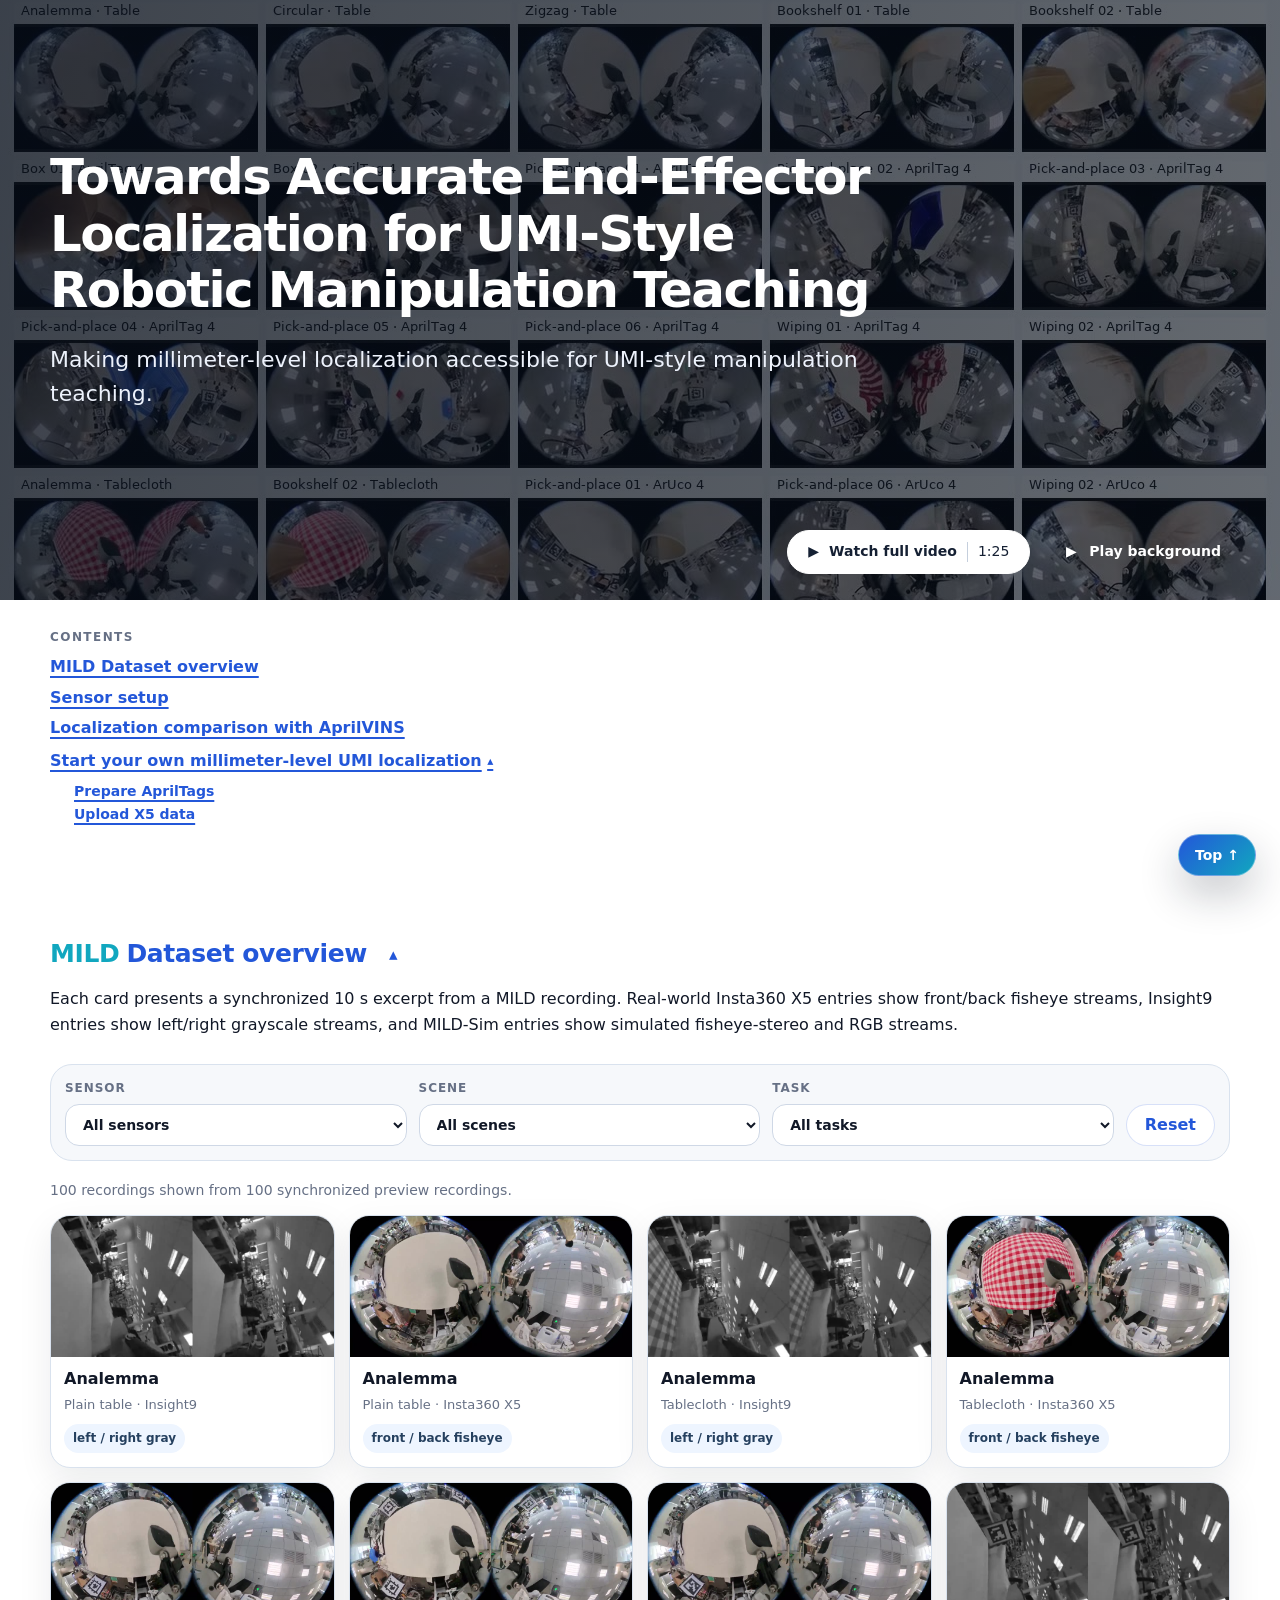
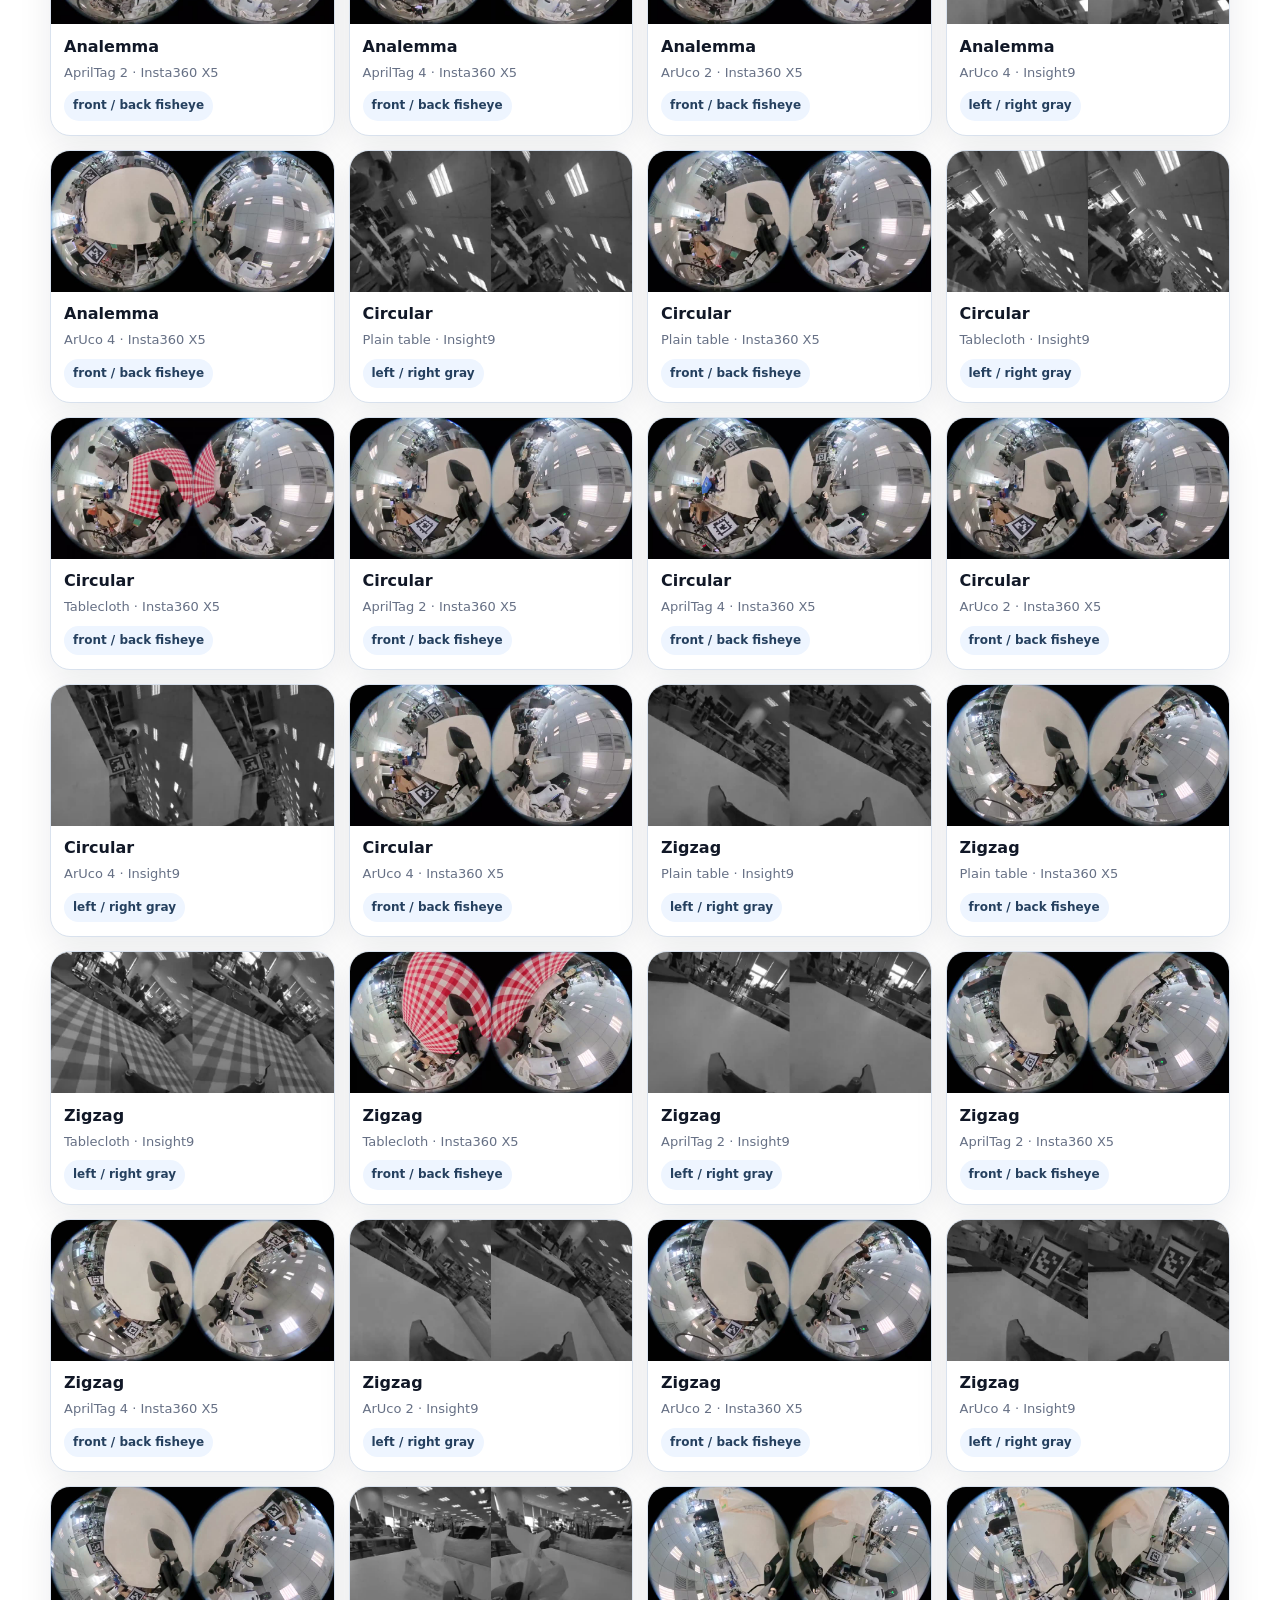
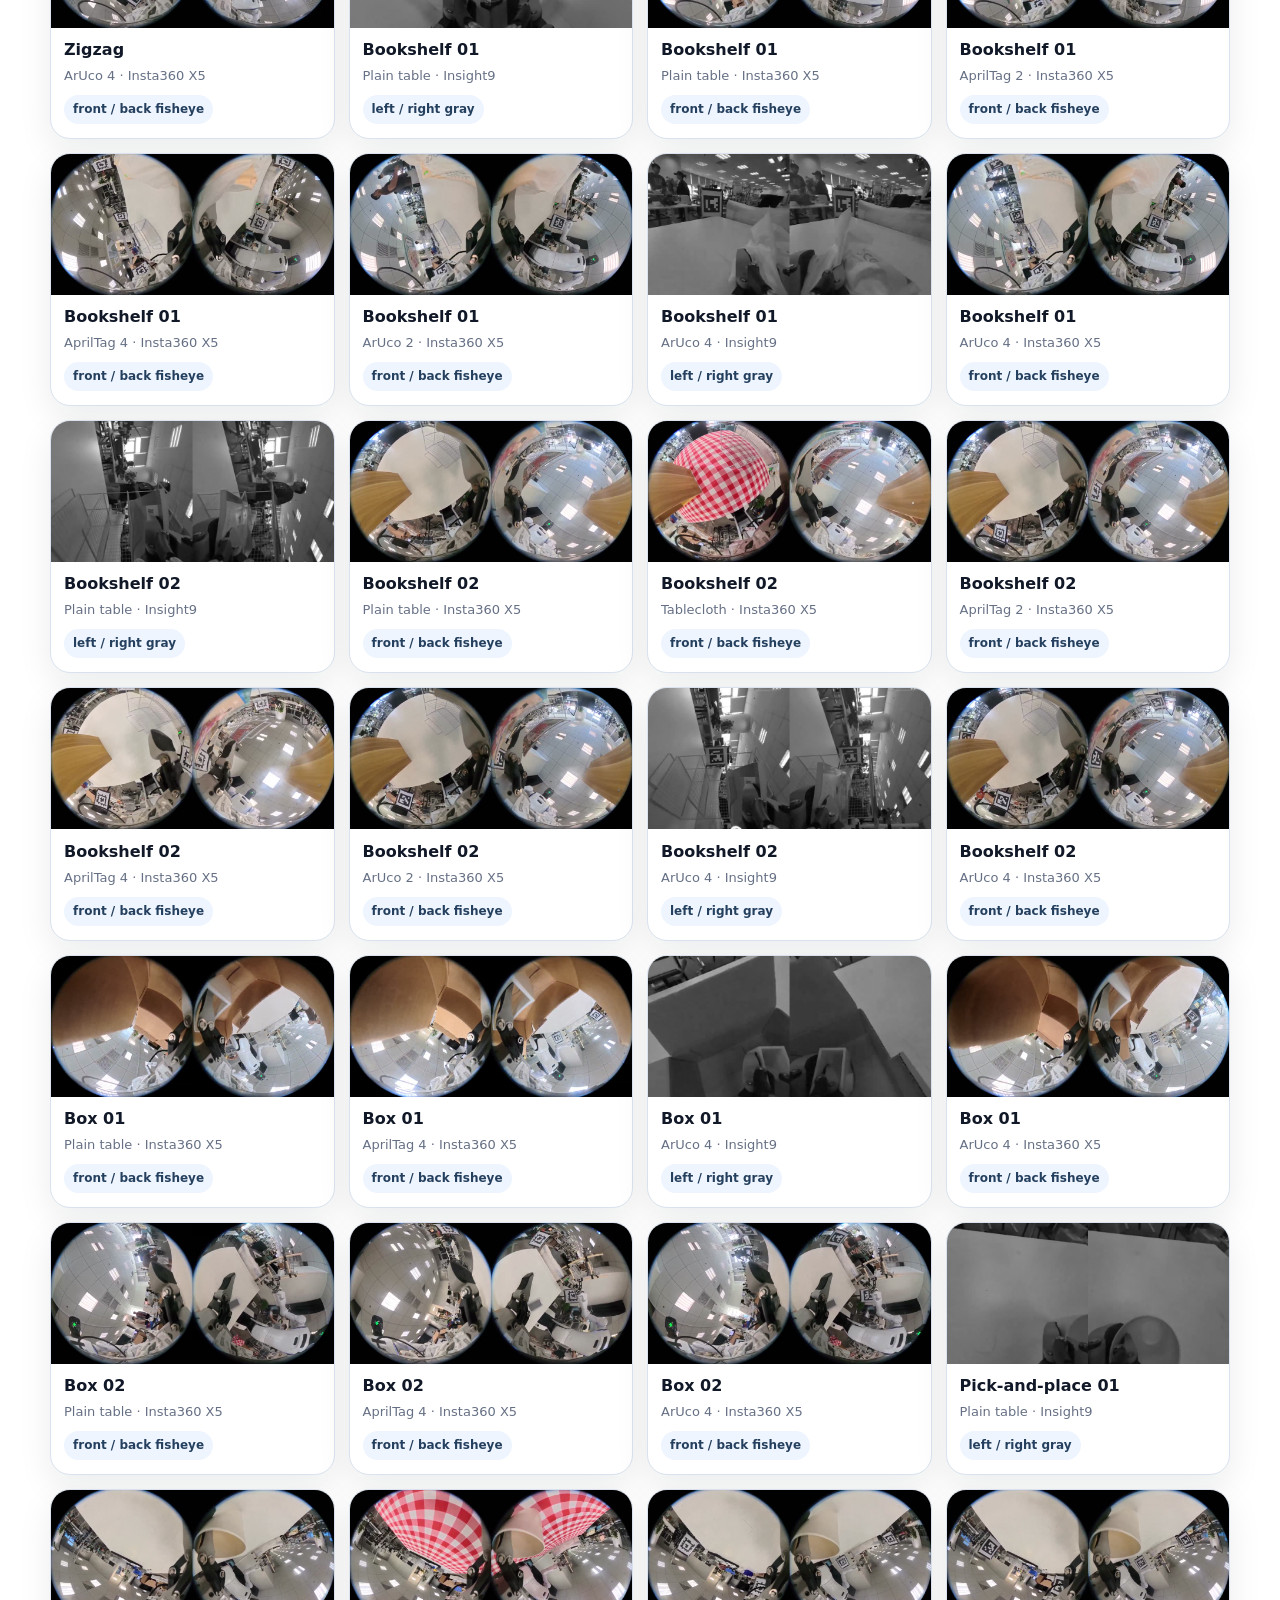
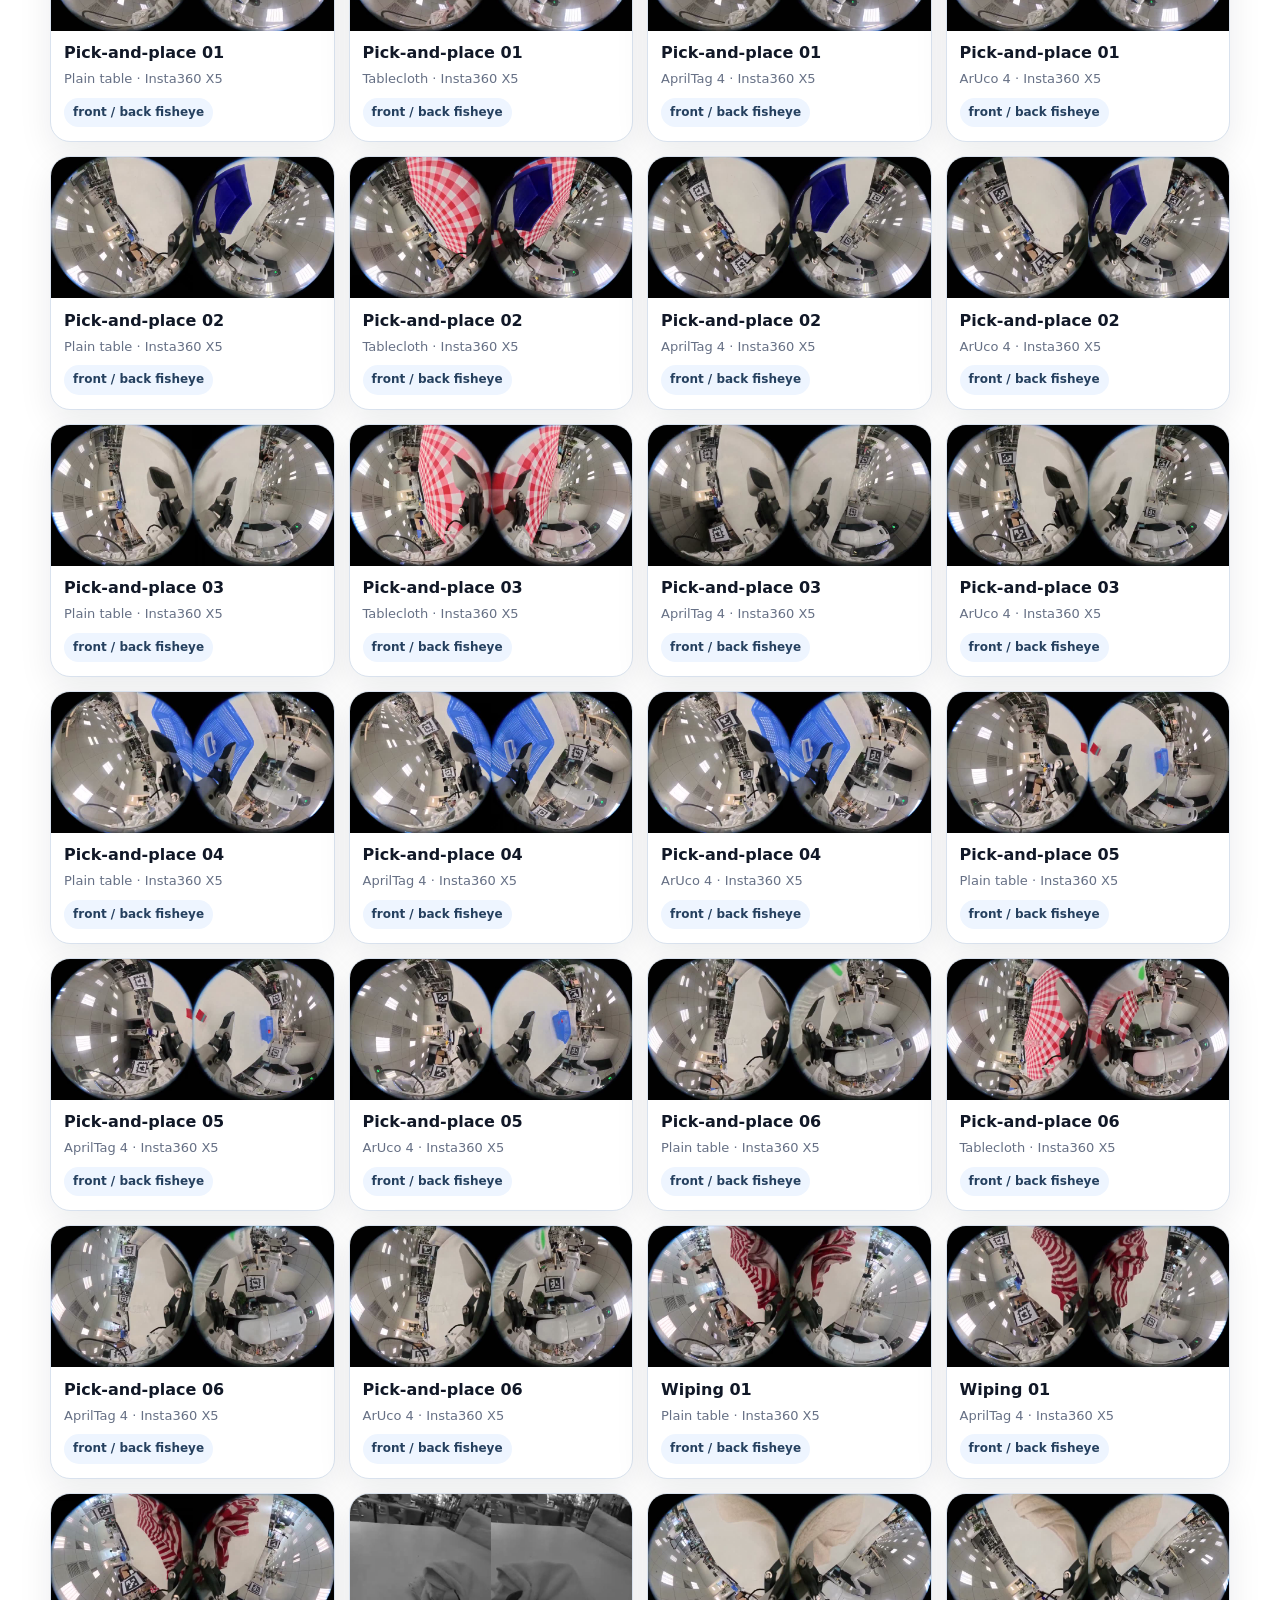
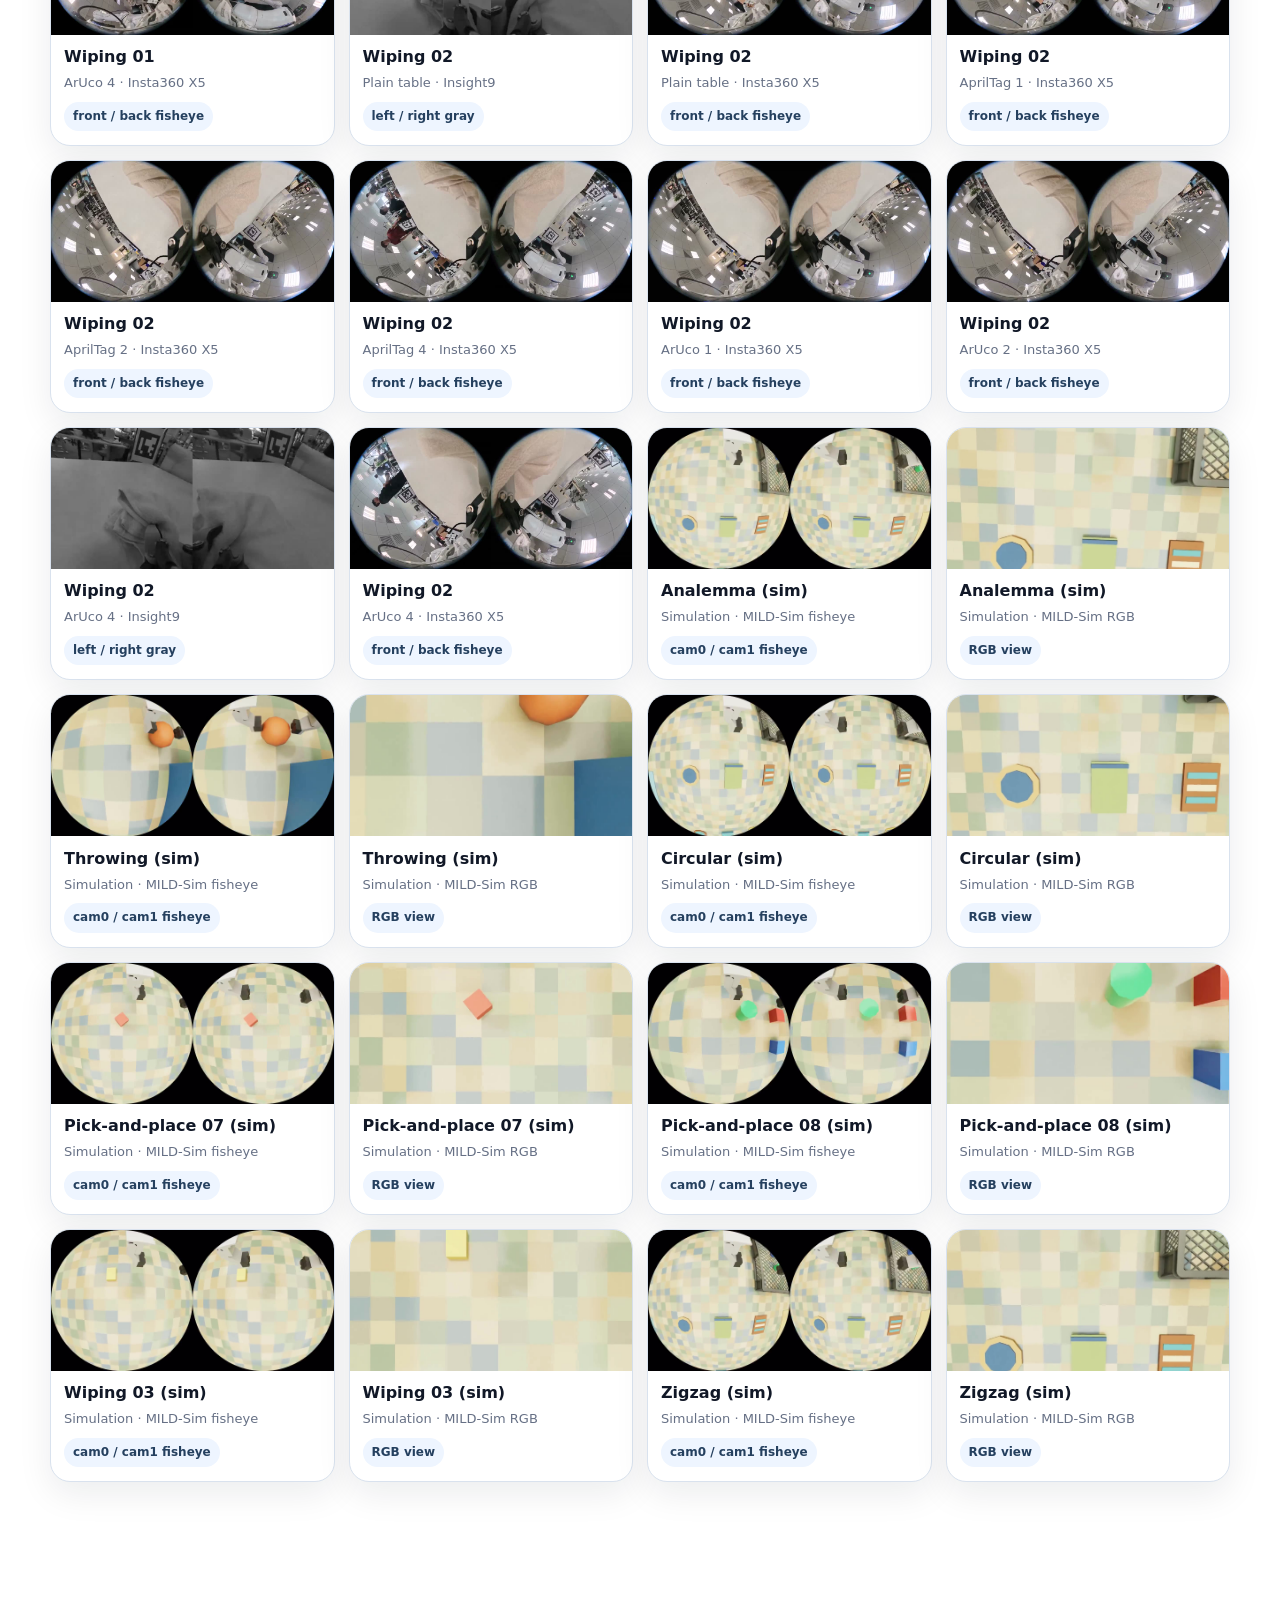
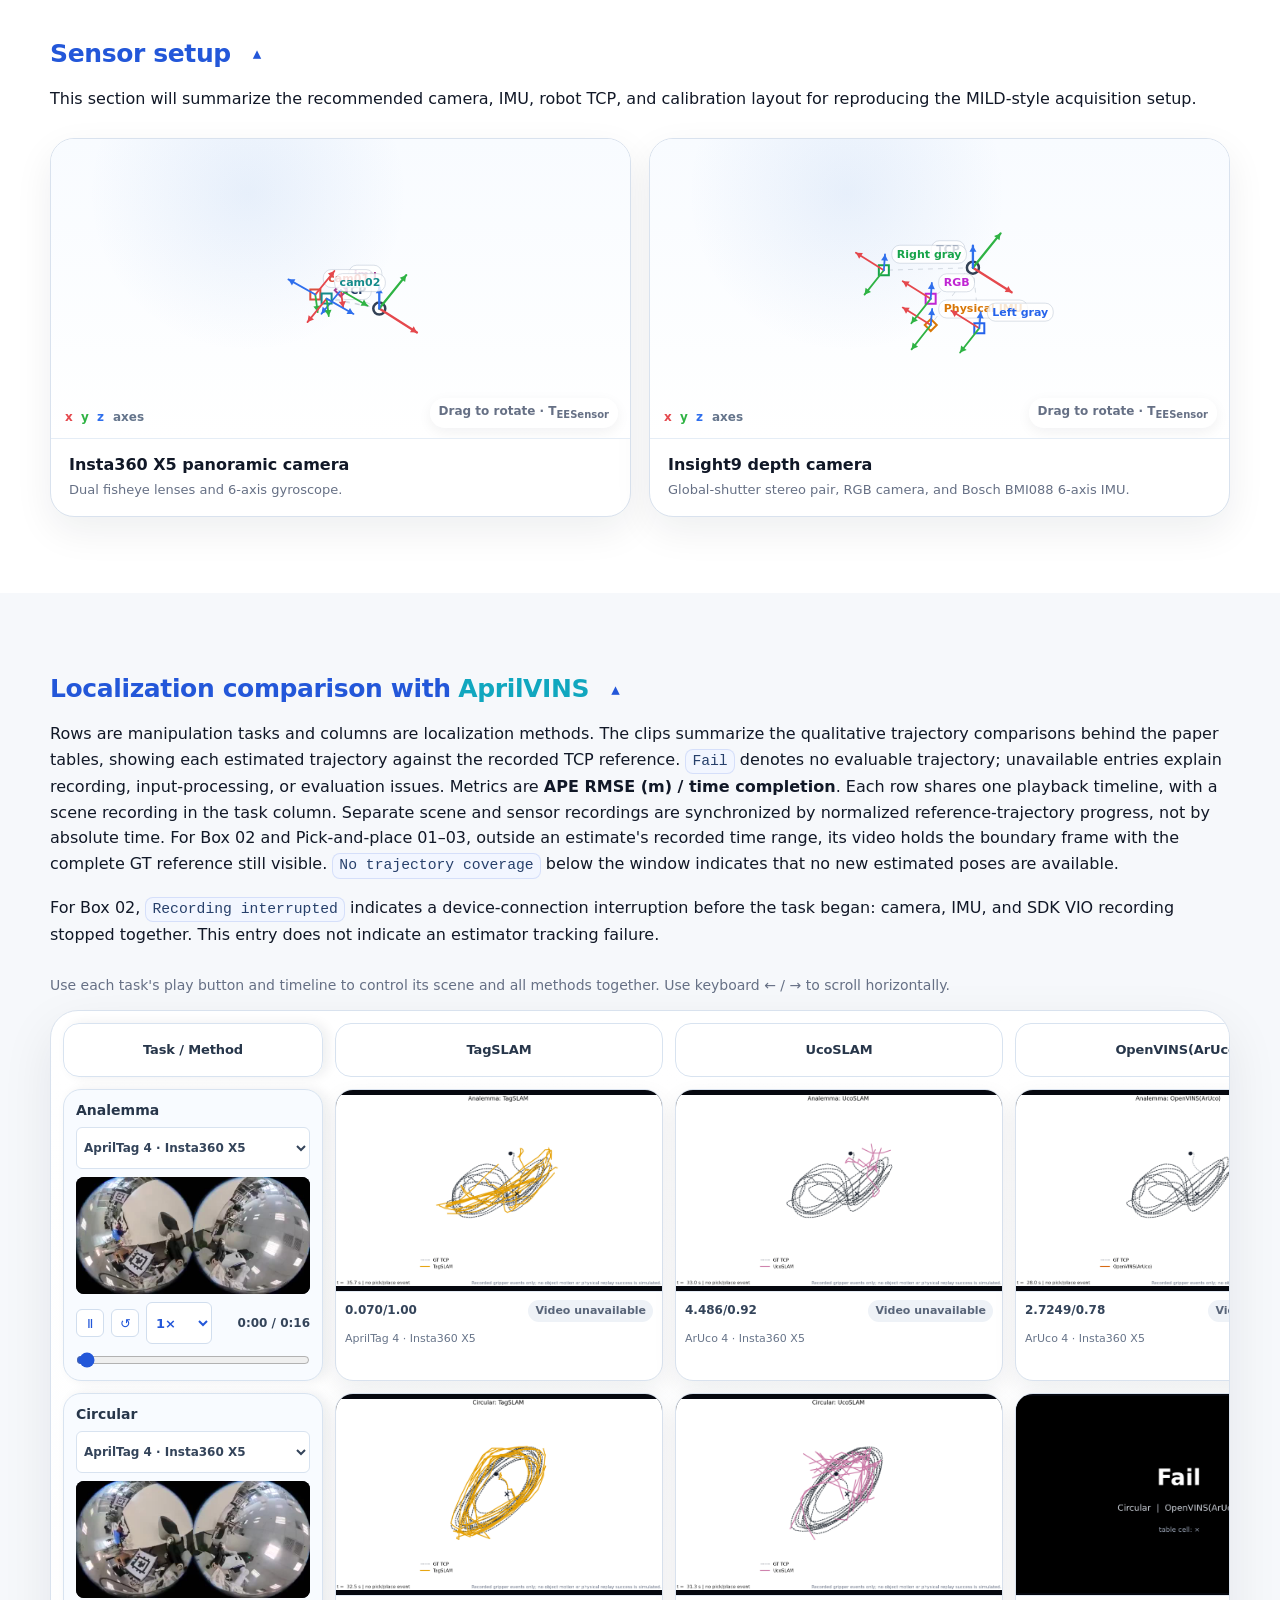
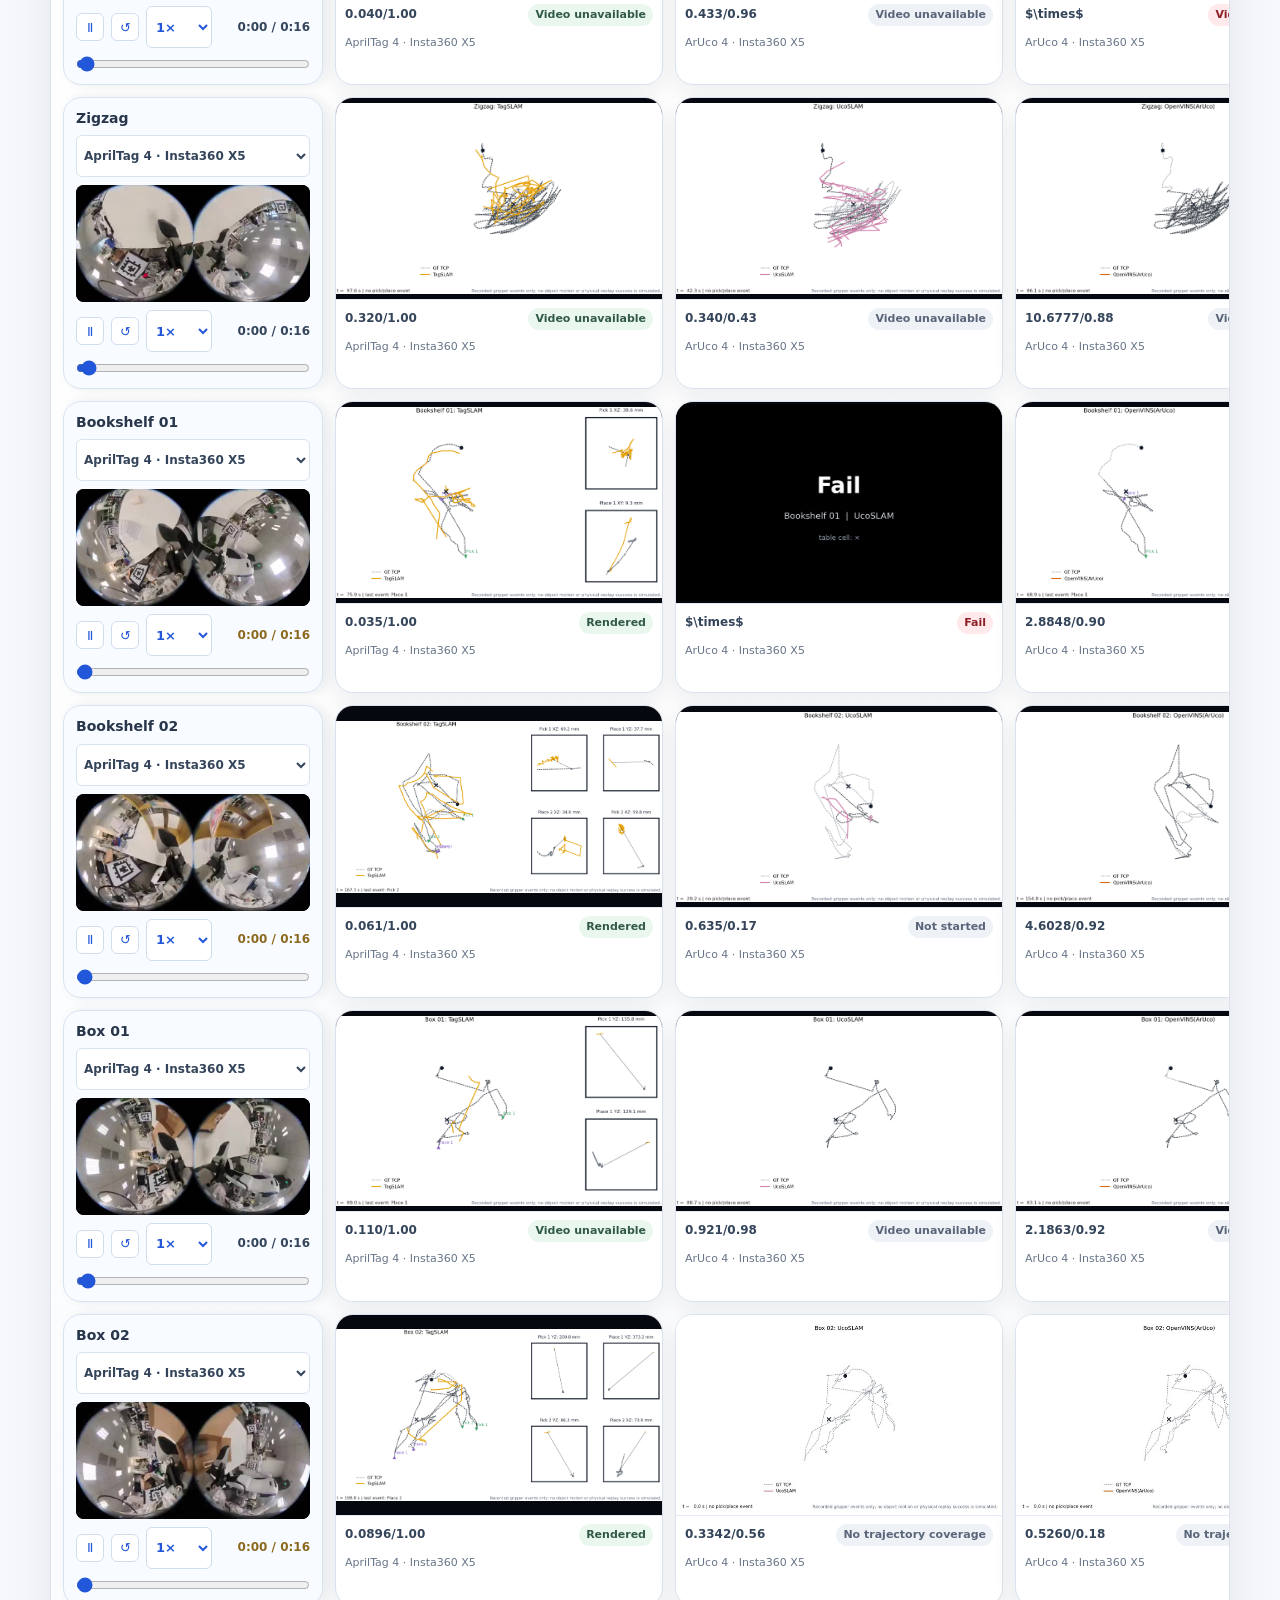
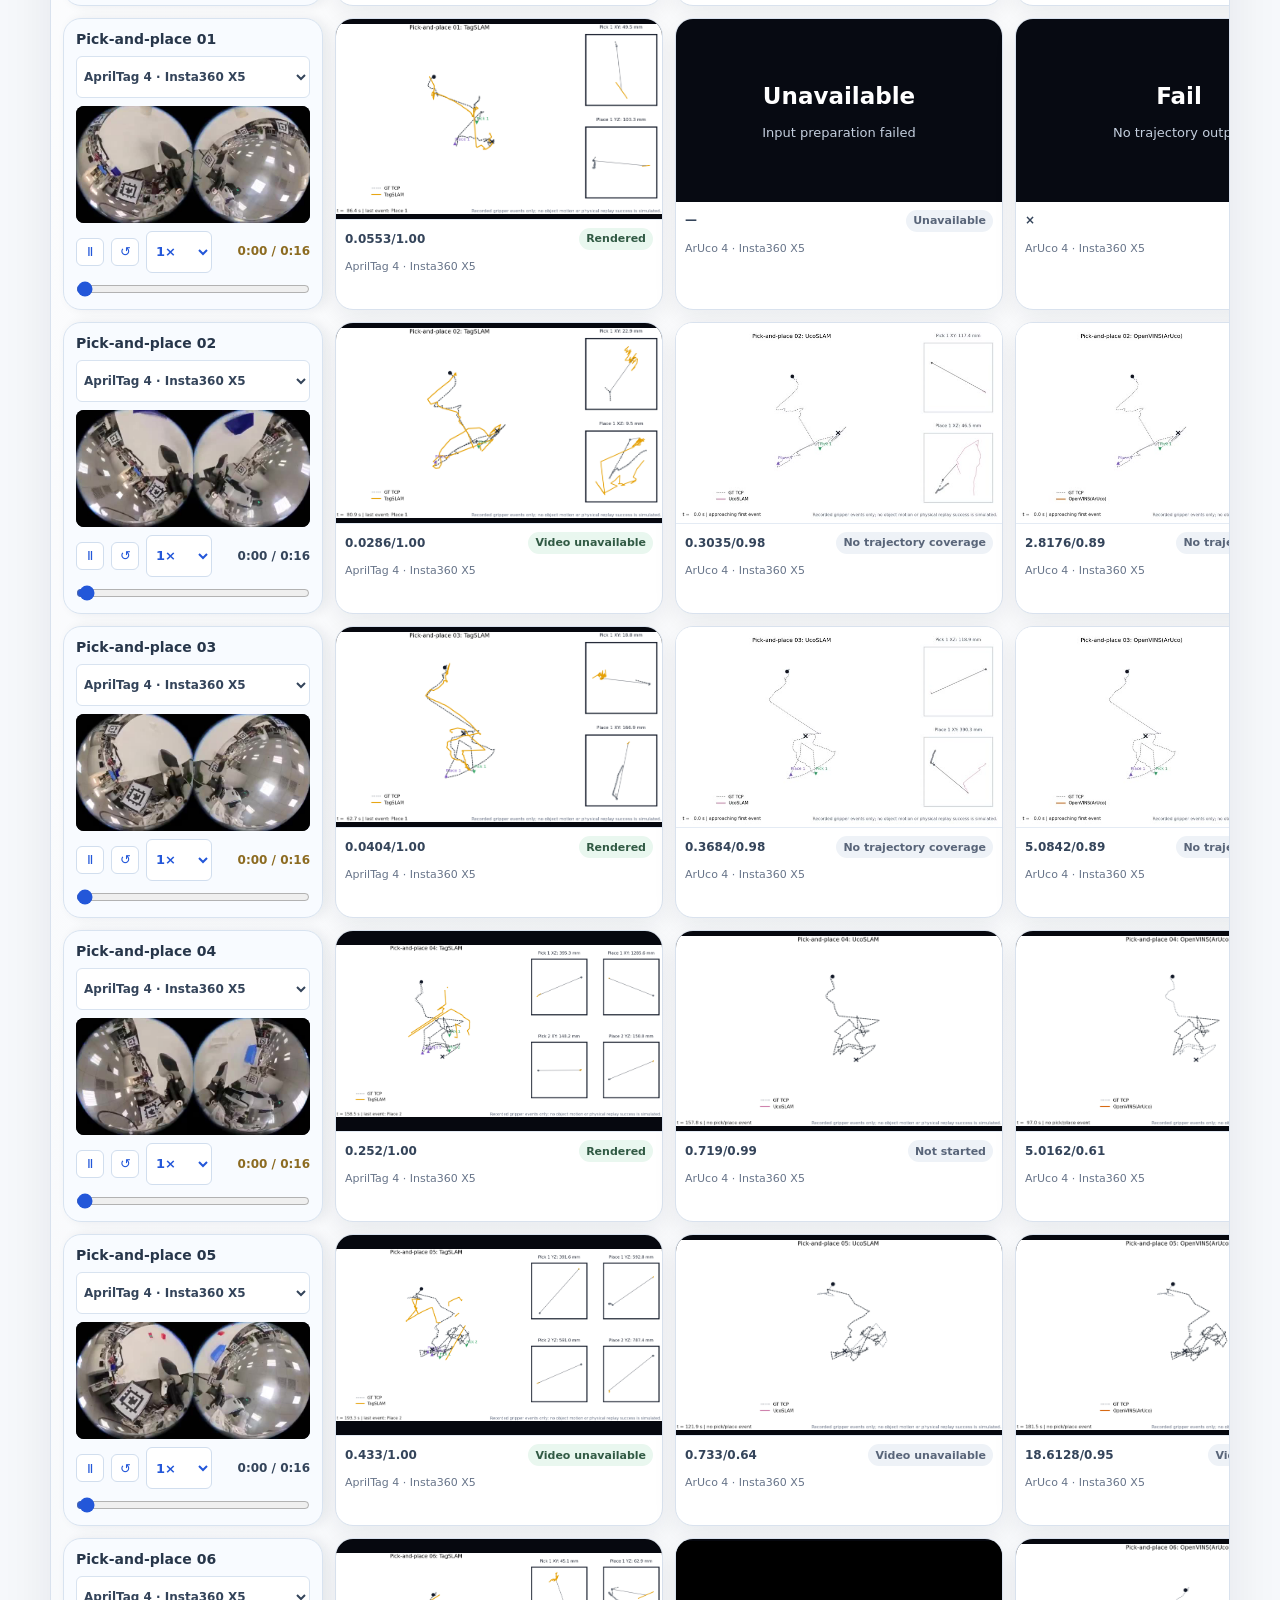
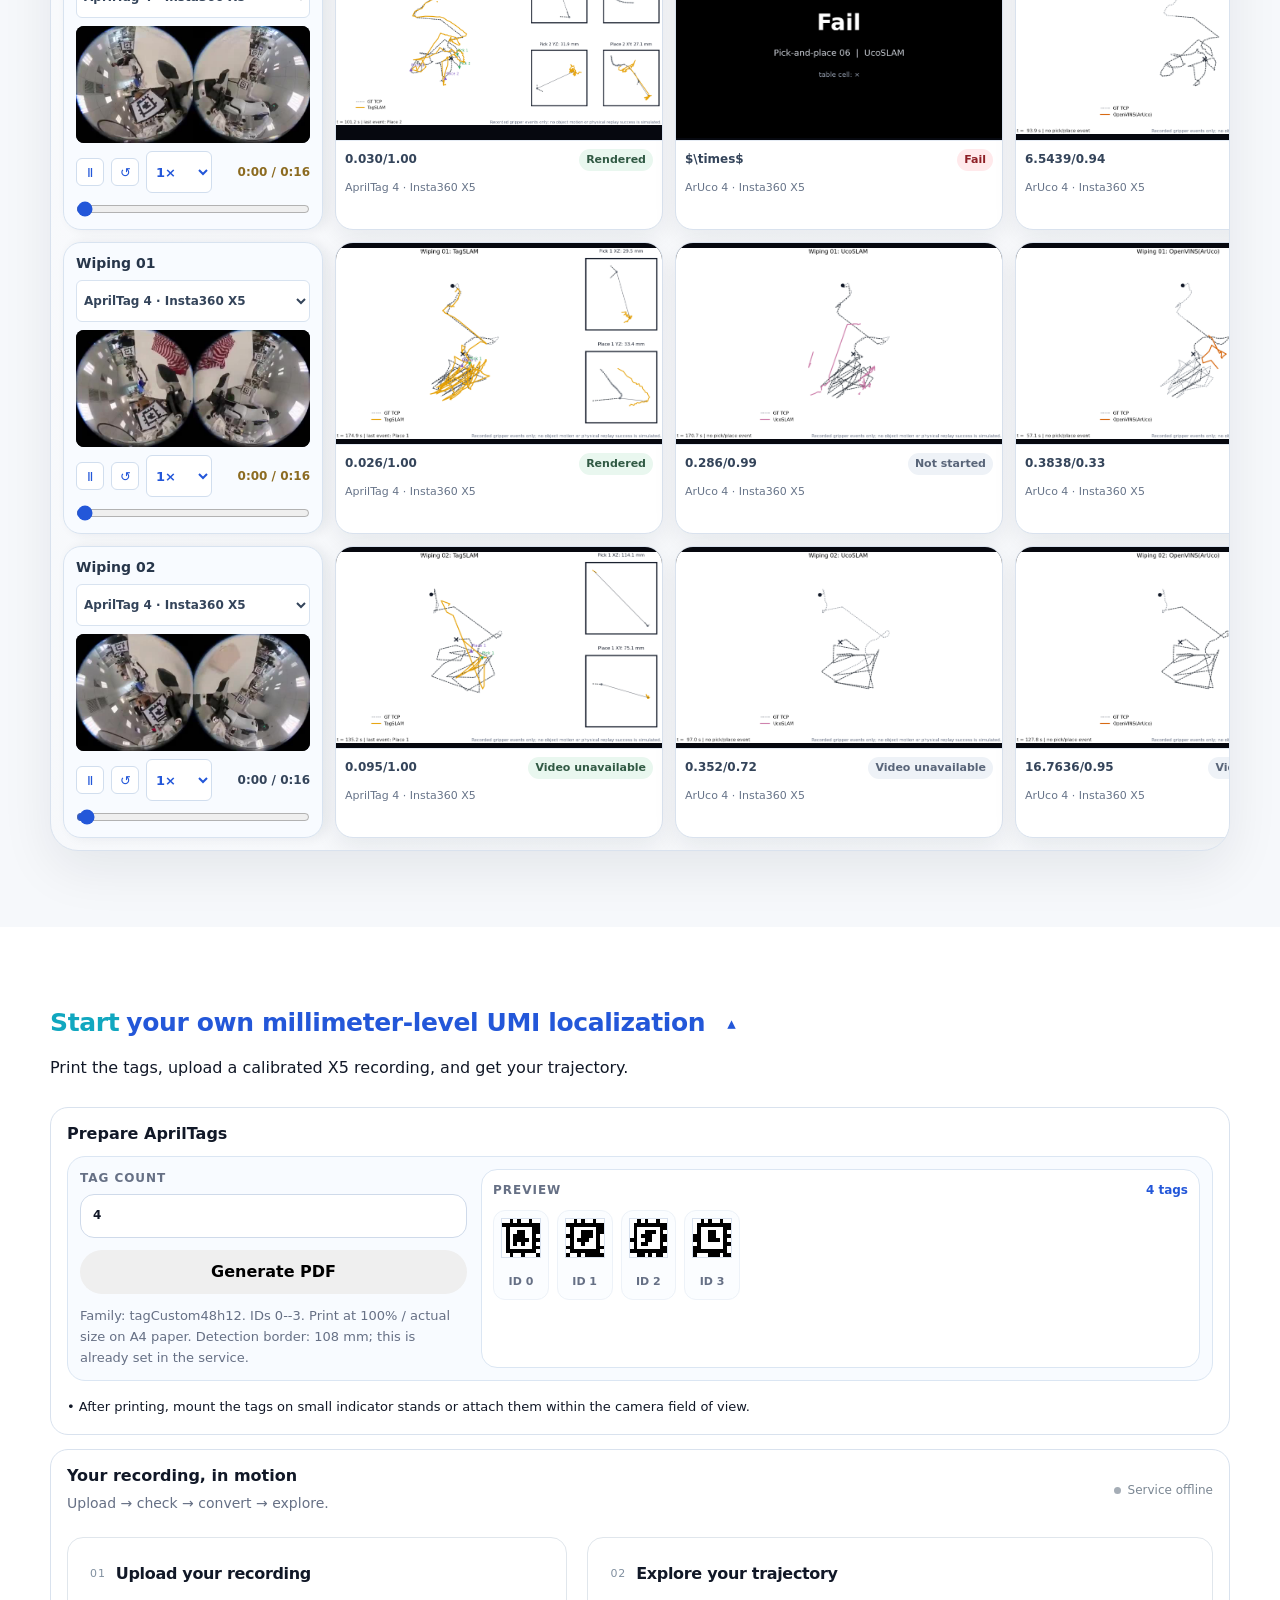
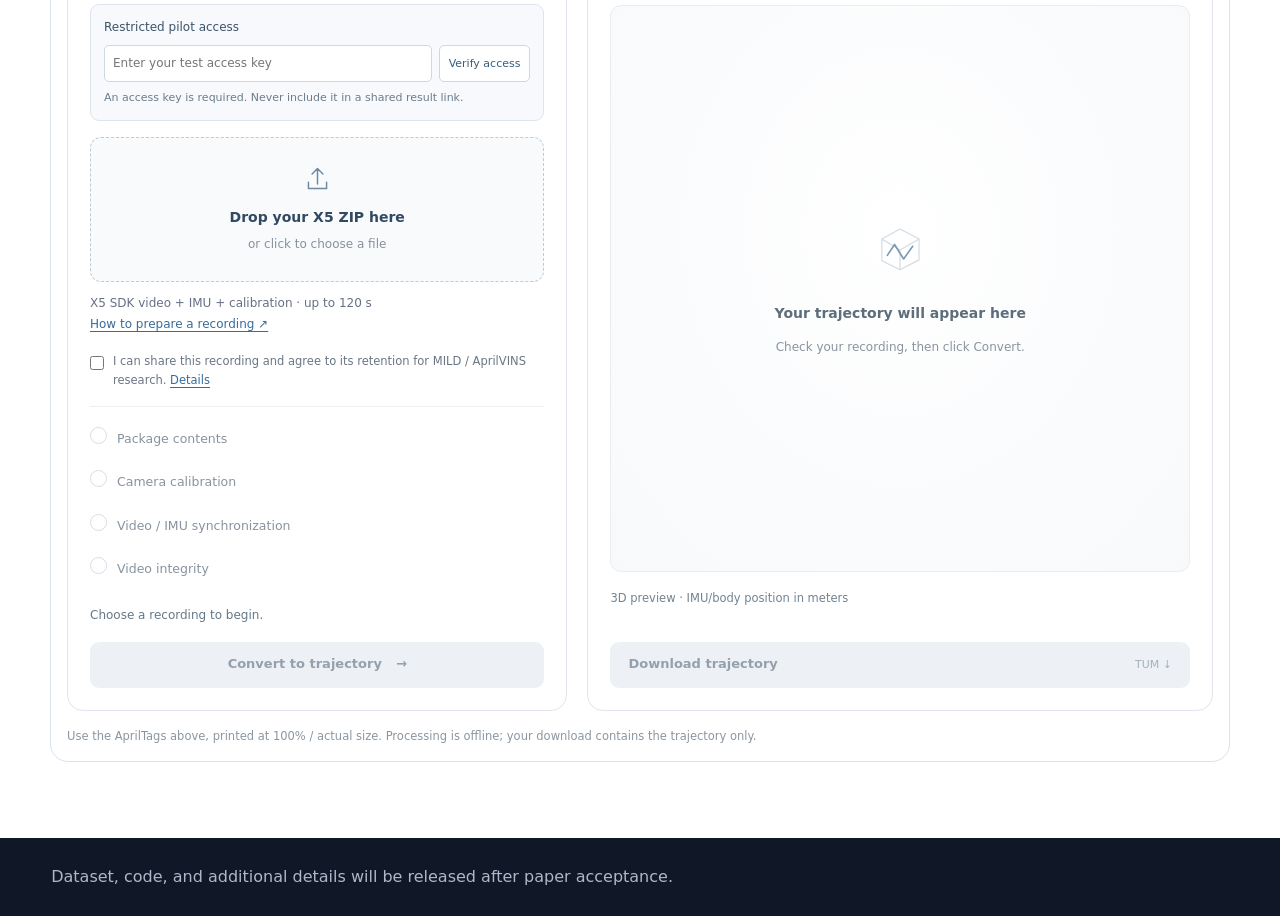
==== index.html @ 550aedae "Preserve original eleven task videos and scope coverage holds to added rows" ====
<!doctype html>
<html lang="en">
<head>
  <meta charset="utf-8">
  <meta name="viewport" content="width=device-width, initial-scale=1">
  <meta name="referrer" content="no-referrer">
  <meta name="robots" content="noindex,nofollow">
  <meta name="description" content="Project page for the MILD paper, providing supplementary real-world task videos, sensor views, scene variants, and qualitative trajectory materials.">
  <title>Towards Accurate End-Effector Localization for UMI-Style Robotic Manipulation Teaching</title>
  <link rel="stylesheet" href="assets/css/styles.css?v=20260919-simple-v1">
  <link rel="stylesheet" href="assets/css/comparison.css?v=20261012-coverage-hold-scoped-v5">
  <link rel="stylesheet" href="assets/css/localization.css?v=20260924-pilot-v1">
  <link rel="stylesheet" href="assets/css/hero-video.css?v=20260923-v8-2">
  <script defer src="assets/js/hero-video.js?v=20260923-v8-1"></script>
  <script defer src="assets/js/collapsible-sections.js?v=20260917-default-collapsed-v1"></script>
  <script defer src="assets/js/handeye-mini.js?v=20260917-handeye-mini-v1"></script>
  <script defer src="assets/js/video-gallery.js?v=20260918-download-bubble-v2"></script>
  <script defer src="assets/js/replay-row-sync.js?v=20261012-coverage-hold-scoped-v5"></script>
  <script defer src="assets/js/replay-sticky-header.js?v=20261011-sticky-header-v1"></script>
  <script defer src="assets/js/tagCustom48h12-data.js?v=20260918-custom48h12-data-v1"></script>
  <script defer src="assets/js/apriltag-print.js?v=20260919-fixed-size-v1"></script>
  <script defer src="assets/js/service-config.js?v=20260924-pilot-v1"></script>
  <script defer src="assets/js/trajectory-viewer.js?v=20260919-simple-v1"></script>
  <script defer src="assets/js/upload-runner.js?v=20260924-pilot-v1"></script>
</head>
<body>
  <header id="top" class="hero hero-video">
    <video class="hero-background" muted loop playsinline preload="none" tabindex="-1" aria-hidden="true"
      poster="assets/videos/supplementary/hero-v8-poster.jpg"
      data-src="assets/videos/supplementary/hero-v8-background.mp4"></video>
    <section class="hero-grid">
      <div class="hero-copy">
        <h1>Towards Accurate End-Effector Localization for UMI-Style Robotic Manipulation Teaching</h1>
        <p class="hero-tagline">
          Making millimeter-level localization accessible for UMI-style manipulation teaching.
        </p>
        <div class="hero-actions">
          <a class="hero-watch" href="assets/videos/supplementary/icra_supplementary_video_v8.mp4" data-open-film>
            <span aria-hidden="true">&#9654;</span> Watch full video <span class="hero-duration">1:25</span>
          </a>
          <button class="hero-motion" type="button" aria-label="Play background video" hidden>
            <span data-motion-icon aria-hidden="true">&#9654;</span>
            <span data-motion-label>Play background</span>
          </button>
        </div>
      </div>
    </section>
  </header>

  <dialog class="hero-film" aria-labelledby="hero-film-title">
    <div class="hero-film-bar">
      <h2 id="hero-film-title">MILD &amp; AprilVINS</h2>
      <button class="hero-film-close" type="button" aria-label="Close full video">&#215;</button>
    </div>
    <video controls playsinline preload="none" aria-label="MILD and AprilVINS supplementary video"
      data-src="assets/videos/supplementary/icra_supplementary_video_v8.mp4"></video>
    <p><a href="assets/videos/supplementary/icra_supplementary_video_v8.mp4" download>Download video (MP4, 19 MB)</a></p>
  </dialog>

  <nav class="contents-list" aria-label="Page contents">
    <span class="contents-label">Contents</span>
    <a href="#videos">MILD Dataset overview</a>
    <a href="#sensor-setup">Sensor setup</a>
    <a href="#event-zooms">Localization comparison with AprilVINS</a>
    <details class="contents-details" open>
      <summary>Start your own millimeter-level UMI localization</summary>
      <div class="contents-subitems">
        <a href="#print-apriltags">Prepare AprilTags</a>
        <a href="#upload-x5-data">Upload X5 data</a>
      </div>
    </details>
  </nav>

  <main>
    <section id="videos" class="section video-section">
      <div class="section-heading">
        <p class="eyebrow section-eyebrow-toggle">
          <span class="title-accent">MILD</span><span>Dataset overview</span>
          <button class="section-toggle" type="button" aria-expanded="true" aria-controls="videos-content" aria-label="Collapse Dataset overview"></button>
        </p>
        <p>
          Each card presents a synchronized 10 s excerpt from a MILD recording.
          Real-world Insta360 X5 entries show front/back fisheye streams,
          Insight9 entries show left/right grayscale streams, and MILD-Sim
          entries show simulated fisheye-stereo and RGB streams.
        </p>
      </div>

      <div class="section-content" id="videos-content">
        <div class="toolbar" aria-label="Video filters">
          <label class="select-wrap">
            <span>Sensor</span>
            <select id="sensorFilter">
              <option value="all">All sensors</option>
            </select>
          </label>
          <label class="select-wrap">
            <span>Scene</span>
            <select id="sceneFilter">
              <option value="all">All scenes</option>
            </select>
          </label>
          <label class="select-wrap">
            <span>Task</span>
            <select id="taskFilter">
              <option value="all">All tasks</option>
            </select>
          </label>
          <button class="button compact" id="resetFilters" type="button">Reset</button>
        </div>

        <div class="gallery-status" id="galleryStatus">Loading video clips…</div>
        <div class="video-grid" id="videoGallery" aria-live="polite"></div>
      </div>
    </section>

    <section id="sensor-setup" class="section sensor-setup-section">
      <div class="section-heading">
        <p class="eyebrow section-eyebrow-toggle">
          Sensor setup
          <button class="section-toggle" type="button" aria-expanded="true" aria-controls="sensor-setup-content" aria-label="Collapse sensor setup"></button>
        </p>
        <p>
          This section will summarize the recommended camera, IMU, robot TCP,
          and calibration layout for reproducing the MILD-style acquisition
          setup.
        </p>
      </div>
      <div class="section-content" id="sensor-setup-content">
        <div class="sensor-setup-grid">
          <article class="sensor-card">
            <div class="sensor-frame-figure handeye-mini" data-device="x5" tabindex="0" aria-label="Compact 3D hand-eye frame view for Insta360 X5">
              <canvas aria-hidden="true"></canvas>
              <div class="handeye-mini-hint">Drag to rotate · T<sub>EE</sub><sub>Sensor</sub></div>
            </div>
            <div class="sensor-card-body">
              <h3>Insta360 X5 panoramic camera</h3>
              <p class="sensor-config-line">Dual fisheye lenses and 6-axis gyroscope.</p>
            </div>
          </article>

          <article class="sensor-card">
            <div class="sensor-frame-figure handeye-mini" data-device="insight9" tabindex="0" aria-label="Compact 3D hand-eye frame view for Insight9">
              <canvas aria-hidden="true"></canvas>
              <div class="handeye-mini-hint">Drag to rotate · T<sub>EE</sub><sub>Sensor</sub></div>
            </div>
            <div class="sensor-card-body">
              <h3>Insight9 depth camera</h3>
              <p class="sensor-config-line">Global-shutter stereo pair, RGB camera, and Bosch BMI088 6-axis IMU.</p>
            </div>
          </article>
        </div>
      </div>
    </section>

    <section id="event-zooms" class="section event-video-section">
      <div class="section-heading">
        <p class="eyebrow section-eyebrow-toggle">
          <span>Localization comparison with</span><span class="title-accent title-accent-after">AprilVINS</span>
          <button class="section-toggle" type="button" aria-expanded="true" aria-controls="event-zooms-content" aria-label="Collapse localization comparison"></button>
        </p>
        <p>
          Rows are manipulation tasks and columns are localization methods.
          The clips summarize the qualitative trajectory comparisons behind
          the paper tables, showing each estimated trajectory against the
          recorded TCP reference. <span class="inline-code">Fail</span> denotes
          no evaluable trajectory; unavailable entries explain recording,
          input-processing, or evaluation issues.
          Metrics are <strong>APE RMSE (m) / time completion</strong>.
          Each row shares one playback timeline, with a scene recording in the
          task column. Separate scene and sensor recordings are synchronized
          by normalized reference-trajectory progress, not by absolute time.
          For Box 02 and Pick-and-place 01–03, outside an estimate's recorded
          time range, its video holds the boundary frame with the complete
          GT reference still visible.
          <span class="inline-code">No trajectory coverage</span> below the
          window indicates that no new estimated poses are available.
        </p>
        <p class="comparison-recording-note">
          For Box 02, <span class="inline-code">Recording interrupted</span>
          indicates a device-connection interruption before the task began:
          camera, IMU, and SDK VIO recording stopped together. This entry does
          not indicate an estimator tracking failure.
        </p>
      </div>
      <div class="section-content" id="event-zooms-content">
        <div class="replay-status" id="replayMatrixStatus">Loading replay matrix…</div>
        <div class="replay-matrix-shell" id="replayMatrixShell" tabindex="0" aria-live="polite" aria-label="Task-by-method localization comparison video matrix. Use left and right arrow keys to scroll horizontally.">
          <div class="replay-matrix" id="replayMatrix" role="table" aria-label="Task-by-method localization comparison video matrix"></div>
        </div>
      </div>
    </section>

    <section id="start-localization" class="section start-localization-section">
      <div class="section-heading">
        <p class="eyebrow section-eyebrow-toggle">
          <span class="title-accent">Start</span><span>your own millimeter-level UMI localization</span>
          <button class="section-toggle" type="button" aria-expanded="true" aria-controls="start-localization-content" aria-label="Collapse start your own millimeter-level UMI localization"></button>
        </p>
        <p>
          Print the tags, upload a calibrated X5 recording, and get your trajectory.
        </p>
      </div>
      <div class="section-content setup-steps" id="start-localization-content">
        <section id="print-apriltags">
          <h3>Prepare AprilTags</h3>
          <div class="apriltag-print-panel" aria-label="AprilTag print PDF generator">
            <div class="apriltag-print-controls">
              <label class="select-wrap apriltag-count-wrap">
                <span>Tag count</span>
                <input id="apriltagCountInput" type="number" min="1" max="42211" value="4" list="apriltagCountOptions" inputmode="numeric">
                <datalist id="apriltagCountOptions"></datalist>
              </label>
              <button class="button apriltag-download" id="apriltagDownload" type="button">
                Generate PDF
              </button>
              <p class="apriltag-print-note" id="apriltagPrintNote">Family: tagCustom48h12. IDs 0--3. Print at 100% / actual size on A4 paper.</p>
            </div>
            <div class="apriltag-preview" aria-label="Selected AprilTag preview">
              <div class="apriltag-preview-head">
                <span>Preview</span>
                <strong id="apriltagPreviewCount">4 tags</strong>
              </div>
              <div class="apriltag-grid" id="apriltagGrid"></div>
            </div>
          </div>
          <p class="apriltag-placement-note">• After printing, mount the tags on small indicator stands or attach them within the camera field of view.</p>
        </section>
        <section id="upload-x5-data">
          <div class="localization-heading">
            <div><h3>Your recording, in motion</h3><p>Upload → check → convert → explore.</p></div>
            <span class="service-indicator" id="serviceIndicator" data-state="connecting" role="status">Connecting…</span>
          </div>
          <div class="localization-workspace">
            <form class="recording-panel" id="uploadRunnerForm">
              <div class="workspace-panel-heading"><span class="workspace-step">01</span><h4>Upload your recording</h4></div>
              <div class="pilot-access" id="pilotAccess" hidden>
                <label for="pilotAccessKey">Restricted pilot access</label>
                <div class="pilot-access-controls">
                  <input id="pilotAccessKey" type="password" autocomplete="off" spellcheck="false" placeholder="Enter your test access key" aria-describedby="pilotAccessStatus">
                  <button id="pilotAccessUnlock" type="button">Verify access</button>
                </div>
                <small id="pilotAccessStatus" role="status">An access key is required. Never include it in a shared result link.</small>
                <button id="pilotAccessLock" type="button" hidden>Lock this session</button>
              </div>
              <label class="recording-dropzone" id="uploadDropzone" for="uploadRecording">
                <svg viewBox="0 0 32 32" aria-hidden="true"><path d="M16 22V5m-6 6 6-6 6 6M6 20v7h20v-7"/></svg>
                <strong id="uploadFileLabel">Drop your X5 ZIP here</strong>
                <span id="uploadFileDetail">or click to choose a file</span>
                <input id="uploadRecording" name="recording" type="file" accept=".zip,application/zip" aria-label="Choose an X5 SDK recording ZIP">
              </label>
              <p class="recording-format">X5 SDK video + IMU + calibration · up to 120 s<br><a href="assets/docs/x5-upload-guide.html?v=20260924-pilot-v2">How to prepare a recording ↗</a></p>
              <label class="recording-consent"><input id="uploadConsent" name="consent" type="checkbox"><span>I can share this recording and agree to its retention for MILD / AprilVINS research. <a href="assets/docs/x5-upload-guide.html?v=20260924-pilot-v2#data-use">Details</a></span></label>
              <div class="recording-checks" id="uploadChecks" aria-label="Recording checks">
                <div data-check="files" data-state="pending"><span class="check-icon" aria-hidden="true"></span><div><strong>Package contents</strong><small></small></div></div>
                <div data-check="calibration" data-state="pending"><span class="check-icon" aria-hidden="true"></span><div><strong>Camera calibration</strong><small></small></div></div>
                <div data-check="timing" data-state="pending"><span class="check-icon" aria-hidden="true"></span><div><strong>Video / IMU synchronization</strong><small></small></div></div>
                <div data-check="video" data-state="pending"><span class="check-icon" aria-hidden="true"></span><div><strong>Video integrity</strong><small></small></div></div>
              </div>
              <p class="recording-status" id="uploadStatus" role="status" aria-live="polite">Choose a recording to begin.</p>
              <button class="button recording-convert" id="uploadSubmit" type="submit" disabled>Convert to trajectory <span aria-hidden="true">→</span></button>
            </form>
            <div class="trajectory-panel">
              <div class="workspace-panel-heading"><span class="workspace-step">02</span><h4>Explore your trajectory</h4><button type="button" class="trajectory-reset" id="trajectoryReset" hidden>Reset view</button></div>
              <div class="trajectory-viewport" id="trajectoryViewport" data-state="empty">
                <canvas id="trajectoryCanvas" hidden tabindex="0" role="img" aria-label="Interactive 3D trajectory. Drag to rotate; Shift-drag to pan; scroll to zoom. Arrow keys rotate, plus and minus zoom, R resets."></canvas>
                <div class="trajectory-placeholder" id="trajectoryPlaceholder">
                  <div class="trajectory-empty-icon" aria-hidden="true"><svg viewBox="0 0 64 64"><path d="M12 45 32 55 53 44V21L32 10 12 21v24m0-24 20 12 21-12M32 33v22"/><path class="trajectory-icon-line" d="m18 39 8-12 10 16 10-14"/></svg></div>
                  <span class="trajectory-spinner" aria-hidden="true"></span>
                  <strong id="trajectoryStateTitle">Your trajectory will appear here</strong>
                  <p id="trajectoryStateDetail">Check your recording, then click Convert.</p>
                </div>
              </div>
              <div class="trajectory-caption"><span id="trajectorySummary">3D preview · IMU/body position in meters</span><span id="trajectoryControlsHint" hidden>Drag to rotate · Shift-drag to pan · Scroll to zoom</span></div>
              <div class="trajectory-actions"><a class="button trajectory-download" id="downloadTrajectory" aria-disabled="true" tabindex="-1">Download trajectory <span>TUM ↓</span></a><button class="trajectory-share" id="copyResultLink" type="button" hidden>Copy result link</button></div>
            </div>
          </div>
          <p class="localization-footnote">Use the AprilTags above, printed at 100% / actual size. Processing is offline; your download contains the trajectory only.</p>
        </section>
      </div>
    </section>

  </main>

  <footer class="footer">
    <span>Dataset, code, and additional details will be released after paper acceptance.</span>
  </footer>
  <a class="back-to-top-float" href="#top" aria-label="Back to top">Top ↑</a>
</body>
</html>
---- assets/css/styles.css ----
:root {
  color-scheme: light;
  --ink: #111827;
  --muted: #667085;
  --line: #d9e2ee;
  --soft: #f6f8fb;
  --card: #ffffff;
  --blue: #2357d9;
  --cyan: #11a7bf;
  --dark: #101827;
  --shadow: 0 22px 64px rgba(15, 23, 42, 0.12);
  --page: 1180px;
}

* {
  box-sizing: border-box;
}

html {
  scroll-behavior: smooth;
}

body {
  margin: 0;
  font-family: Inter, ui-sans-serif, system-ui, -apple-system, BlinkMacSystemFont, "Segoe UI", sans-serif;
  color: var(--ink);
  background: #ffffff;
  line-height: 1.6;
}

a {
  color: inherit;
  text-decoration: none;
}

img,
video {
  display: block;
  width: 100%;
}

.hero {
  min-height: auto;
  padding: 24px clamp(20px, 4vw, 64px) 56px;
  background:
    radial-gradient(circle at 15% 8%, rgba(35, 87, 217, 0.14), transparent 28%),
    radial-gradient(circle at 86% 16%, rgba(17, 167, 191, 0.14), transparent 30%),
    linear-gradient(135deg, #f7fbff 0%, #eef4fb 58%, #ffffff 100%);
}

.nav {
  max-width: var(--page);
  margin: 0 auto;
  display: flex;
  align-items: center;
  justify-content: flex-end;
  gap: 18px;
}

.brand {
  display: inline-flex;
  align-items: center;
  justify-content: center;
  width: 52px;
  height: 52px;
  border-radius: 16px;
  color: #ffffff;
  font-weight: 820;
  letter-spacing: 0.06em;
  background: linear-gradient(135deg, var(--blue), var(--cyan));
  box-shadow: 0 14px 34px rgba(35, 87, 217, 0.26);
}

.nav-links {
  display: flex;
  flex-wrap: wrap;
  gap: 10px;
  padding: 8px;
  border: 1px solid rgba(35, 87, 217, 0.13);
  border-radius: 22px;
  background: rgba(255, 255, 255, 0.82);
  backdrop-filter: blur(18px);
  box-shadow: 0 16px 42px rgba(15, 23, 42, 0.08);
}

.nav-links a {
  padding: 10px 15px;
  border-radius: 16px;
  color: #24406c;
  font-size: 14px;
  font-weight: 760;
}

.nav-links a:hover {
  background: #eef5ff;
  color: var(--blue);
}

.hero-grid {
  max-width: var(--page);
  margin: 48px auto 0;
  display: grid;
  grid-template-columns: minmax(0, 1fr);
  gap: 22px;
  align-items: center;
}

.eyebrow {
  margin: 0 0 10px;
  color: var(--blue);
  font-weight: 780;
  letter-spacing: 0.13em;
  text-transform: uppercase;
  font-size: 12px;
}

h1,
h2,
h3,
p {
  margin-top: 0;
}

h1 {
  margin-bottom: 18px;
  max-width: var(--page);
  font-size: clamp(30px, 4vw, 52px);
  line-height: 1.07;
  letter-spacing: -0.042em;
}

h2 {
  margin-bottom: 14px;
  font-size: clamp(26px, 3.2vw, 42px);
  line-height: 1.08;
  letter-spacing: -0.04em;
}

h3 {
  margin-bottom: 6px;
  font-size: 16px;
  line-height: 1.25;
}

.lead {
  max-width: 650px;
  color: #40506a;
  font-size: clamp(17px, 1.8vw, 21px);
  line-height: 1.55;
}

.hero-tagline {
  max-width: 780px;
  margin-bottom: 0;
  color: #40506a;
  font-size: clamp(18px, 2vw, 24px);
  font-weight: 560;
  line-height: 1.45;
}

.contents-list {
  width: min(calc(100% - 2 * clamp(20px, 4vw, 40px)), var(--page));
  margin: 28px auto 0;
  padding: 0 0 34px;
  display: grid;
  gap: 9px;
}

.contents-label {
  color: var(--muted);
  font-size: 12px;
  font-weight: 820;
  letter-spacing: 0.12em;
  text-transform: uppercase;
}

.contents-list a,
.contents-details summary {
  width: fit-content;
  color: var(--blue);
  font-size: 16px;
  font-weight: 760;
  line-height: 1.35;
  cursor: pointer;
  text-decoration-line: underline;
  text-decoration-thickness: 1.5px;
  text-underline-offset: 4px;
}

.contents-list a:hover,
.contents-details summary:hover {
  color: #123fa9;
}

.contents-details {
  width: fit-content;
}

.contents-details summary {
  display: inline-flex;
  align-items: center;
  gap: 0.34em;
  list-style: none;
}

.contents-details summary::-webkit-details-marker {
  display: none;
}

.contents-details summary::after {
  content: "▾";
  color: var(--blue);
  font-size: 0.76em;
  line-height: 1;
}

.contents-details[open] summary::after {
  content: "▴";
}

.contents-subitems {
  display: grid;
  grid-template-columns: 1fr;
  gap: 5px;
  margin: 8px 0 0 24px;
}

.contents-subitems a {
  color: var(--blue);
  font-size: 14px;
  font-weight: 700;
}

.button {
  display: inline-flex;
  align-items: center;
  justify-content: center;
  min-height: 46px;
  padding: 0 18px;
  border: 0;
  border-radius: 999px;
  font: inherit;
  font-weight: 740;
  cursor: pointer;
}

.button.primary {
  color: #ffffff;
  background: var(--blue);
  box-shadow: 0 15px 30px rgba(35, 87, 217, 0.24);
}

.button.secondary,
.button.compact {
  color: var(--blue);
  background: #ffffff;
  border: 1px solid rgba(35, 87, 217, 0.18);
}

.button.compact {
  min-height: 42px;
}

figcaption {
  padding: 11px 6px 2px;
  color: var(--muted);
  font-size: 13px;
  line-height: 1.45;
}

.inline-code {
  display: inline-flex;
  padding: 0 6px;
  border: 1px solid rgba(35, 87, 217, 0.14);
  border-radius: 8px;
  color: #27406b;
  background: #f2f6ff;
  font-family: ui-monospace, SFMono-Regular, Menlo, Monaco, Consolas, "Liberation Mono", monospace;
  font-size: 0.92em;
}

.section {
  width: min(calc(100% - 2 * clamp(20px, 4vw, 40px)), var(--page));
  margin: 0 auto;
  padding: 76px 0;
}

.section-heading {
  max-width: var(--page);
  margin-bottom: 26px;
}

.section-eyebrow-toggle {
  display: inline-flex;
  align-items: center;
  gap: 0.28em;
  margin-bottom: 12px;
  color: var(--blue);
  font-size: clamp(19px, 2vw, 25px);
  letter-spacing: -0.015em;
  text-transform: none;
}

.title-accent {
  color: #11a7bf;
}

.title-accent-after {
  margin-left: 0.02em;
}

.section-toggle {
  display: inline-flex;
  align-items: center;
  justify-content: center;
  width: 0.9em;
  height: 0.9em;
  margin-left: 8px;
  padding: 0;
  border: 0;
  color: var(--blue);
  background: transparent;
  font: inherit;
  vertical-align: 0.04em;
  cursor: pointer;
  transition: transform 0.18s ease, color 0.18s ease;
}

.section-toggle::before {
  content: "▴";
  font-size: 0.68em;
  line-height: 1;
}

.section-toggle:hover {
  color: #2357d9;
}

.section-toggle[aria-expanded="false"]::before {
  content: "▾";
}

.section.is-collapsed {
  padding-bottom: 42px;
}

.section-content[hidden] {
  display: none;
}

.placeholder-note,
.setup-steps p {
  color: var(--muted);
}

.setup-steps {
  display: grid;
  gap: 14px;
  max-width: var(--page);
}

.setup-steps section {
  padding: 16px;
  border: 1px solid var(--line);
  border-radius: 18px;
  background: #ffffff;
}

.apriltag-print-panel {
  display: grid;
  grid-template-columns: minmax(210px, 0.7fr) minmax(260px, 1.3fr);
  gap: 14px;
  align-items: stretch;
  margin-top: 12px;
  padding: 12px;
  border: 1px solid #dbe6f3;
  border-radius: 18px;
  background: #f8fbff;
}

.apriltag-print-controls {
  display: grid;
  gap: 12px;
  align-content: start;
}

.apriltag-count-wrap {
  margin: 0;
}

.apriltag-count-wrap input {
  width: 100%;
  min-height: 44px;
  padding: 0 12px;
  border: 1px solid #cfdaea;
  border-radius: 14px;
  color: var(--ink);
  background: #ffffff;
  font: inherit;
  font-weight: 720;
}

.apriltag-download {
  min-height: 44px;
  white-space: nowrap;
}

.apriltag-print-note {
  margin: 0;
  color: var(--muted);
  font-size: 13px;
}

p.apriltag-placement-note {
  margin: 16px 0 0;
  color: var(--ink);
  font-size: 13px;
}

.upload-runner-panel {
  display: grid;
  grid-template-columns: repeat(2, minmax(0, 1fr));
  gap: 12px;
  margin-top: 12px;
  padding: 14px;
  border: 1px solid #dbe6f3;
  border-radius: 18px;
  background: #f8fbff;
}

.upload-field {
  display: grid;
  gap: 6px;
  margin: 0;
  color: #27406b;
  font-size: 12px;
  font-weight: 780;
}

.upload-field input,
.upload-field textarea {
  width: 100%;
  min-height: 44px;
  padding: 10px 12px;
  border: 1px solid #cfdaea;
  border-radius: 14px;
  color: var(--ink);
  background: #ffffff;
  font: inherit;
  font-size: 14px;
  font-weight: 520;
}

.upload-field textarea {
  resize: vertical;
}

.upload-file-field,
.upload-notes-field,
.upload-consent,
.upload-submit,
.upload-status,
.upload-artifacts {
  grid-column: 1 / -1;
}

.upload-consent {
  display: grid;
  grid-template-columns: auto 1fr;
  gap: 10px;
  align-items: start;
  padding: 11px 12px;
  border: 1px solid rgba(35, 87, 217, 0.14);
  border-radius: 14px;
  color: #40506a;
  background: #ffffff;
  font-size: 13px;
}

.upload-consent input {
  margin-top: 4px;
}

.upload-submit {
  justify-self: start;
  min-height: 44px;
}

.upload-submit:disabled {
  cursor: wait;
  opacity: 0.62;
}

.upload-status {
  padding: 10px 12px;
  border: 1px solid #dbe6f3;
  border-radius: 14px;
  color: #40506a;
  background: #ffffff;
  font-size: 13px;
}

.upload-status[data-state="queued"],
.upload-status[data-state="running"] {
  border-color: rgba(35, 87, 217, 0.26);
  color: #24406c;
  background: #eef5ff;
}

.upload-status[data-state="succeeded"] {
  border-color: rgba(47, 179, 68, 0.28);
  color: #276738;
  background: #effaf2;
}

.upload-status[data-state="failed"] {
  border-color: rgba(229, 72, 77, 0.28);
  color: #9f252a;
  background: #fff4f4;
}

.upload-artifacts {
  padding: 10px 12px;
  border: 1px solid rgba(35, 87, 217, 0.14);
  border-radius: 14px;
  background: #ffffff;
}

.upload-artifact-list {
  display: flex;
  flex-wrap: wrap;
  gap: 8px;
  margin-top: 8px;
}

.upload-artifact-list a {
  padding: 7px 10px;
  border-radius: 999px;
  color: #2357d9;
  font-size: 12px;
  font-weight: 760;
  background: #eef5ff;
}

.apriltag-preview {
  min-width: 0;
  padding: 11px;
  border: 1px solid #dbe6f3;
  border-radius: 16px;
  background: #ffffff;
}

.apriltag-preview-head {
  display: flex;
  align-items: center;
  justify-content: space-between;
  gap: 12px;
  margin-bottom: 10px;
  color: var(--muted);
  font-size: 12px;
  font-weight: 780;
  letter-spacing: 0.08em;
  text-transform: uppercase;
}

.apriltag-preview-head strong {
  color: #2357d9;
  letter-spacing: 0;
  text-transform: none;
}

.apriltag-grid {
  display: grid;
  grid-template-columns: repeat(auto-fill, minmax(54px, 1fr));
  gap: 8px;
  max-height: 300px;
  overflow: auto;
  padding-right: 2px;
}

.apriltag-cell {
  margin: 0;
  padding: 7px;
  border: 1px solid #edf2f8;
  border-radius: 12px;
  background: #fbfdff;
}

.apriltag-cell canvas {
  display: block;
  width: 100%;
  aspect-ratio: 1 / 1;
  image-rendering: pixelated;
  border: 1px solid #d8e1ee;
  background: #ffffff;
}

.apriltag-cell figcaption {
  margin-top: 5px;
  color: #667085;
  font-size: 11px;
  font-weight: 760;
  text-align: center;
}

.apriltag-more-cell {
  display: grid;
  place-items: center;
  min-height: 82px;
  color: #8a96a8;
  font-size: 28px;
  font-weight: 820;
  letter-spacing: 0.08em;
}

.sensor-setup-grid {
  display: grid;
  grid-template-columns: repeat(2, minmax(0, 1fr));
  gap: 18px;
}

.sensor-card {
  overflow: hidden;
  border: 1px solid var(--line);
  border-radius: 24px;
  background: #ffffff;
  box-shadow: 0 14px 38px rgba(15, 23, 42, 0.07);
}

.sensor-frame-figure {
  padding: 14px;
  background: linear-gradient(180deg, #f8fbff 0%, #ffffff 100%);
  border-bottom: 1px solid #e5edf6;
}

.handeye-mini {
  position: relative;
  height: 300px;
  padding: 0;
  overflow: hidden;
  cursor: grab;
  user-select: none;
  touch-action: none;
}

.handeye-mini.is-dragging {
  cursor: grabbing;
}

.handeye-mini:focus {
  outline: 3px solid rgba(35, 87, 217, 0.22);
  outline-offset: -3px;
}

.handeye-mini canvas {
  display: block;
  width: 100%;
  height: 100%;
  background:
    radial-gradient(circle at 34% 18%, rgba(45, 114, 210, 0.09), transparent 35%),
    linear-gradient(180deg, #f8fbff 0%, #ffffff 100%);
}

.handeye-mini-hint {
  position: absolute;
  right: 12px;
  bottom: 10px;
  padding: 4px 9px;
  border-radius: 999px;
  color: #667085;
  background: rgba(255, 255, 255, 0.84);
  box-shadow: 0 4px 14px rgba(15, 23, 42, 0.06);
  font-size: 12px;
  font-weight: 760;
}

.sensor-frame-3d {
  position: relative;
  height: 268px;
  overflow: hidden;
  perspective: 760px;
  cursor: grab;
  user-select: none;
  touch-action: none;
}

.sensor-frame-3d.is-dragging {
  cursor: grabbing;
}

.sensor-frame-3d:focus {
  outline: 3px solid rgba(35, 87, 217, 0.22);
  outline-offset: -3px;
}

.frame-scene {
  position: absolute;
  left: 50%;
  top: 52%;
  width: 300px;
  height: 190px;
  transform-style: preserve-3d;
  transform: translate(-50%, -50%) rotateX(var(--rot-x, -22deg)) rotateY(var(--rot-y, 34deg));
}

.frame-floor {
  position: absolute;
  left: 18px;
  top: 54px;
  width: 264px;
  height: 132px;
  border: 1px solid rgba(35, 87, 217, 0.12);
  border-radius: 18px;
  background:
    linear-gradient(rgba(35, 87, 217, 0.08) 1px, transparent 1px),
    linear-gradient(90deg, rgba(35, 87, 217, 0.08) 1px, transparent 1px),
    rgba(255, 255, 255, 0.52);
  background-size: 24px 24px;
  transform: rotateX(90deg) translateZ(-62px);
}

.frame-object {
  position: absolute;
  display: grid;
  place-items: center;
  color: #24406c;
  font-size: 12px;
  font-weight: 820;
  transform-style: preserve-3d;
}

.tcp-object {
  left: 204px;
  top: 98px;
  width: 72px;
  height: 42px;
  border: 1px solid #9fb0c7;
  border-radius: 14px;
  background: #ffffff;
  box-shadow: 0 10px 20px rgba(54, 73, 99, 0.12);
  transform: translateZ(8px);
}

.sensor-object {
  left: 36px;
  top: 58px;
  width: 112px;
  height: 64px;
  border: 1px solid #9fb0c7;
  border-radius: 18px;
  background: #ffffff;
  box-shadow: 0 14px 26px rgba(54, 73, 99, 0.14);
  transform: translateZ(34px) rotateY(-10deg);
}

.insight-object {
  top: 66px;
  width: 118px;
  height: 48px;
  transform: translateZ(30px) rotateY(-6deg);
}

.x5-object::before,
.x5-object::after,
.insight-object::before,
.insight-object::after {
  content: "";
  position: absolute;
  border: 2px solid #60738e;
  border-radius: 999px;
  background: #dfe8f5;
}

.x5-object::before {
  left: 18px;
  top: 17px;
  width: 24px;
  height: 24px;
}

.x5-object::after {
  right: 18px;
  top: 17px;
  width: 24px;
  height: 24px;
}

.insight-object::before {
  left: 20px;
  top: 14px;
  width: 15px;
  height: 15px;
}

.insight-object::after {
  right: 20px;
  top: 14px;
  width: 15px;
  height: 15px;
}

.insight-object span::before {
  content: "";
  position: absolute;
  left: 51px;
  top: 14px;
  width: 15px;
  height: 15px;
  border: 2px solid #60738e;
  border-radius: 999px;
  background: #dfe8f5;
}

.frame-link {
  position: absolute;
  left: 136px;
  top: 100px;
  width: 78px;
  height: 4px;
  border-radius: 999px;
  background: repeating-linear-gradient(90deg, #9aacc3 0 9px, transparent 9px 15px);
  transform: translateZ(18px) rotateZ(17deg);
}

.insight-link {
  top: 82px;
  transform: translateZ(16px) rotateZ(13deg);
}

.coord-frame {
  position: absolute;
  width: 1px;
  height: 1px;
  transform-style: preserve-3d;
}

.tcp-frame {
  left: 240px;
  top: 118px;
  transform: translateZ(56px);
}

.sensor-frame {
  transform: translateZ(82px) rotateY(-10deg);
}

.x5-front-frame {
  left: 64px;
  top: 90px;
  transform: translateZ(92px) rotateY(-10deg);
}

.x5-back-frame {
  left: 120px;
  top: 88px;
  transform: translateZ(92px) rotateY(170deg);
}

.x5-imu-frame {
  left: 92px;
  top: 46px;
  transform: translateZ(76px) rotateY(-10deg) rotateX(-8deg);
}

.insight-left-frame {
  left: 60px;
  top: 92px;
  transform: translateZ(78px) rotateY(-8deg);
}

.insight-center-frame {
  left: 95px;
  top: 88px;
  transform: translateZ(78px) rotateY(-6deg);
}

.insight-right-frame {
  left: 130px;
  top: 92px;
  transform: translateZ(78px) rotateY(-4deg);
}

.insight-imu-frame {
  left: 94px;
  top: 48px;
  transform: translateZ(68px) rotateY(-6deg) rotateX(-8deg);
}

.axis-3d {
  position: absolute;
  left: 0;
  top: 0;
  width: 44px;
  height: 3px;
  border-radius: 999px;
  transform-origin: left center;
  transform-style: preserve-3d;
}

.axis-3d::after {
  content: "";
  position: absolute;
  right: -6px;
  top: -4px;
  width: 0;
  height: 0;
  border-top: 6px solid transparent;
  border-bottom: 6px solid transparent;
  border-left: 9px solid currentColor;
}

.axis-3d span {
  position: absolute;
  right: -18px;
  top: -12px;
  font-size: 11px;
  font-style: normal;
  font-weight: 820;
}

.axis-3d-x {
  color: #e5484d;
  background: #e5484d;
  transform: rotateZ(0deg);
}

.axis-3d-y {
  color: #2fb344;
  background: #2fb344;
  transform: rotateZ(90deg);
}

.axis-3d-z {
  color: #2f6fed;
  background: #2f6fed;
  transform: rotateY(-90deg);
}

.coord-frame b {
  position: absolute;
  left: -10px;
  top: 14px;
  min-width: 58px;
  padding: 2px 5px;
  border: 1px solid rgba(116, 132, 157, 0.22);
  border-radius: 999px;
  color: #526276;
  background: rgba(255, 255, 255, 0.84);
  box-shadow: 0 4px 12px rgba(15, 23, 42, 0.06);
  font-size: 9px;
  font-weight: 820;
  line-height: 1.1;
  text-align: center;
  white-space: nowrap;
  transform: translateZ(8px);
}

.tcp-frame b {
  color: #1f3760;
}

.imu-frame b {
  color: #8a5a00;
  border-color: rgba(218, 154, 43, 0.28);
  background: rgba(255, 248, 225, 0.9);
}

.drag-hint {
  position: absolute;
  right: 12px;
  bottom: 10px;
  padding: 4px 9px;
  border-radius: 999px;
  color: #667085;
  background: rgba(255, 255, 255, 0.78);
  font-size: 12px;
  font-weight: 760;
}

.sensor-card-body {
  padding: 16px 18px 18px;
}

.sensor-card-body p,
.sensor-card-body li,
.sensor-note {
  color: var(--muted);
}

.sensor-config-line {
  margin: 5px 0 0;
  color: #667085;
  font-size: 13px;
  line-height: 1.35;
}

.sensor-card-body ul {
  margin: 10px 0 0;
  padding-left: 18px;
}

.sensor-card-body li + li {
  margin-top: 5px;
}

.sensor-note {
  margin: 14px 0 0;
  font-size: 13px;
}

.video-section {
  width: 100%;
  max-width: none;
  padding-left: clamp(20px, 4vw, 40px);
  padding-right: clamp(20px, 4vw, 40px);
  background: #ffffff;
}

.video-section > .section-heading,
.video-section > .section-content {
  max-width: var(--page);
  margin-left: auto;
  margin-right: auto;
}

.toolbar {
  display: grid;
  grid-template-columns: repeat(3, minmax(160px, 1fr)) auto;
  gap: 12px;
  align-items: end;
  margin-bottom: 18px;
  padding: 14px;
  border: 1px solid var(--line);
  border-radius: 22px;
  background: var(--soft);
}

.select-wrap {
  display: grid;
  gap: 6px;
  color: var(--muted);
  font-size: 12px;
  font-weight: 760;
  letter-spacing: 0.08em;
  text-transform: uppercase;
}

select {
  min-height: 42px;
  padding: 0 38px 0 13px;
  border: 1px solid #cfd8e6;
  border-radius: 14px;
  color: var(--ink);
  background: #ffffff;
  font: inherit;
  font-size: 14px;
  font-weight: 650;
}

.gallery-status {
  margin-bottom: 14px;
  color: var(--muted);
  font-size: 14px;
}

.video-grid {
  display: grid;
  grid-template-columns: repeat(4, minmax(0, 1fr));
  gap: 14px;
}

.video-card {
  overflow: hidden;
  border: 1px solid var(--line);
  border-radius: 20px;
  background: var(--card);
  box-shadow: 0 12px 34px rgba(15, 23, 42, 0.08);
  transition: border-color 0.18s ease, box-shadow 0.18s ease, transform 0.18s ease;
}

.video-card:hover,
.video-card:focus-visible {
  border-color: rgba(35, 87, 217, 0.42);
  box-shadow: 0 18px 44px rgba(35, 87, 217, 0.14);
}

.video-card:focus-visible {
  outline: 3px solid rgba(35, 87, 217, 0.24);
  outline-offset: 3px;
}

.video-frame {
  position: relative;
  background: #0f172a;
}

.video-card video {
  aspect-ratio: 2 / 1;
  object-fit: cover;
  background: #0f172a;
}

.video-card-body {
  padding: 12px 13px 14px;
}

.video-card-body p {
  margin-bottom: 8px;
  color: var(--muted);
  font-size: 13px;
}

.stream-label {
  display: inline-flex;
  padding: 5px 9px;
  border-radius: 999px;
  color: #25405f;
  background: #eef5ff;
  font-size: 12px;
  font-weight: 720;
}

.download-placeholder {
  position: absolute;
  right: 12px;
  bottom: 12px;
  z-index: 2;
  min-height: 36px;
  padding: 0 14px;
  border: 1px solid rgba(255, 255, 255, 0.48);
  border-radius: 999px;
  color: rgba(255, 255, 255, 0.9);
  background: rgba(15, 23, 42, 0.58);
  backdrop-filter: blur(10px);
  font: inherit;
  font-size: 13px;
  font-weight: 740;
  cursor: pointer;
  opacity: 0;
  transform: translateY(6px);
  transition: opacity 0.22s ease, transform 0.22s ease, background 0.22s ease;
}

.video-card:hover .download-placeholder {
  display: inline-flex;
  align-items: center;
  justify-content: center;
  opacity: 1;
  transform: translateY(0);
  background: rgba(37, 99, 235, 0.68);
}

.download-pending-bubble {
  position: absolute;
  right: 12px;
  bottom: 56px;
  z-index: 3;
  display: inline-flex;
  align-items: center;
  gap: 7px;
  max-width: min(220px, calc(100% - 24px));
  padding: 8px 11px;
  border: 1px solid rgba(255, 255, 255, 0.72);
  border-radius: 999px;
  color: #ffffff;
  background: rgba(15, 23, 42, 0.76);
  box-shadow: 0 10px 28px rgba(15, 23, 42, 0.22);
  backdrop-filter: blur(12px);
  font-size: 12px;
  font-weight: 760;
  white-space: nowrap;
  pointer-events: none;
  opacity: 0;
  transform: translateY(8px) scale(0.96);
  transition: opacity 0.2s ease, transform 0.2s ease;
}

.download-pending-bubble::before {
  content: "";
  position: absolute;
  right: 24px;
  bottom: -6px;
  width: 10px;
  height: 10px;
  background: rgba(15, 23, 42, 0.76);
  border-right: 1px solid rgba(255, 255, 255, 0.5);
  border-bottom: 1px solid rgba(255, 255, 255, 0.5);
  transform: rotate(45deg);
}

.download-placeholder:hover + .download-pending-bubble,
.download-placeholder:focus-visible + .download-pending-bubble,
.download-placeholder:active + .download-pending-bubble {
  opacity: 1;
  transform: translateY(0) scale(1);
}

.download-runner {
  display: inline-block;
  transform-origin: 50% 80%;
}

.download-placeholder:hover + .download-pending-bubble .download-runner,
.download-placeholder:focus-visible + .download-pending-bubble .download-runner,
.download-placeholder:active + .download-pending-bubble .download-runner {
  animation: runner-bounce 0.72s ease-in-out infinite;
}

@keyframes runner-bounce {
  0%, 100% {
    transform: translateY(0) rotate(-4deg);
  }
  50% {
    transform: translateY(-3px) rotate(5deg);
  }
}

.event-video-section {
  background: var(--soft);
  width: 100%;
  max-width: none;
  padding-left: clamp(20px, 4vw, 40px);
  padding-right: clamp(20px, 4vw, 40px);
}

.event-video-section > .section-heading {
  max-width: var(--page);
  margin-left: auto;
  margin-right: auto;
}

.event-video-section > .section-content {
  max-width: var(--page);
  margin-left: auto;
  margin-right: auto;
}

.replay-status {
  margin-bottom: 14px;
  color: var(--muted);
  font-size: 14px;
}

.replay-matrix-shell {
  overflow-x: auto;
  scrollbar-gutter: stable;
  padding: 12px;
  border: 1px solid #d9e2ee;
  border-radius: 28px;
  background:
    linear-gradient(180deg, rgba(255, 255, 255, 0.92), rgba(246, 248, 251, 0.92)),
    #ffffff;
  box-shadow: 0 18px 52px rgba(15, 23, 42, 0.08);
}

.replay-matrix-shell:focus {
  outline: 3px solid rgba(35, 87, 217, 0.22);
  outline-offset: 4px;
}

.replay-matrix-shell::-webkit-scrollbar {
  height: 12px;
}

.replay-matrix-shell::-webkit-scrollbar-track {
  border-radius: 999px;
  background: #e8eef7;
}

.replay-matrix-shell::-webkit-scrollbar-thumb {
  border: 3px solid #e8eef7;
  border-radius: 999px;
  background: #8aa0c5;
}

.replay-matrix {
  display: grid;
  grid-template-columns: minmax(150px, 180px) repeat(6, minmax(260px, 1fr));
  gap: 12px;
  min-width: 2300px;
  align-items: stretch;
}

.replay-corner,
.replay-method-header,
.replay-task-header {
  display: flex;
  align-items: center;
  border: 1px solid #d8e3f0;
  background: rgba(255, 255, 255, 0.94);
  color: #27364a;
  font-weight: 790;
  line-height: 1.22;
}

.replay-corner,
.replay-method-header {
  min-height: 54px;
  justify-content: center;
  padding: 10px 12px;
  border-radius: 16px;
  text-align: center;
  font-size: 13px;
  letter-spacing: -0.01em;
}

.replay-task-header {
  justify-content: flex-start;
  padding: 12px 13px;
  border-radius: 18px;
  font-size: 14px;
  background: #f8fbff;
}

.replay-cell {
  overflow: hidden;
  border: 1px solid var(--line);
  border-radius: 18px;
  background: #ffffff;
  box-shadow: 0 9px 24px rgba(15, 23, 42, 0.07);
}

.replay-cell video {
  aspect-ratio: 1152 / 712;
  object-fit: contain;
  background: #06080f;
  border-bottom: 1px solid #e4ebf4;
}

.replay-cell-meta {
  min-height: 36px;
  display: flex;
  align-items: center;
  justify-content: space-between;
  gap: 8px;
  padding: 8px 9px;
}

.replay-metric {
  color: #34445a;
  font-size: 12px;
  font-weight: 730;
  white-space: nowrap;
}

.replay-badge {
  display: inline-flex;
  align-items: center;
  min-height: 22px;
  padding: 0 7px;
  border-radius: 999px;
  color: #315a44;
  background: #e9f7ef;
  font-size: 11px;
  font-weight: 780;
  white-space: nowrap;
}

.replay-cell.is-fail .replay-badge {
  color: #8d1f26;
  background: #ffe9eb;
}

.replay-cell.is-unavailable .replay-badge {
  color: #596579;
  background: #eef2f7;
}

.replay-cell-empty {
  min-height: 150px;
  display: flex;
  align-items: center;
  justify-content: center;
  color: var(--muted);
  font-size: 13px;
}

.figure-grid {
  display: grid;
  grid-template-columns: repeat(4, 1fr);
  gap: 16px;
}

.figure-card {
  margin: 0;
  padding: 10px;
  border: 1px solid var(--line);
  border-radius: 24px;
  background: #ffffff;
  box-shadow: 0 16px 46px rgba(15, 23, 42, 0.08);
}

.figure-card img {
  border-radius: 18px;
}

.footer {
  display: flex;
  justify-content: space-between;
  gap: 24px;
  padding: 26px clamp(20px, 4vw, 70px);
  color: #aeb8c8;
  background: var(--dark);
}

.back-to-top-float {
  position: fixed;
  right: 24px;
  bottom: 24px;
  z-index: 20;
  display: inline-flex;
  align-items: center;
  justify-content: center;
  min-height: 42px;
  padding: 0 16px;
  border: 1px solid rgba(255, 255, 255, 0.36);
  border-radius: 999px;
  color: #ffffff;
  background: linear-gradient(135deg, var(--blue), var(--cyan));
  font-size: 14px;
  font-weight: 820;
  box-shadow: 0 18px 42px rgba(15, 23, 42, 0.24);
}

.back-to-top-float:hover {
  transform: translateY(-1px);
}

@media (max-width: 1100px) {
  .figure-grid {
    grid-template-columns: repeat(2, minmax(0, 1fr));
  }
}

@media (max-width: 900px) {
  .hero-grid {
    grid-template-columns: 1fr;
  }

  .video-grid {
    grid-template-columns: repeat(2, minmax(0, 1fr));
  }

  .toolbar {
    grid-template-columns: 1fr 1fr;
  }
}

@media (max-width: 640px) {
  .hero {
    padding-top: 18px;
  }

  .nav {
    align-items: flex-start;
  }

  .nav-links {
    justify-content: flex-end;
    border-radius: 20px;
  }

  .toolbar,
  .figure-grid,
  .video-grid,
  .sensor-setup-grid,
  .apriltag-print-panel,
  .upload-runner-panel {
    grid-template-columns: 1fr;
  }

  .footer {
    flex-direction: column;
  }

  .back-to-top-float {
    right: 16px;
    bottom: 16px;
  }
}
.upload-result-link,
.upload-result-note {
  display: block;
  margin-top: 8px;
}

.upload-guide-link,
.upload-result-link {
  color: #2358e7;
  text-decoration: underline;
  text-underline-offset: 3px;
}
---- assets/css/comparison.css ----
/* Scoped additions: keep the rest of the project-page layout unchanged. */
.replay-matrix { display: block; min-width: 2300px; }
.replay-row { display: grid; grid-template-columns: 260px repeat(6, minmax(310px, 1fr)); align-items: stretch; gap: 12px; margin-bottom: 12px; }
.replay-row:last-child { margin-bottom: 0; }
.replay-sticky-header { position: fixed; z-index: 30; overflow: hidden; background: #f6f8fb; box-shadow: 0 5px 14px rgba(15, 23, 42, 0.12); pointer-events: none; }
.replay-sticky-header[hidden] { display: none; }
.replay-sticky-header-track { display: grid; align-items: stretch; }
.replay-sticky-header-track .replay-corner { position: relative; left: auto; background: #f8fbff; }
.replay-sticky-header-track .replay-method-header { background: #fff; overflow: hidden; }
.replay-sticky-method-label { display: block; flex-shrink: 0; white-space: nowrap; overflow: hidden; text-overflow: ellipsis; }
.replay-corner, .replay-task-header { position: sticky; left: 0; z-index: 2; box-shadow: 5px 0 12px rgba(15, 23, 42, 0.07); }
.replay-task-header { display: flex; flex-direction: column; align-items: stretch; justify-content: flex-start; gap: 8px; padding: 12px; background: #f8fbff; }
.replay-task-name { font-size: 14px; }
.replay-scene-selector { width: 100%; min-width: 0; border: 1px solid #d8e3f0; border-radius: 6px; padding: 5px 3px; background: #fff; color: #34445a; font: inherit; font-size: 12px; }
.replay-scene-video { display: block; width: 100%; aspect-ratio: 2; border-radius: 8px; background: #06080f; object-fit: contain; cursor: pointer; }
.replay-row-controls { display: flex; align-items: center; gap: 7px; margin-top: auto; }
.replay-row-controls button, .replay-row-rate { display: inline-flex; align-items: center; justify-content: center; min-width: 28px; height: 28px; padding: 2px 5px; border: 1px solid #d1deee; border-radius: 6px; background: #fff; color: #2357d9; font-size: 13px; cursor: pointer; }
.replay-row-controls button:hover { background: #eaf0fc; }
.replay-row-time { margin-left: auto; color: #34445a; font-size: 12px; font-variant-numeric: tabular-nums; white-space: nowrap; }
.replay-row-timeline { width: 100%; margin: 0; accent-color: #2357d9; cursor: pointer; }
.replay-recording-label { padding: 0 9px 8px; color: #677489; font-size: 11px; font-weight: 400; }
.replay-cell video { display: block; width: 100%; cursor: pointer; }
.replay-video-window { position: relative; width: 100%; aspect-ratio: 1152 / 712; background: #f4f7fb; overflow: hidden; border-bottom: 1px solid #e4ebf4; }
.replay-video-window video { width: 100%; height: 100%; border-bottom: 0; }
.replay-video-window[data-coverage="missing"] video { visibility: hidden; }
.replay-held-frame { position: absolute; inset: 0; width: 100%; height: 100%; object-fit: contain; background: #fff; pointer-events: none; }
.replay-held-frame[hidden] { display: none; }
.replay-status-panel { display: flex; flex-direction: column; align-items: center; justify-content: center; gap: 10px; width: 100%; aspect-ratio: 16 / 9; padding: 18px; background: #070a12; color: #fff; text-align: center; }
.replay-status-title { font-size: 23px; font-weight: 650; }
.replay-status-detail { max-width: 260px; color: #c4cfde; font-size: 13px; line-height: 1.45; }
.replay-badge.is-ended { background: #eef2f7; color: #596579; }
.replay-row[data-buffering="true"] .replay-row-time { color: #8c6b21; }
@media (max-width: 600px) { .replay-row { grid-template-columns: 210px repeat(6, minmax(310px, 1fr)); } .replay-task-header { padding: 9px; } .replay-row-controls { gap: 4px; } }
---- assets/css/localization.css ----
.localization-heading { display:flex; align-items:center; justify-content:space-between; gap:18px; margin-bottom:22px; }
.localization-heading h3 { margin:0 0 6px; }
.localization-heading p { margin:0; font-size:14px; }
.service-indicator { display:inline-flex; align-items:center; gap:7px; color:#7b8793; font-size:12px; white-space:nowrap; }
.service-indicator::before { content:""; width:7px; height:7px; background:#a5adb6; border-radius:50%; }
.service-indicator[data-state="online"] { color:#437761; }
.service-indicator[data-state="online"]::before { background:#4a9c77; }
.localization-workspace { display:grid; grid-template-columns:minmax(0, .92fr) minmax(0, 1.15fr); gap:20px; }
.recording-panel, .trajectory-panel { min-width:0; border:1px solid #e0e6ec; border-radius:16px; background:#fff; padding:22px; }
.recording-panel { display:flex; flex-direction:column; gap:16px; }
.pilot-access { padding:13px; border:1px solid #dce5ee; border-radius:9px; background:#f7f9fc; }
.pilot-access > label { display:block; font-size:12px; color:#3d5367; margin-bottom:8px; }
.pilot-access-controls { display:flex; gap:7px; }
.pilot-access-controls input { min-width:0; width:100%; border:1px solid #cdd8e3; border-radius:5px; padding:8px; font:inherit; font-size:12px; background:#fff; }
.pilot-access button { flex:0 0 auto; border:1px solid #cdd8e3; border-radius:5px; padding:7px 9px; color:#365e7c; background:#fff; font:inherit; font-size:11px; cursor:pointer; }
.pilot-access small { display:block; margin-top:8px; color:#6b7c8b; font-size:11px; line-height:1.5; }
#pilotAccessLock { margin-top:8px; }
.workspace-panel-heading { display:flex; align-items:center; gap:10px; min-height:28px; }
.workspace-panel-heading h4 { margin:0; font-size:16px; font-weight:650; letter-spacing:-.02em; }
.workspace-step { color:#8190a0; font-size:11px; letter-spacing:.08em; }
.recording-dropzone { position:relative; display:flex; flex-direction:column; align-items:center; justify-content:center; gap:6px; min-height:145px; padding:22px 14px; border:1.5px dashed #bbcbd9; border-radius:11px; background:#f8fafc; cursor:pointer; text-align:center; transition:background .15s,border-color .15s; }
.recording-dropzone:hover, .recording-dropzone.is-over, .recording-dropzone:focus-within { background:#f0f6fb; border-color:#477eab; }
.recording-dropzone svg { width:29px; height:29px; margin-bottom:7px; fill:none; stroke:#6c89a1; stroke-width:1.6; stroke-linecap:round; stroke-linejoin:round; }
.recording-dropzone strong { max-width:100%; overflow-wrap:anywhere; font-size:14px; font-weight:600; color:#314961; }
.recording-dropzone > span { color:#87929f; font-size:12px; }
.recording-dropzone input { position:absolute; inset:0; opacity:0; width:100%; cursor:pointer; }
.recording-dropzone[data-busy="true"] { opacity:.7; cursor:default; }
.recording-dropzone input:disabled { cursor:default; }
#upload-x5-data .recording-format { margin:-5px 0 0; font-size:12px; line-height:1.8; }
.recording-format a, .recording-consent a { color:#366c9b; text-decoration:underline; text-underline-offset:3px; }
.recording-consent { display:flex; align-items:flex-start; gap:9px; color:#6a7684; font-size:11.5px; line-height:1.65; }
.recording-consent input { flex:0 0 auto; margin:4px 0 0; accent-color:#376b99; width:14px; height:14px; }
.recording-checks { border-top:1px solid #edf0f3; padding-top:9px; }
.recording-checks > div { display:flex; align-items:flex-start; gap:10px; padding:9px 0; }
.recording-checks strong { color:#87939f; font-size:12.5px; font-weight:500; }
.recording-checks small { display:block; color:#81909c; font-size:11.5px; line-height:1.5; margin-top:2px; overflow-wrap:anywhere; }
.recording-checks small:empty { display:none; }
.check-icon { flex:0 0 auto; width:17px; height:17px; border:1px solid #d6dee6; border-radius:50%; margin-top:2px; color:#72889a; font-size:11px; line-height:15px; text-align:center; }
[data-check][data-state="passed"] .check-icon { border-color:#d0e7db; background:#eaf5ee; color:#42815c; }
[data-check][data-state="passed"] .check-icon::after { content:"✓"; }
[data-check][data-state="passed"] strong { color:#475d51; }
[data-check][data-state="running"] .check-icon { border-top-color:#326c9e; border-right-color:#326c9e; animation:mild-spin .85s linear infinite; }
[data-check][data-state="running"] strong { color:#315675; }
[data-check][data-state="failed"] .check-icon { border-color:#edcfc9; background:#fcf0ed; color:#b45946; }
[data-check][data-state="failed"] .check-icon::after { content:"!"; }
[data-check][data-state="failed"] strong, [data-check][data-state="failed"] small { color:#ae5949; }
[data-check][data-state="skipped"] { opacity:.55; }
#upload-x5-data .recording-status { min-height:18px; margin:0; color:#647888; font-size:12px; line-height:1.65; overflow-wrap:anywhere; }
#upload-x5-data .recording-status[data-state="invalid"], #upload-x5-data .recording-status[data-state="failed"] { color:#ad5748; }
#upload-x5-data .recording-status[data-state="ready"] { color:#377c59; }
.recording-convert { display:flex; justify-content:center; gap:14px; align-items:center; width:100%; margin-top:auto; min-height:46px; border-radius:9px; font-size:13px; }
.recording-convert:disabled { color:#94a0ad; background:#edf1f5; box-shadow:none; border-color:transparent; opacity:1; cursor:not-allowed; }
.recording-convert:not(:disabled), .trajectory-download[aria-disabled="false"] { background:#2b6c99; color:#fff; border:1px solid #2b6c99; }
.recording-convert:not(:disabled):hover, .trajectory-download[aria-disabled="false"]:hover { background:#245d86; border-color:#245d86; }
.trajectory-panel { display:flex; flex-direction:column; gap:17px; }
.trajectory-reset { margin-left:auto; padding:4px 0 4px 10px; border:0; color:#648095; background:none; font:inherit; font-size:11px; cursor:pointer; }
.trajectory-viewport { position:relative; flex:1; min-height:335px; overflow:hidden; border:1px solid #e8edf1; border-radius:11px; background:radial-gradient(ellipse at 50% 40%,#fff,#f7f9fb); }
.trajectory-placeholder { position:absolute; inset:0; display:flex; flex-direction:column; align-items:center; justify-content:center; gap:12px; padding:30px; text-align:center; }
.trajectory-placeholder strong { font-size:14px; font-weight:550; color:#5d6d7c; }
#upload-x5-data .trajectory-placeholder p { max-width:290px; margin:0; font-size:12px; line-height:1.7; color:#89949f; }
.trajectory-empty-icon svg { width:58px; height:58px; fill:none; stroke:#d1dce5; stroke-width:1.3; stroke-linecap:round; stroke-linejoin:round; }
.trajectory-empty-icon { margin-bottom:5px; }
.trajectory-empty-icon .trajectory-icon-line { stroke:#799ab1; stroke-width:1.8; }
.trajectory-spinner { display:none; width:27px; height:27px; margin-bottom:10px; border:2px solid #e2eaf1; border-top-color:#447da6; border-radius:50%; animation:mild-spin 1s linear infinite; }
.trajectory-viewport:is([data-state="queued"],[data-state="running"],[data-state="loading"]) .trajectory-spinner { display:block; }
.trajectory-viewport:is([data-state="queued"],[data-state="running"],[data-state="loading"]) .trajectory-empty-icon { display:none; }
.trajectory-viewport[data-state="failed"] .trajectory-placeholder strong { color:#b36753; }
#trajectoryCanvas { display:block; position:absolute; inset:0; width:100%; height:100%; touch-action:none; cursor:grab; }
#trajectoryCanvas:active { cursor:grabbing; }
#trajectoryCanvas:focus-visible { outline:2px solid #759bb9; outline-offset:-3px; }
.trajectory-caption { display:flex; flex-direction:column; gap:5px; min-height:36px; color:#718392; font-size:11.5px; line-height:1.6; }
#trajectoryControlsHint { color:#939faa; font-size:10.5px; }
.trajectory-actions { display:flex; align-items:center; gap:16px; flex-wrap:wrap; }
.trajectory-download { flex:1; display:flex; justify-content:space-between; align-items:center; gap:14px; min-height:46px; border-radius:9px; font-size:13px; }
.trajectory-download span { font-size:11px; opacity:.8; font-weight:450; }
.trajectory-download[aria-disabled="true"] { color:#94a0ad; background:#edf1f5; box-shadow:none; pointer-events:none; border-color:transparent; }
.trajectory-share { background:none; border:0; font:inherit; font-size:11px; color:#557a96; cursor:pointer; padding:4px 0; }
#upload-x5-data .localization-footnote { margin:16px 0 0; font-size:11.5px; line-height:1.6; color:#8b96a0; }
#upload-x5-data [hidden] { display:none !important; }
@keyframes mild-spin { to { transform:rotate(360deg); } }
@media (prefers-reduced-motion:reduce) { .check-icon, .trajectory-spinner { animation-duration:2s; } }
@media (max-width:800px) {
  .localization-workspace { grid-template-columns:minmax(0,1fr); gap:14px; }
  .recording-panel, .trajectory-panel { padding:17px; }
  .trajectory-viewport { min-height:330px; }
  .localization-heading { align-items:flex-start; gap:10px; }
  .localization-heading h3 { font-size:19px; }
  .service-indicator { font-size:10px; margin-top:5px; }
  .trajectory-actions { flex-direction:column; align-items:stretch; gap:10px; }
  .trajectory-download { flex:none; width:100%; }
  .trajectory-share { align-self:center; }
  .trajectory-reset { white-space:nowrap; }
}
---- assets/css/hero-video.css ----
/* Scoped header enhancement; the dataset, calibration and upload UI are unchanged. */
.hero.hero-video {
  position: relative;
  isolation: isolate;
  overflow: hidden;
  display: grid;
  align-items: center;
  min-height: clamp(430px, 66vw, 600px);
  padding: 72px clamp(20px, 4vw, 40px) 112px;
  color: #fff;
  background: #0a1220;
}

.hero-video .hero-background {
  position: absolute;
  inset: 0;
  z-index: -2;
  width: 100%;
  height: 100%;
  object-fit: cover;
  object-position: center;
  pointer-events: none;
}

.hero-video::after {
  content: "";
  position: absolute;
  inset: 0;
  z-index: -1;
  background: linear-gradient(100deg, rgba(6, 13, 25, .78), rgba(6, 13, 25, .61));
  pointer-events: none;
}

.hero-video .hero-grid {
  width: 100%;
  max-width: var(--page);
  margin: 0 auto;
}

.hero-video h1 {
  max-width: 1080px;
  margin-bottom: 24px;
  color: #fff;
  font-size: clamp(30px, 3.9vw, 52px);
  line-height: 1.13;
  letter-spacing: -.032em;
  text-wrap: balance;
}

.hero-video .hero-tagline {
  max-width: 820px;
  color: #edf2fc;
  font-size: clamp(17px, 1.9vw, 22px);
  font-weight: 450;
  line-height: 1.55;
}

.hero-actions {
  position: absolute;
  right: max(clamp(20px, 4vw, 40px), calc((100% - var(--page)) / 2));
  bottom: 26px;
  display: flex;
  flex-wrap: wrap;
  align-items: center;
  justify-content: flex-end;
  max-width: calc(100% - 40px);
  gap: 14px 24px;
  margin: 0;
}

.hero-watch,
.hero-motion {
  display: inline-flex;
  align-items: center;
  justify-content: center;
  gap: 10px;
  min-height: 44px;
  border-radius: 999px;
  padding: 11px 20px;
  font: inherit;
  font-size: 14px;
  font-weight: 600;
  line-height: 1.4;
  cursor: pointer;
}

.hero-watch {
  color: #152033;
  background: #fff;
  border: 1px solid #fff;
}

.hero-watch:hover { background: #e8efff; }
.hero-duration { padding-left: 10px; border-left: 1px solid #c5cfdd; font-weight: 450; }
.hero-motion { padding-inline: 8px; color: #fff; background: transparent; border: 1px solid transparent; }
.hero-motion:hover { background: rgba(255, 255, 255, .12); }
.hero-motion[hidden] { display: none; }
.hero-motion [data-motion-icon] { width: 16px; text-align: center; }
.hero-watch:focus-visible,
.hero-motion:focus-visible,
.hero-film-close:focus-visible { outline: 3px solid #b9d3ff; outline-offset: 5px; }

.hero-film {
  width: min(1100px, calc(100% - 32px));
  max-width: none;
  max-height: 92vh;
  max-height: 92dvh;
  padding: 16px;
  border: 1px solid #364156;
  border-radius: 14px;
  color: #f2f5fa;
  background: #0b1320;
  box-shadow: 0 24px 100px rgba(0, 0, 0, .4);
}

.hero-film::backdrop { background: rgba(0, 0, 0, .82); }
.hero-film-bar { display: flex; align-items: center; justify-content: space-between; gap: 16px; margin-bottom: 12px; }
.hero-film h2 { margin: 0; font-size: 17px; letter-spacing: 0; line-height: 1.4; }
.hero-film-close { width: 40px; height: 40px; border: 1px solid #526078; border-radius: 50%; color: #fff; background: transparent; font-size: 28px; line-height: 1; cursor: pointer; }
.hero-film video { max-height: 70vh; max-height: 70dvh; aspect-ratio: 16 / 9; object-fit: contain; background: #000; }
.hero-film p { margin: 14px 0 0; font-size: 13px; }
.hero-film a { color: #c7dafe; text-decoration: underline; text-underline-offset: 3px; }
body.hero-film-open { overflow: hidden; }

@media (max-width: 640px) {
  .hero.hero-video { min-height: 500px; padding-block: 52px 148px; }
  .hero-video h1 { font-size: clamp(28px, 7.5vw, 38px); }
  .hero-actions { bottom: 24px; gap: 10px 16px; }
  .hero-film { padding: 10px; }
}
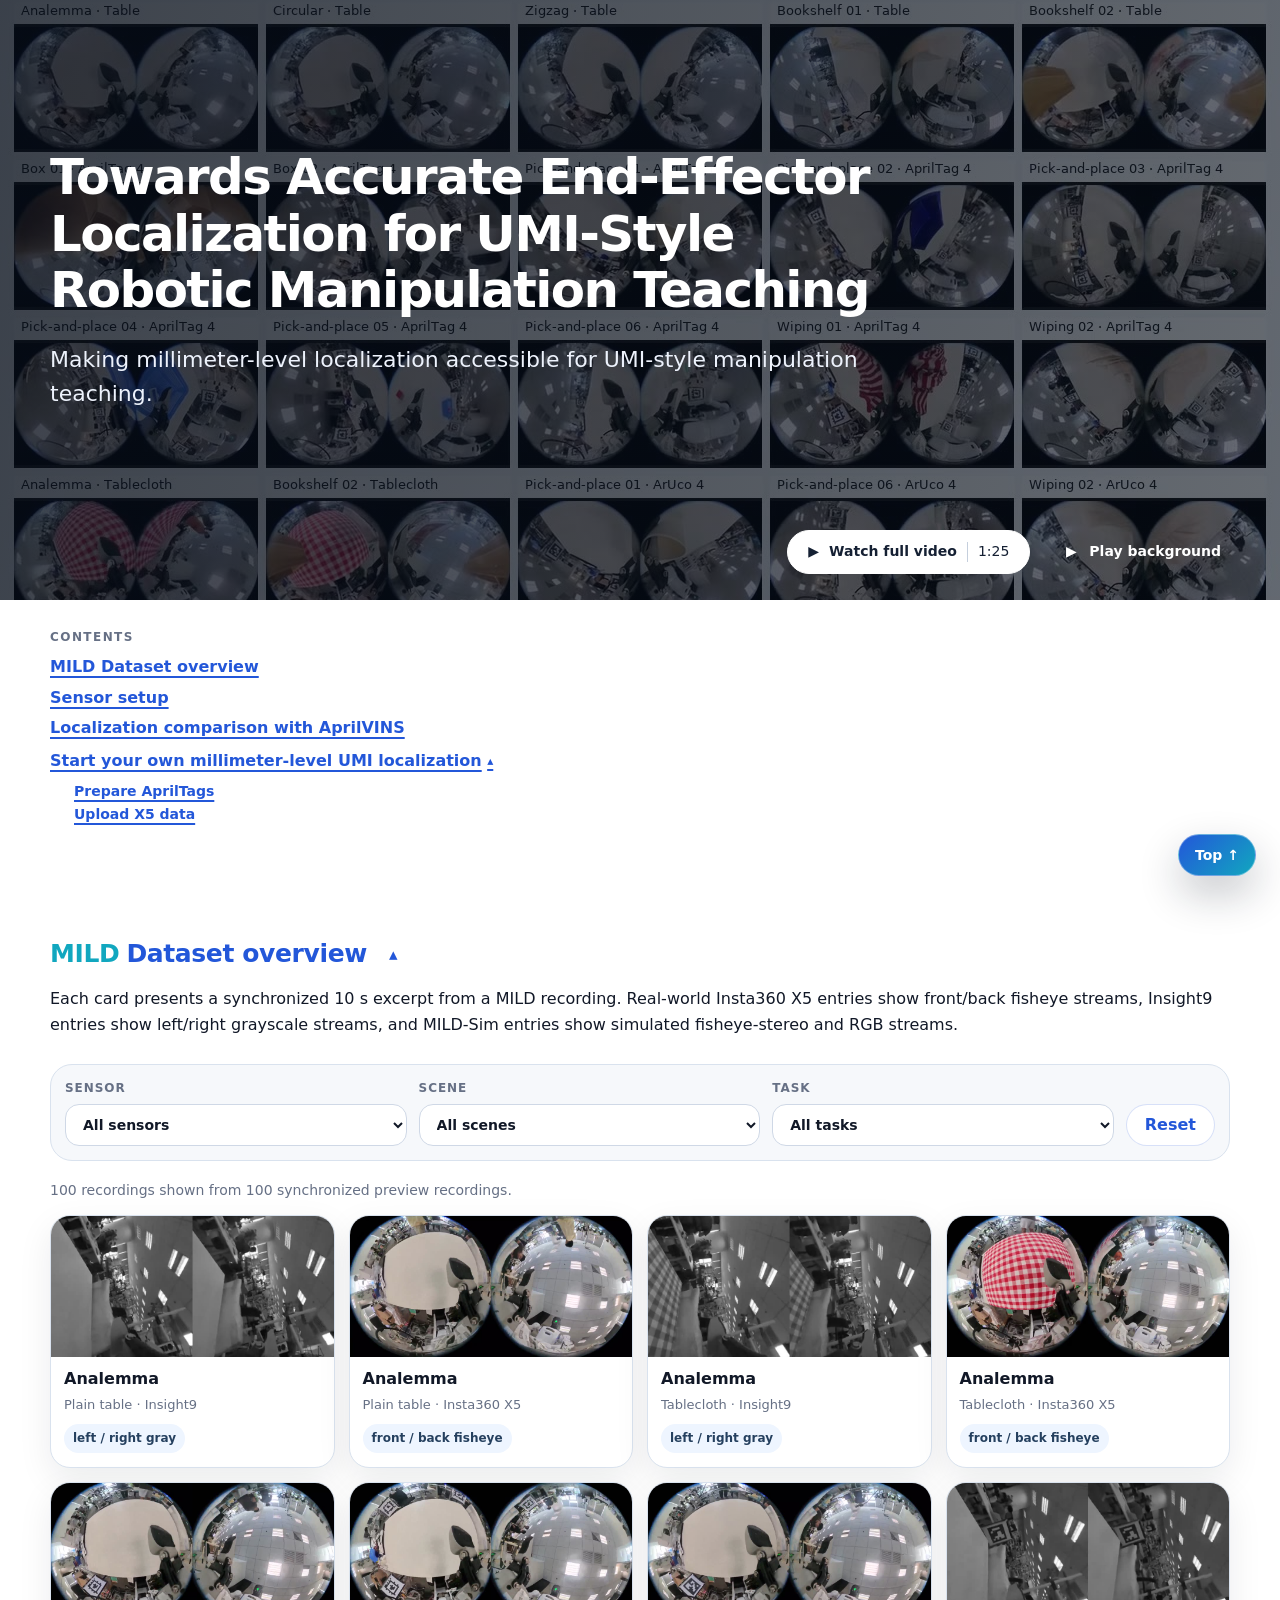
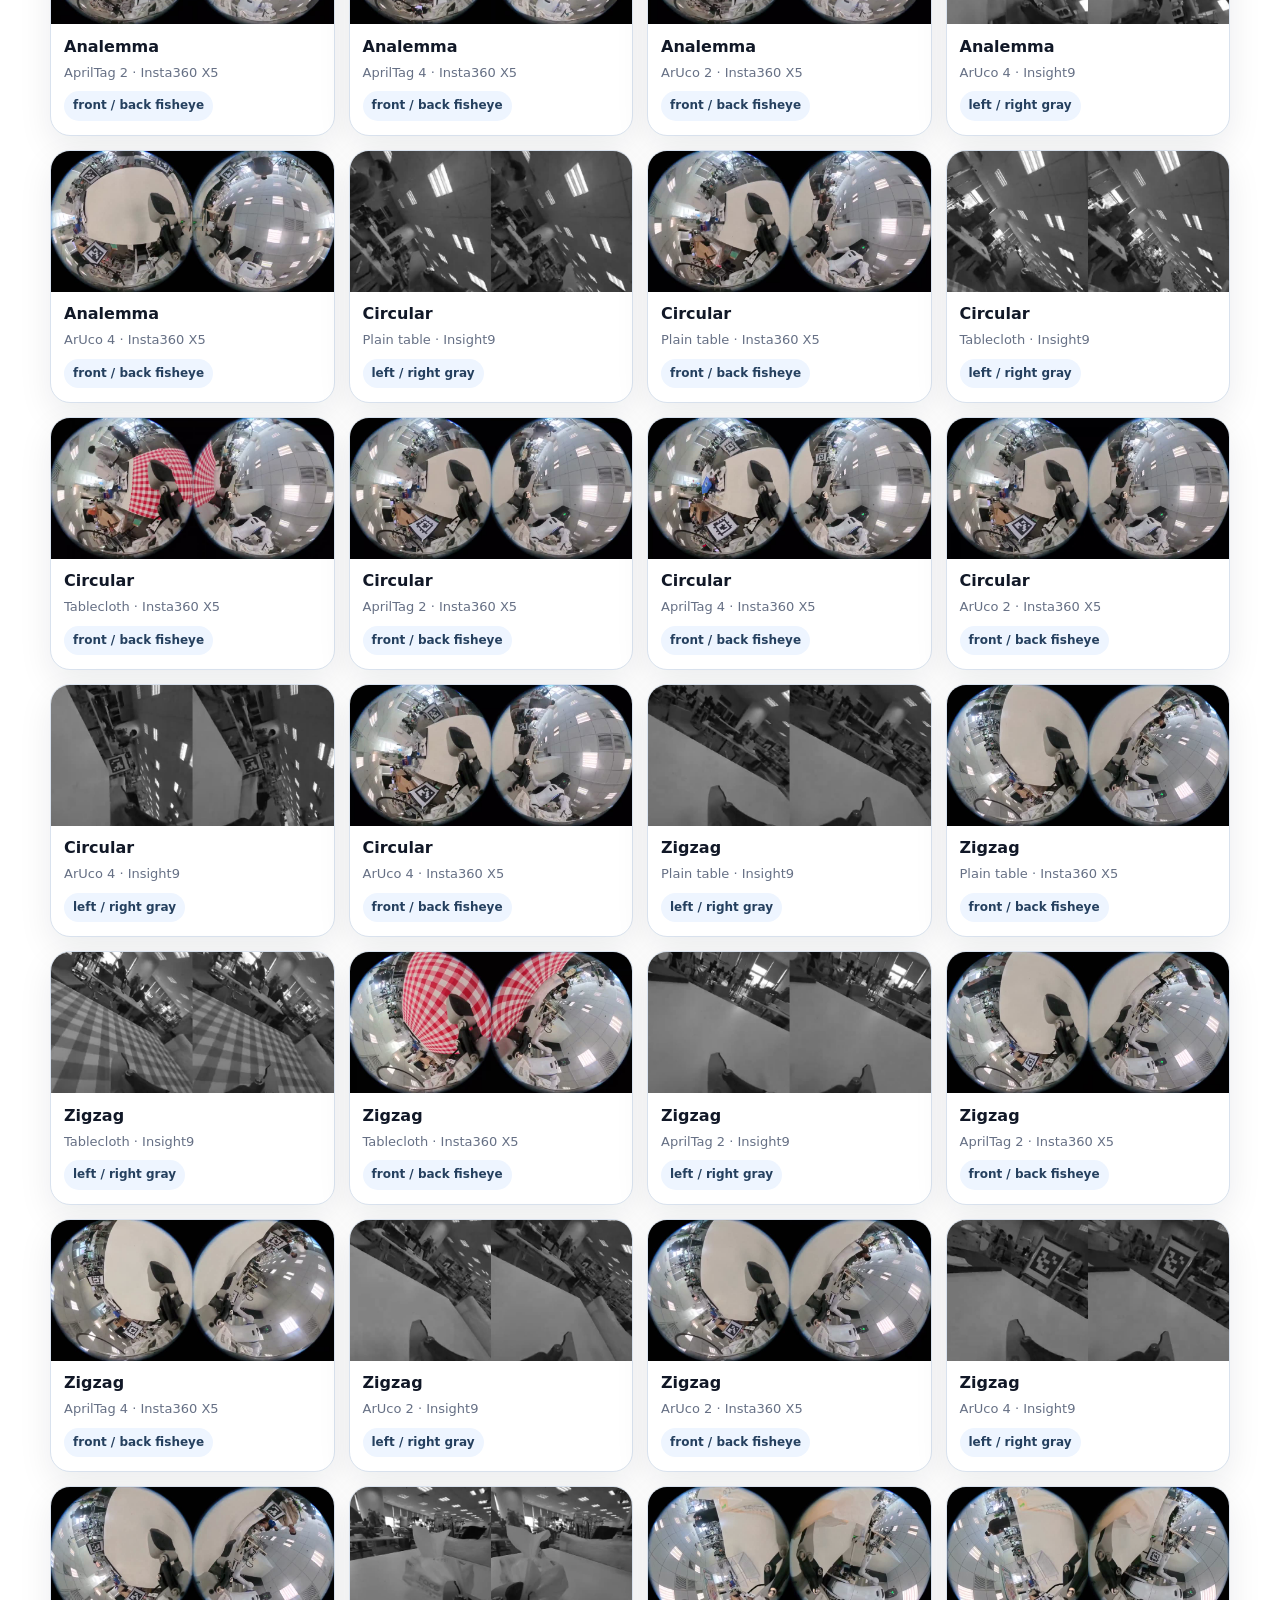
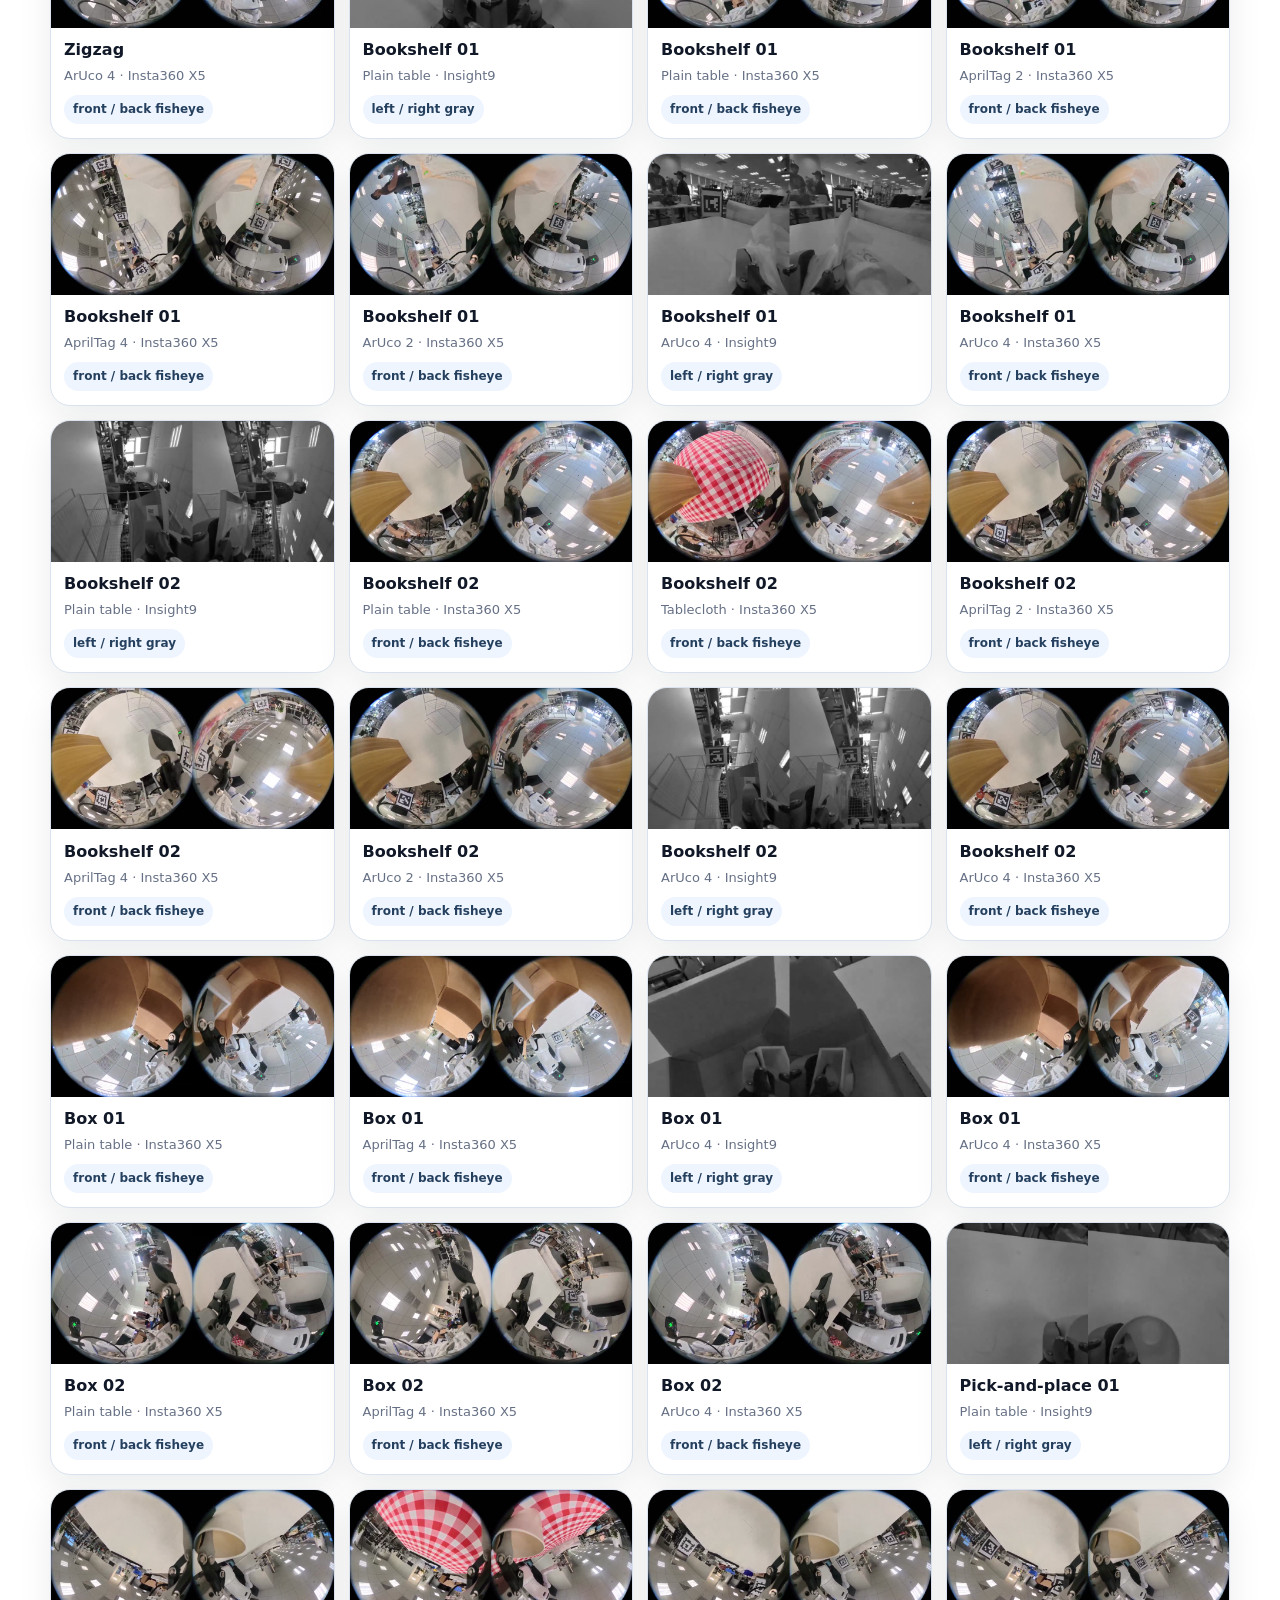
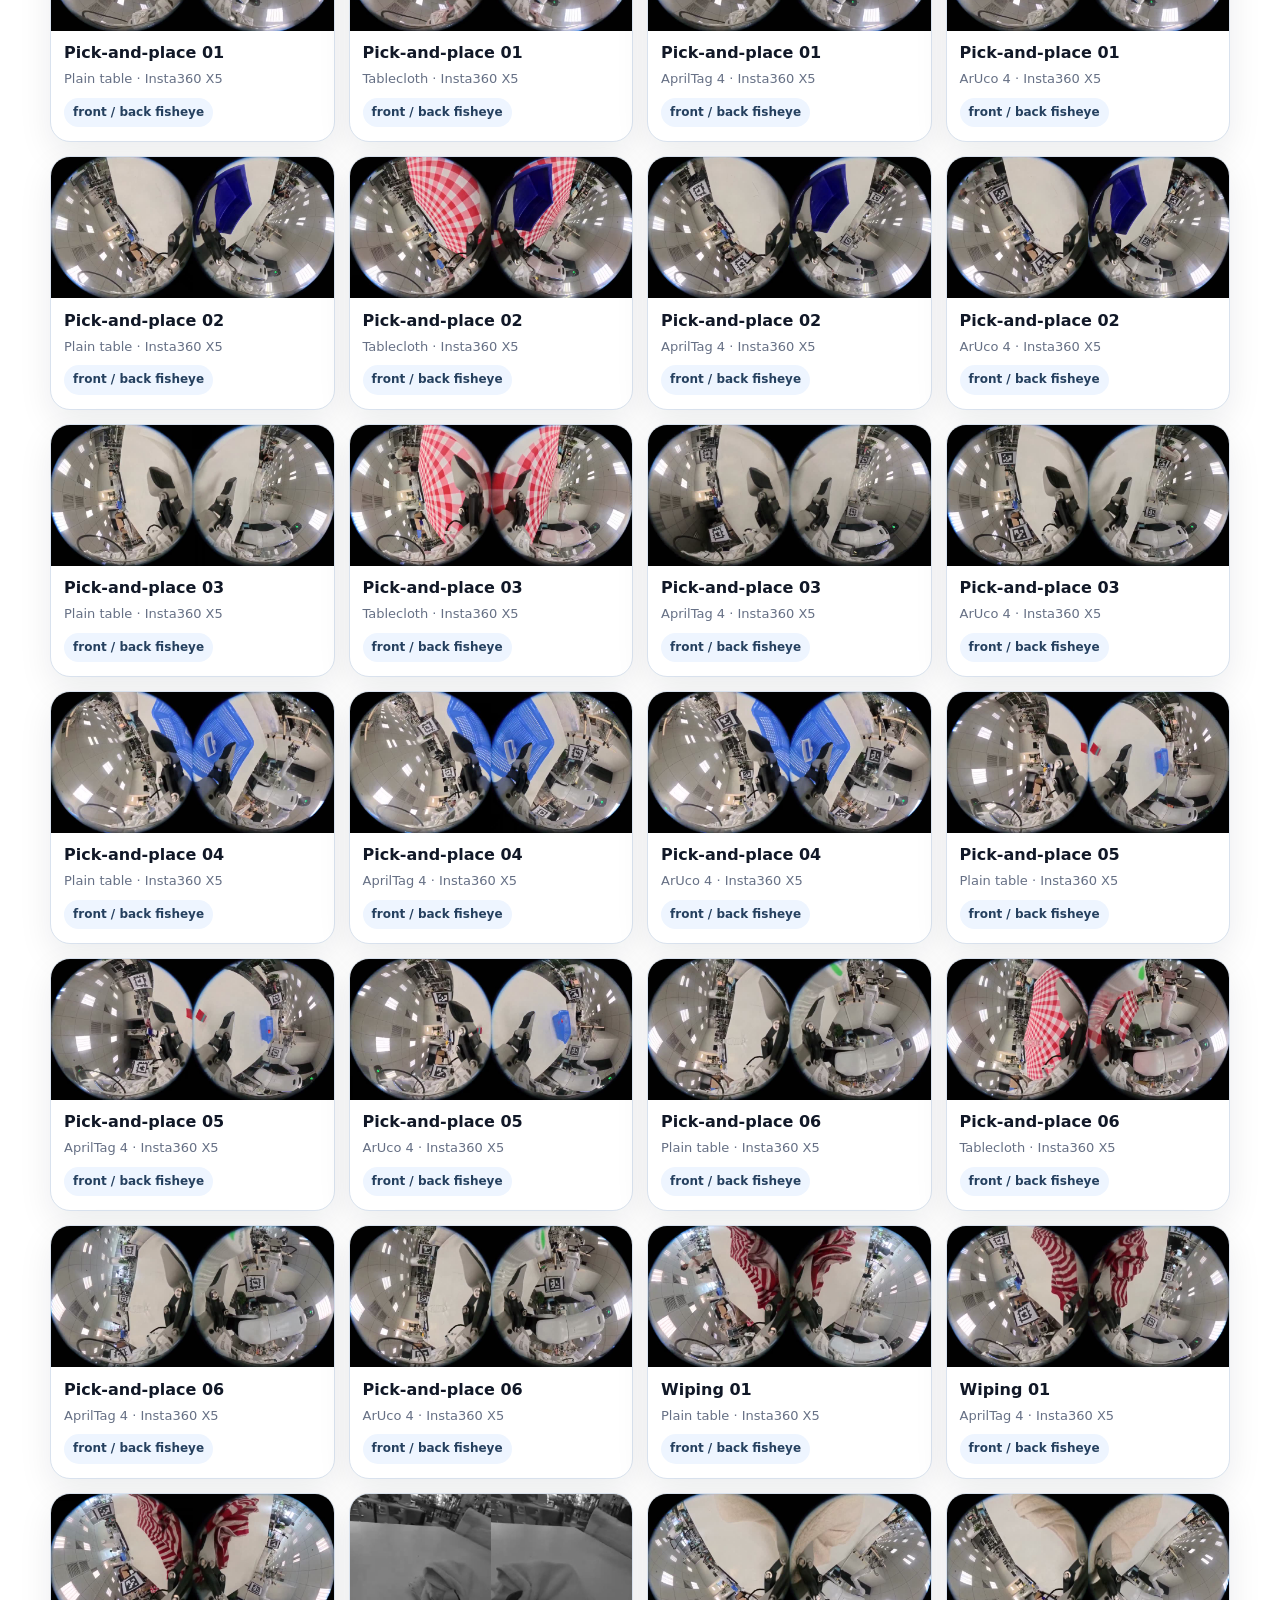
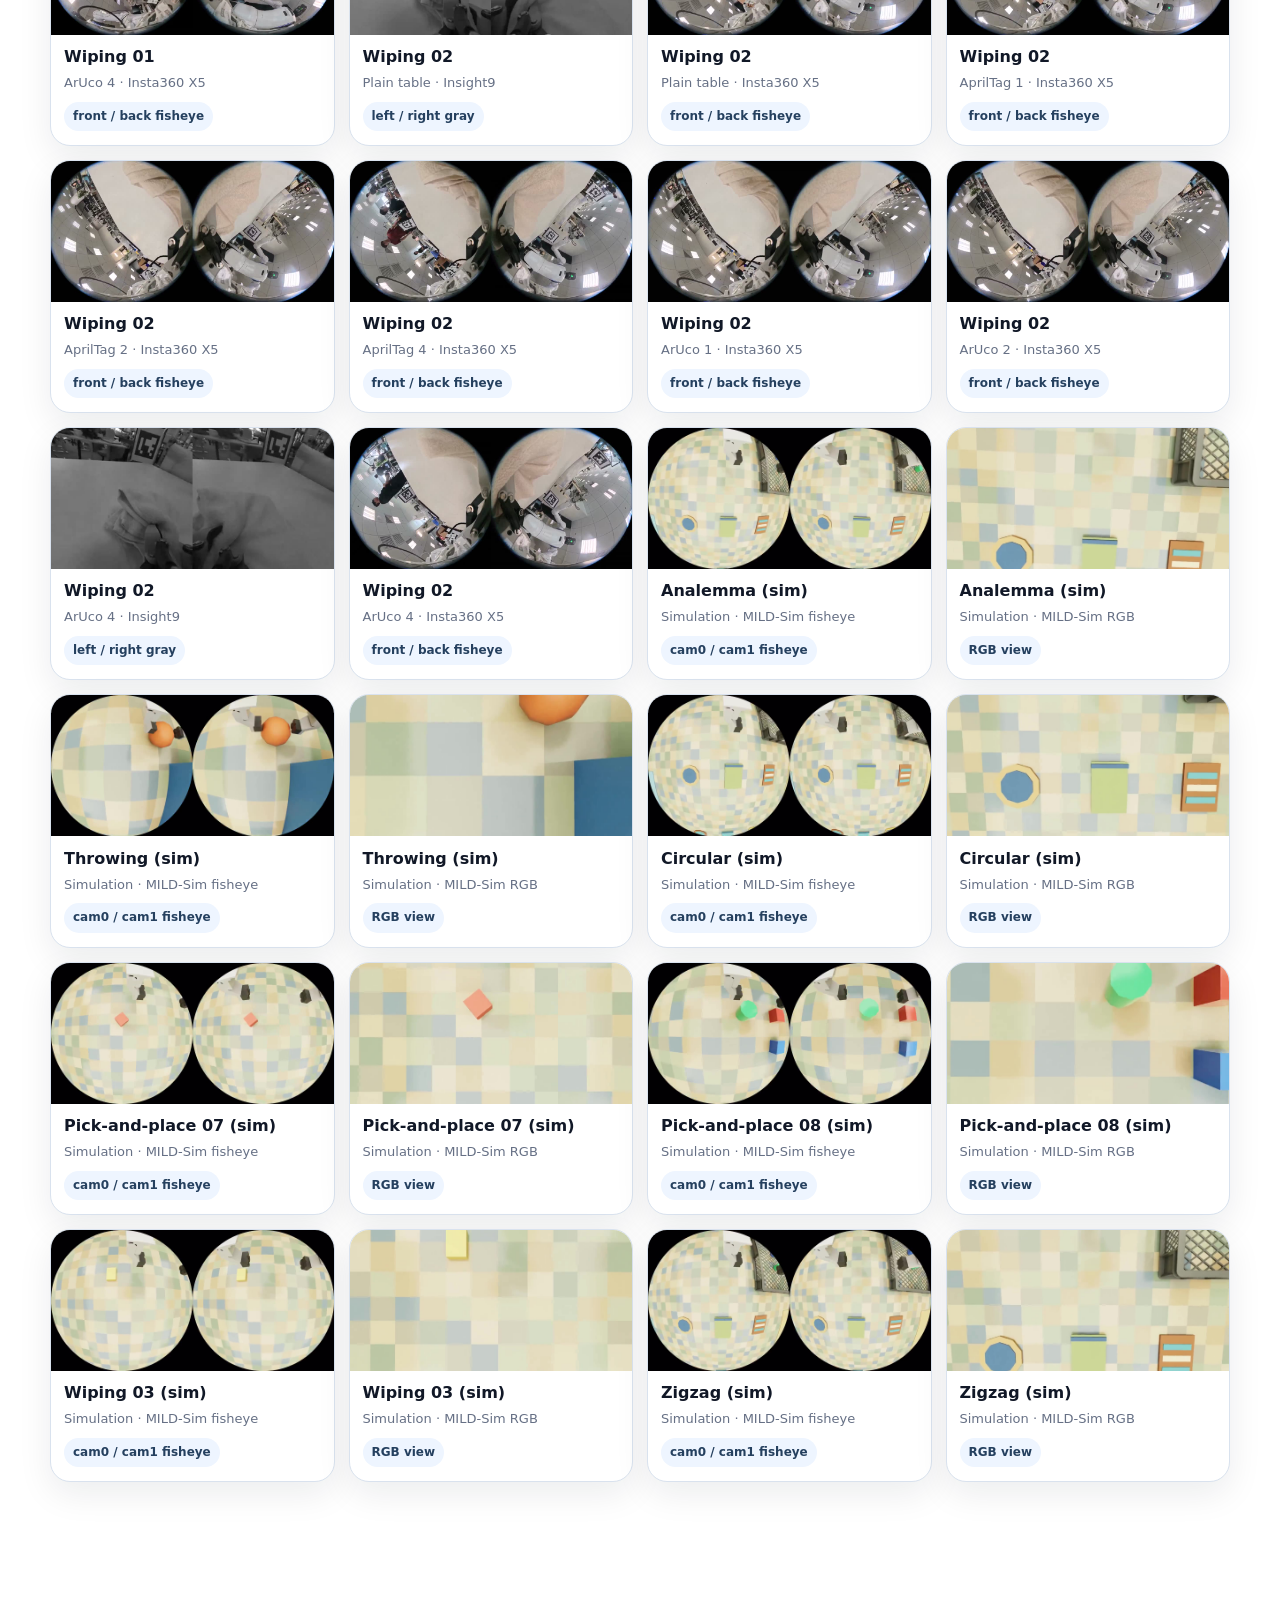
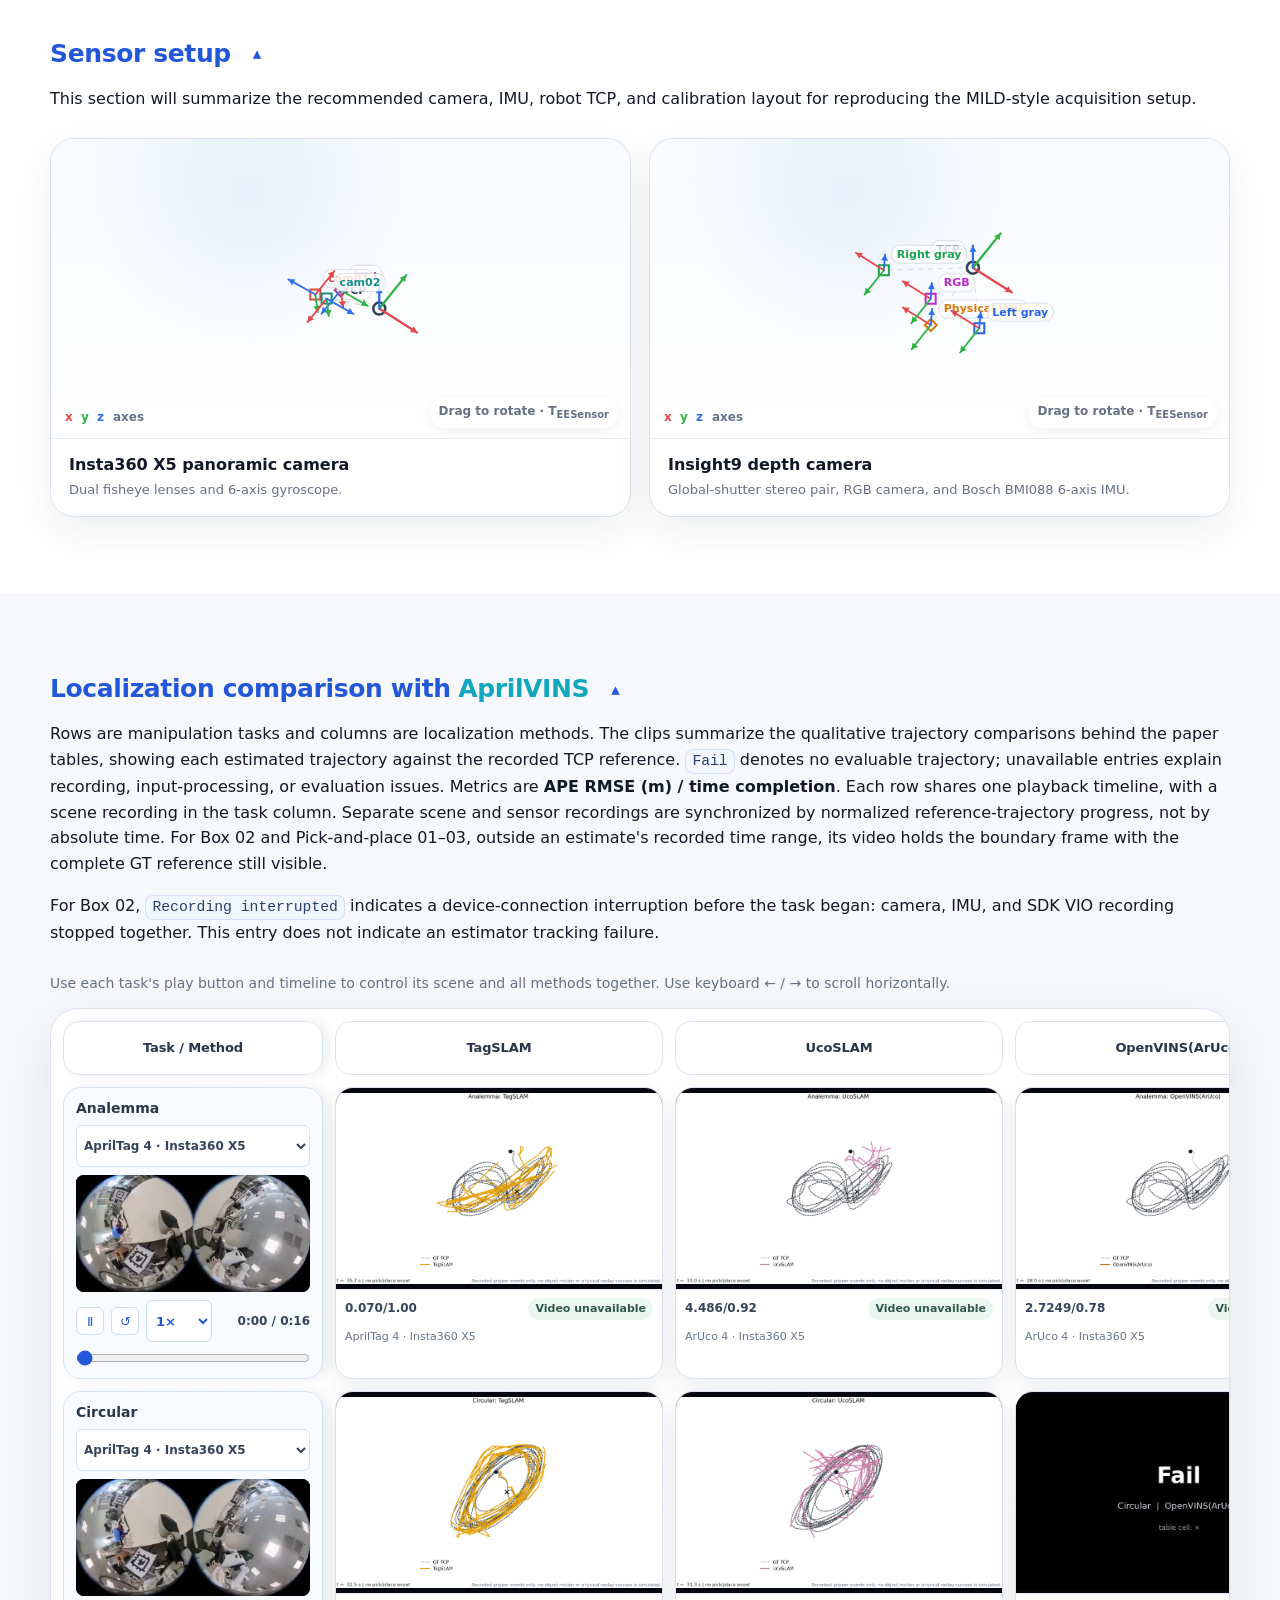
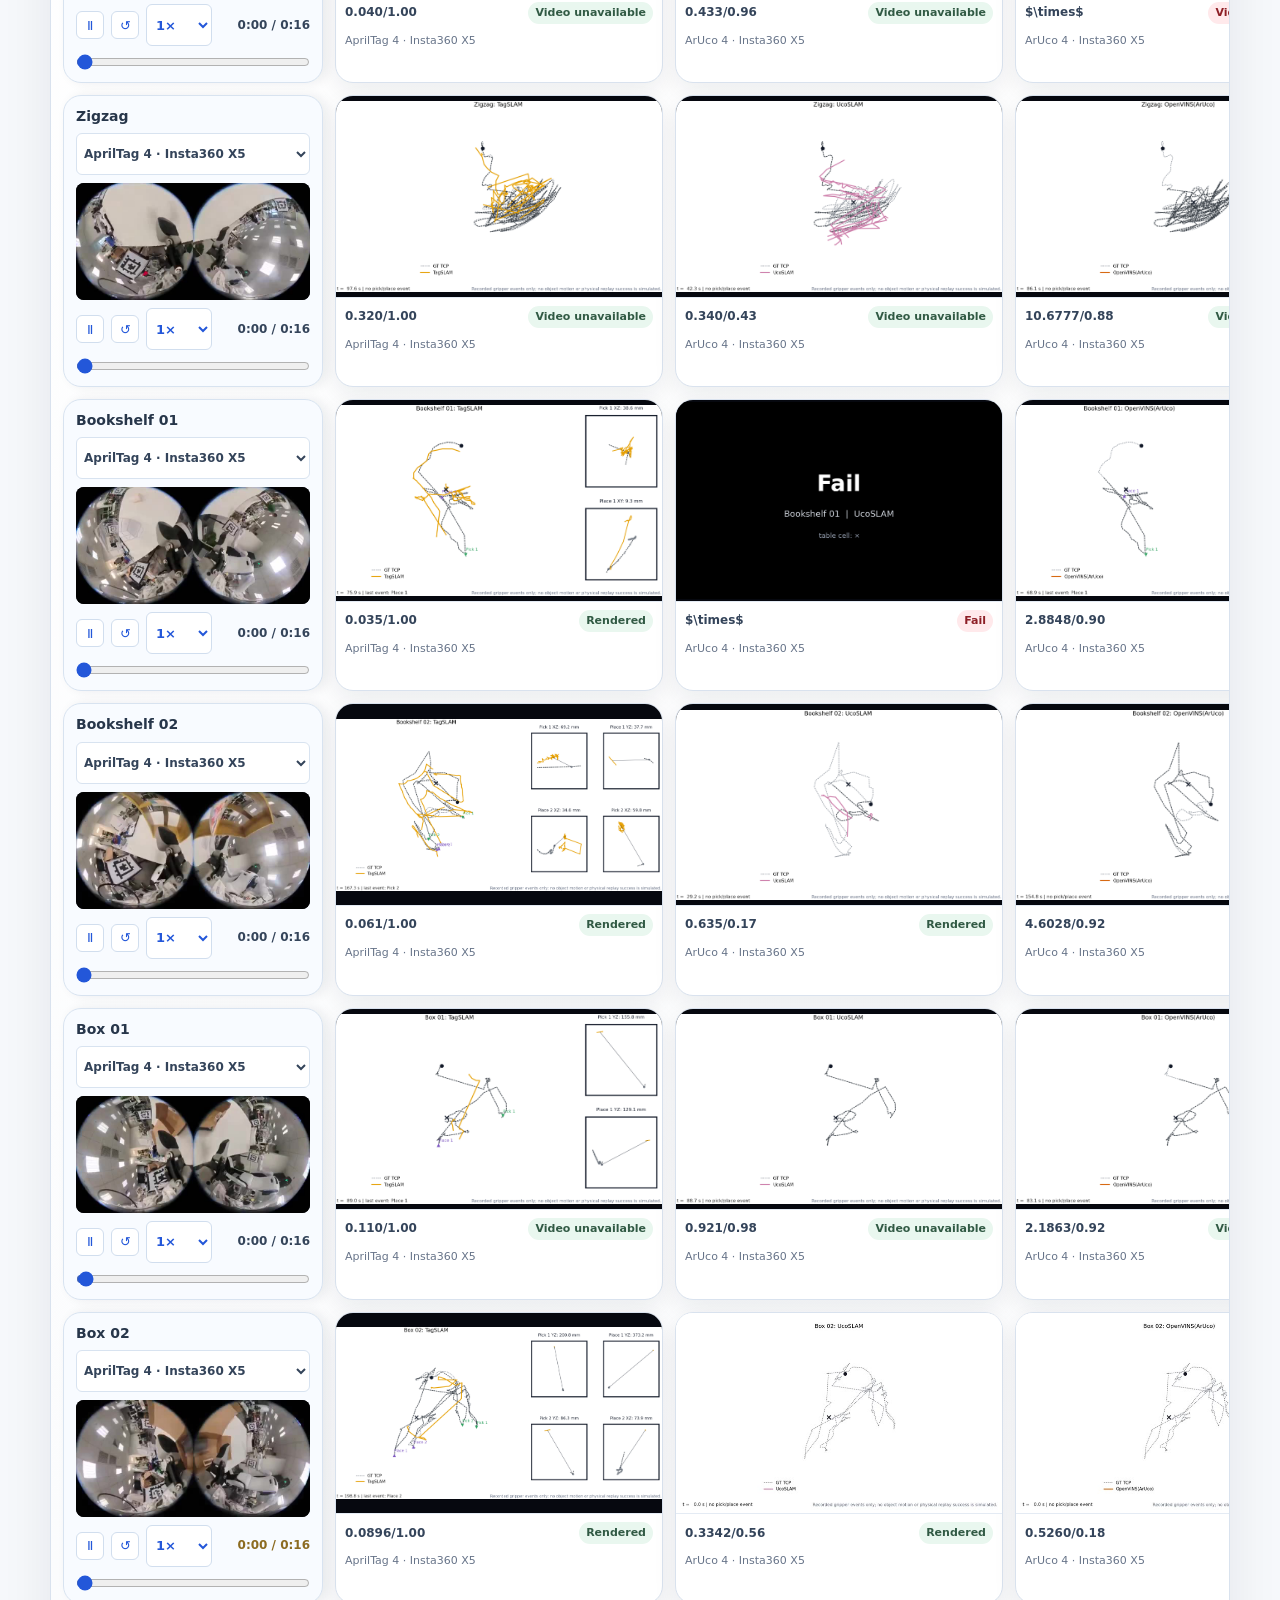
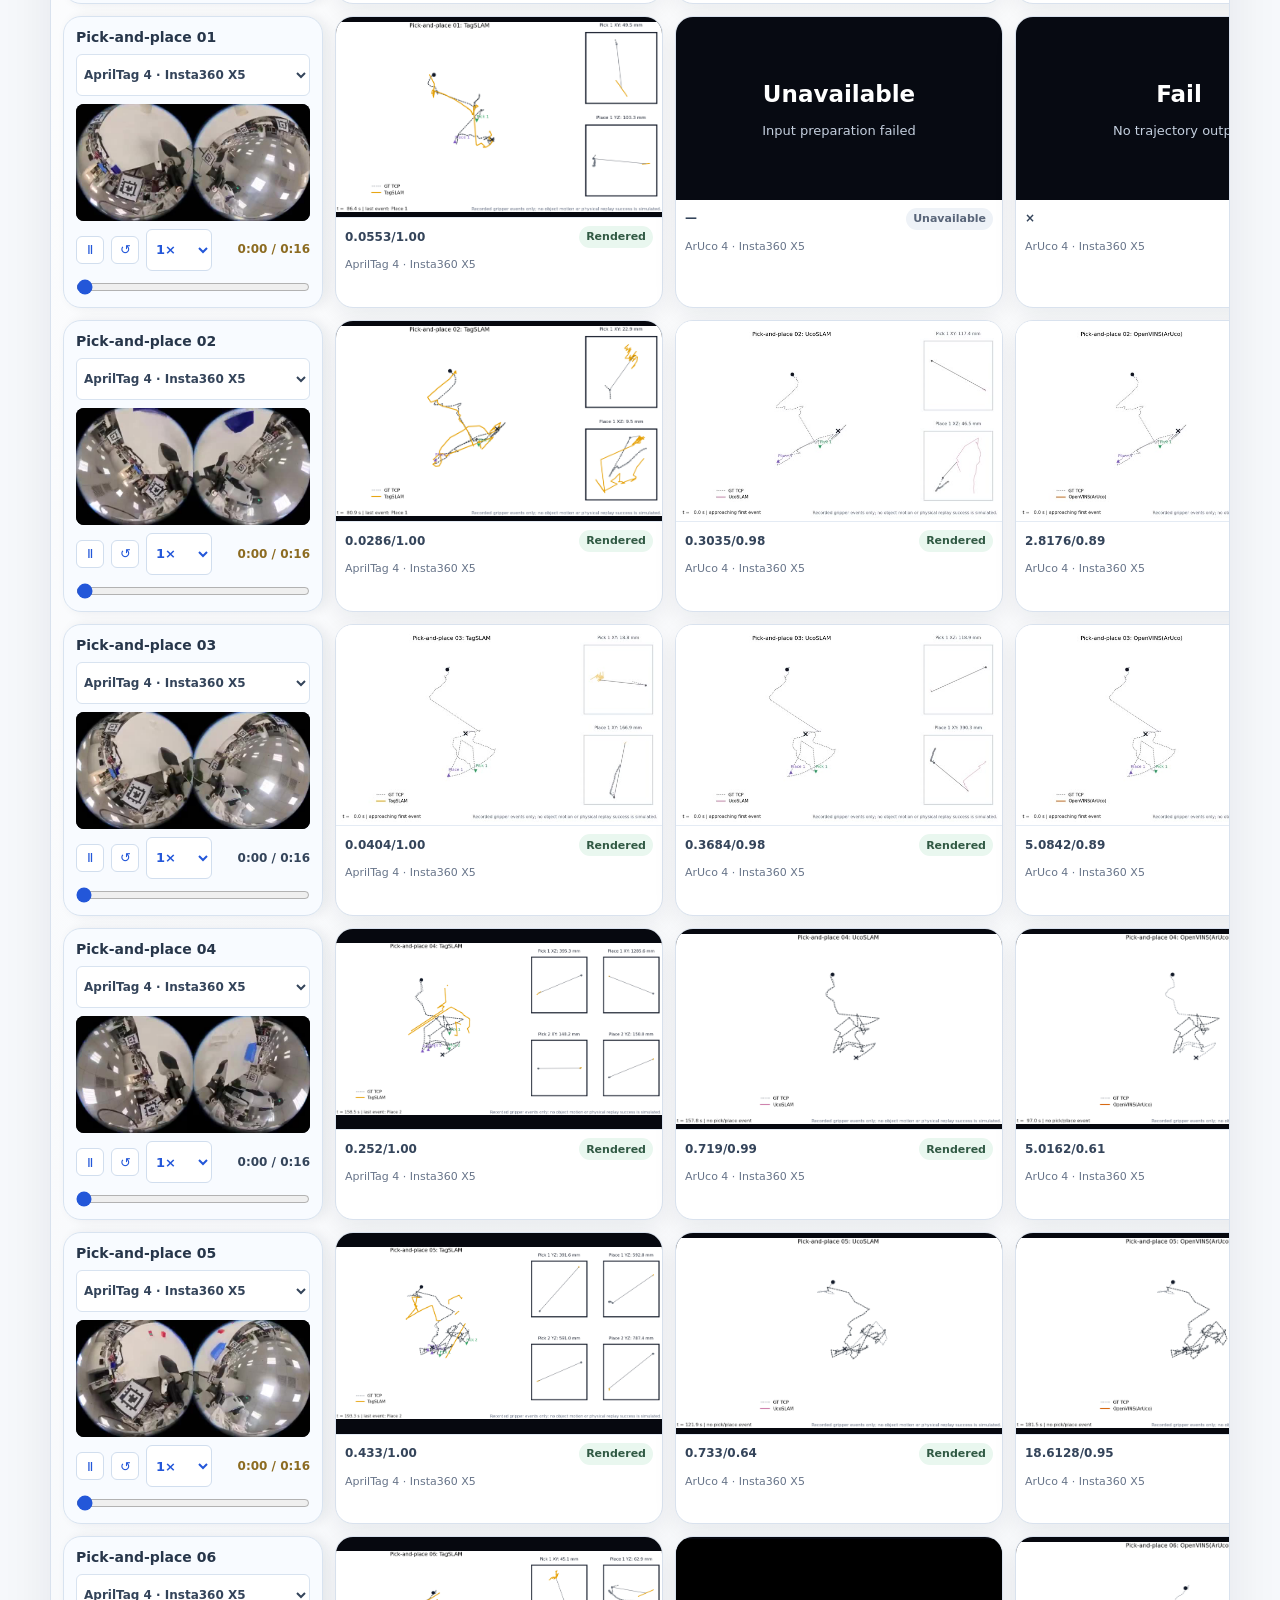
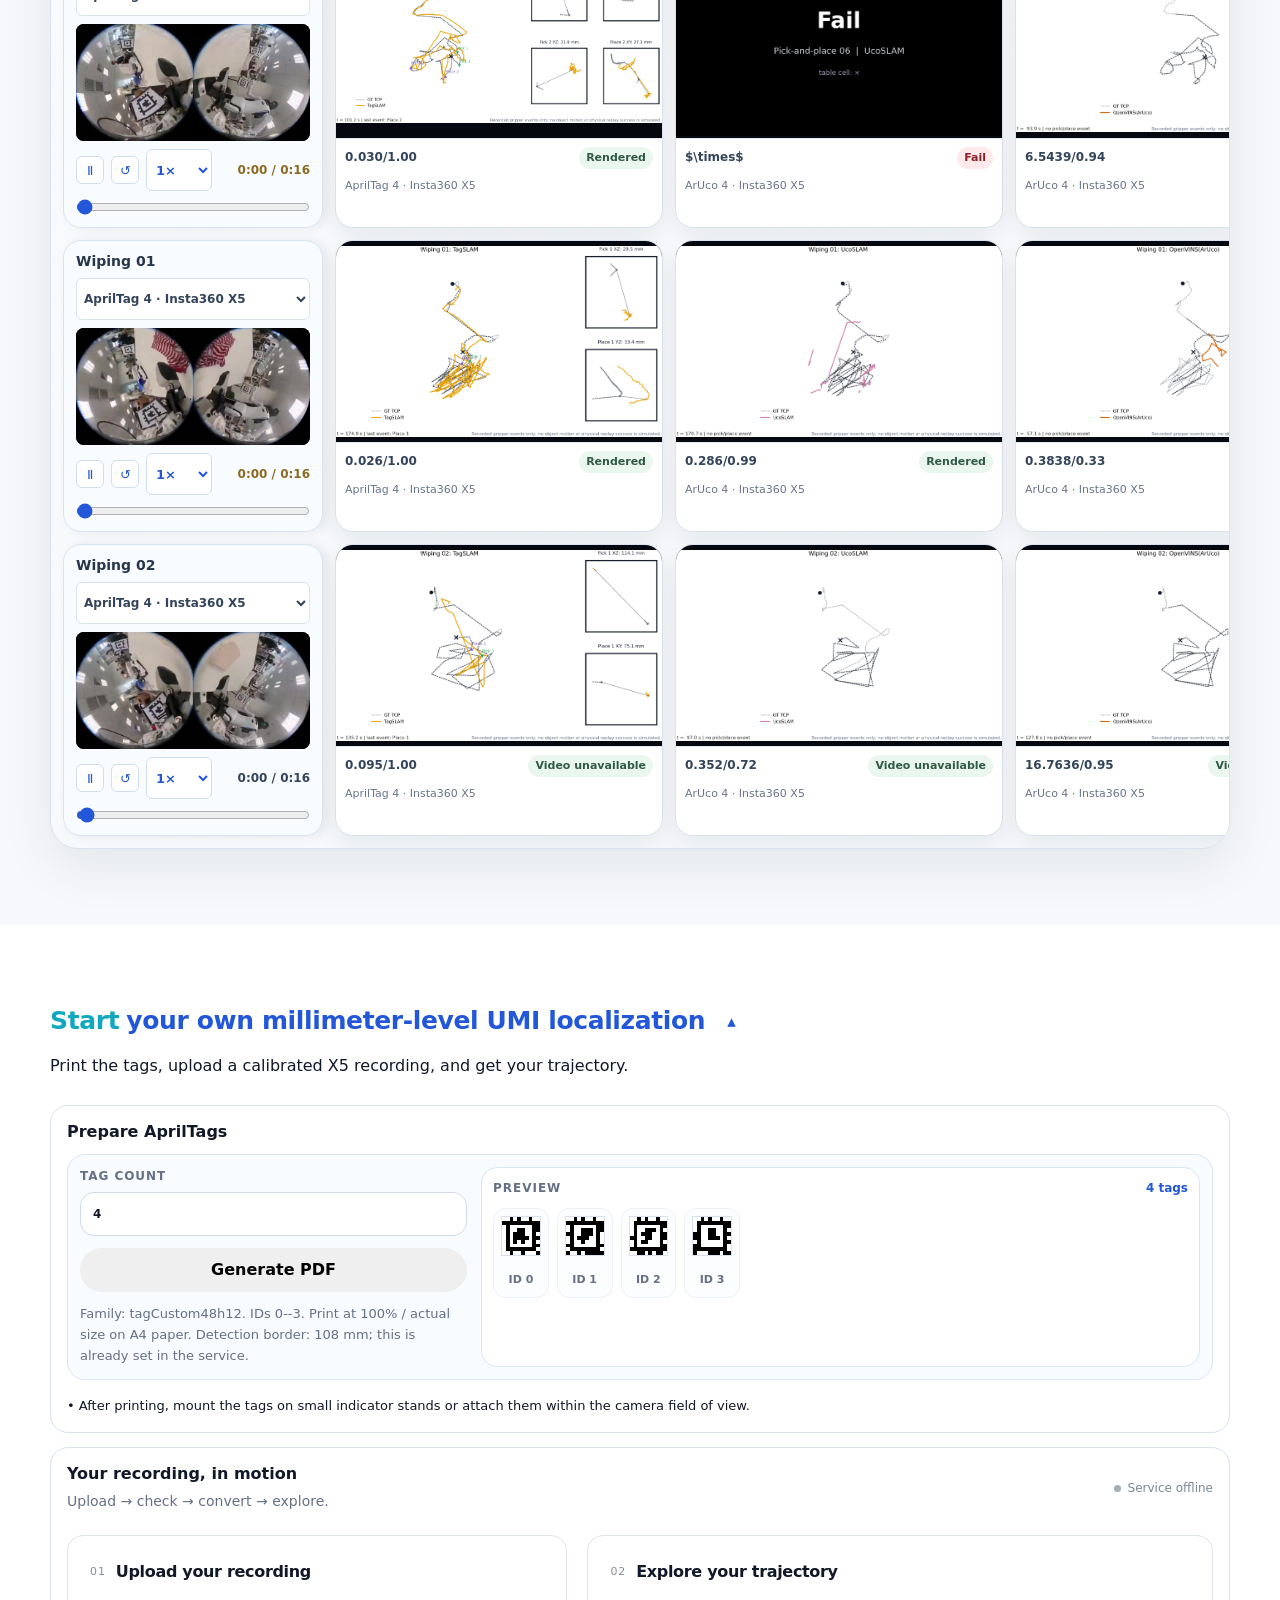
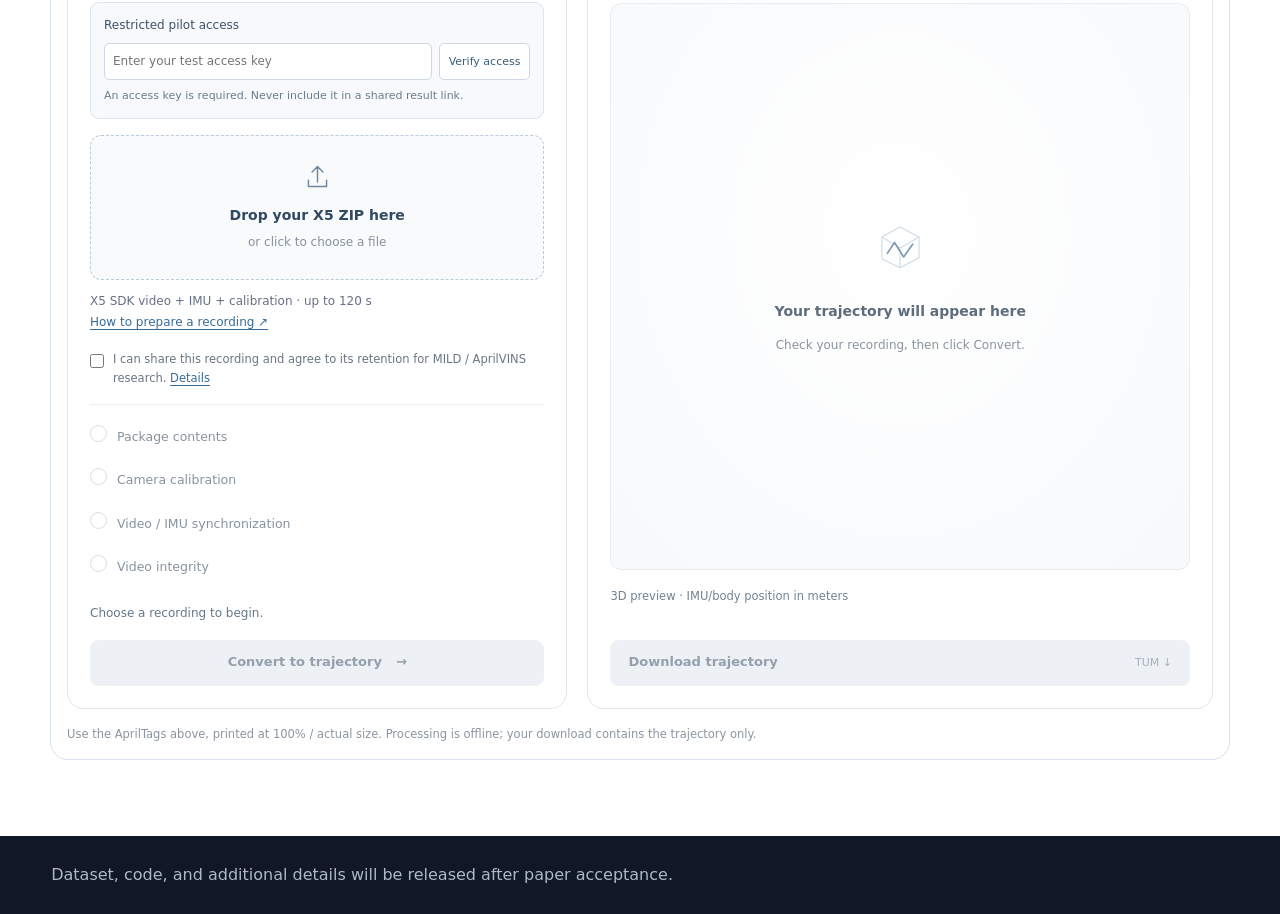
==== commit 5bb55096: "Restore Rendered labels across trajectory comparison clips" ====
--- a/index.html
+++ b/index.html
@@ -15,7 +15,7 @@
   <script defer src="assets/js/collapsible-sections.js?v=20260917-default-collapsed-v1"></script>
   <script defer src="assets/js/handeye-mini.js?v=20260917-handeye-mini-v1"></script>
   <script defer src="assets/js/video-gallery.js?v=20260918-download-bubble-v2"></script>
-  <script defer src="assets/js/replay-row-sync.js?v=20261012-coverage-hold-scoped-v5"></script>
+  <script defer src="assets/js/replay-row-sync.js?v=20261012-rendered-label-v6"></script>
   <script defer src="assets/js/replay-sticky-header.js?v=20261011-sticky-header-v1"></script>
   <script defer src="assets/js/tagCustom48h12-data.js?v=20260918-custom48h12-data-v1"></script>
   <script defer src="assets/js/apriltag-print.js?v=20260919-fixed-size-v1"></script>
@@ -173,8 +173,6 @@
           For Box 02 and Pick-and-place 01–03, outside an estimate's recorded
           time range, its video holds the boundary frame with the complete
           GT reference still visible.
-          <span class="inline-code">No trajectory coverage</span> below the
-          window indicates that no new estimated poses are available.
         </p>
         <p class="comparison-recording-note">
           For Box 02, <span class="inline-code">Recording interrupted</span>
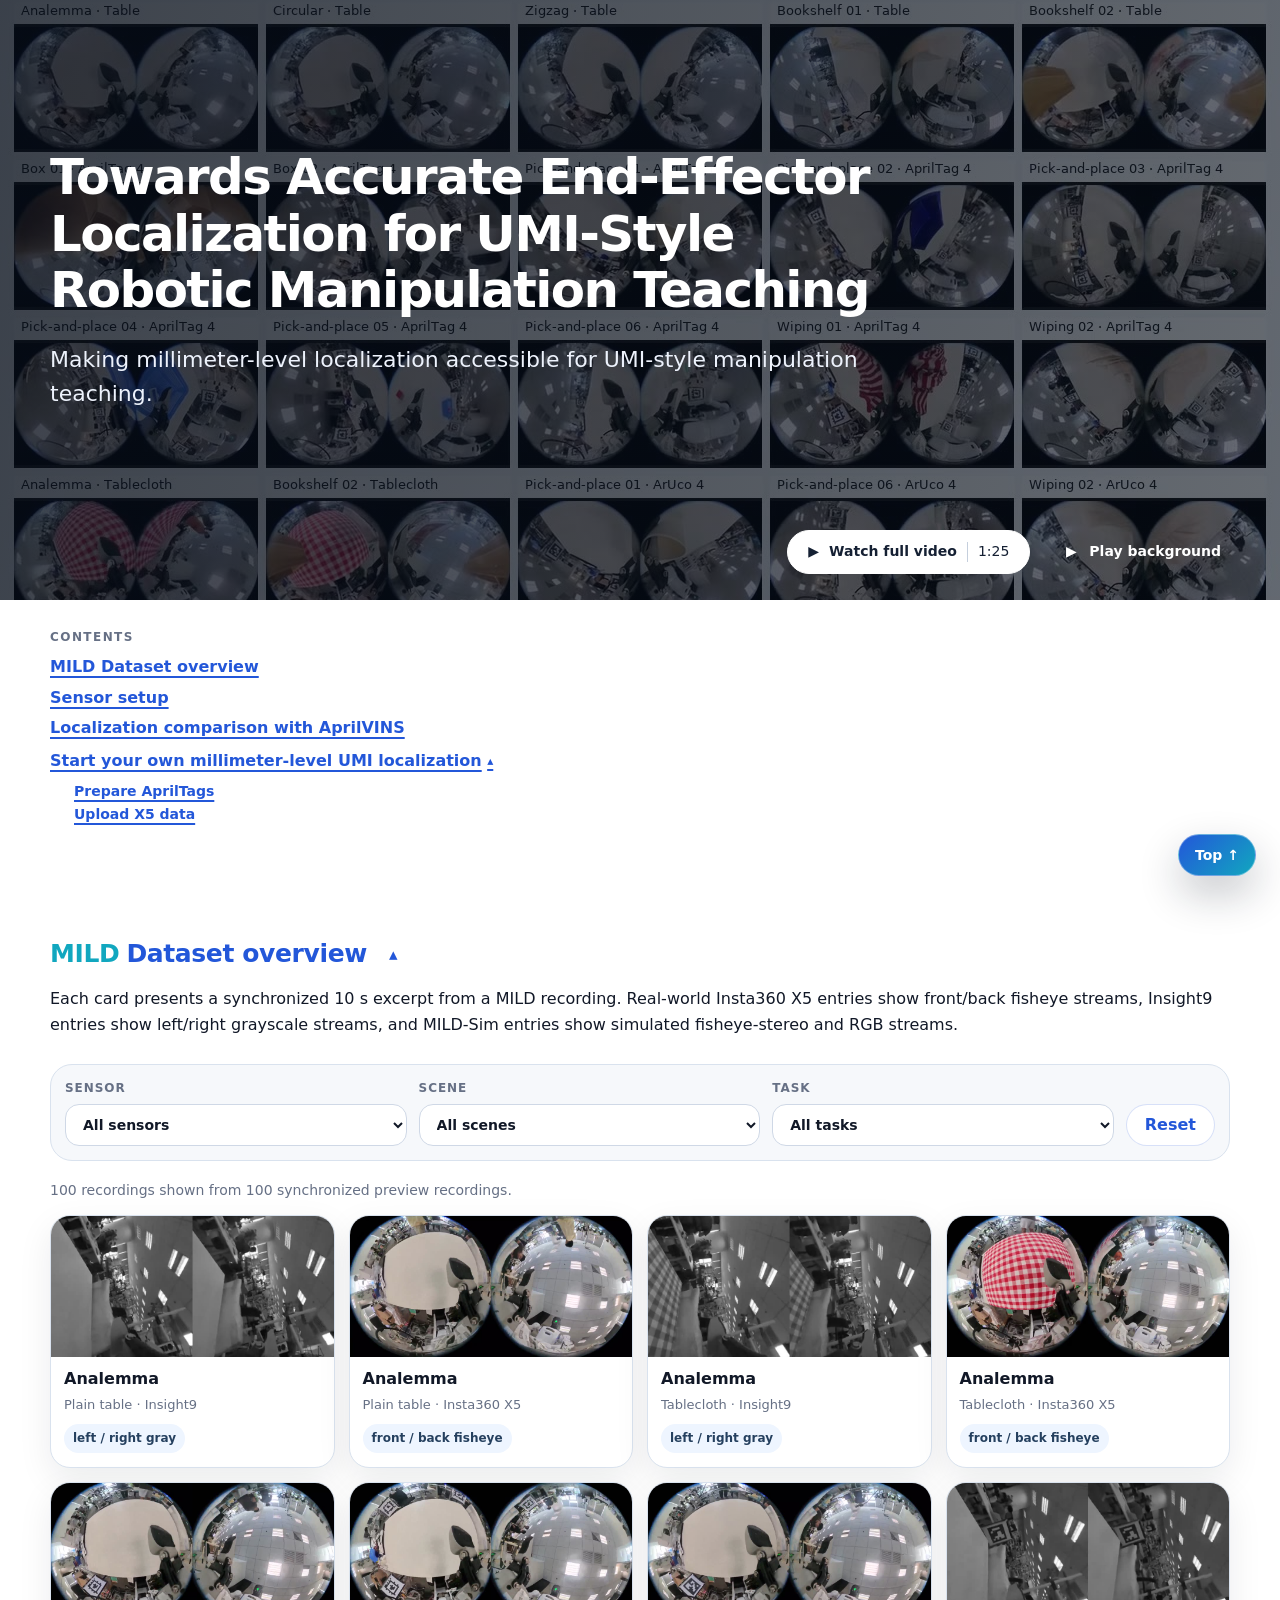
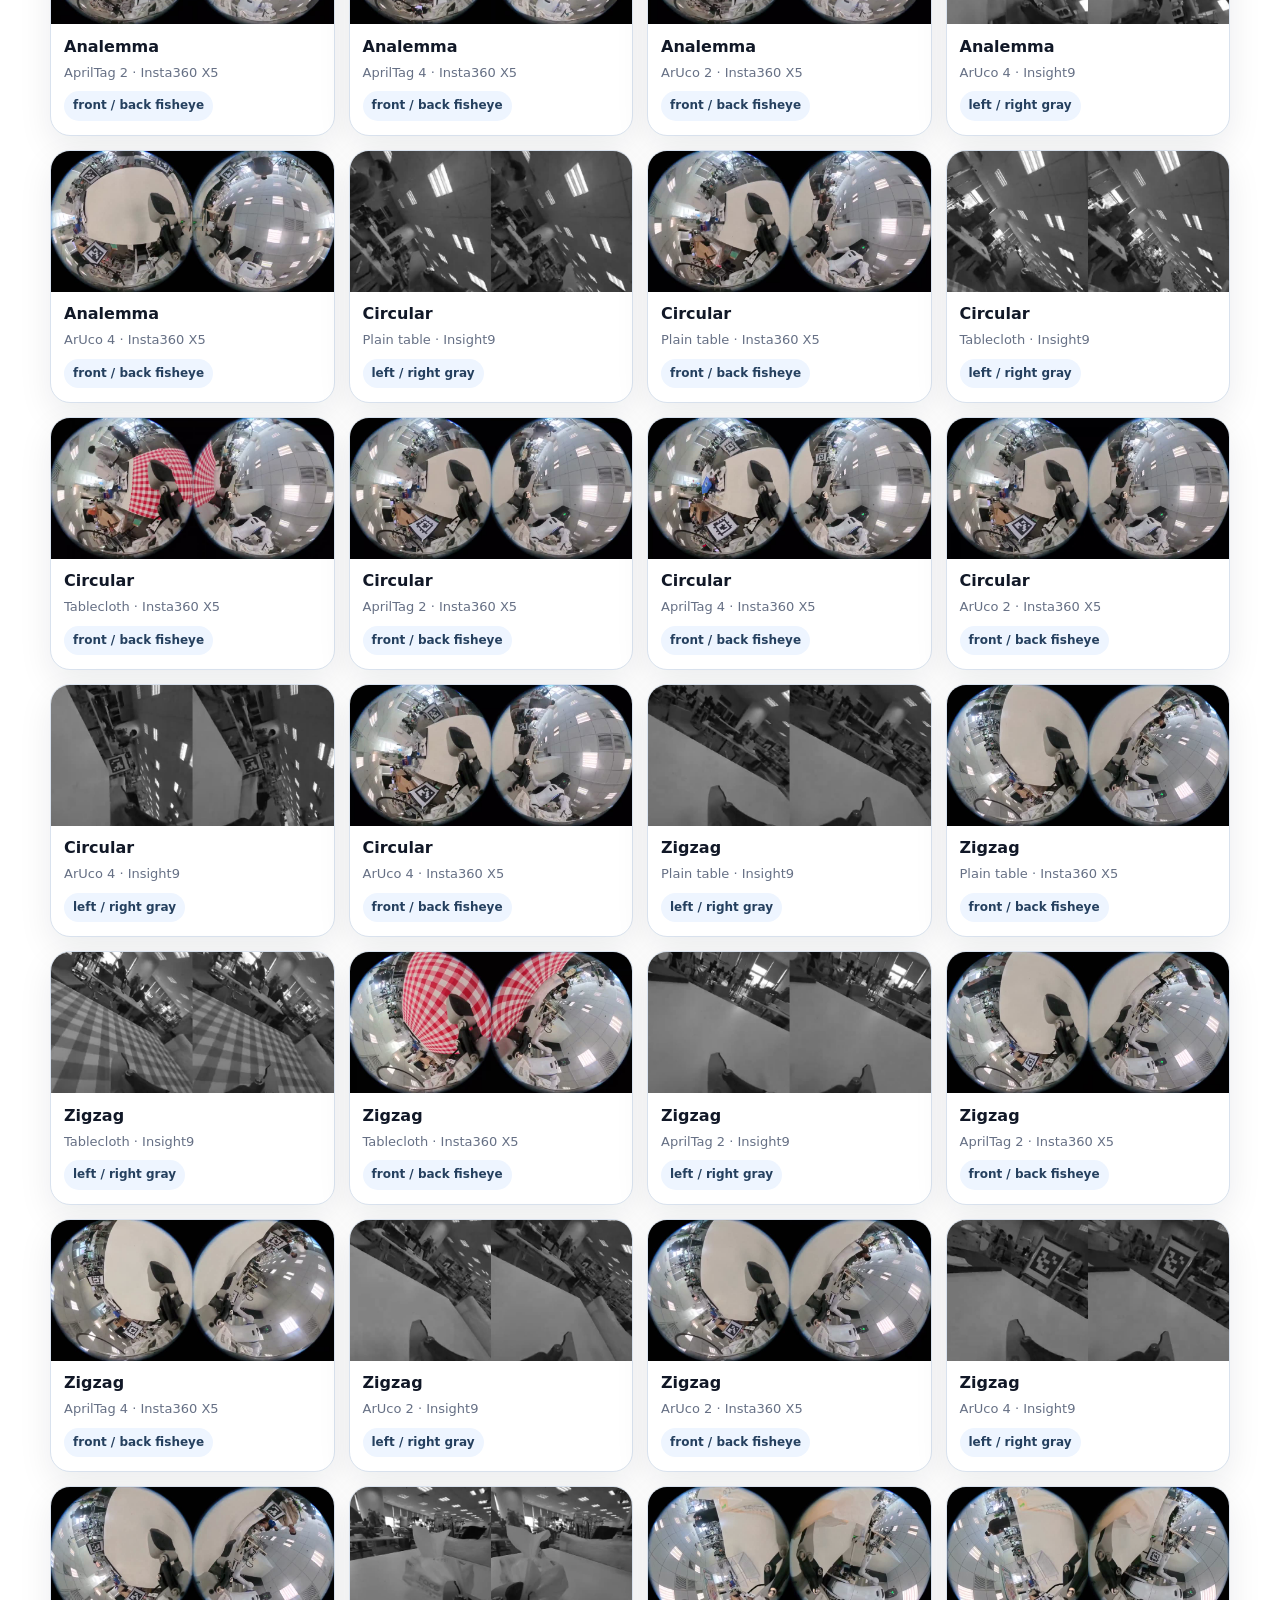
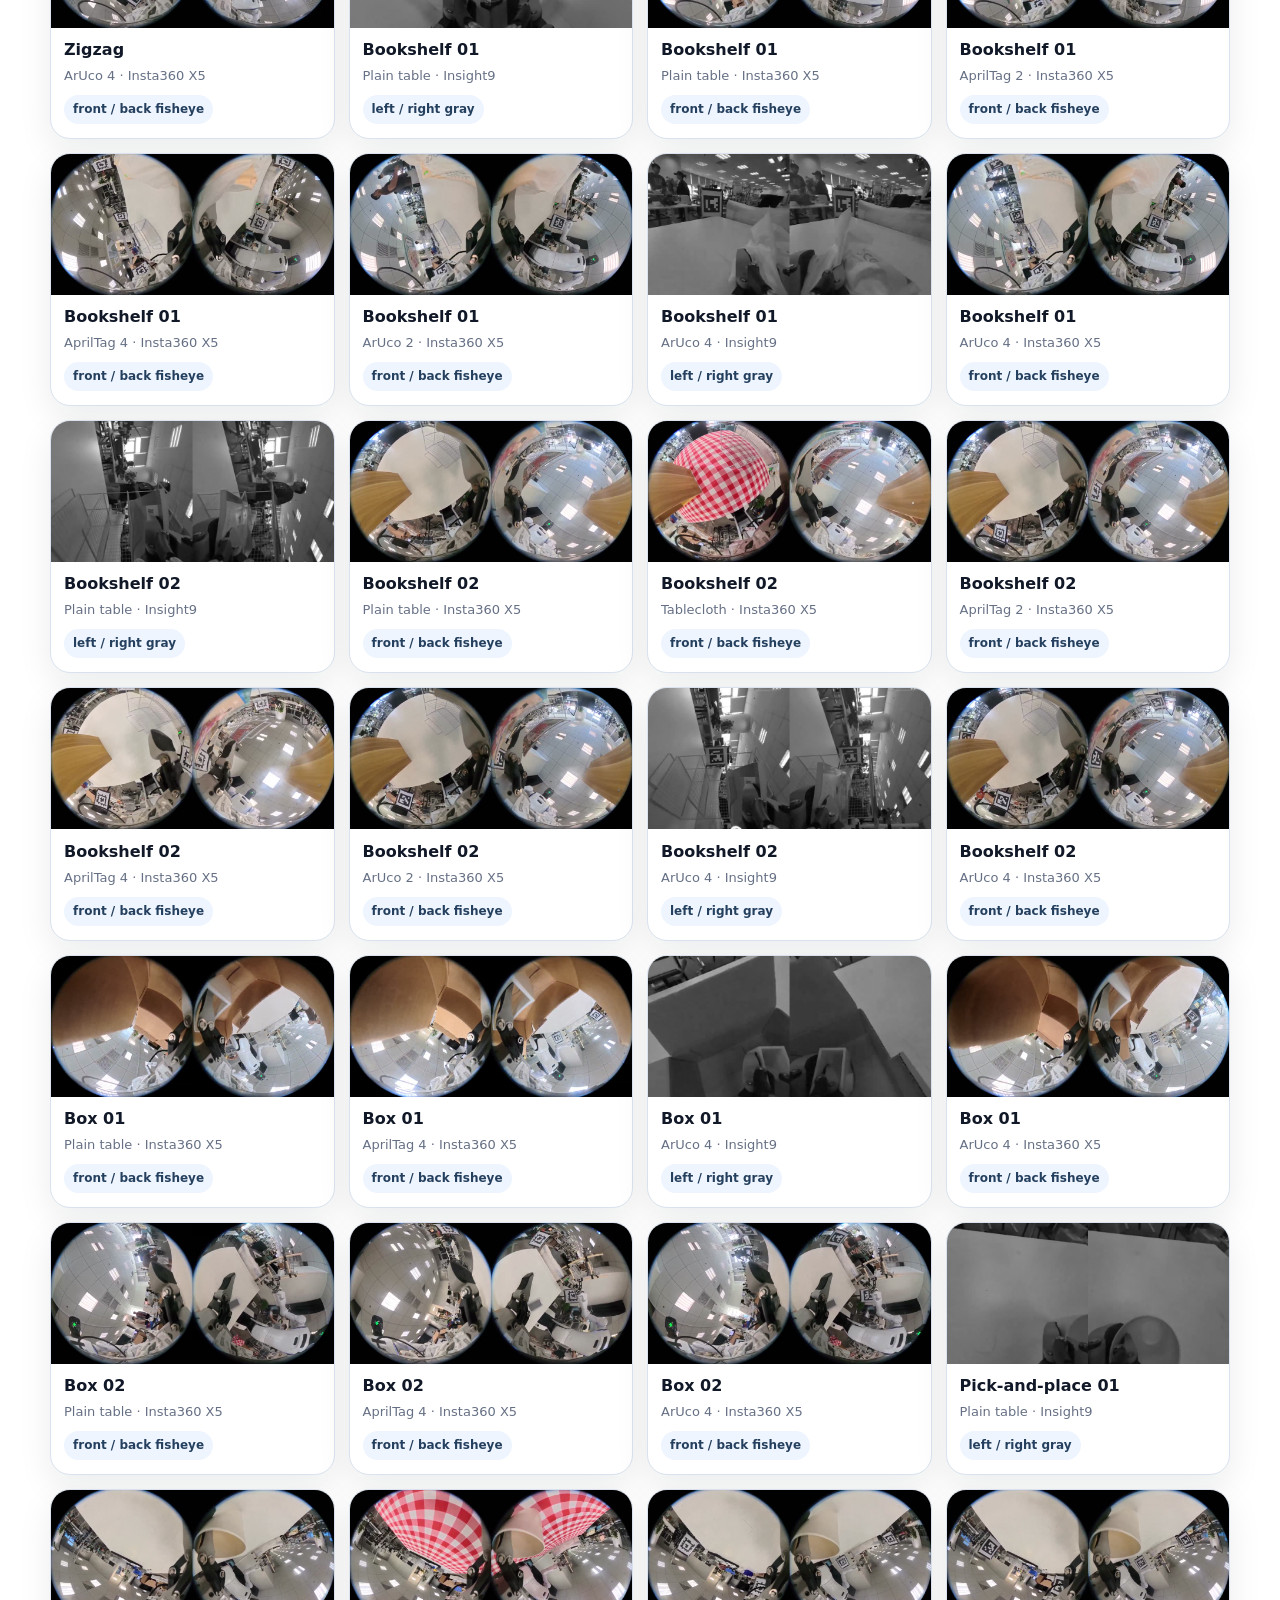
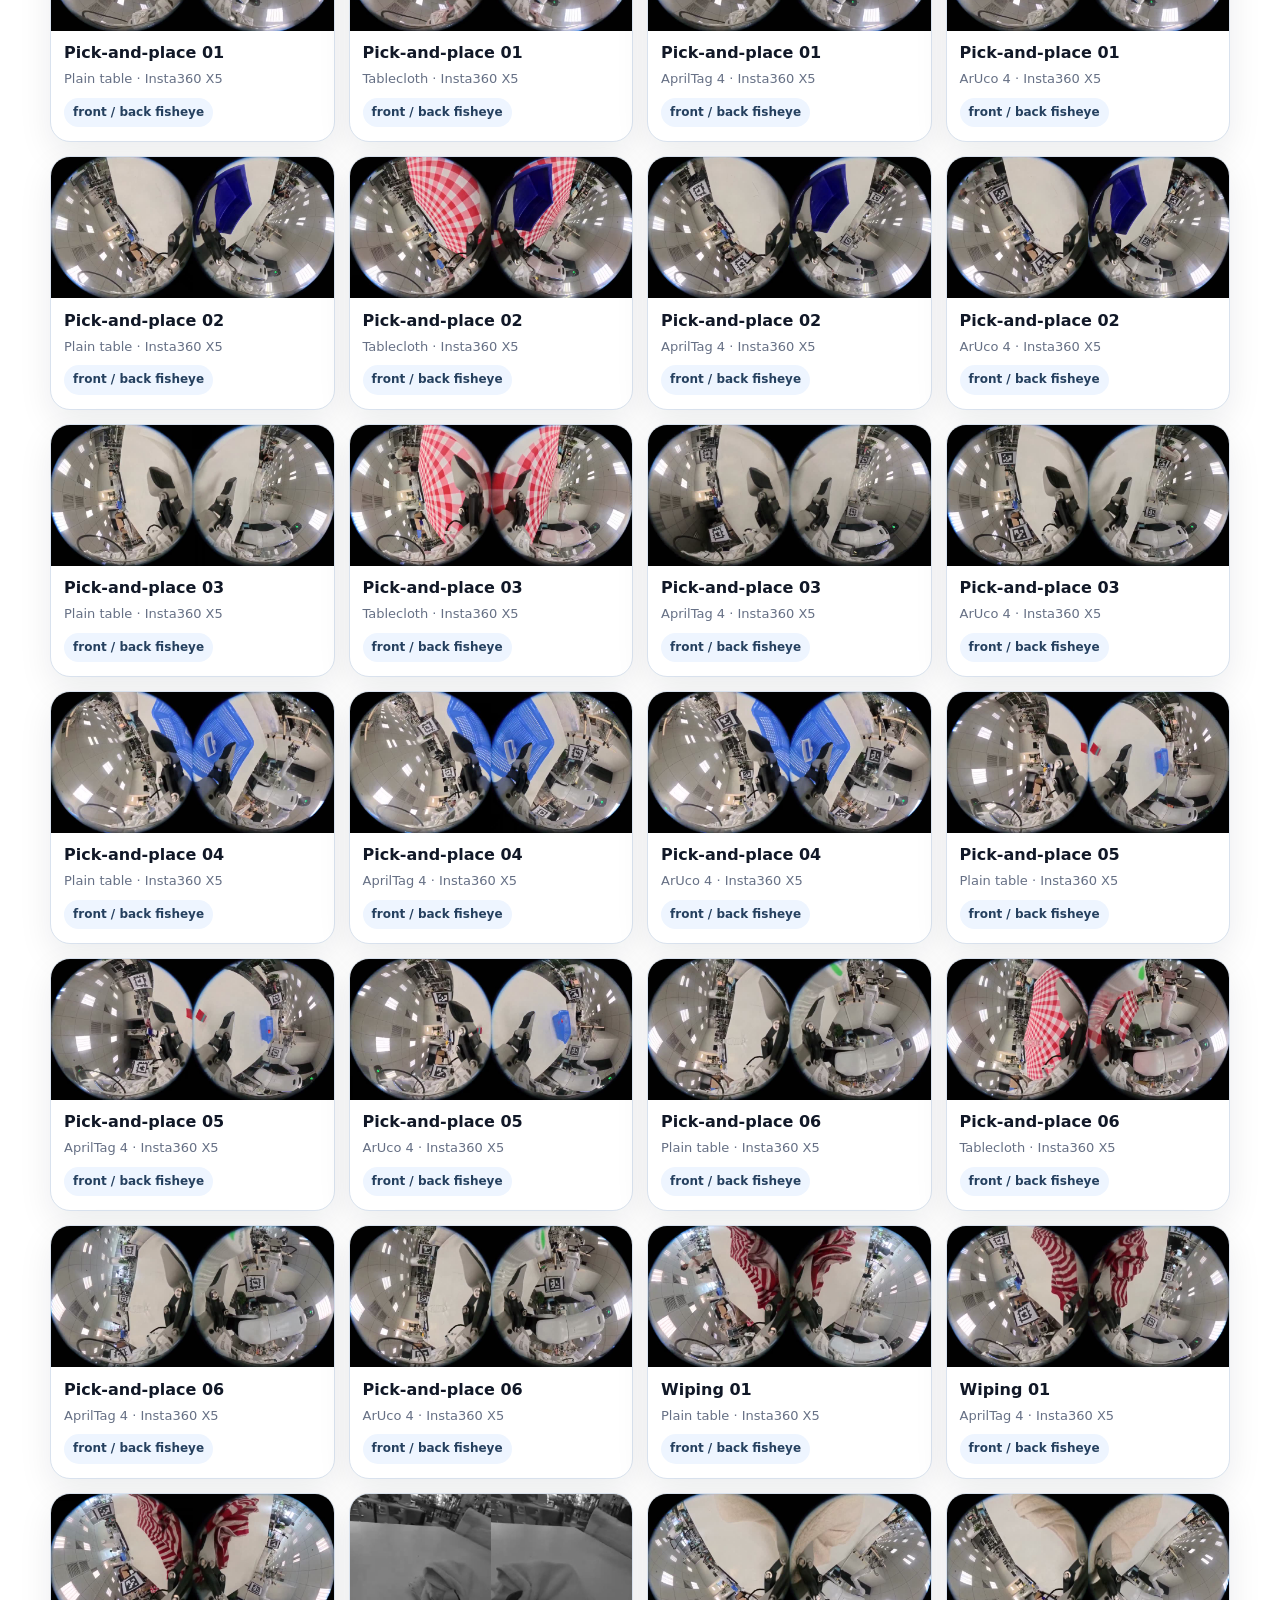
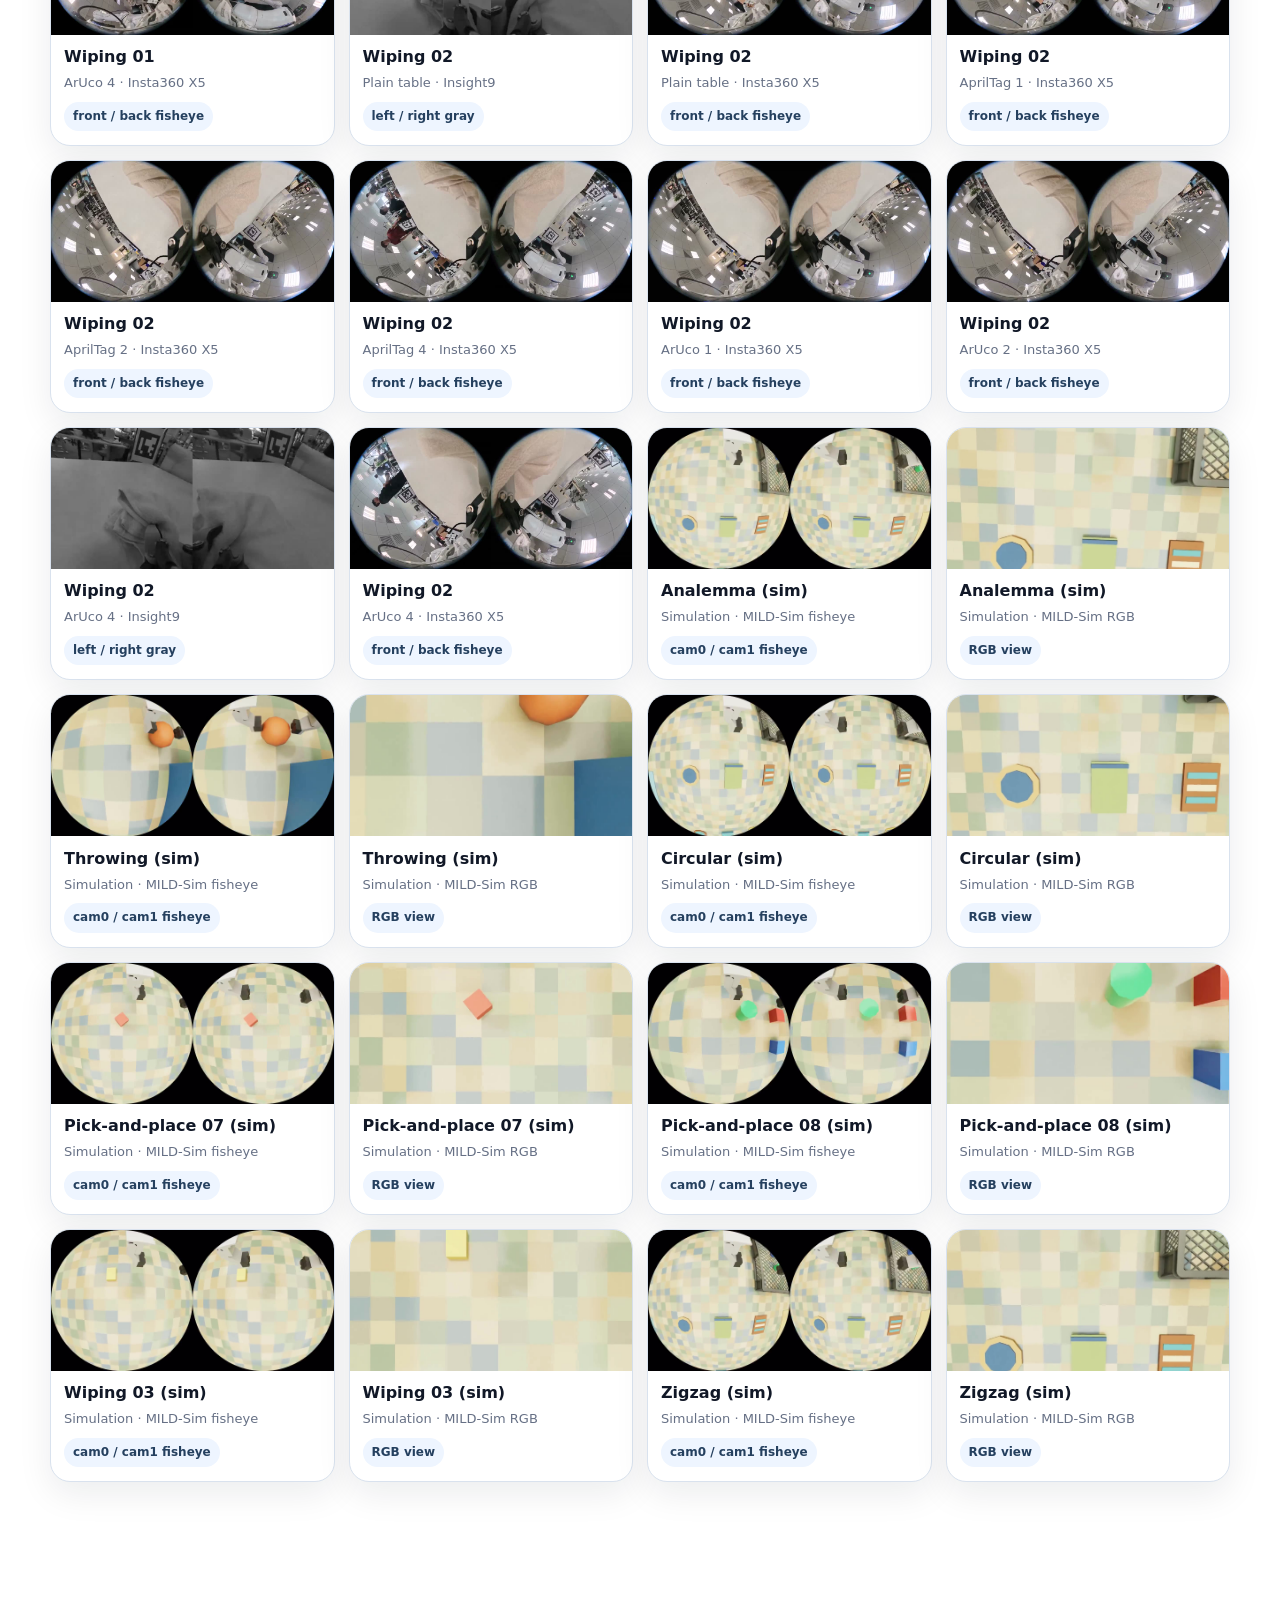
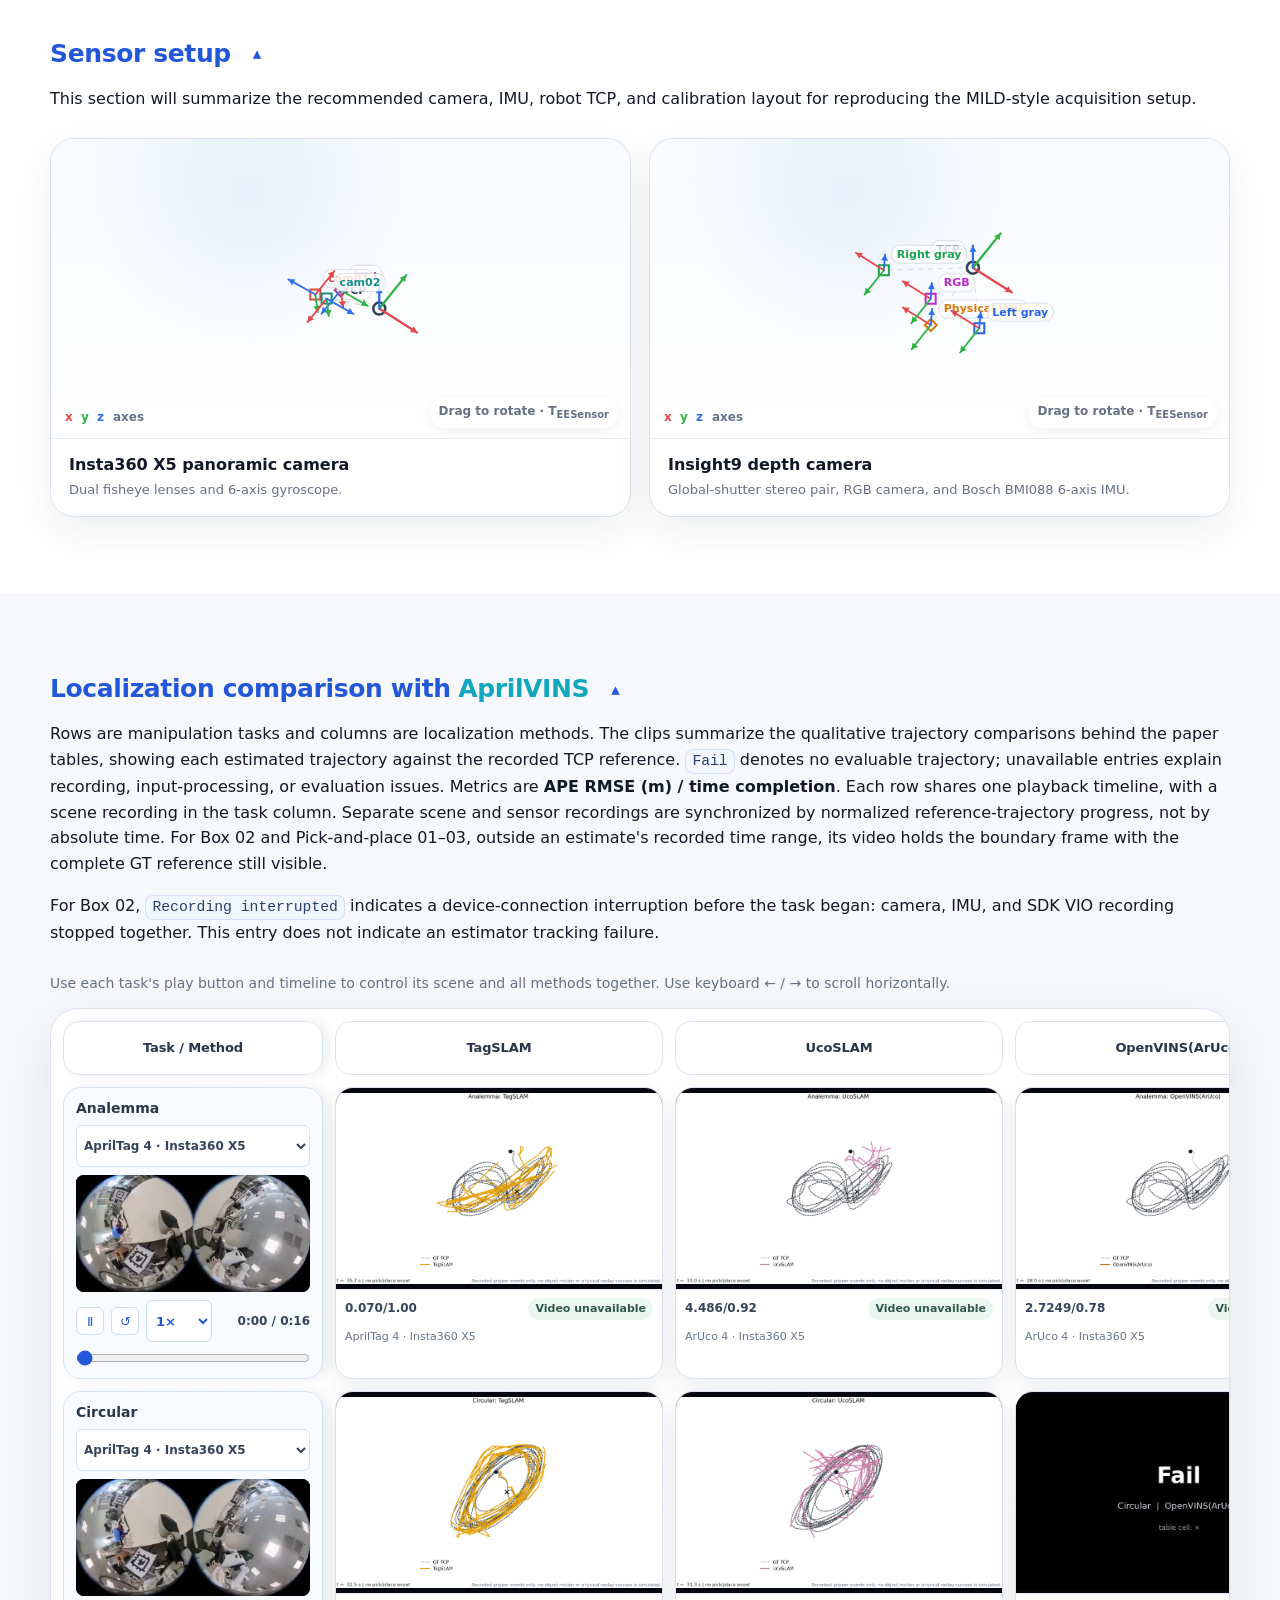
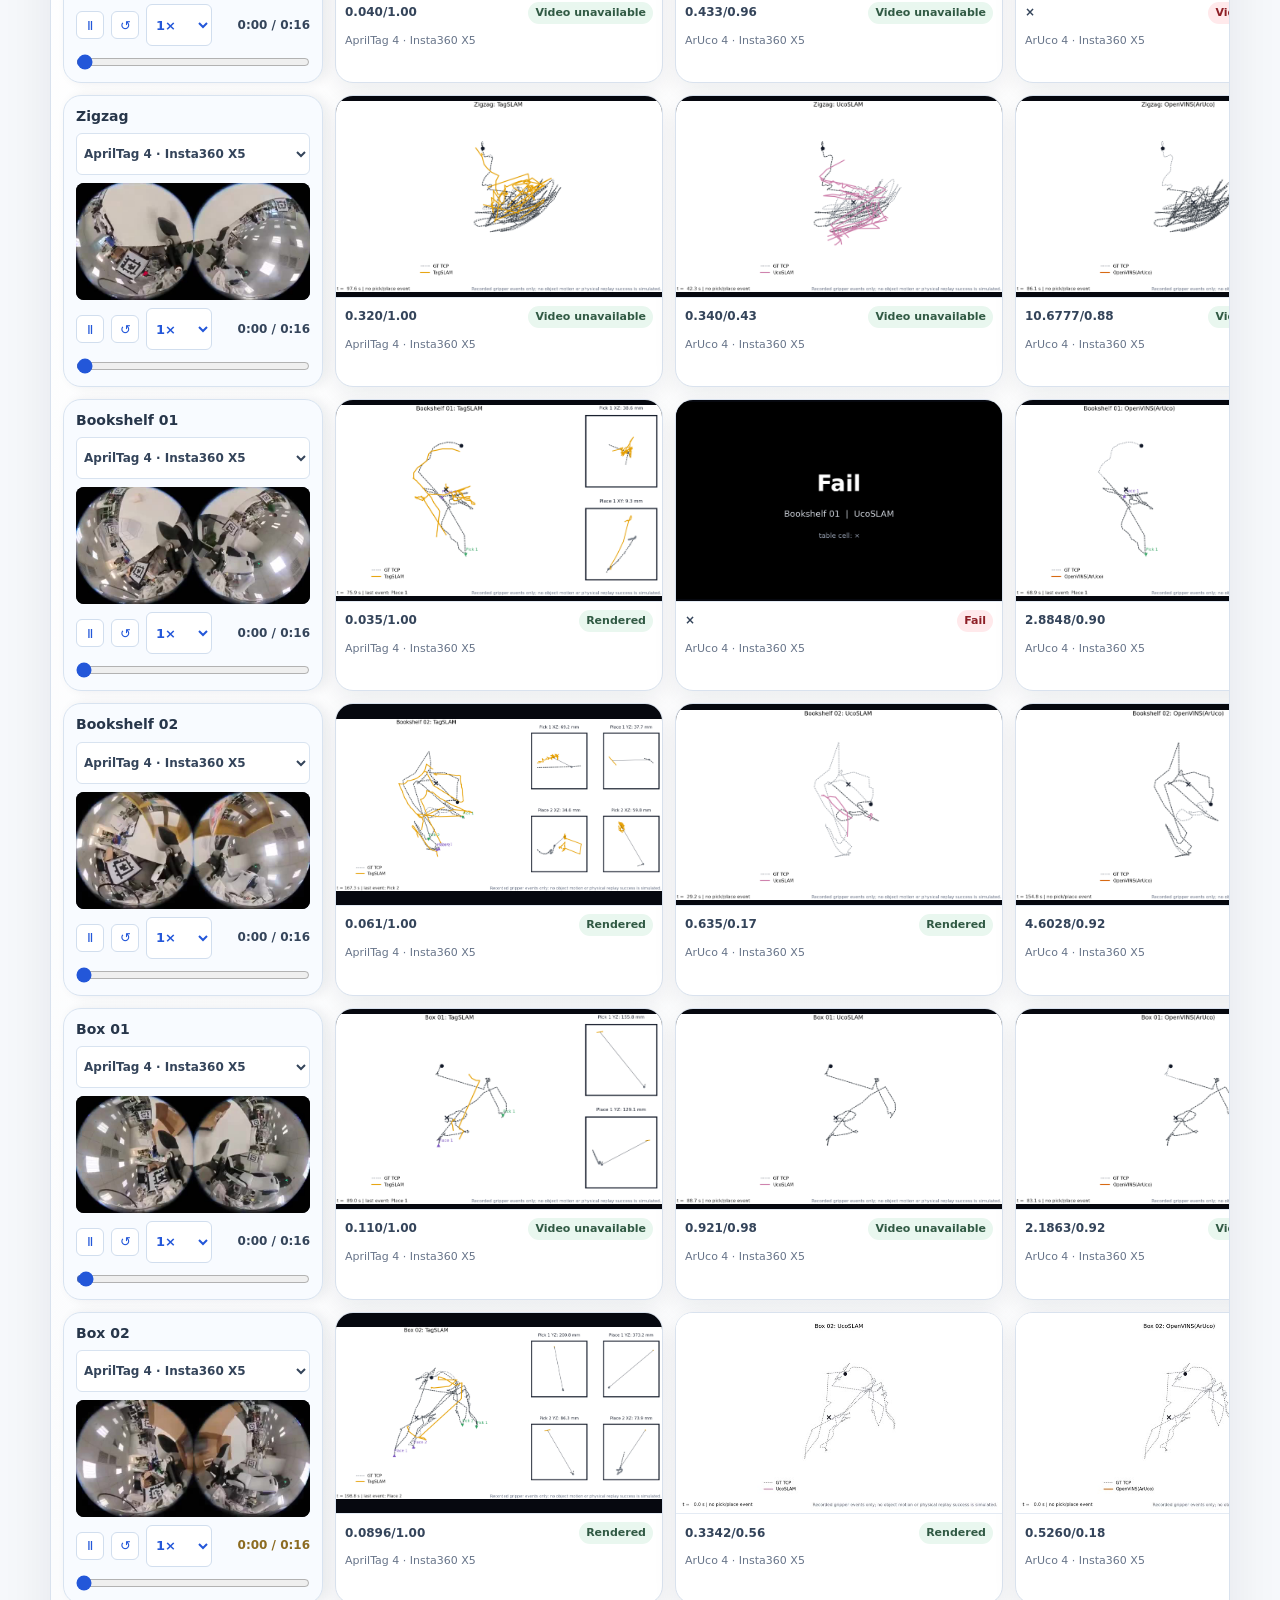
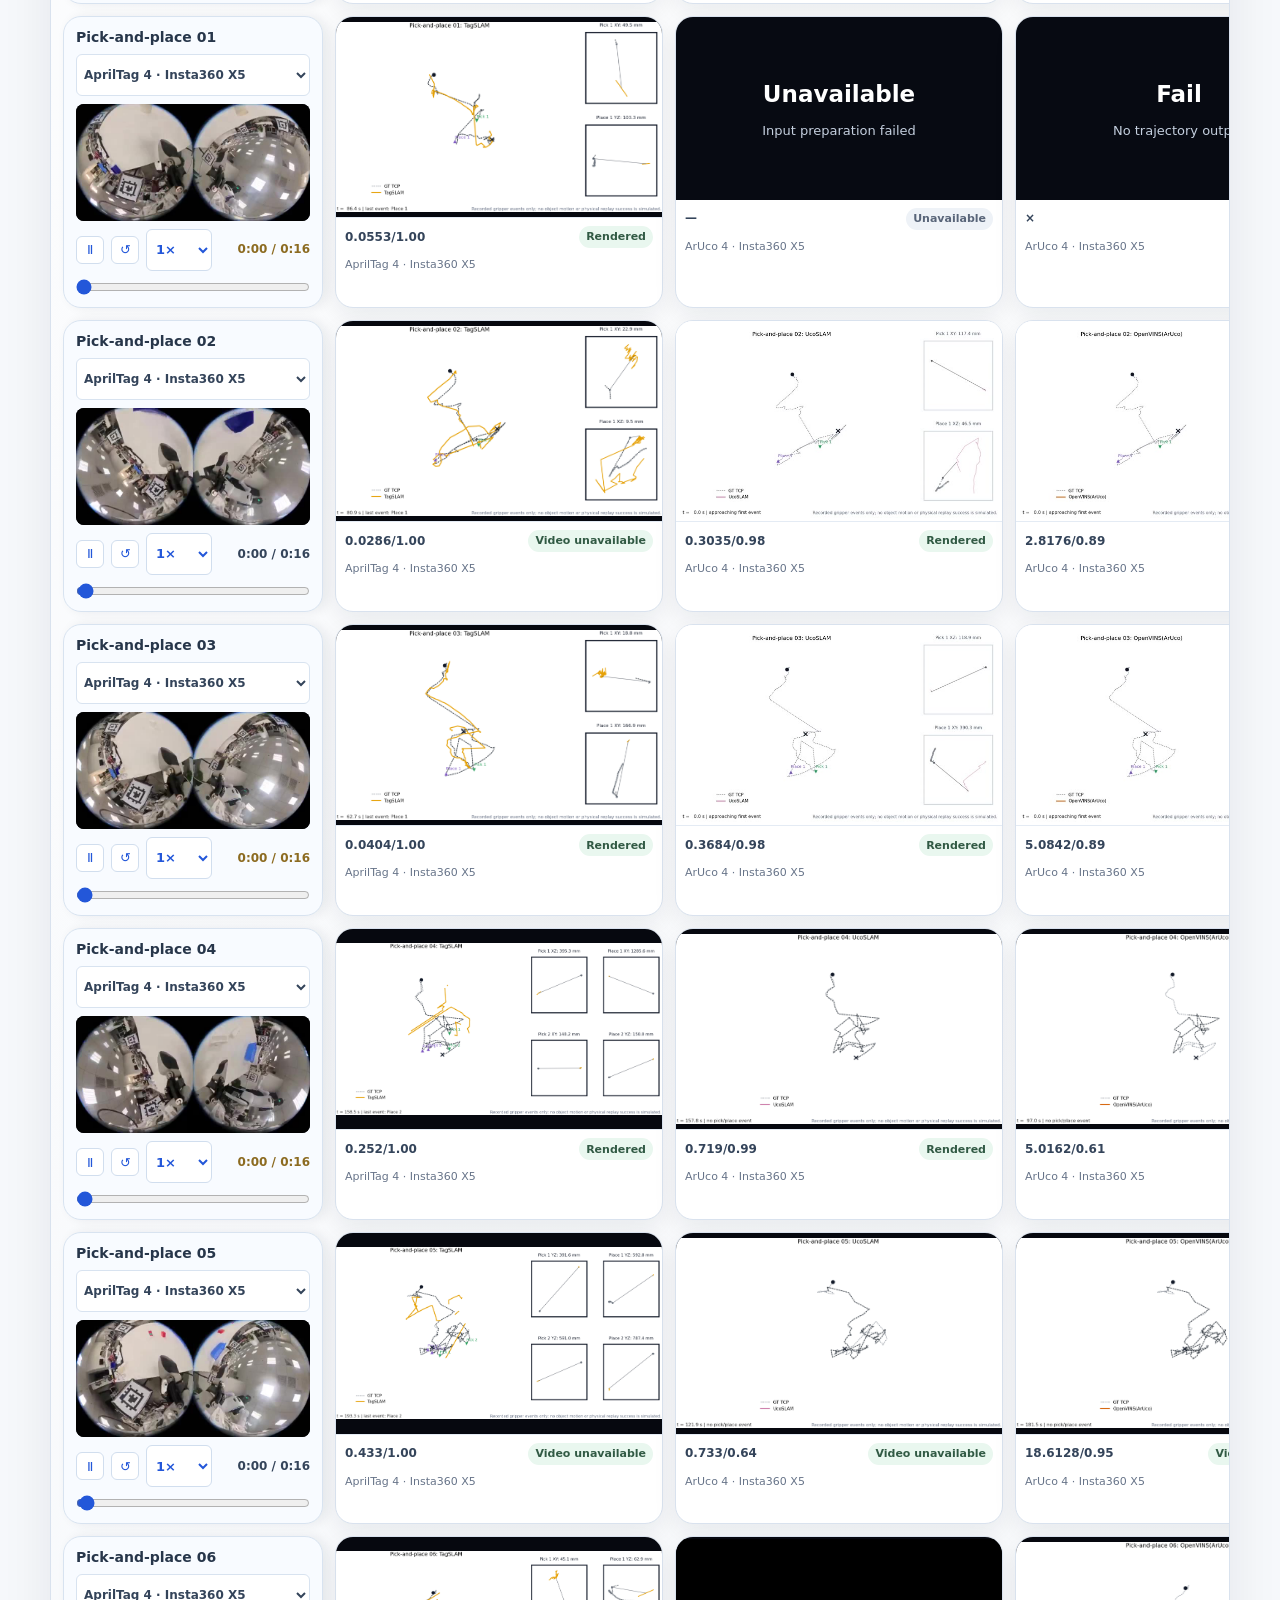
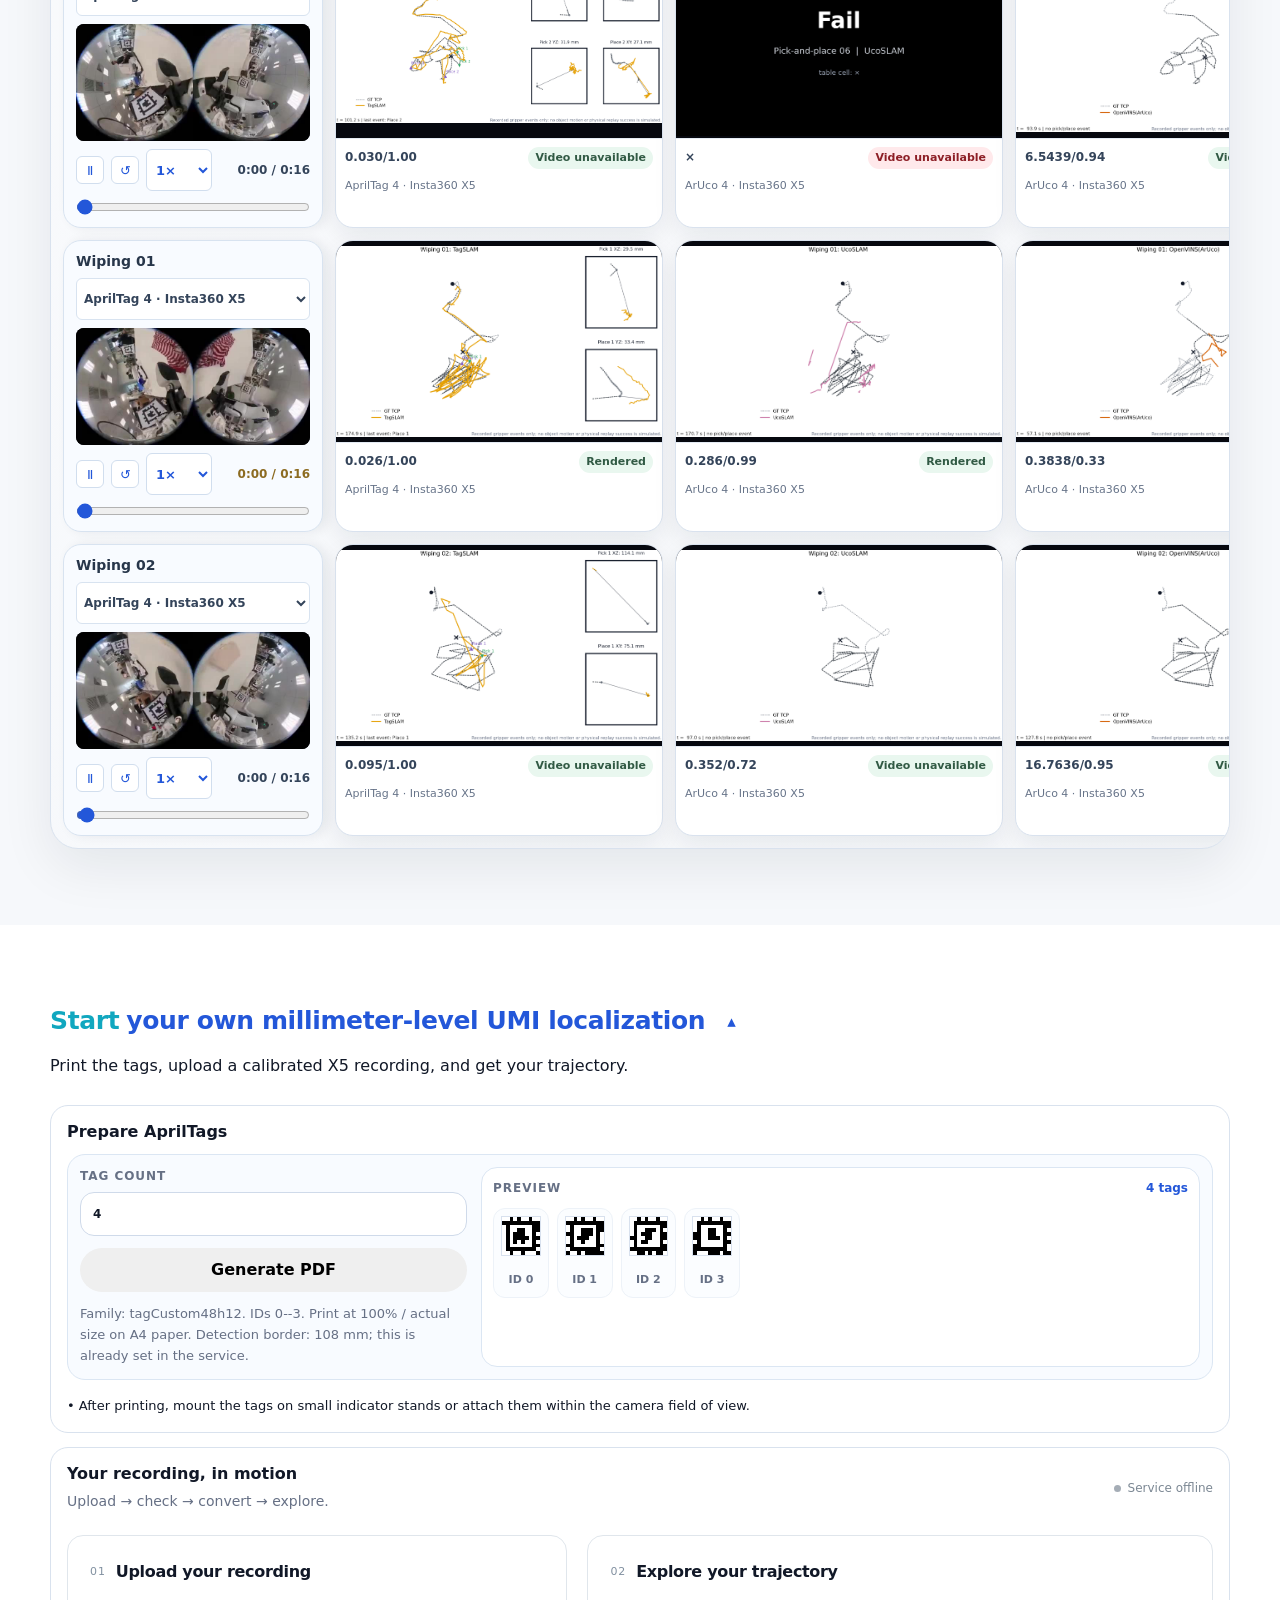
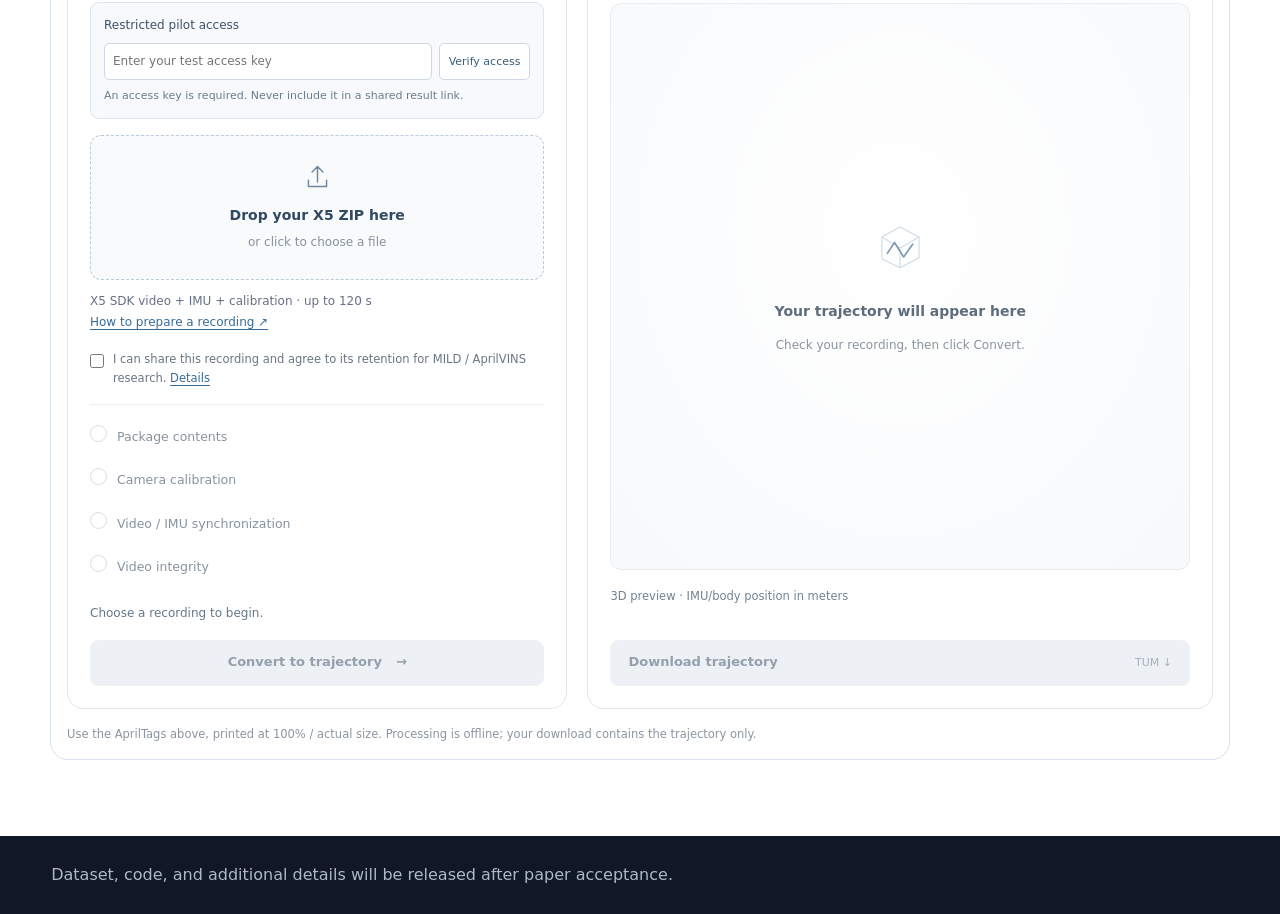
==== commit f3a42a46: "Display comparison failures with Unicode crosses" ====
--- a/index.html
+++ b/index.html
@@ -15,7 +15,7 @@
   <script defer src="assets/js/collapsible-sections.js?v=20260917-default-collapsed-v1"></script>
   <script defer src="assets/js/handeye-mini.js?v=20260917-handeye-mini-v1"></script>
   <script defer src="assets/js/video-gallery.js?v=20260918-download-bubble-v2"></script>
-  <script defer src="assets/js/replay-row-sync.js?v=20261012-rendered-label-v6"></script>
+  <script defer src="assets/js/replay-row-sync.js?v=20261012-failure-symbol-v7"></script>
   <script defer src="assets/js/replay-sticky-header.js?v=20261011-sticky-header-v1"></script>
   <script defer src="assets/js/tagCustom48h12-data.js?v=20260918-custom48h12-data-v1"></script>
   <script defer src="assets/js/apriltag-print.js?v=20260919-fixed-size-v1"></script>
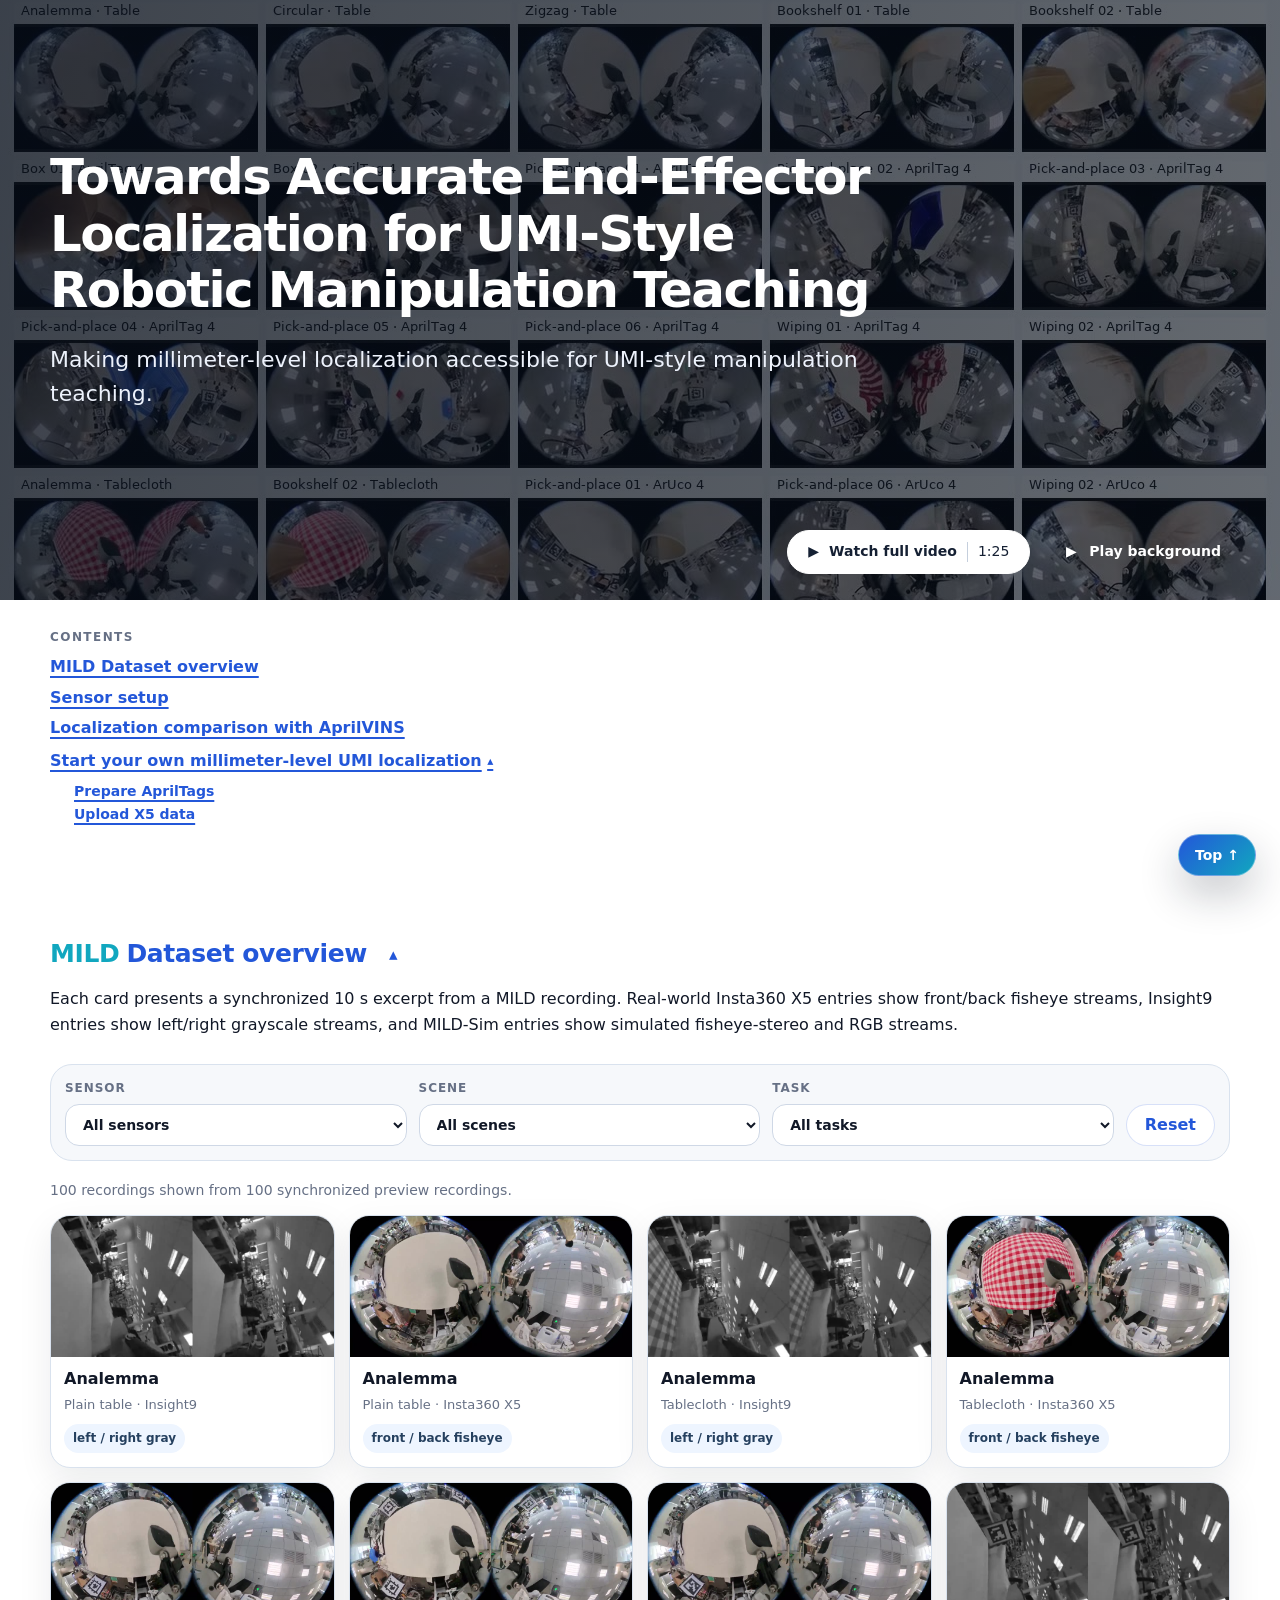
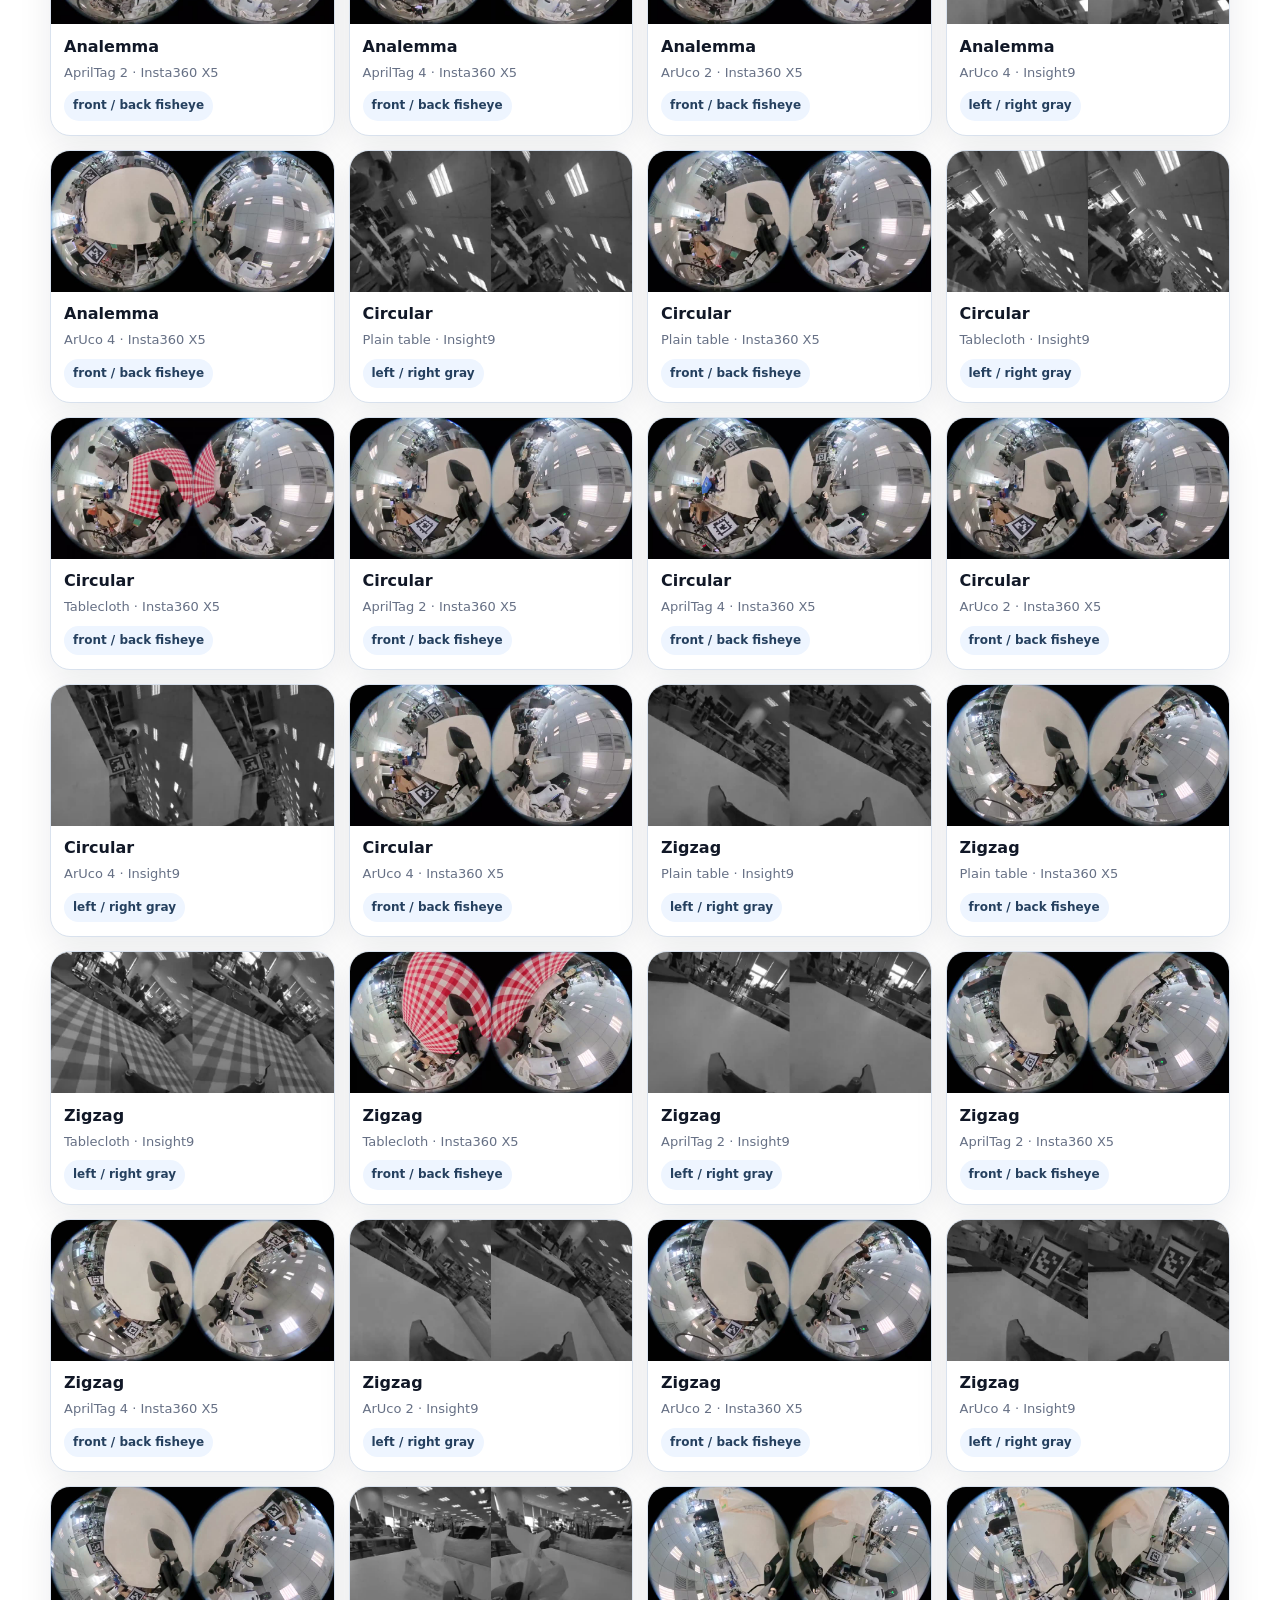
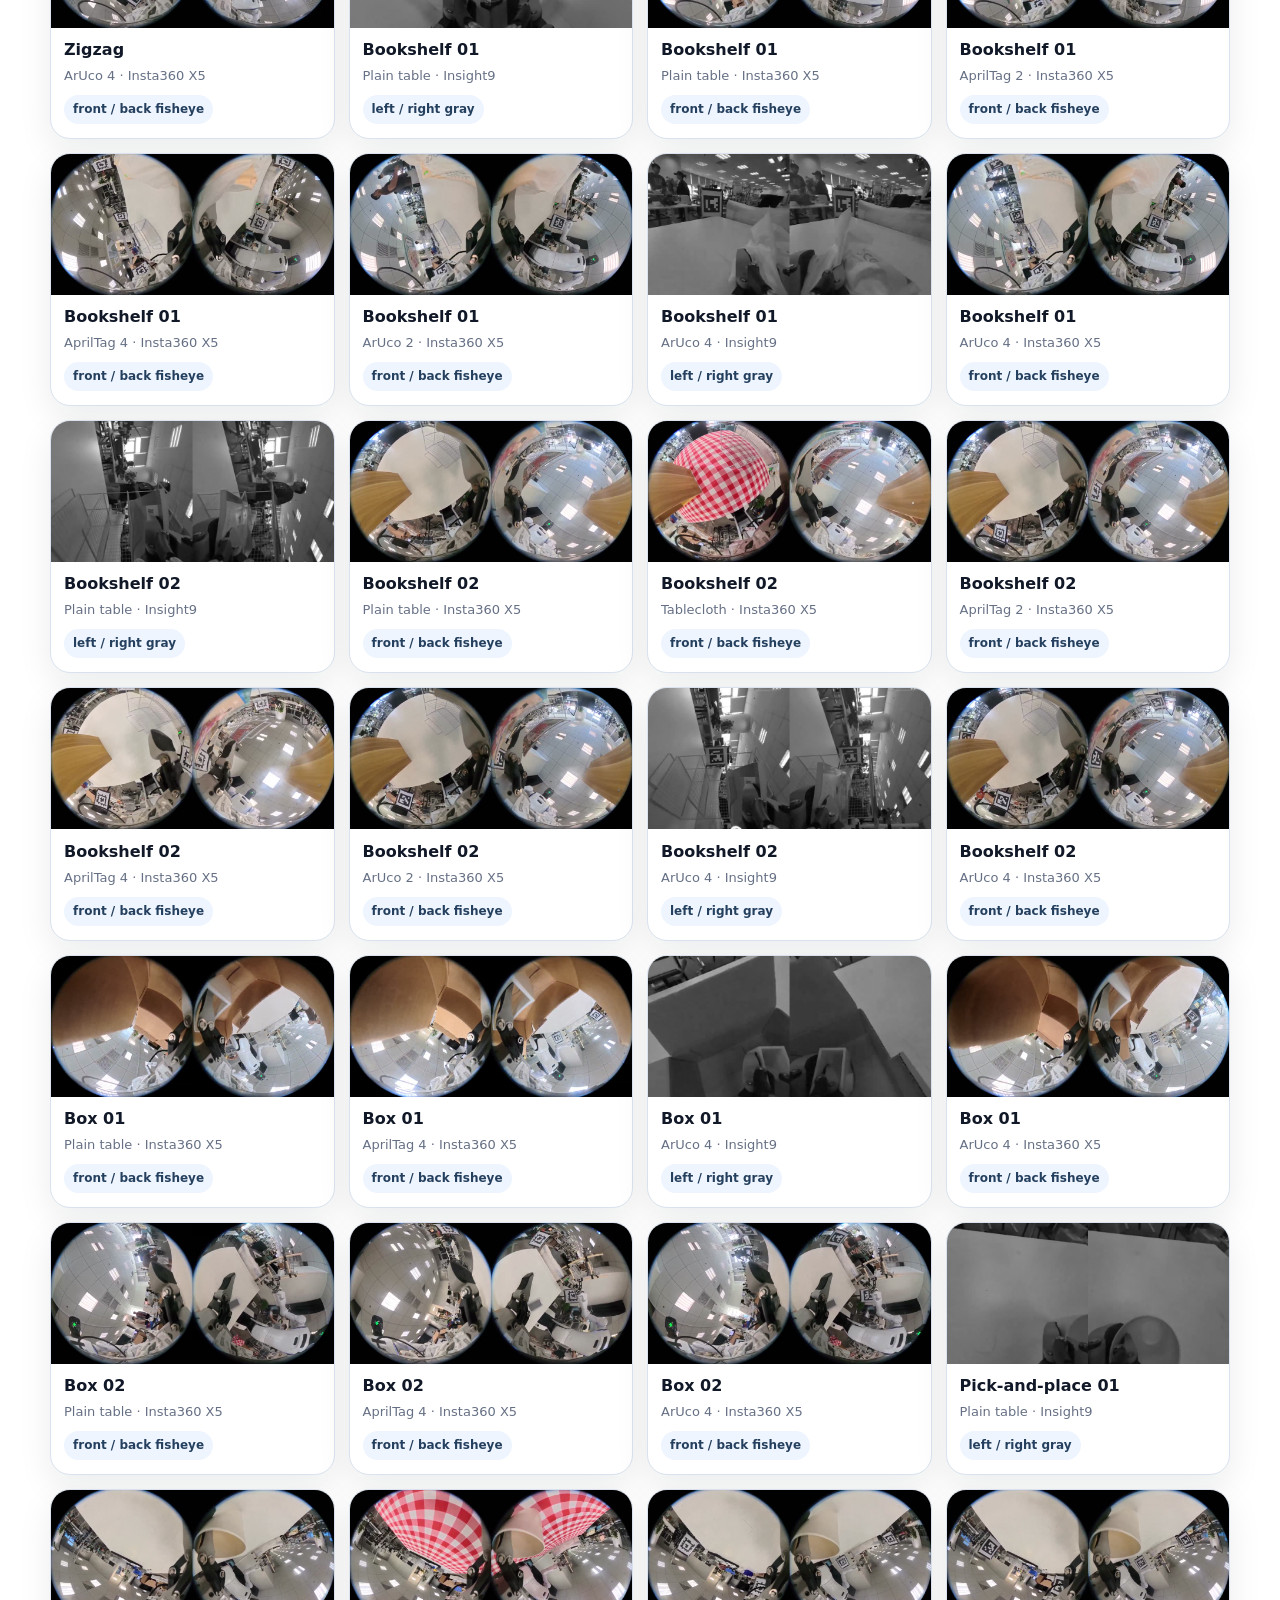
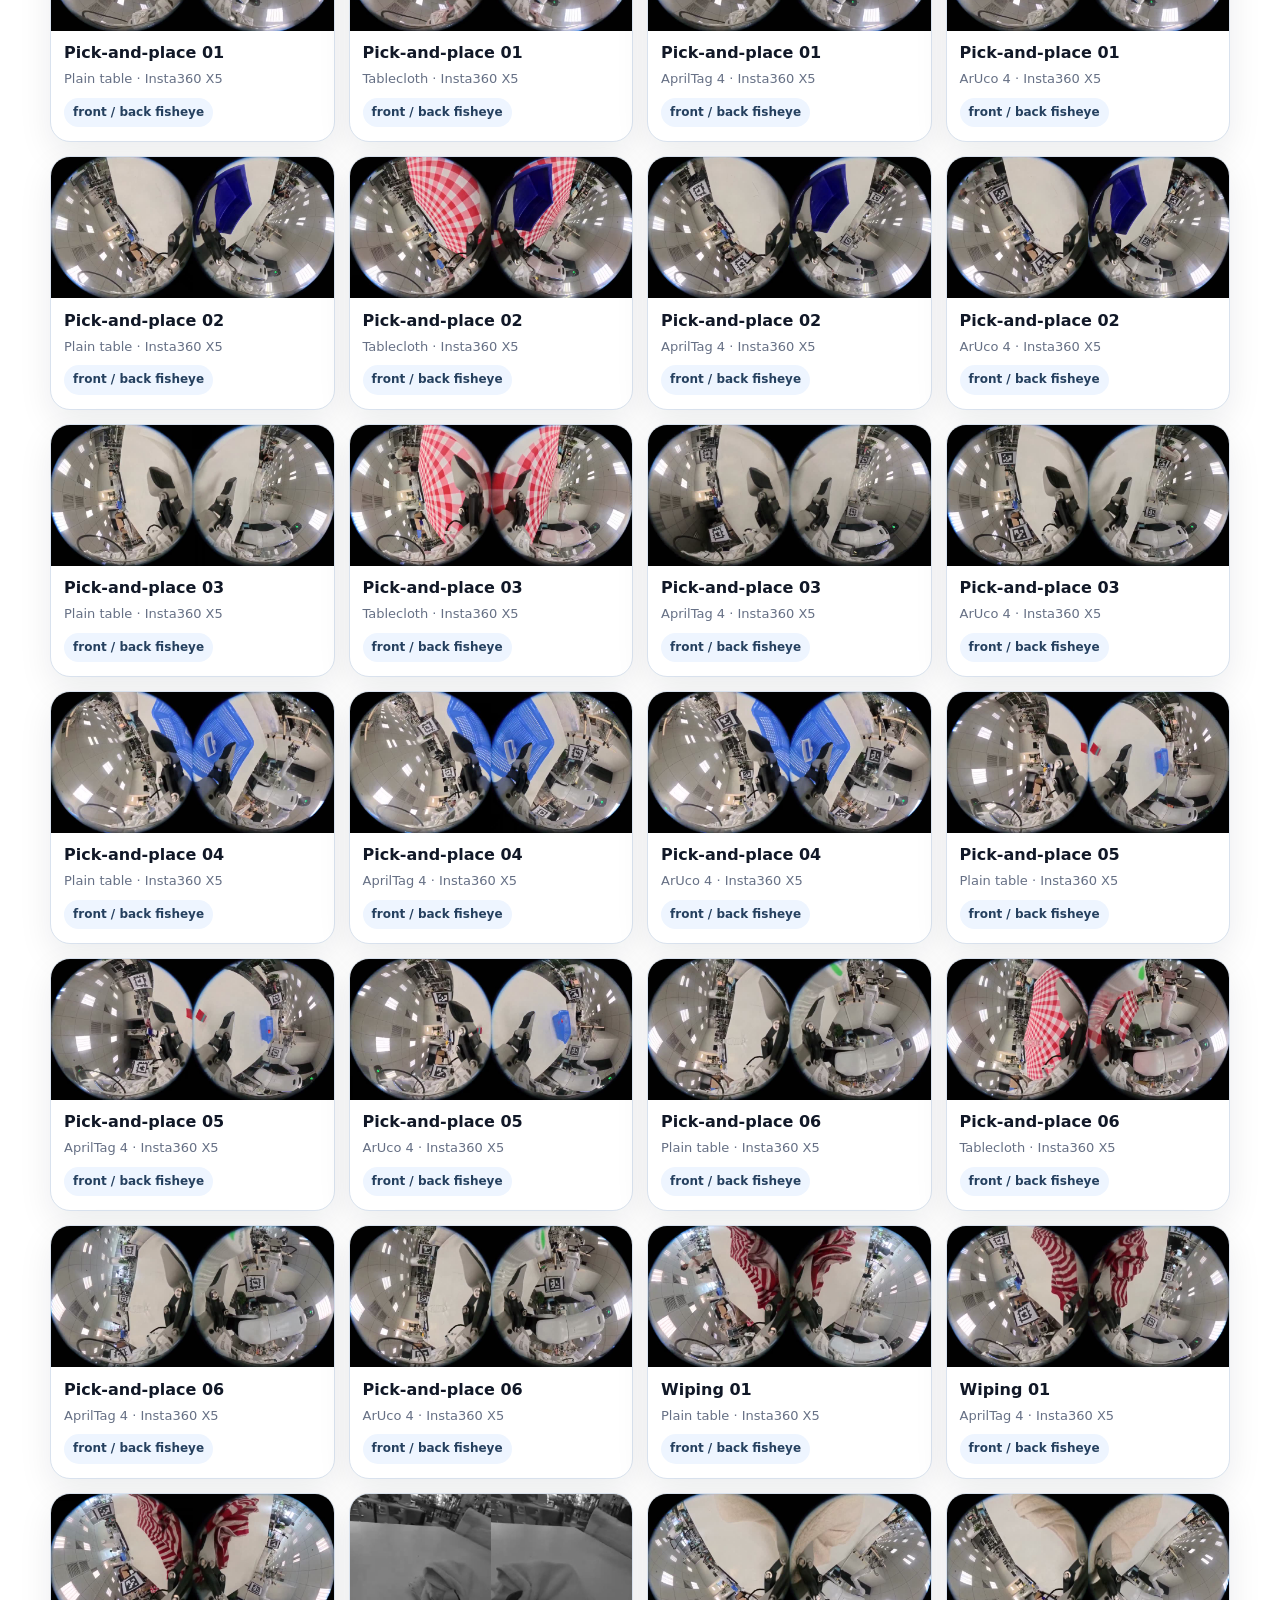
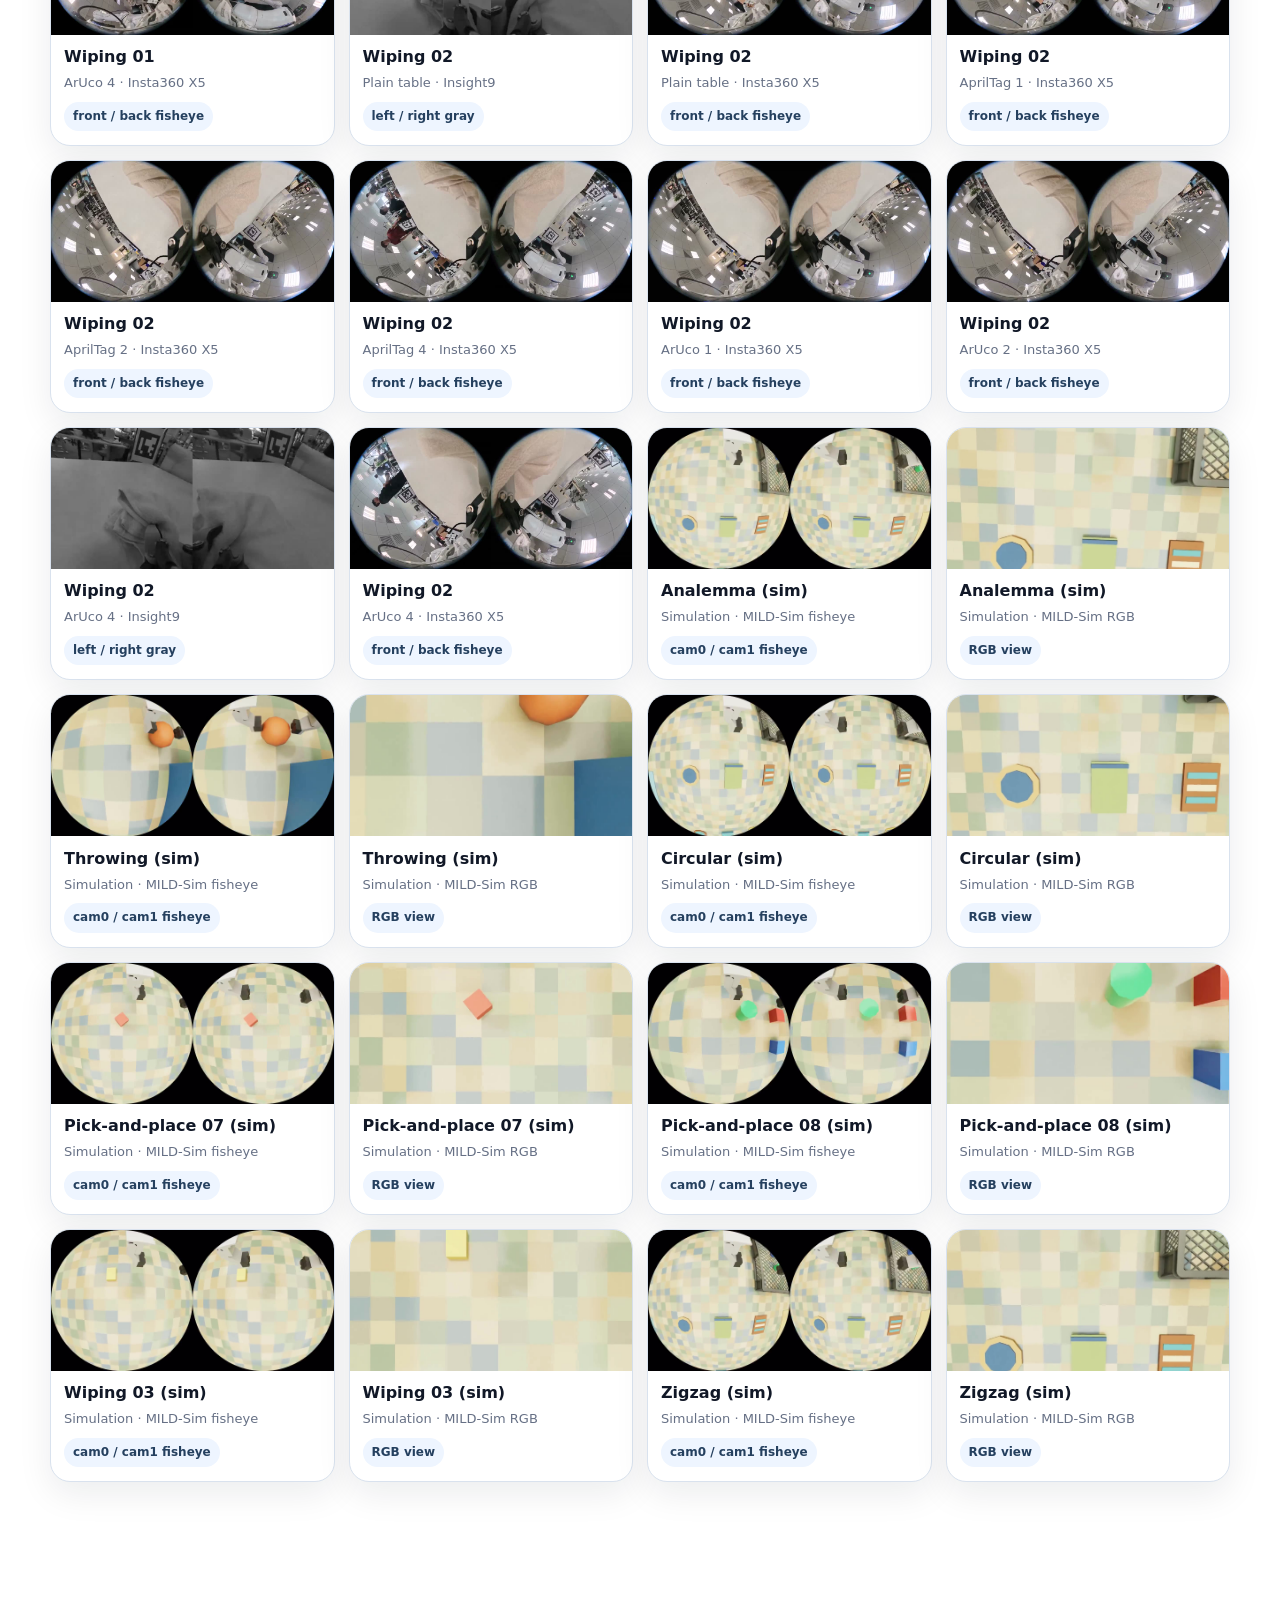
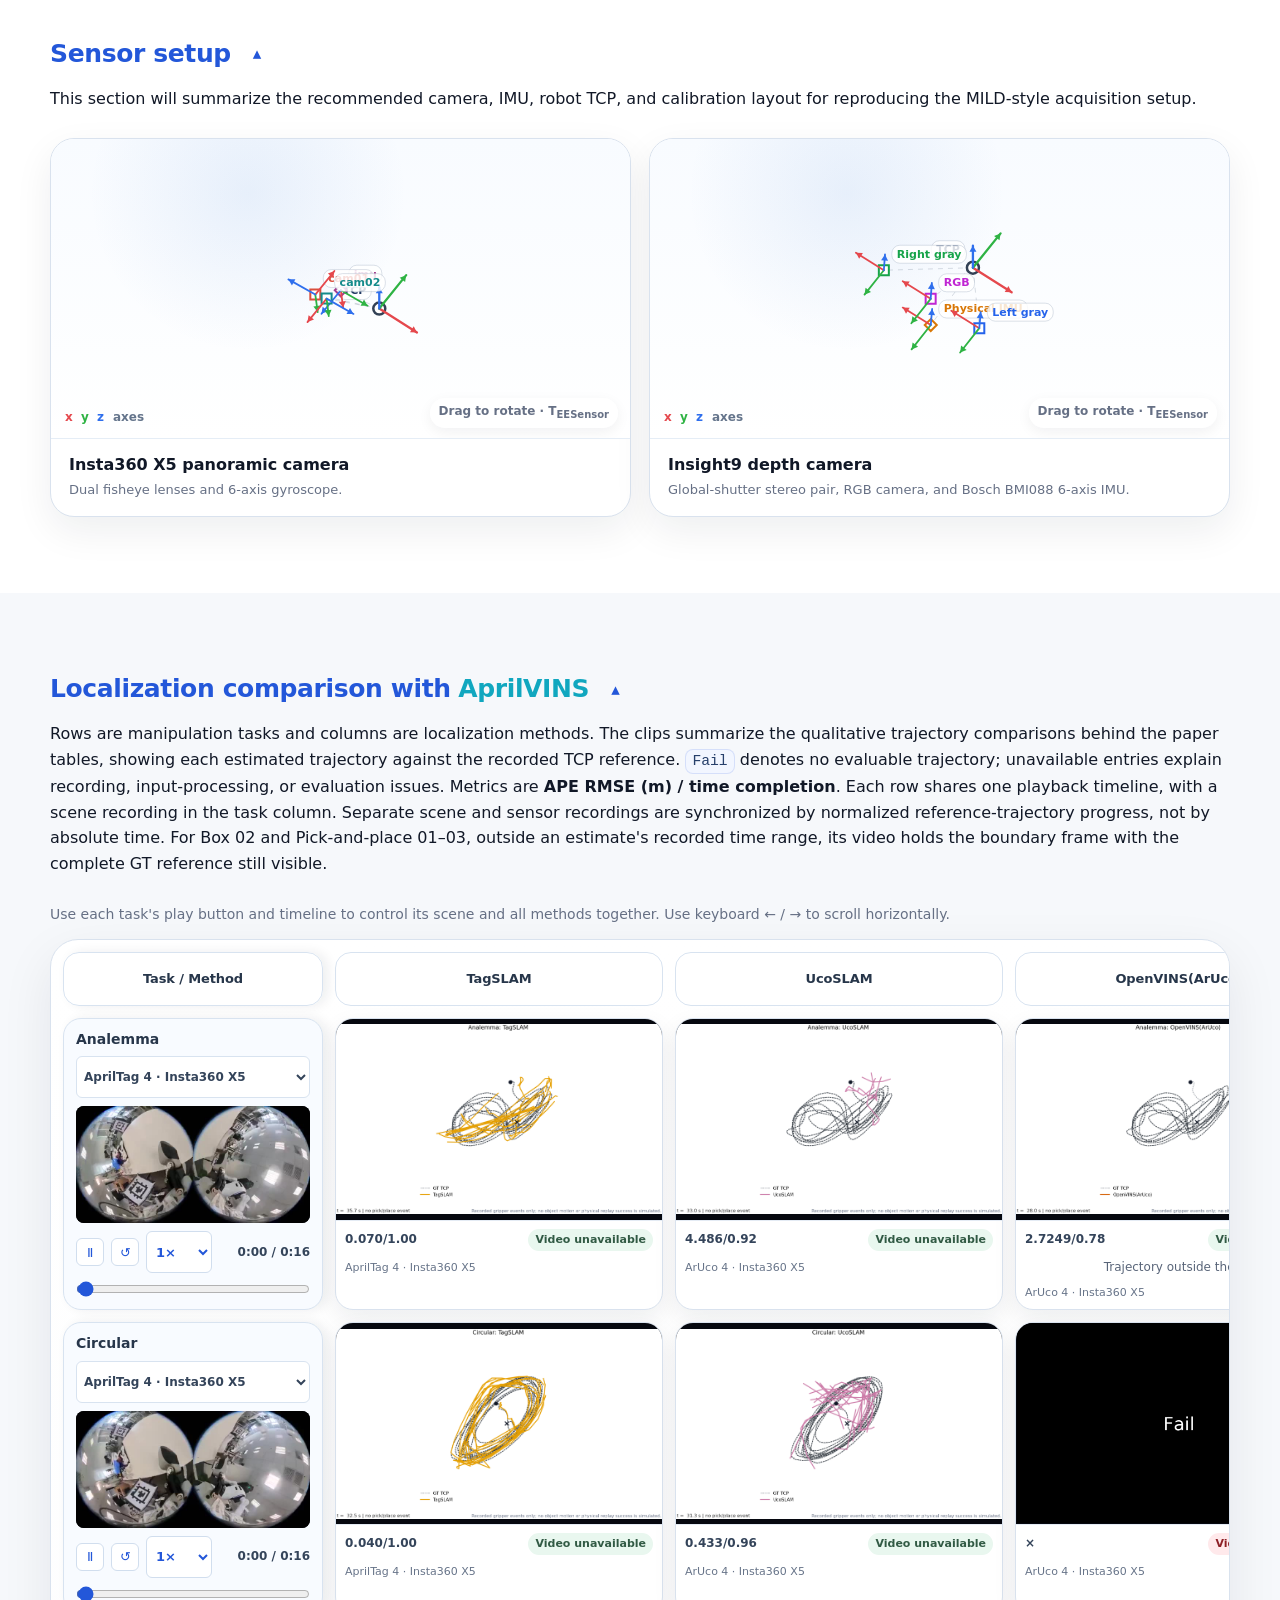
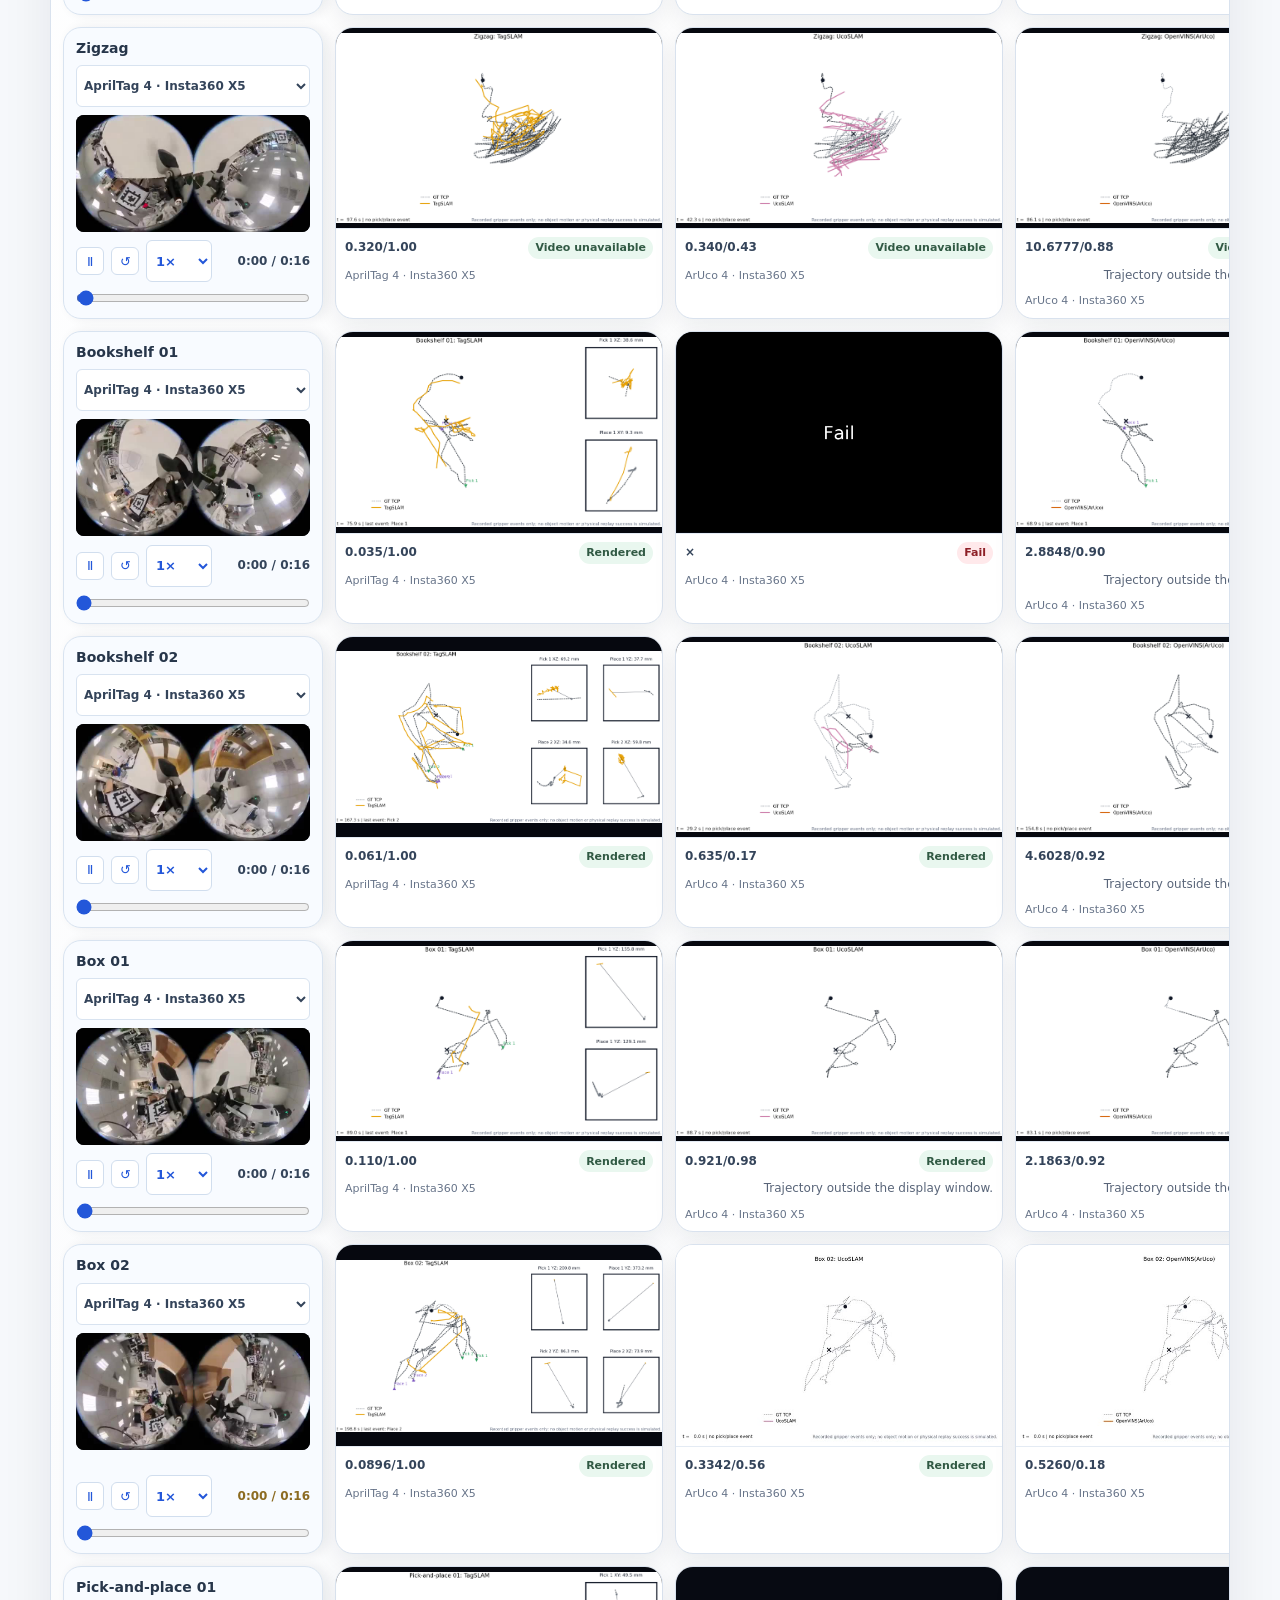
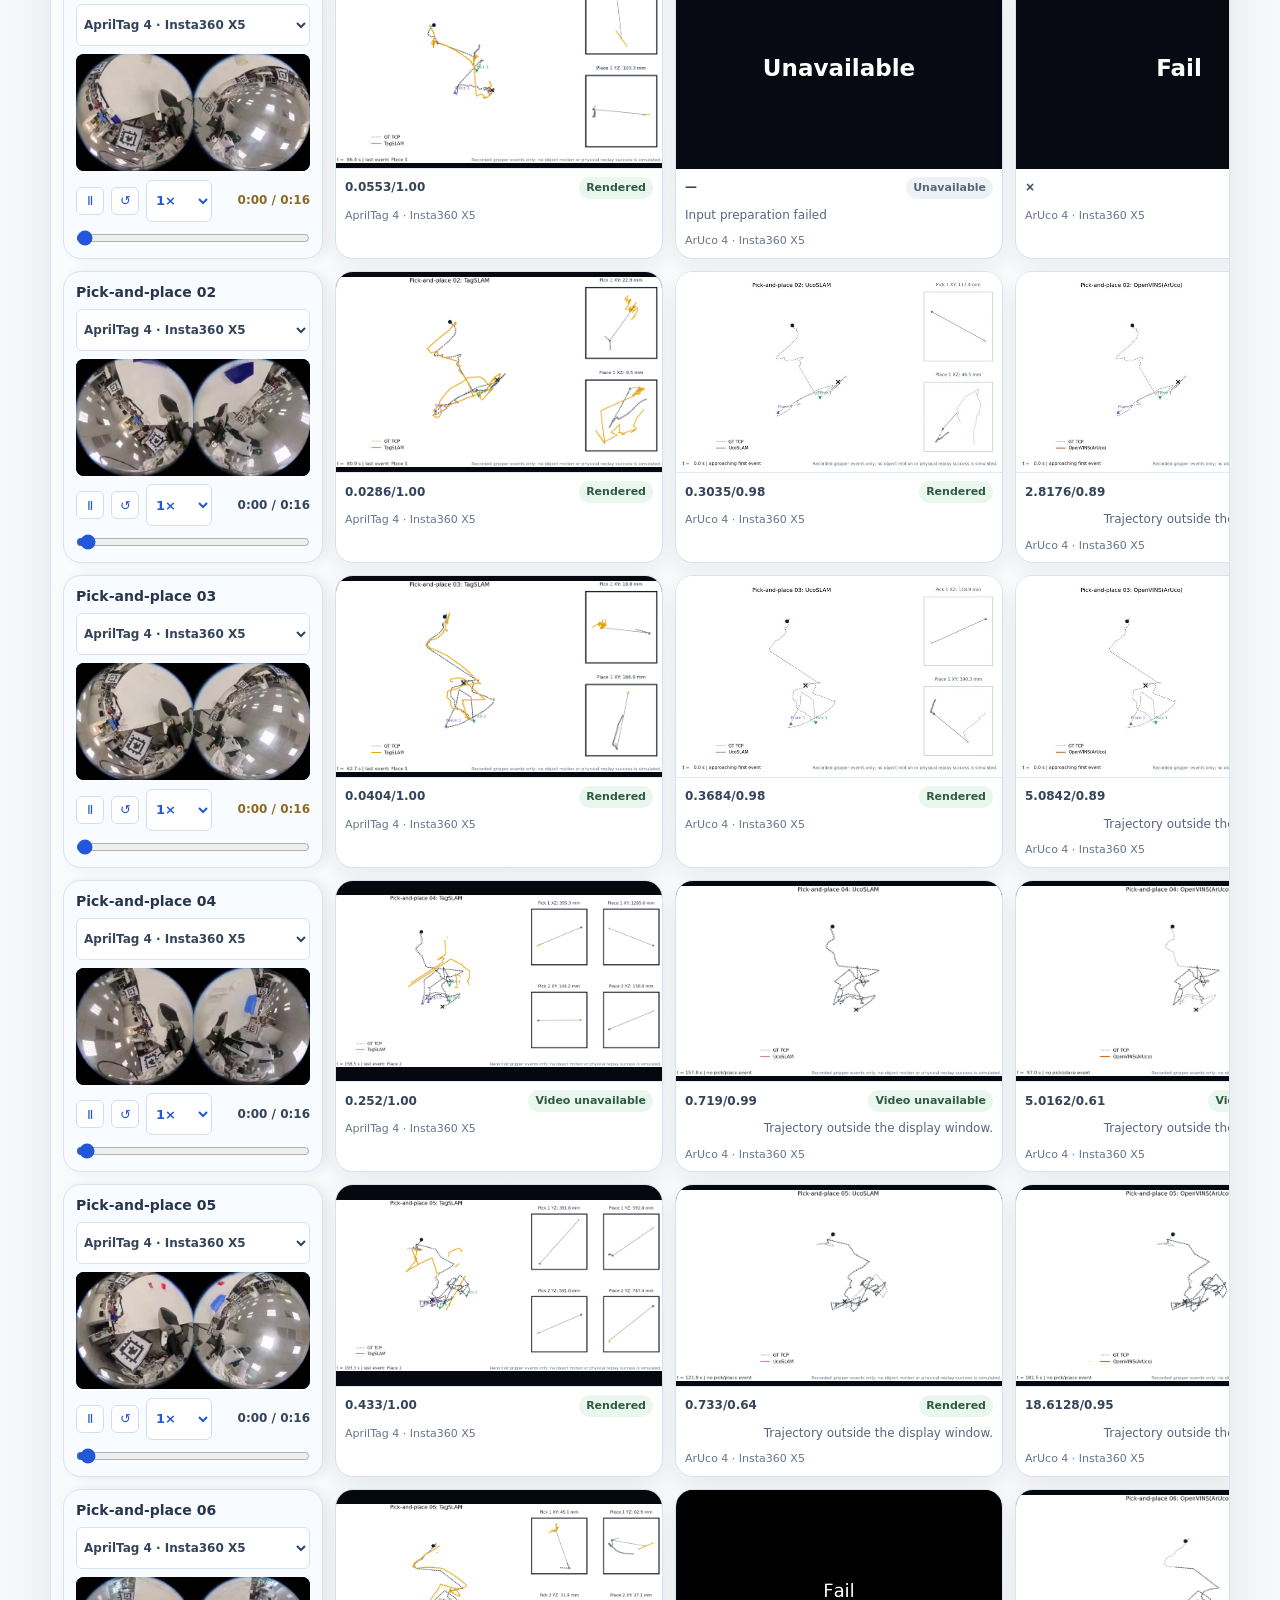
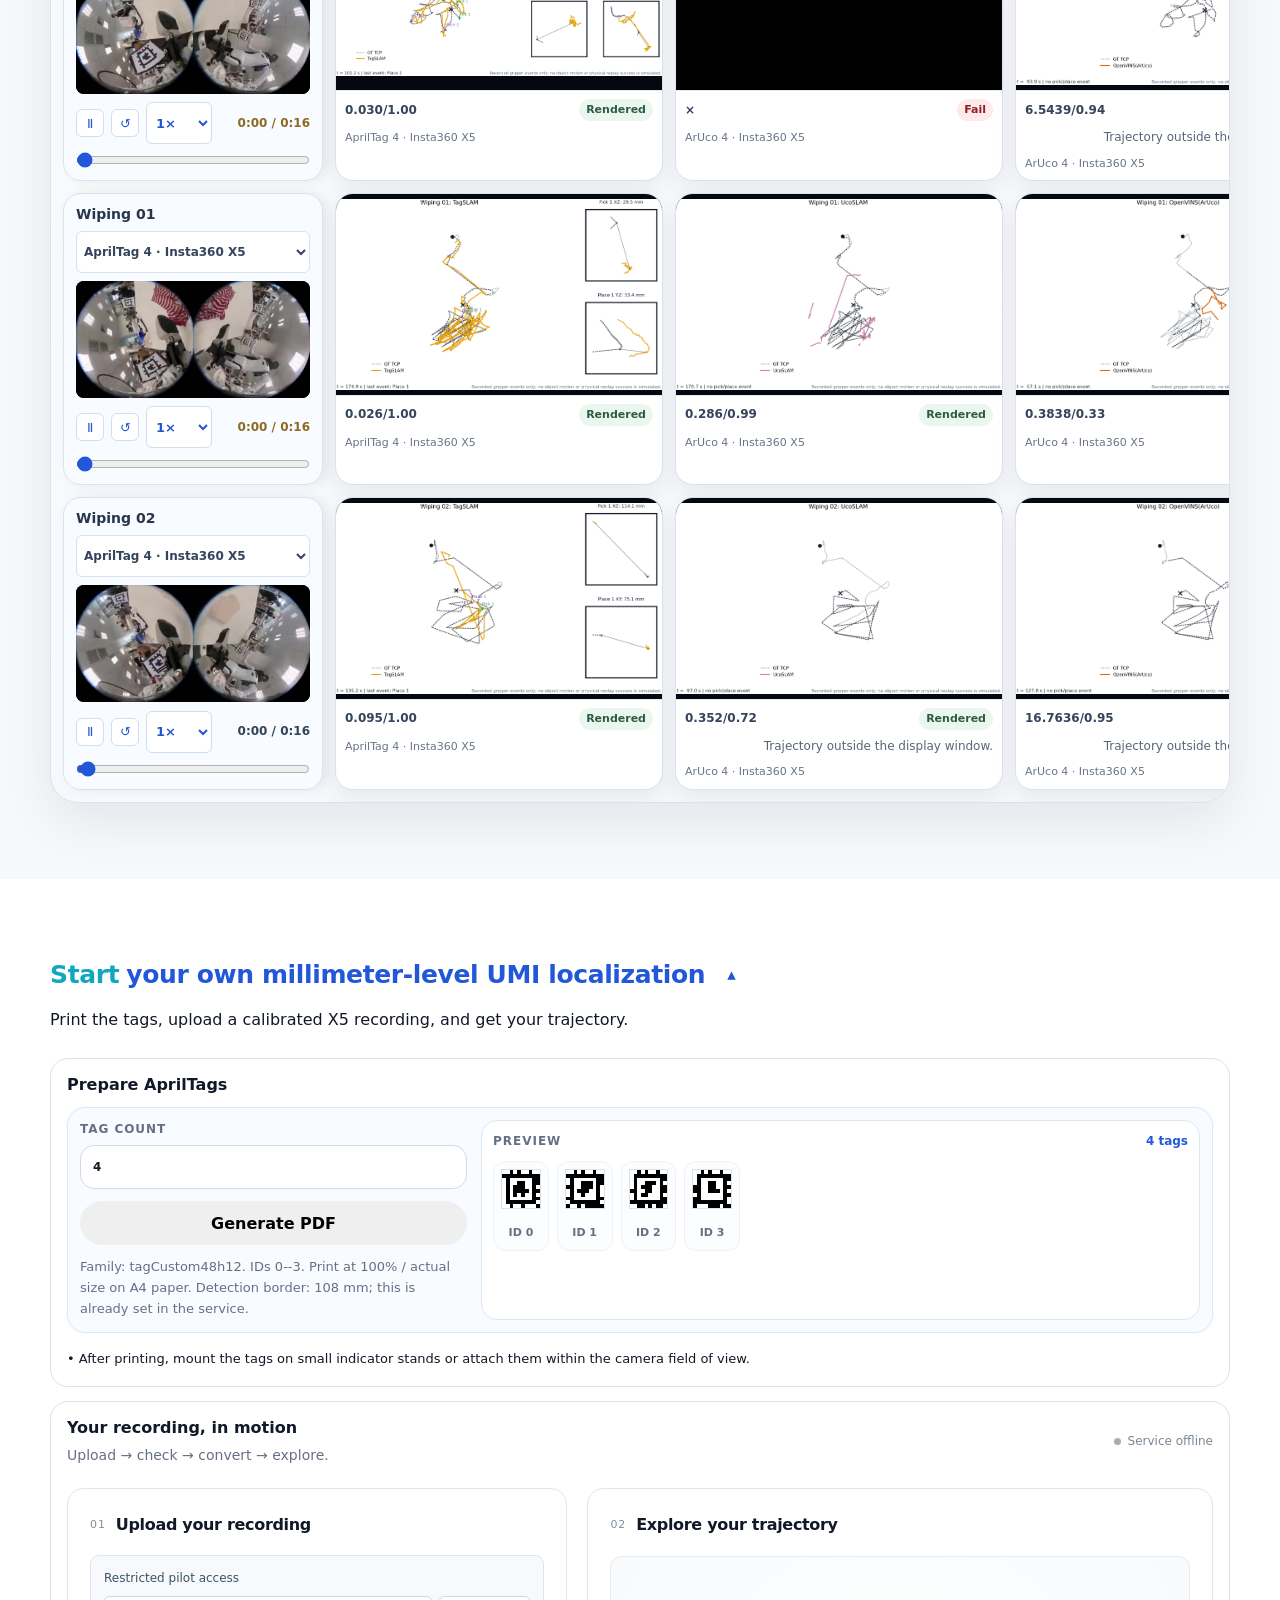
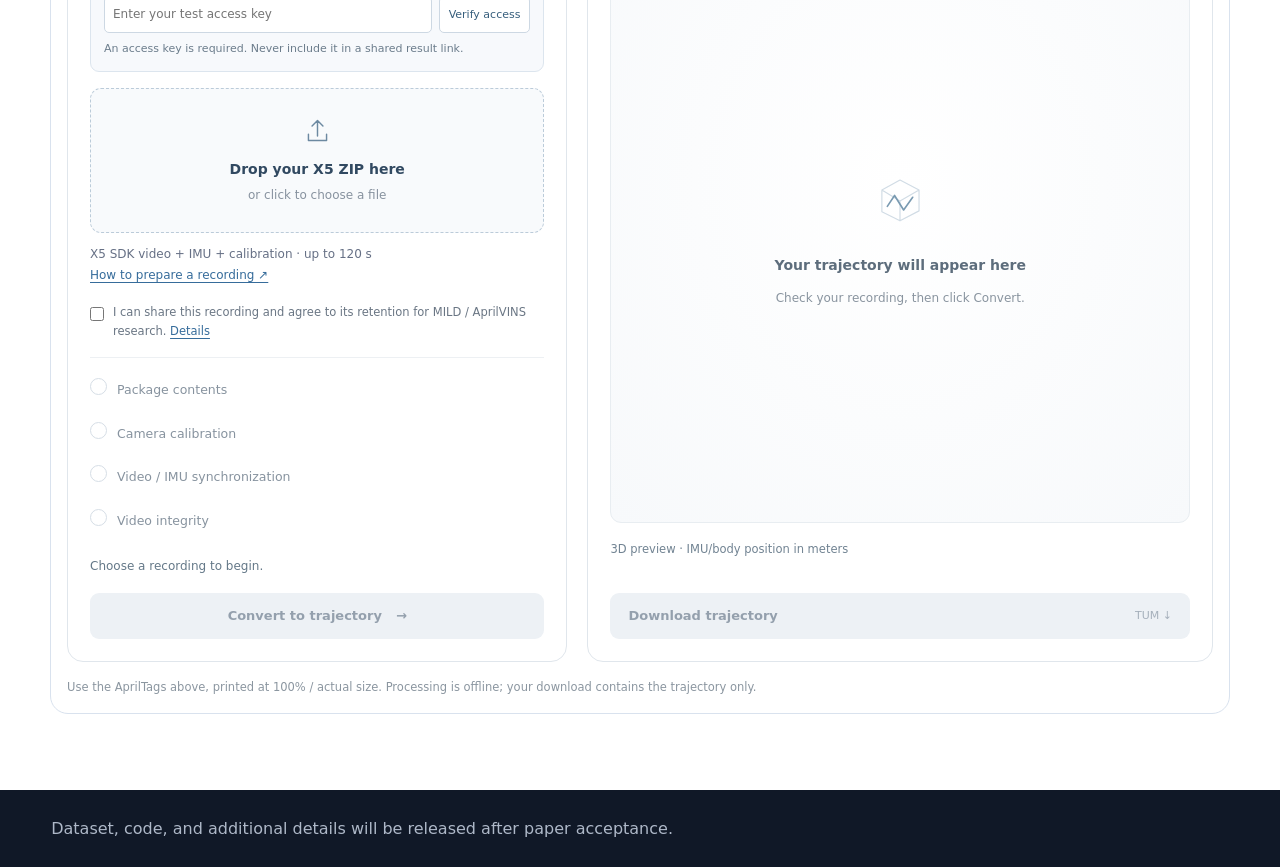
==== commit 7c996fc4: "Clarify comparison availability and clipped trajectories" ====
--- a/index.html
+++ b/index.html
@@ -8,14 +8,14 @@
   <meta name="description" content="Project page for the MILD paper, providing supplementary real-world task videos, sensor views, scene variants, and qualitative trajectory materials.">
   <title>Towards Accurate End-Effector Localization for UMI-Style Robotic Manipulation Teaching</title>
   <link rel="stylesheet" href="assets/css/styles.css?v=20260919-simple-v1">
-  <link rel="stylesheet" href="assets/css/comparison.css?v=20261012-coverage-hold-scoped-v5">
+  <link rel="stylesheet" href="assets/css/comparison.css?v=20261012-reason-labels-v8">
   <link rel="stylesheet" href="assets/css/localization.css?v=20260924-pilot-v1">
   <link rel="stylesheet" href="assets/css/hero-video.css?v=20260923-v8-2">
   <script defer src="assets/js/hero-video.js?v=20260923-v8-1"></script>
   <script defer src="assets/js/collapsible-sections.js?v=20260917-default-collapsed-v1"></script>
   <script defer src="assets/js/handeye-mini.js?v=20260917-handeye-mini-v1"></script>
   <script defer src="assets/js/video-gallery.js?v=20260918-download-bubble-v2"></script>
-  <script defer src="assets/js/replay-row-sync.js?v=20261012-failure-symbol-v7"></script>
+  <script defer src="assets/js/replay-row-sync.js?v=20261012-reason-labels-v8"></script>
   <script defer src="assets/js/replay-sticky-header.js?v=20261011-sticky-header-v1"></script>
   <script defer src="assets/js/tagCustom48h12-data.js?v=20260918-custom48h12-data-v1"></script>
   <script defer src="assets/js/apriltag-print.js?v=20260919-fixed-size-v1"></script>
@@ -174,12 +174,6 @@
           time range, its video holds the boundary frame with the complete
           GT reference still visible.
         </p>
-        <p class="comparison-recording-note">
-          For Box 02, <span class="inline-code">Recording interrupted</span>
-          indicates a device-connection interruption before the task began:
-          camera, IMU, and SDK VIO recording stopped together. This entry does
-          not indicate an estimator tracking failure.
-        </p>
       </div>
       <div class="section-content" id="event-zooms-content">
         <div class="replay-status" id="replayMatrixStatus">Loading replay matrix…</div>
--- a/assets/css/comparison.css
+++ b/assets/css/comparison.css
@@ -25,9 +25,10 @@
 .replay-video-window[data-coverage="missing"] video { visibility: hidden; }
 .replay-held-frame { position: absolute; inset: 0; width: 100%; height: 100%; object-fit: contain; background: #fff; pointer-events: none; }
 .replay-held-frame[hidden] { display: none; }
-.replay-status-panel { display: flex; flex-direction: column; align-items: center; justify-content: center; gap: 10px; width: 100%; aspect-ratio: 16 / 9; padding: 18px; background: #070a12; color: #fff; text-align: center; }
+.replay-status-panel { display: flex; flex-direction: column; align-items: center; justify-content: center; gap: 10px; width: 100%; aspect-ratio: 1152 / 712; padding: 18px; background: #070a12; color: #fff; text-align: center; }
 .replay-status-title { font-size: 23px; font-weight: 650; }
-.replay-status-detail { max-width: 260px; color: #c4cfde; font-size: 13px; line-height: 1.45; }
+.replay-cell-note { padding: 0 9px 8px; color: #596579; font-size: 12px; line-height: 1.45; }
+.replay-crop-note { text-align: right; }
 .replay-badge.is-ended { background: #eef2f7; color: #596579; }
 .replay-row[data-buffering="true"] .replay-row-time { color: #8c6b21; }
 @media (max-width: 600px) { .replay-row { grid-template-columns: 210px repeat(6, minmax(310px, 1fr)); } .replay-task-header { padding: 9px; } .replay-row-controls { gap: 4px; } }
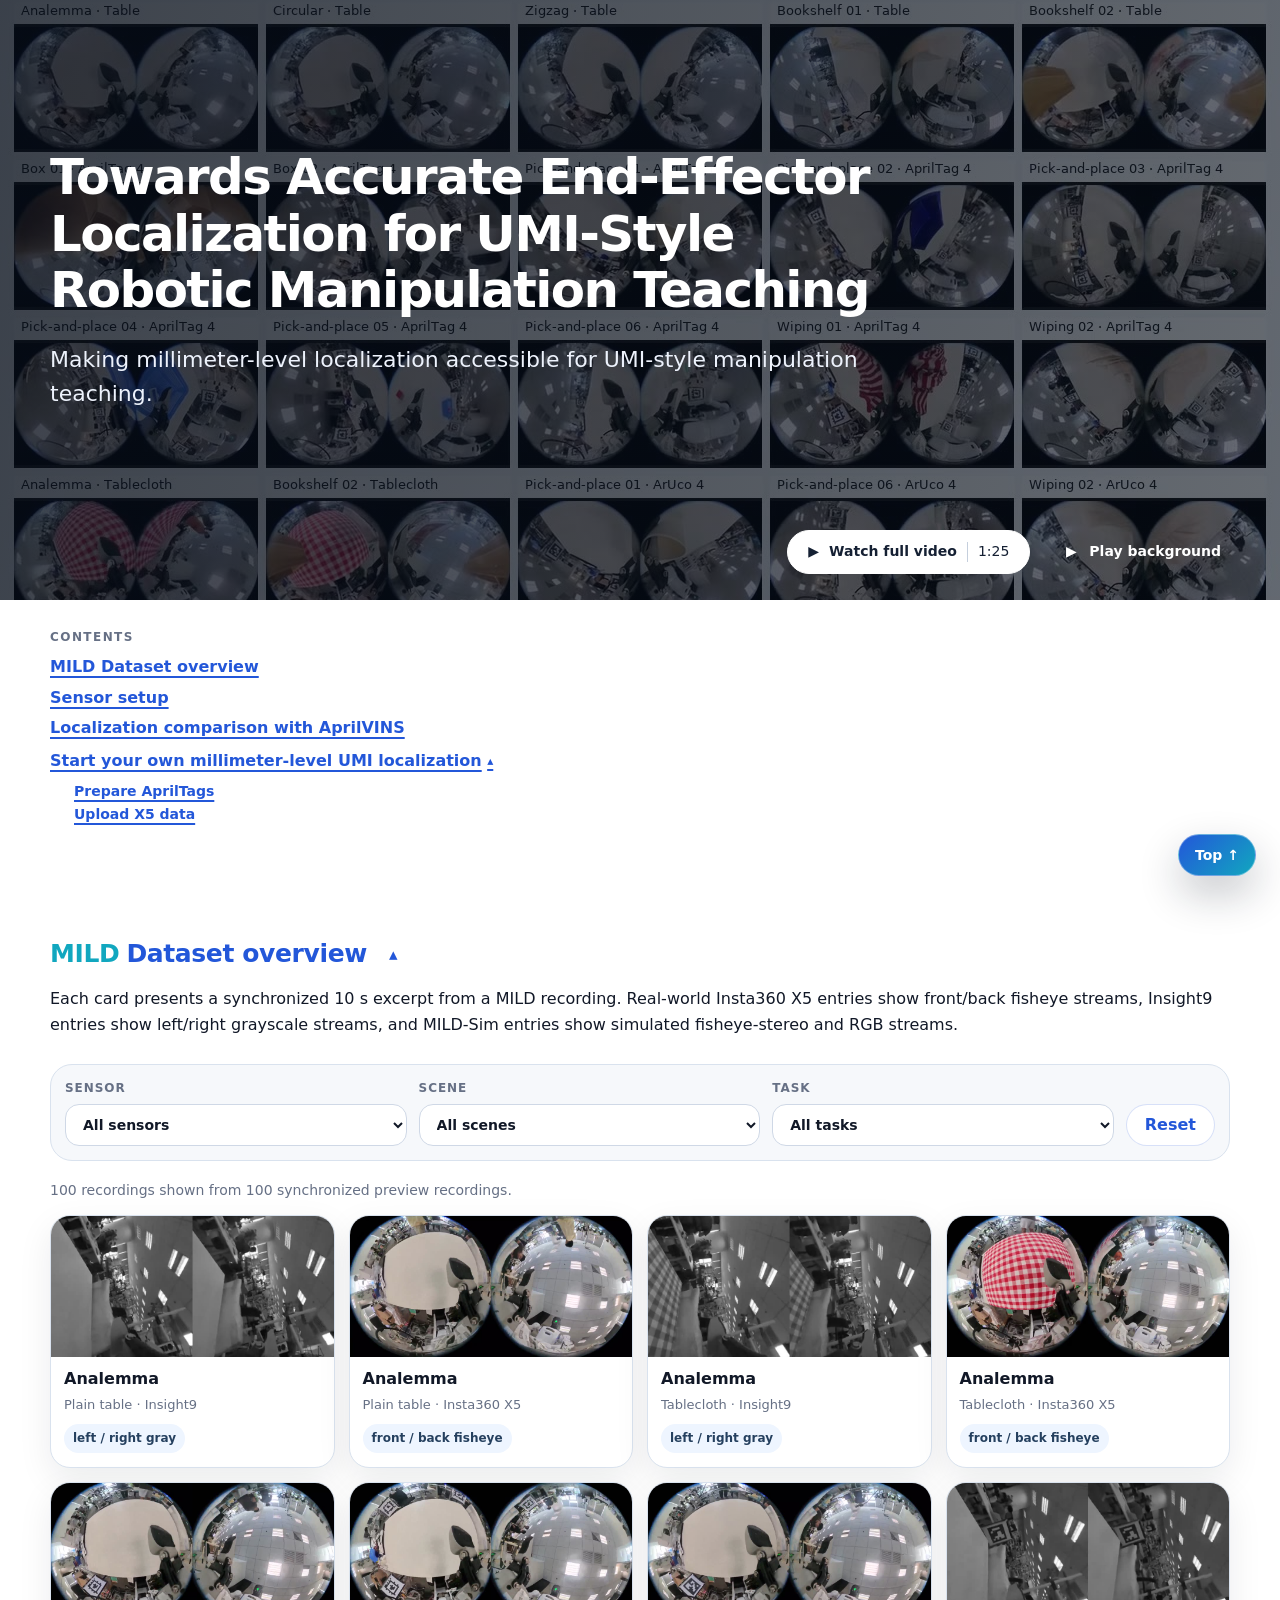
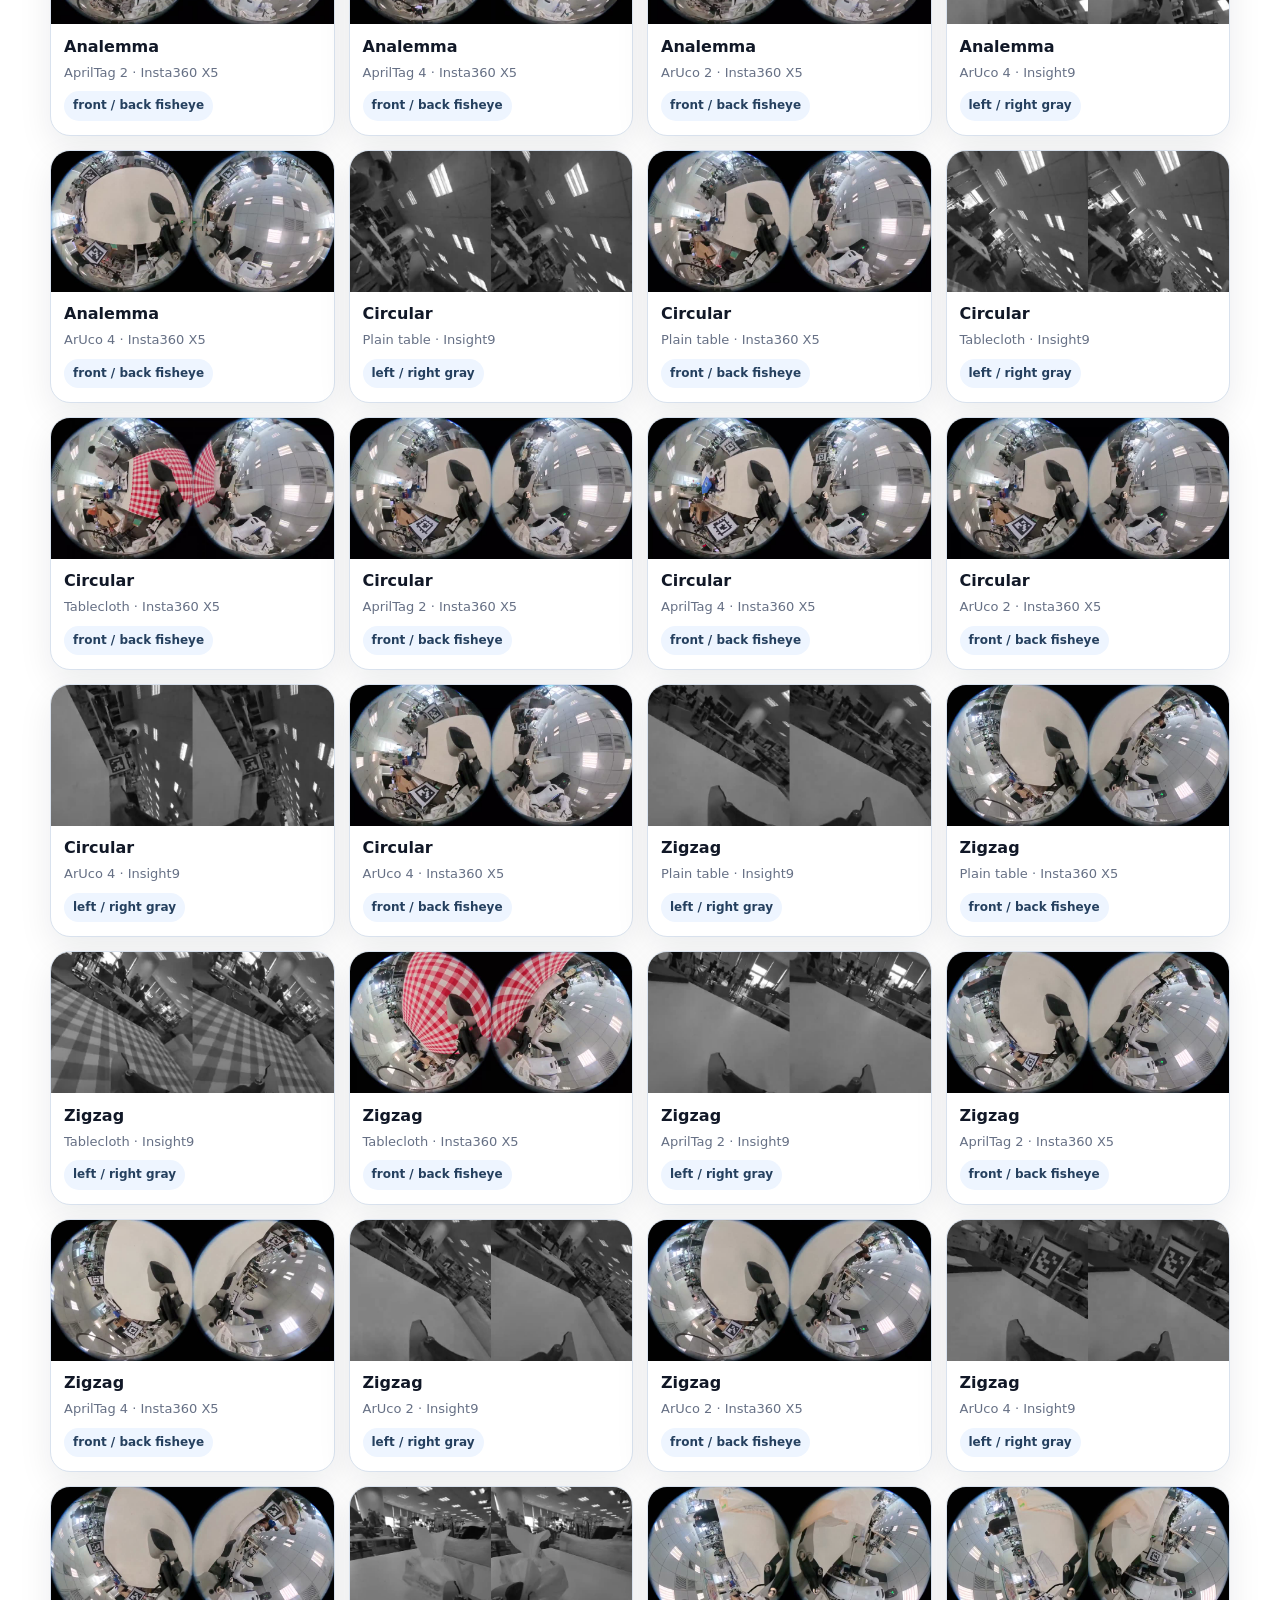
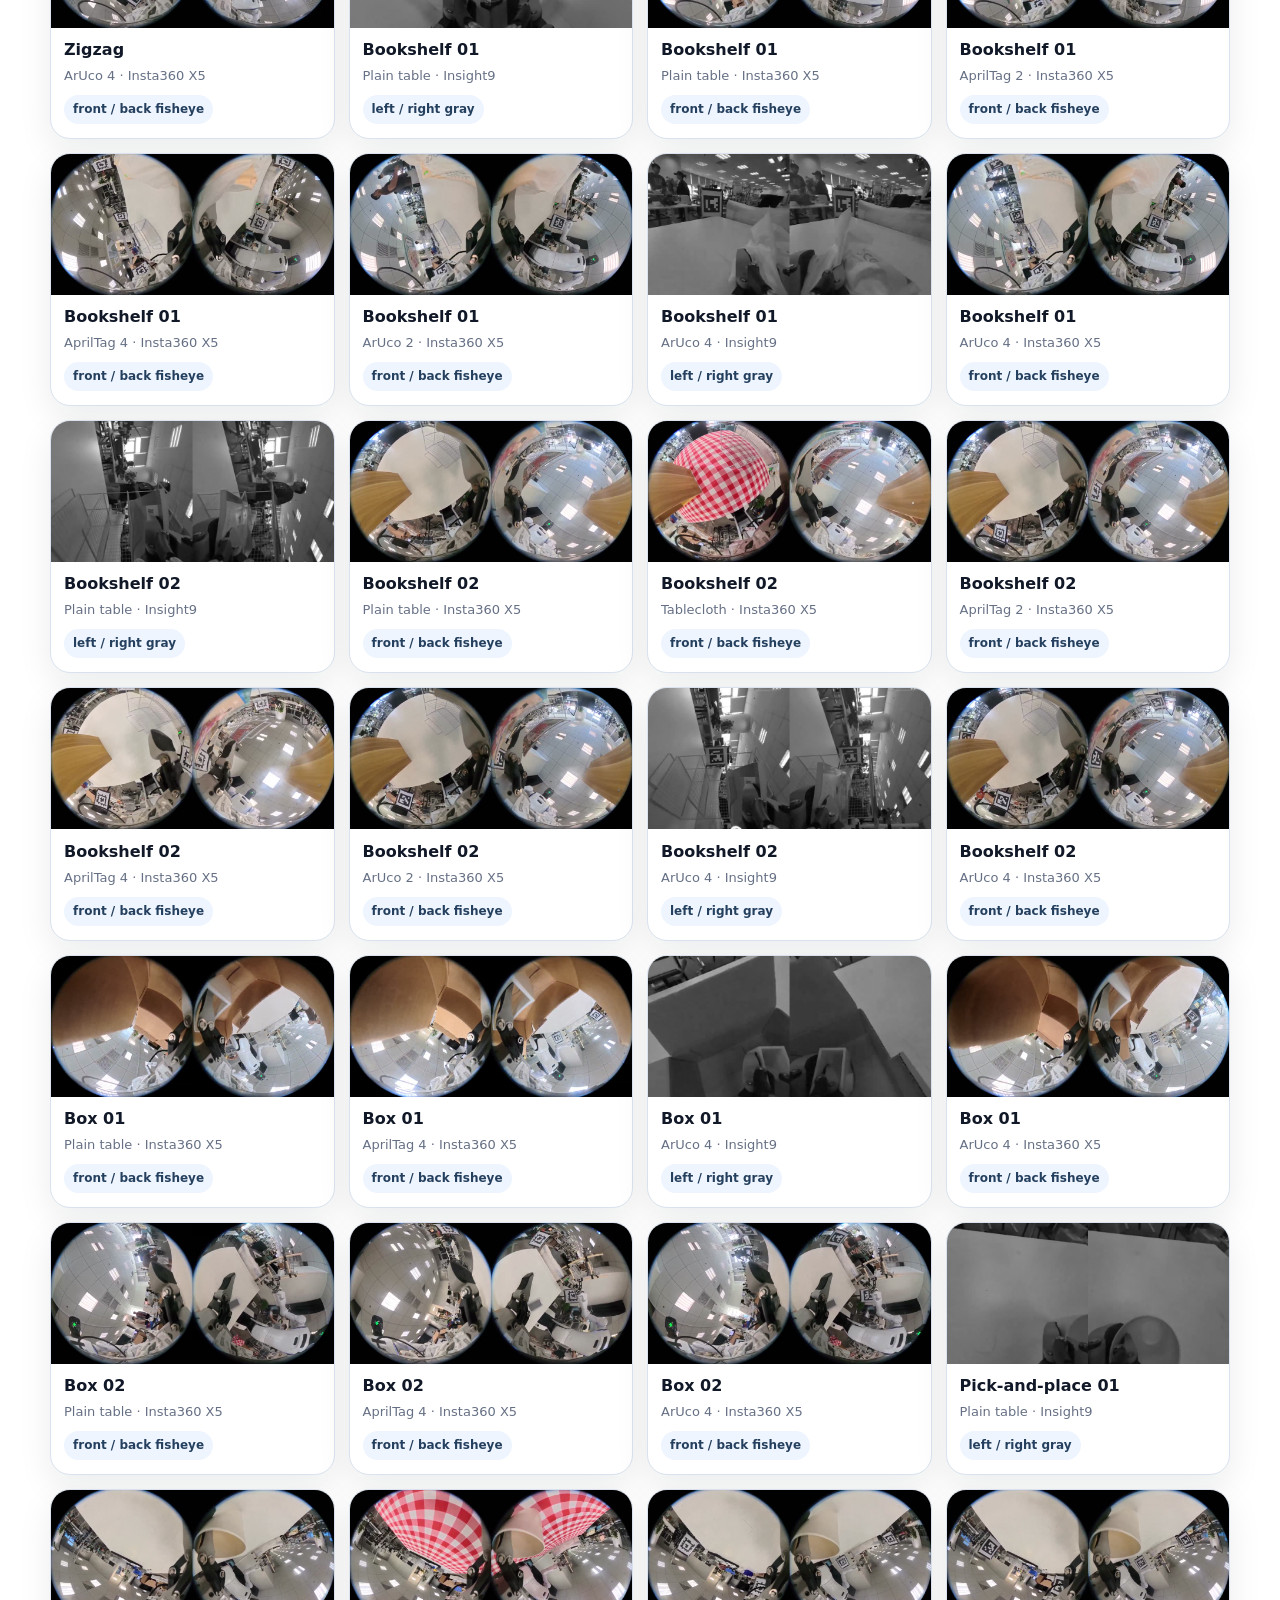
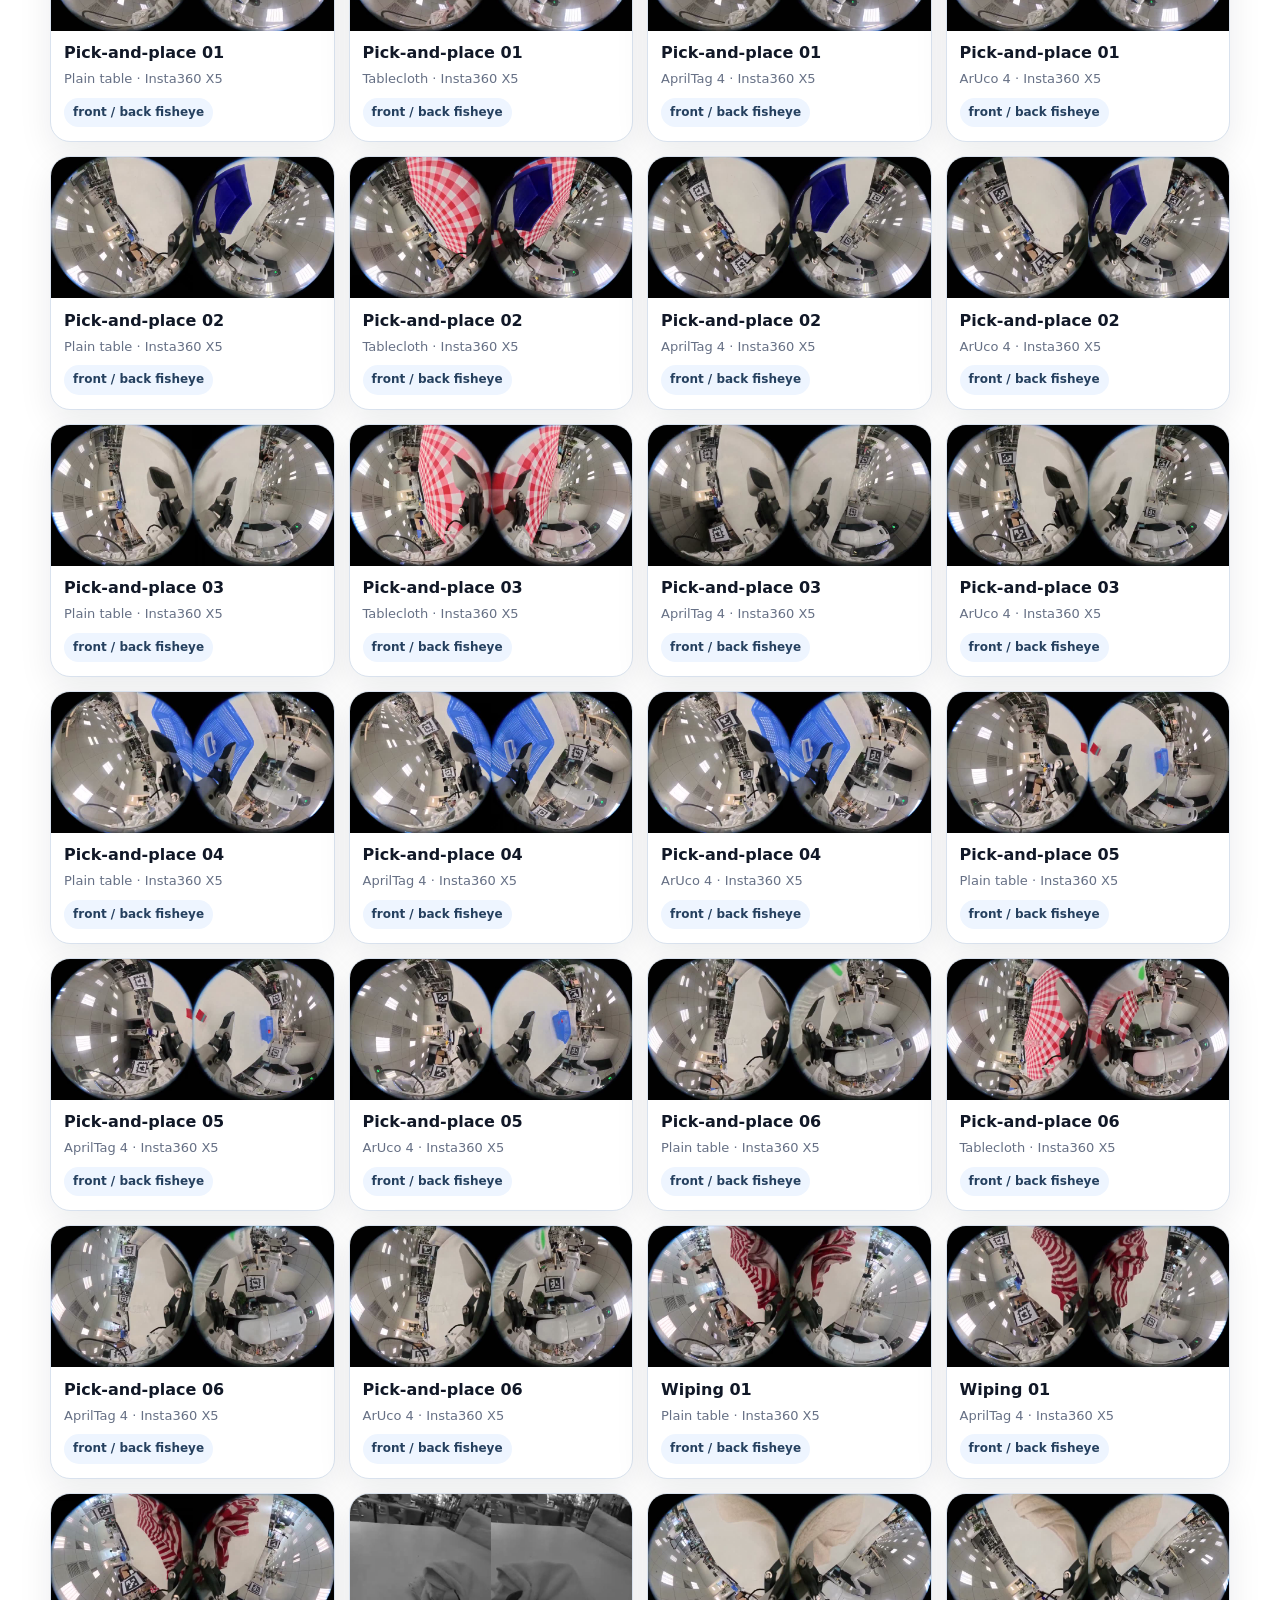
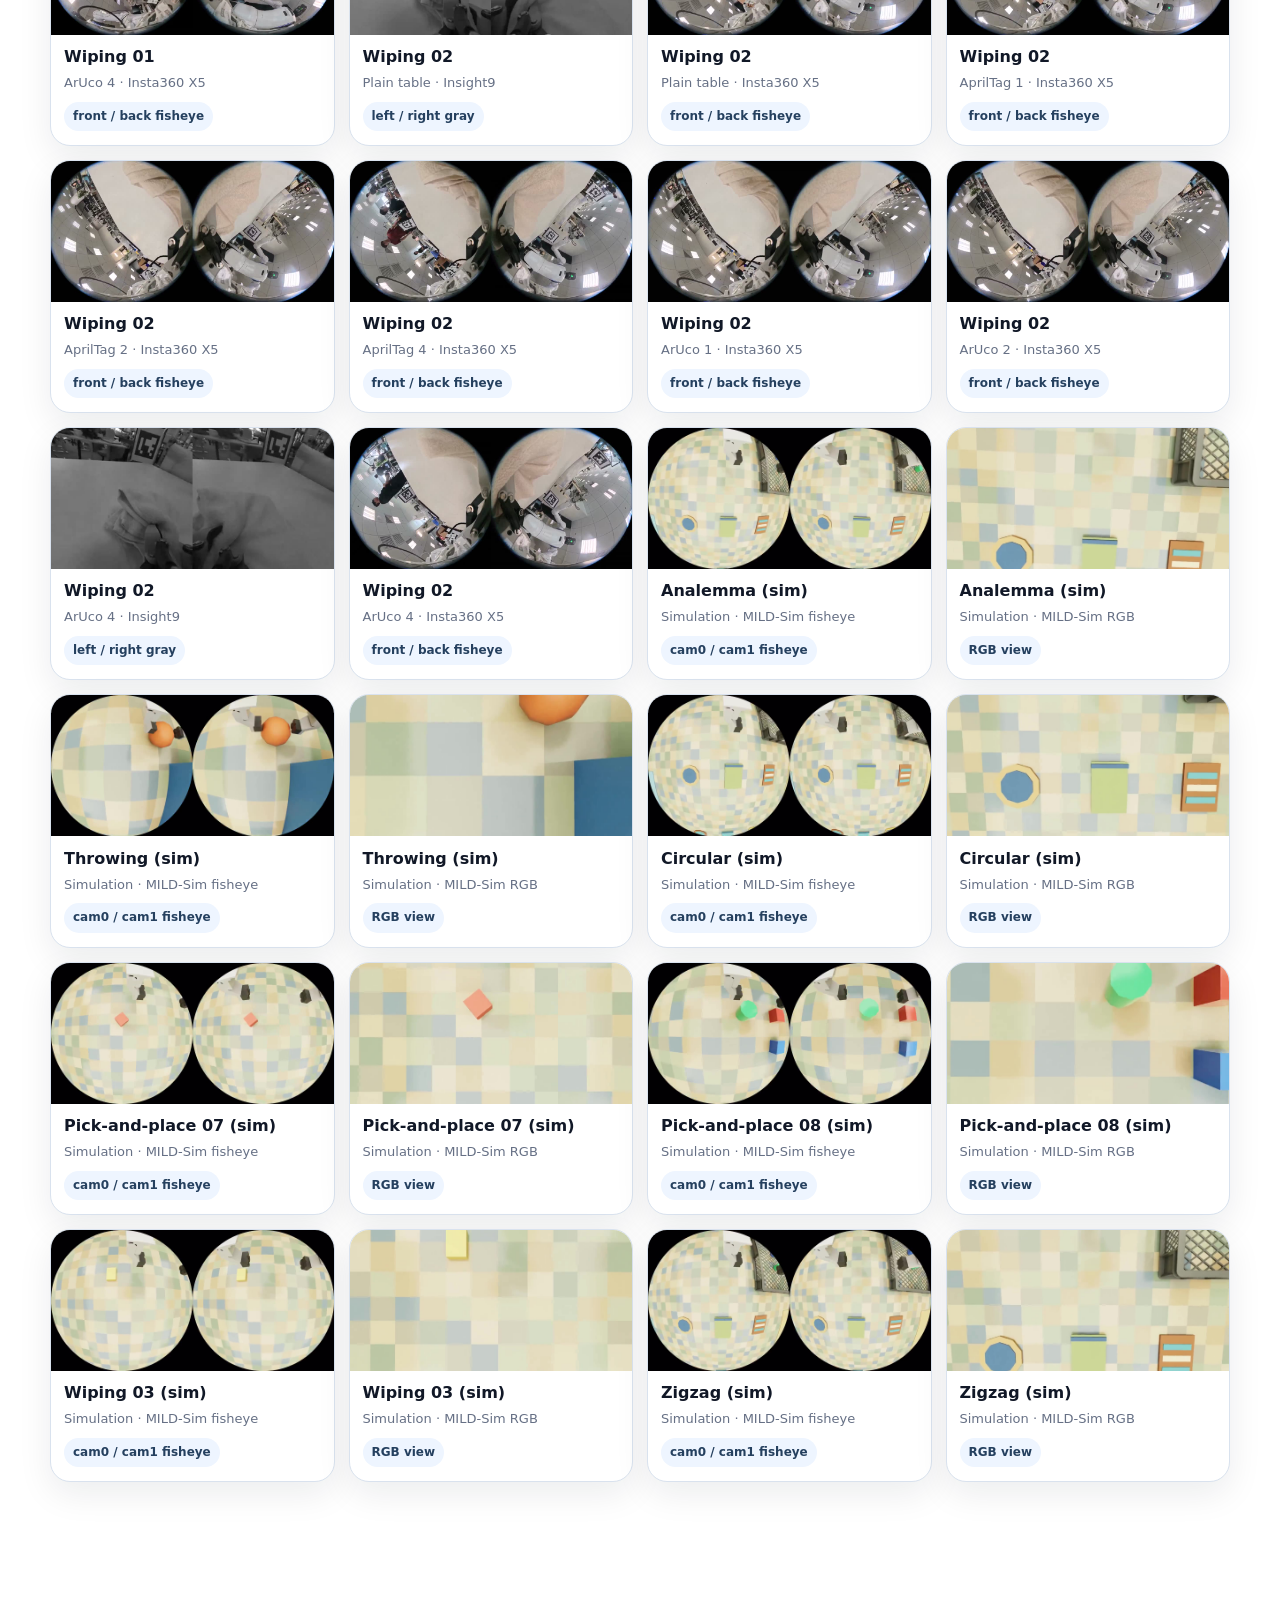
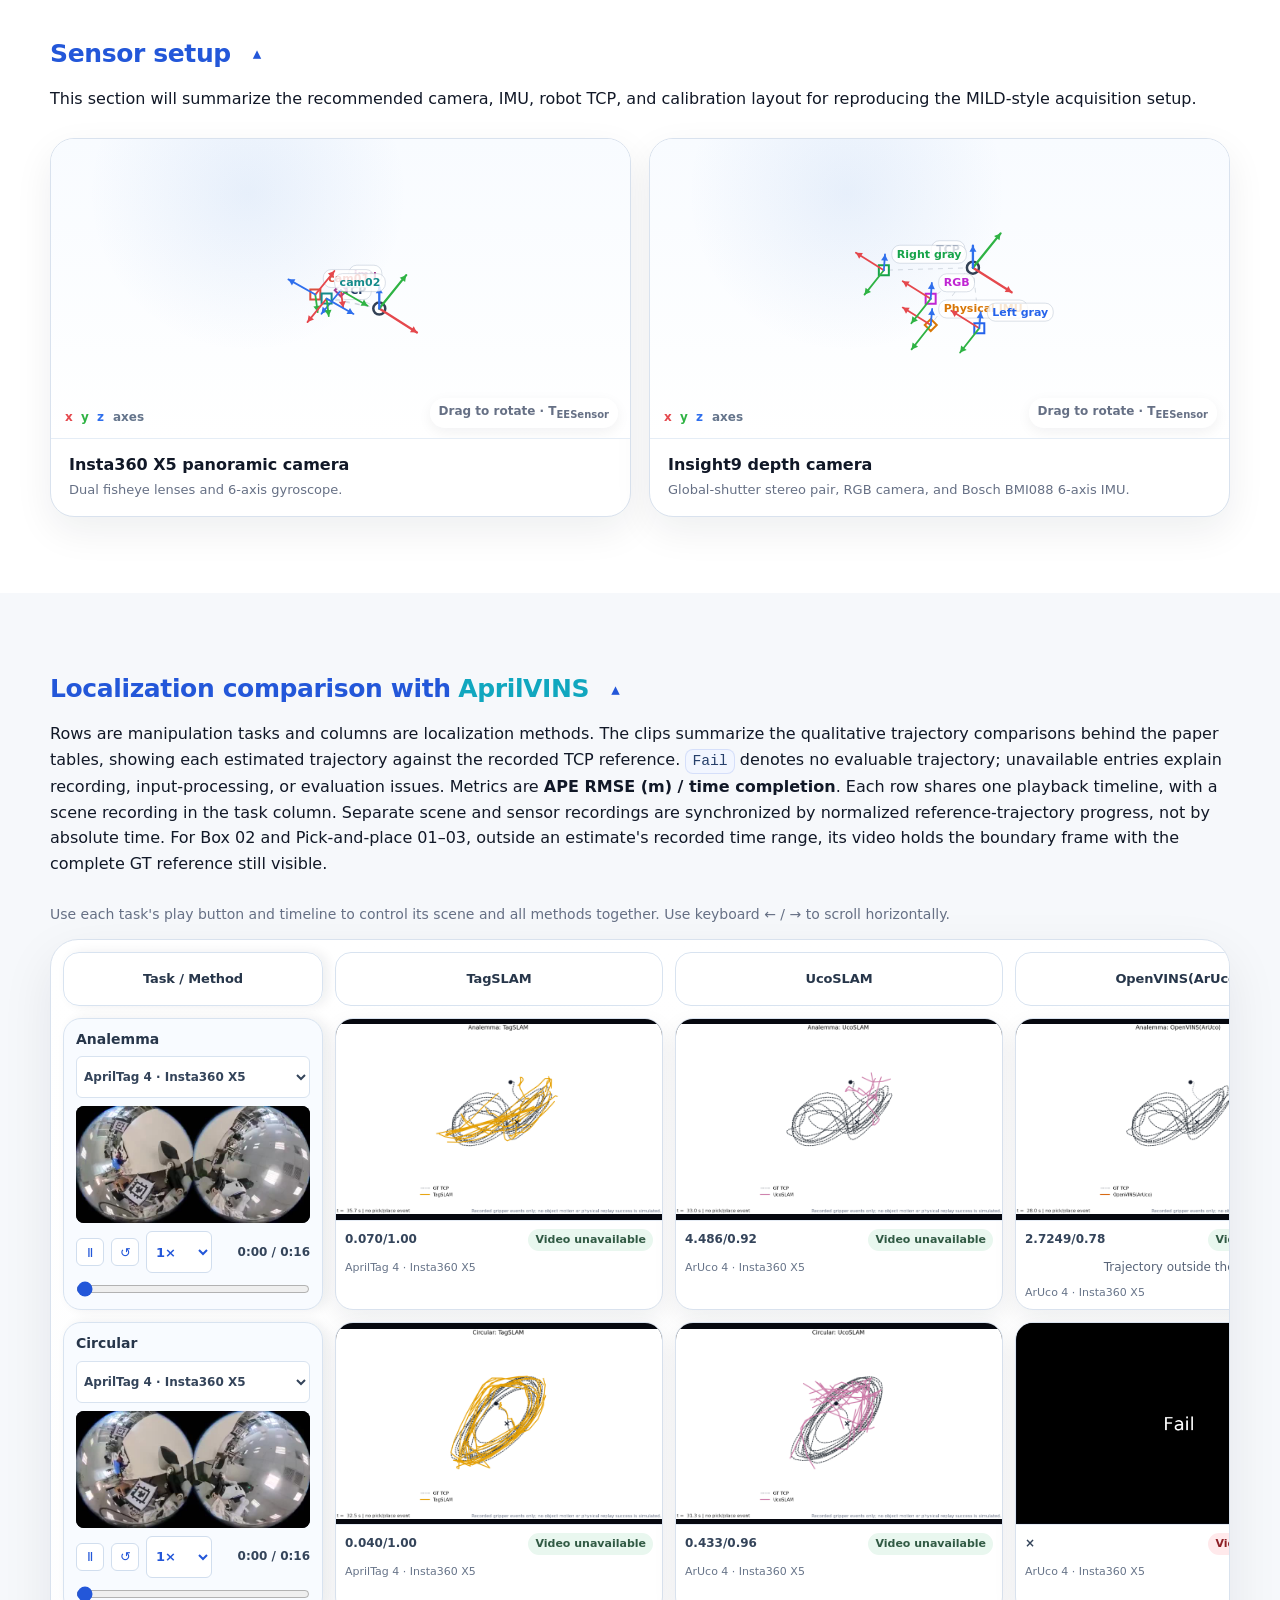
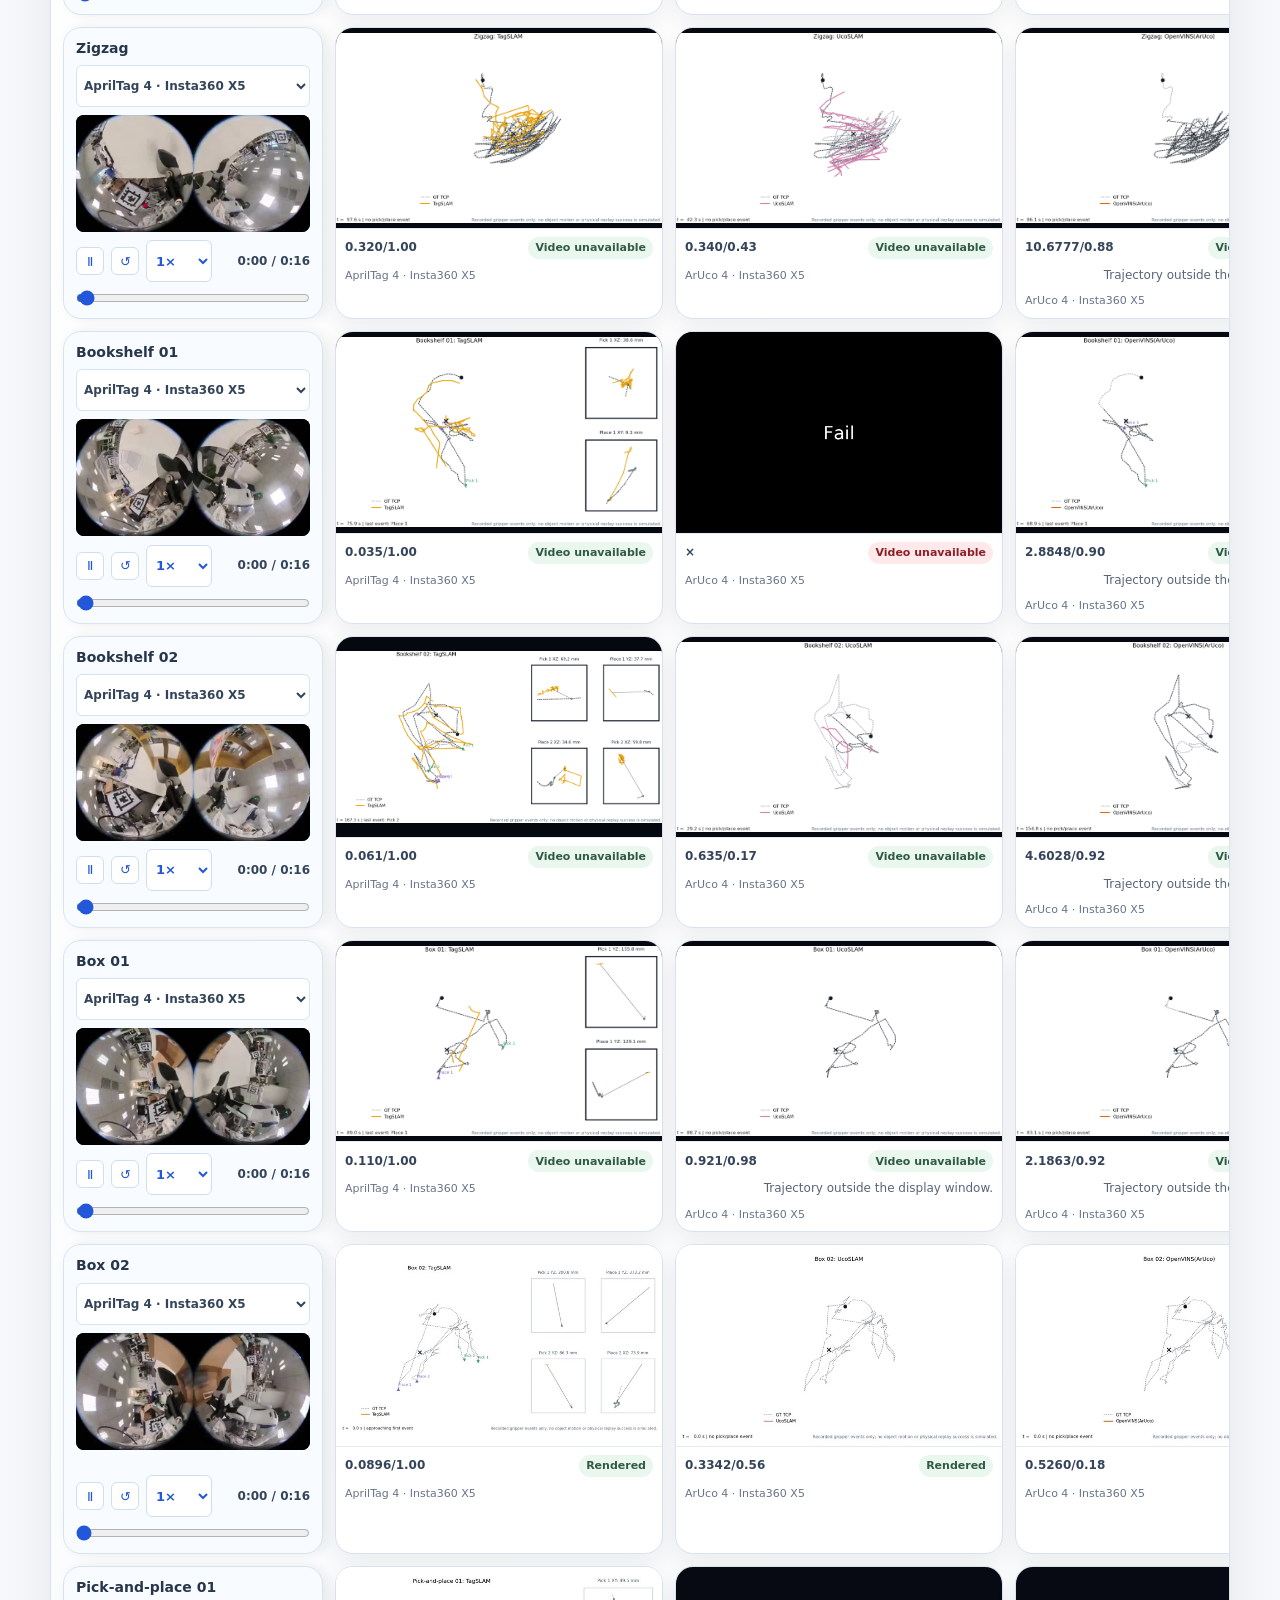
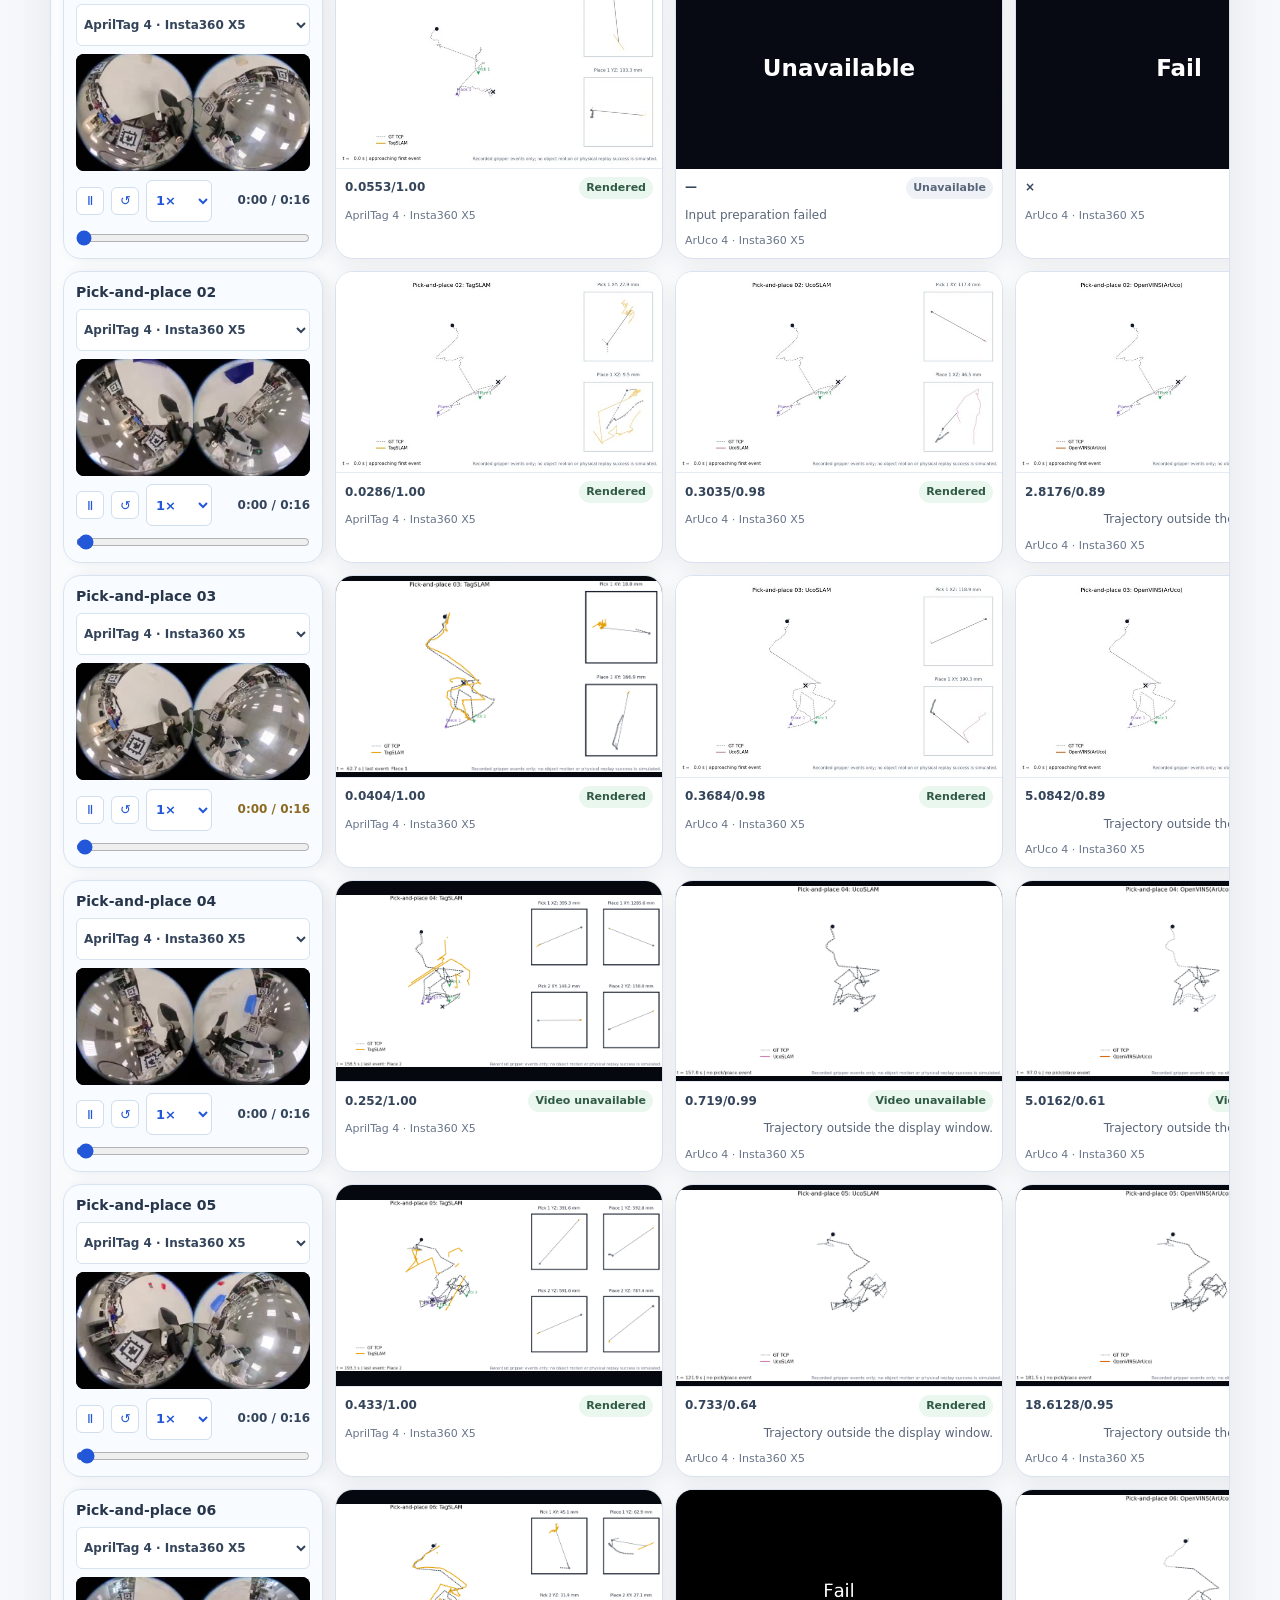
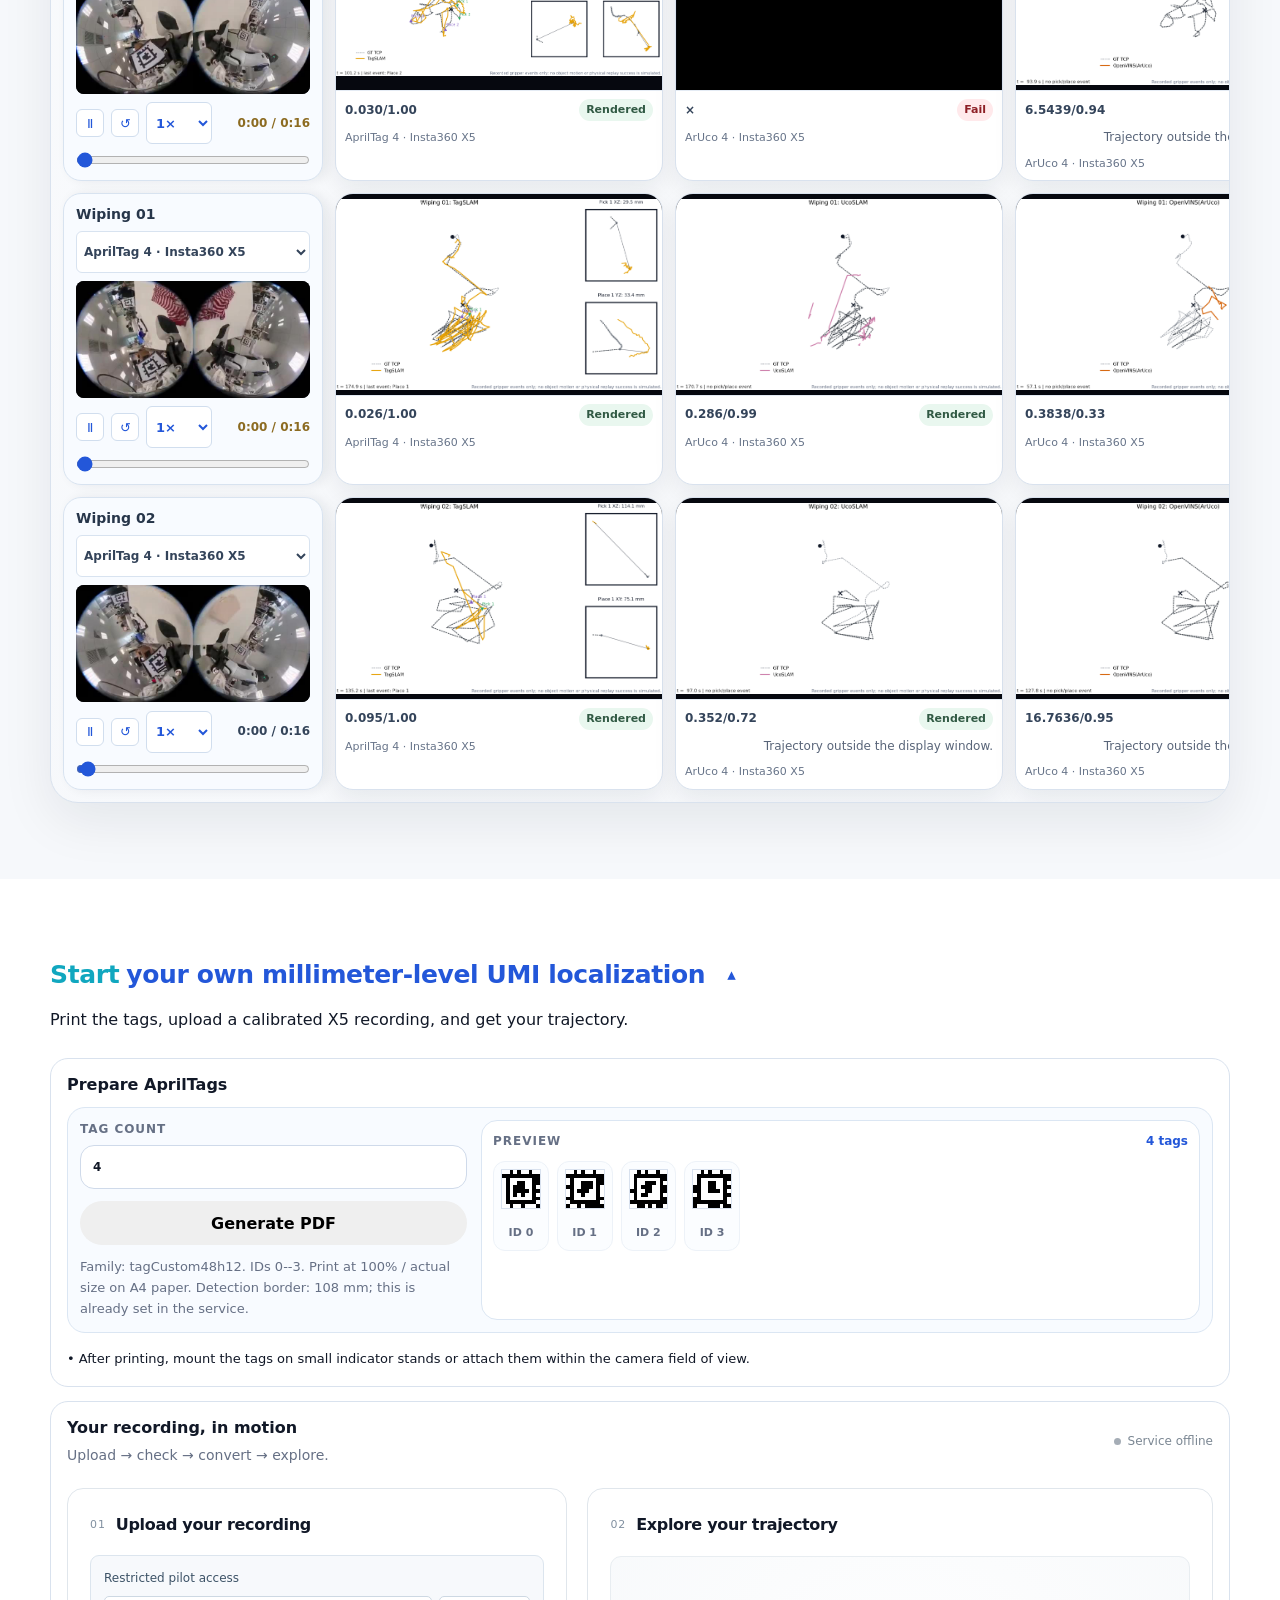
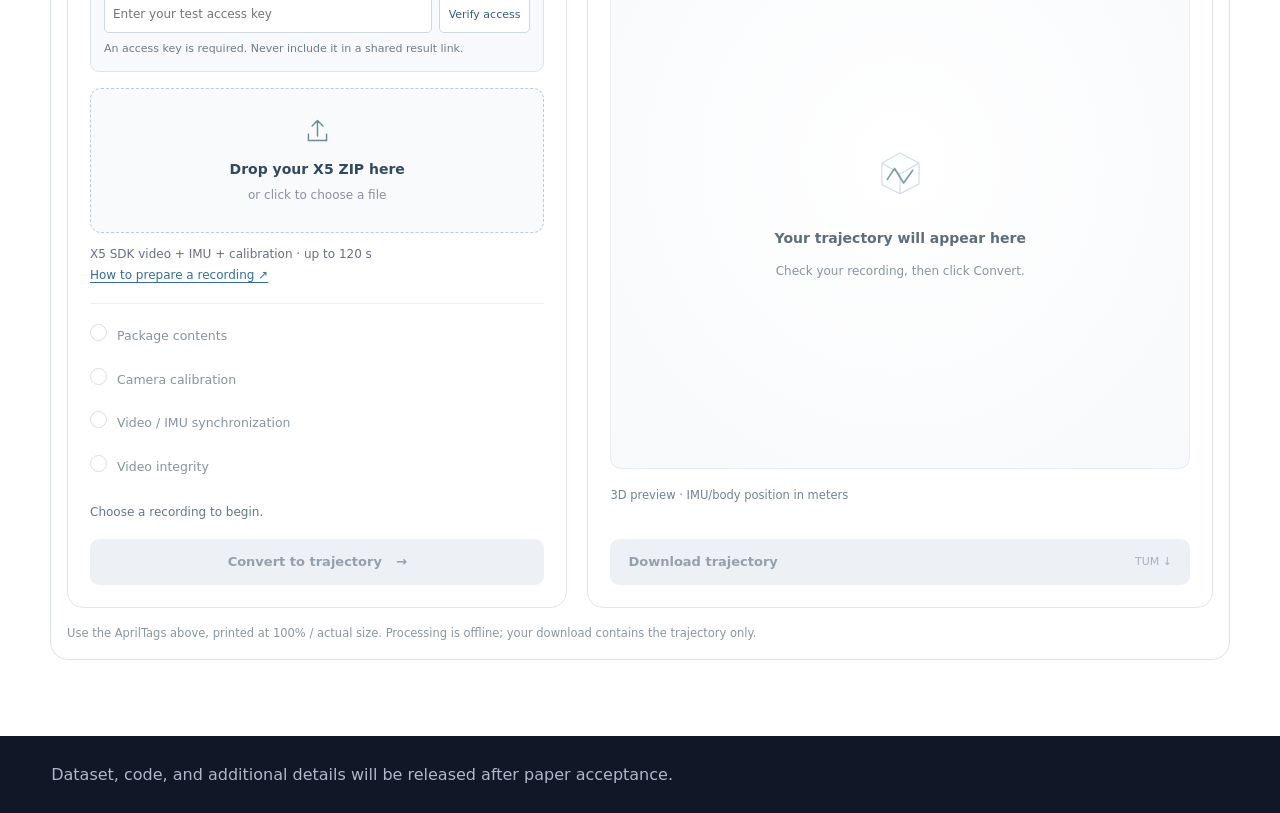
==== commit c8af3cfb: "Remove research-retention statement from pilot upload panel" ====
--- a/index.html
+++ b/index.html
@@ -21,7 +21,7 @@
   <script defer src="assets/js/apriltag-print.js?v=20260919-fixed-size-v1"></script>
   <script defer src="assets/js/service-config.js?v=20260924-pilot-v1"></script>
   <script defer src="assets/js/trajectory-viewer.js?v=20260919-simple-v1"></script>
-  <script defer src="assets/js/upload-runner.js?v=20260924-pilot-v1"></script>
+  <script defer src="assets/js/upload-runner.js?v=20261012-pilot-ui"></script>
 </head>
 <body>
   <header id="top" class="hero hero-video">
@@ -242,7 +242,6 @@
                 <input id="uploadRecording" name="recording" type="file" accept=".zip,application/zip" aria-label="Choose an X5 SDK recording ZIP">
               </label>
               <p class="recording-format">X5 SDK video + IMU + calibration · up to 120 s<br><a href="assets/docs/x5-upload-guide.html?v=20260924-pilot-v2">How to prepare a recording ↗</a></p>
-              <label class="recording-consent"><input id="uploadConsent" name="consent" type="checkbox"><span>I can share this recording and agree to its retention for MILD / AprilVINS research. <a href="assets/docs/x5-upload-guide.html?v=20260924-pilot-v2#data-use">Details</a></span></label>
               <div class="recording-checks" id="uploadChecks" aria-label="Recording checks">
                 <div data-check="files" data-state="pending"><span class="check-icon" aria-hidden="true"></span><div><strong>Package contents</strong><small></small></div></div>
                 <div data-check="calibration" data-state="pending"><span class="check-icon" aria-hidden="true"></span><div><strong>Camera calibration</strong><small></small></div></div>
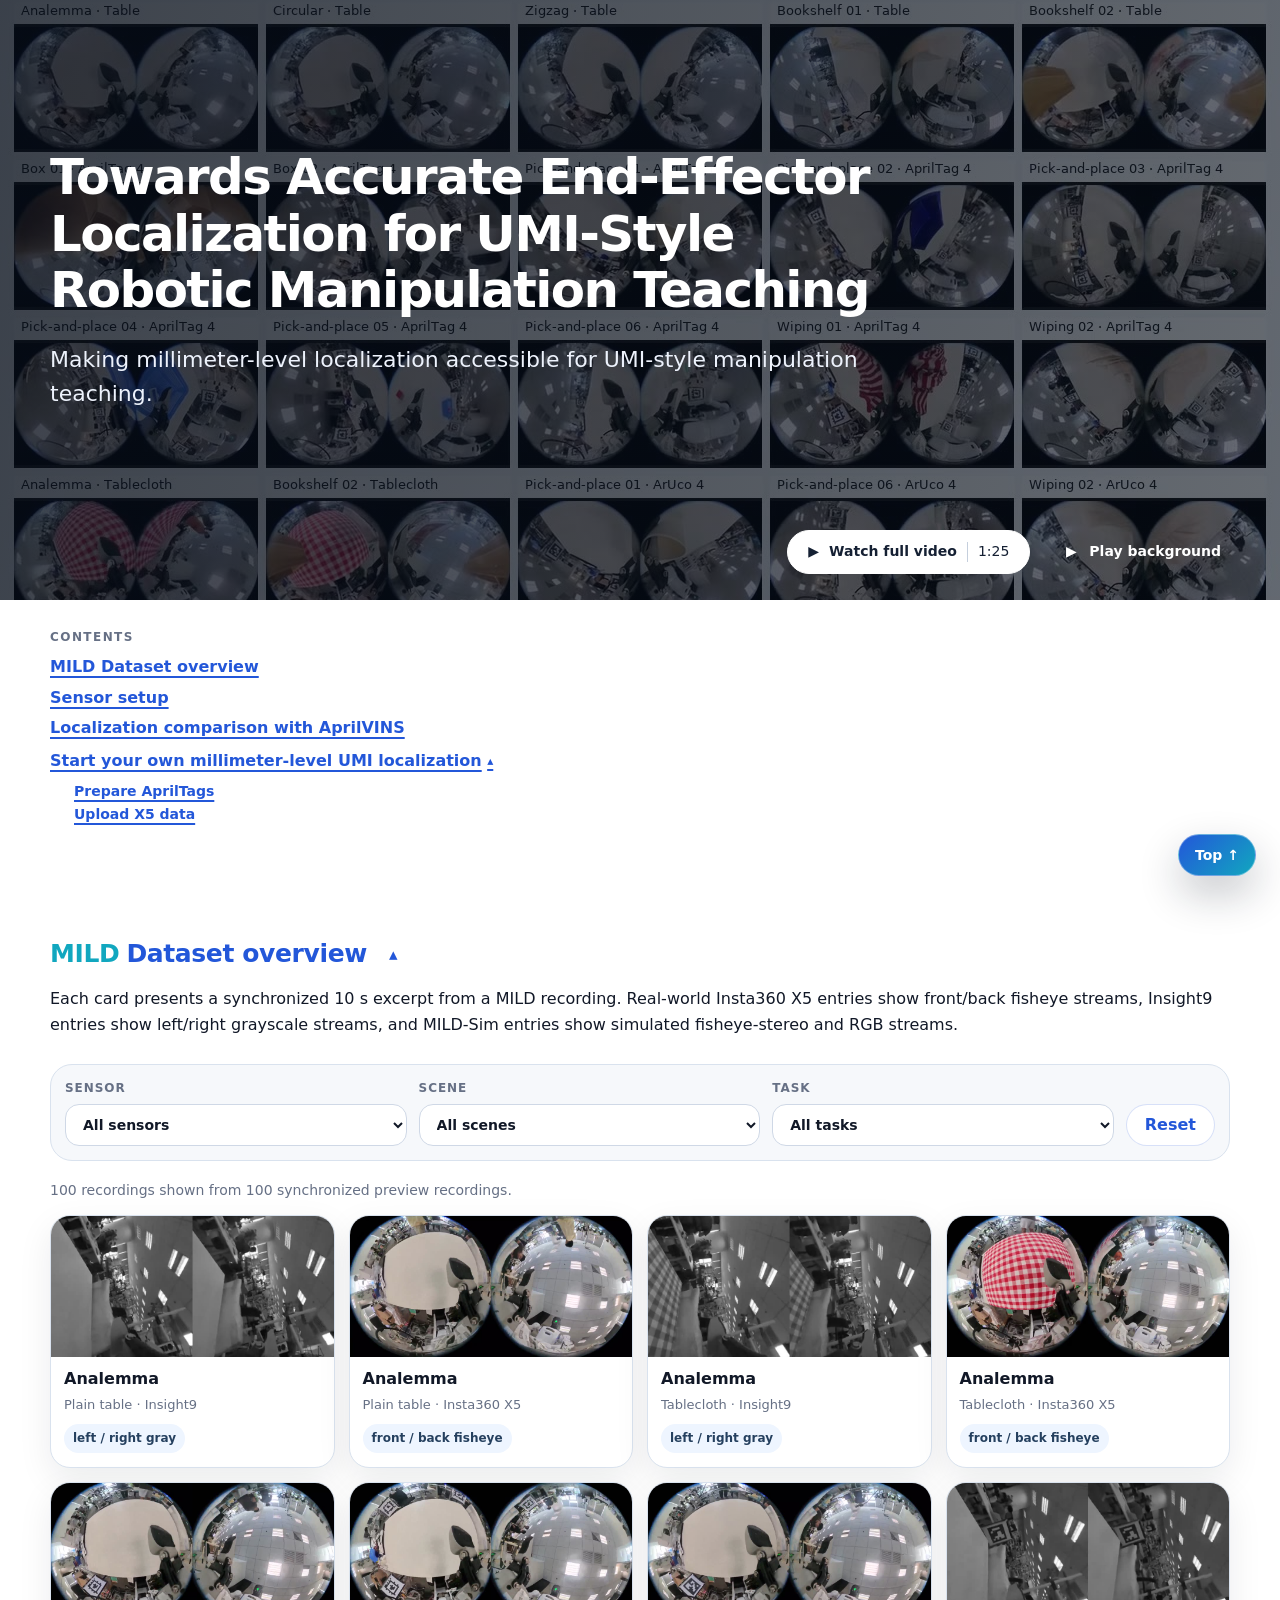
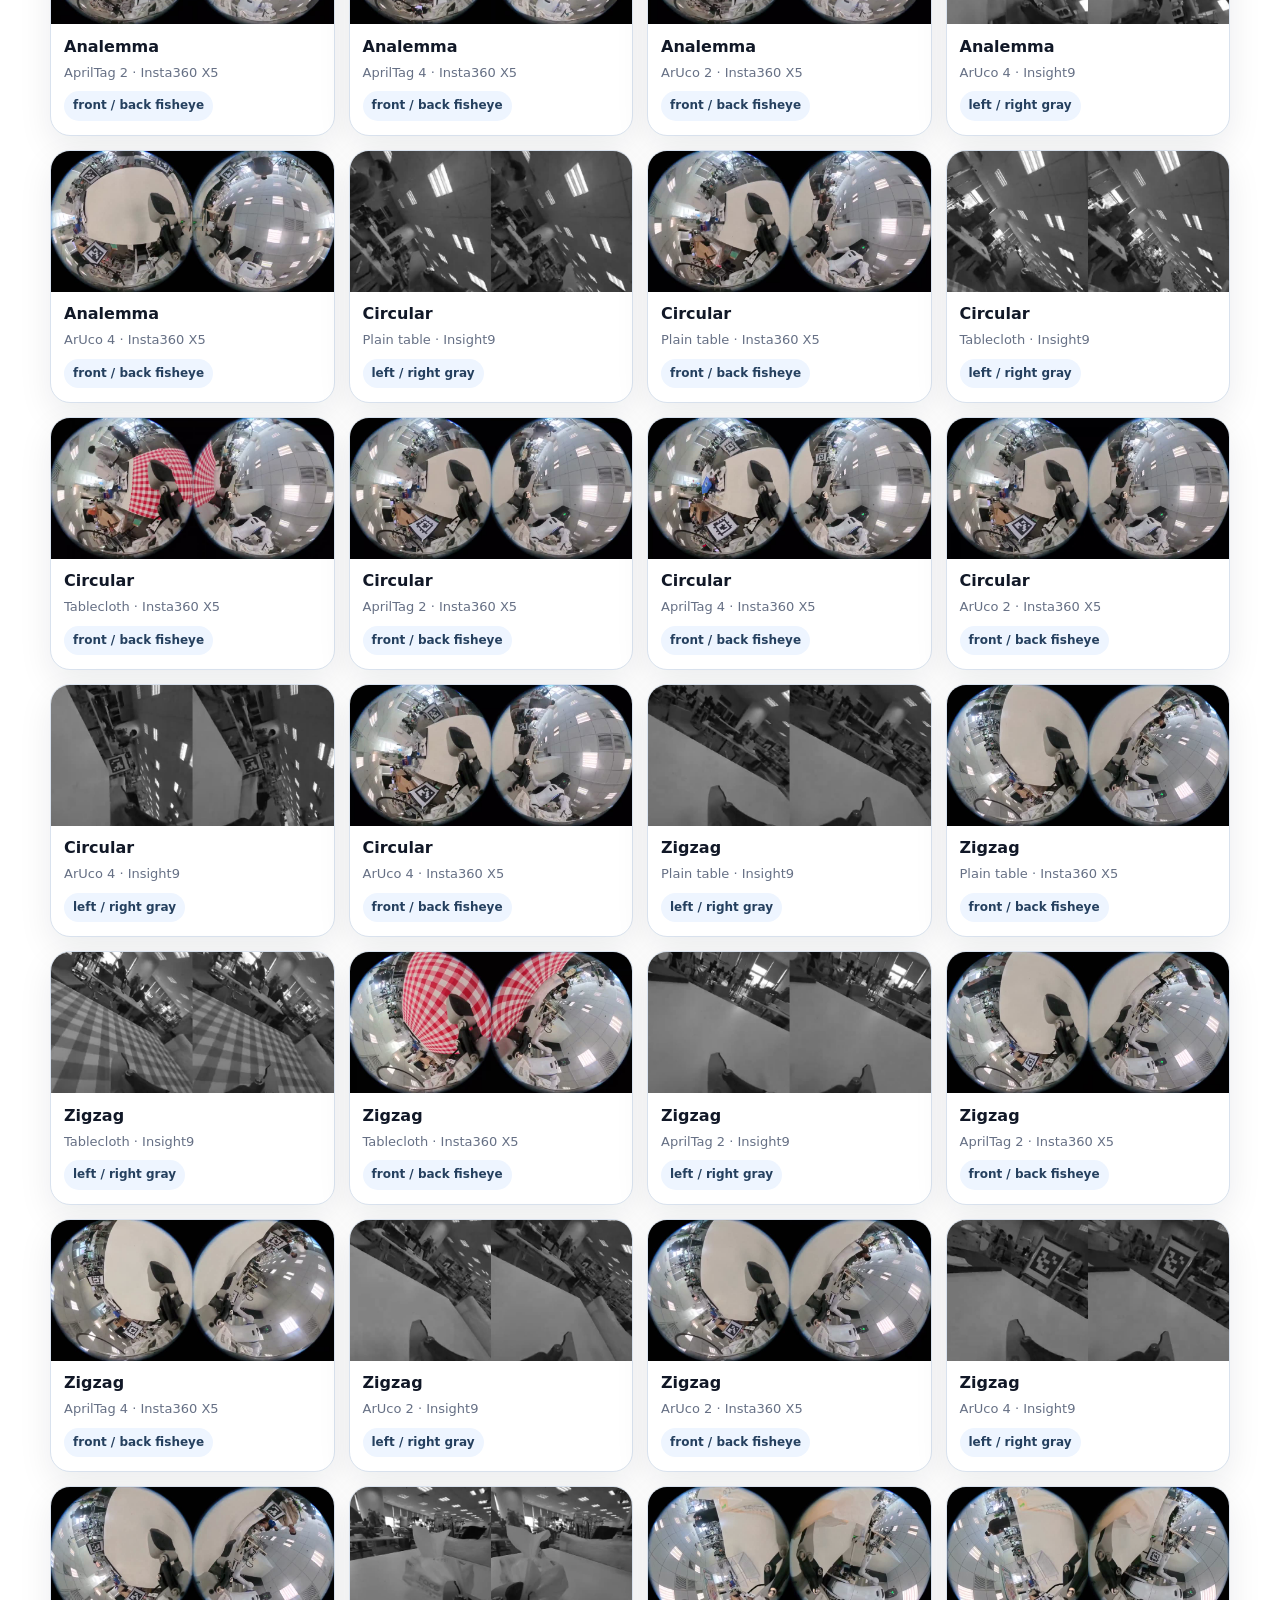
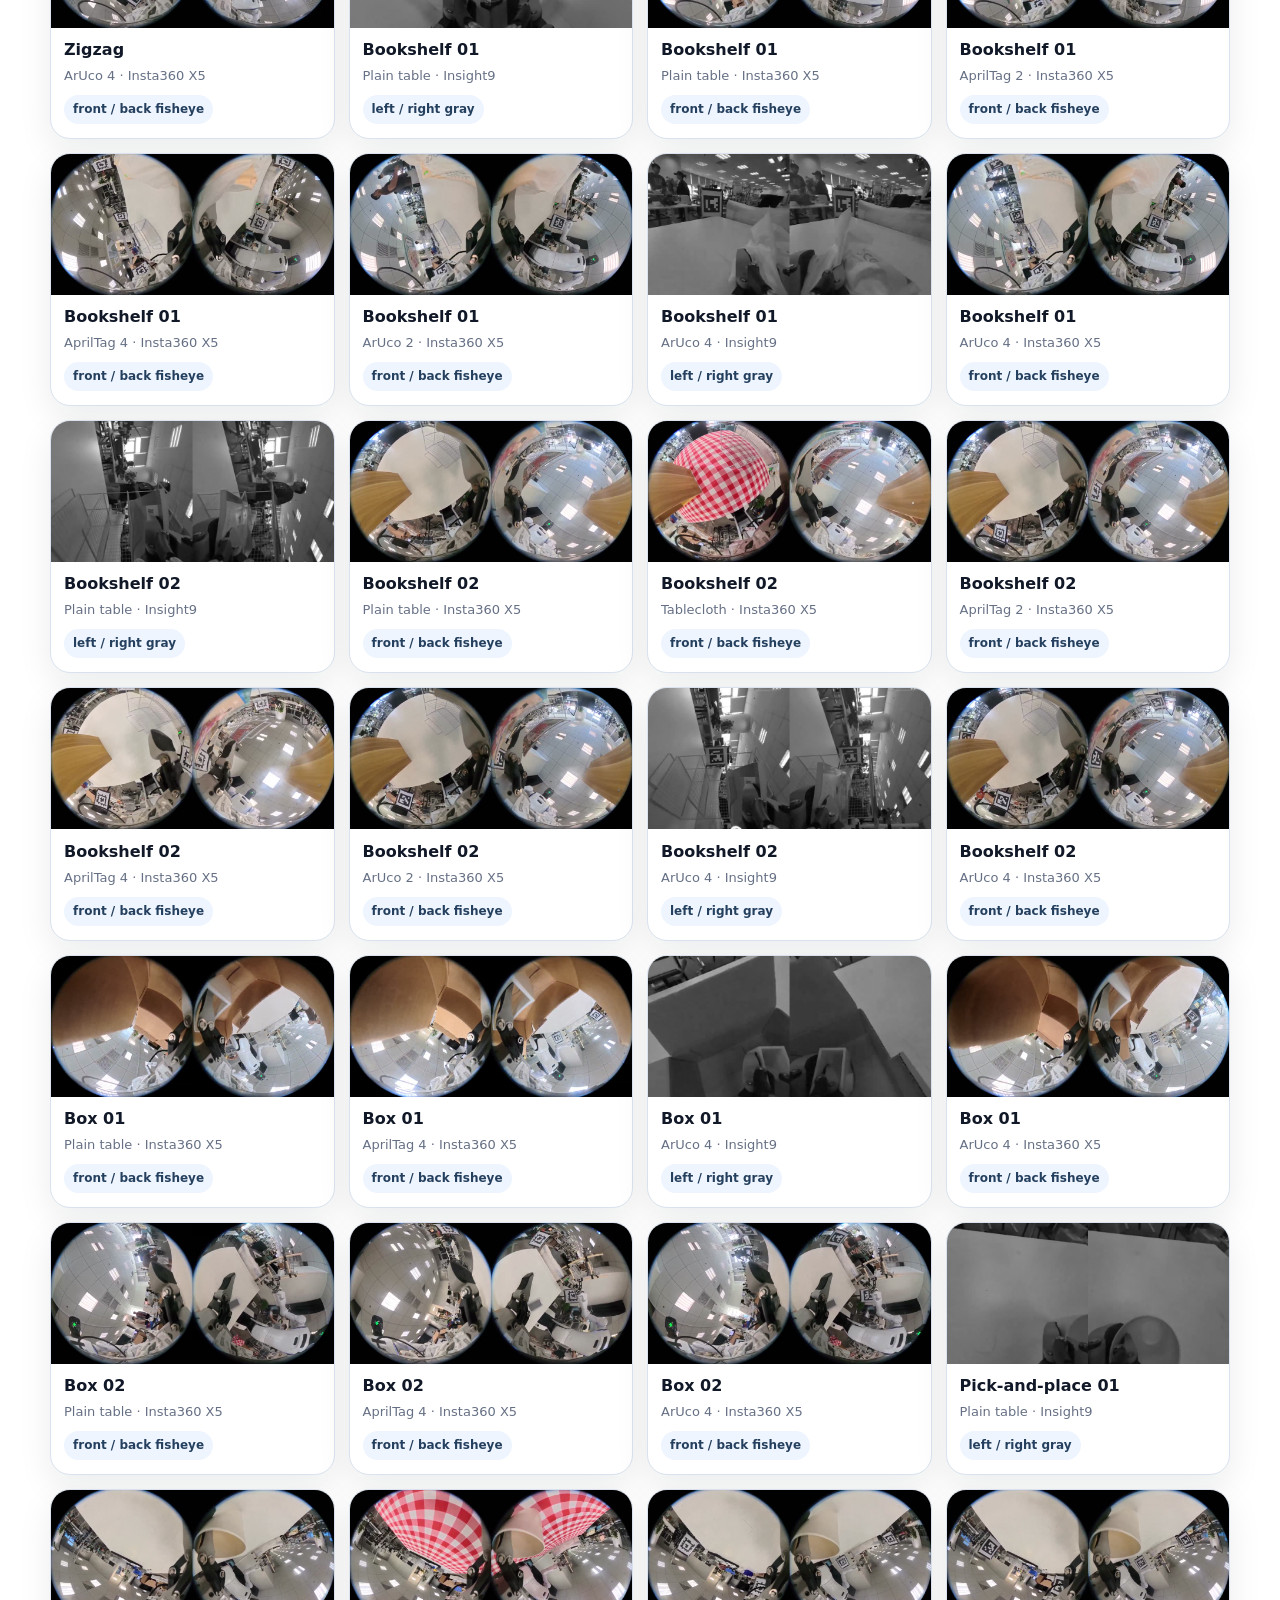
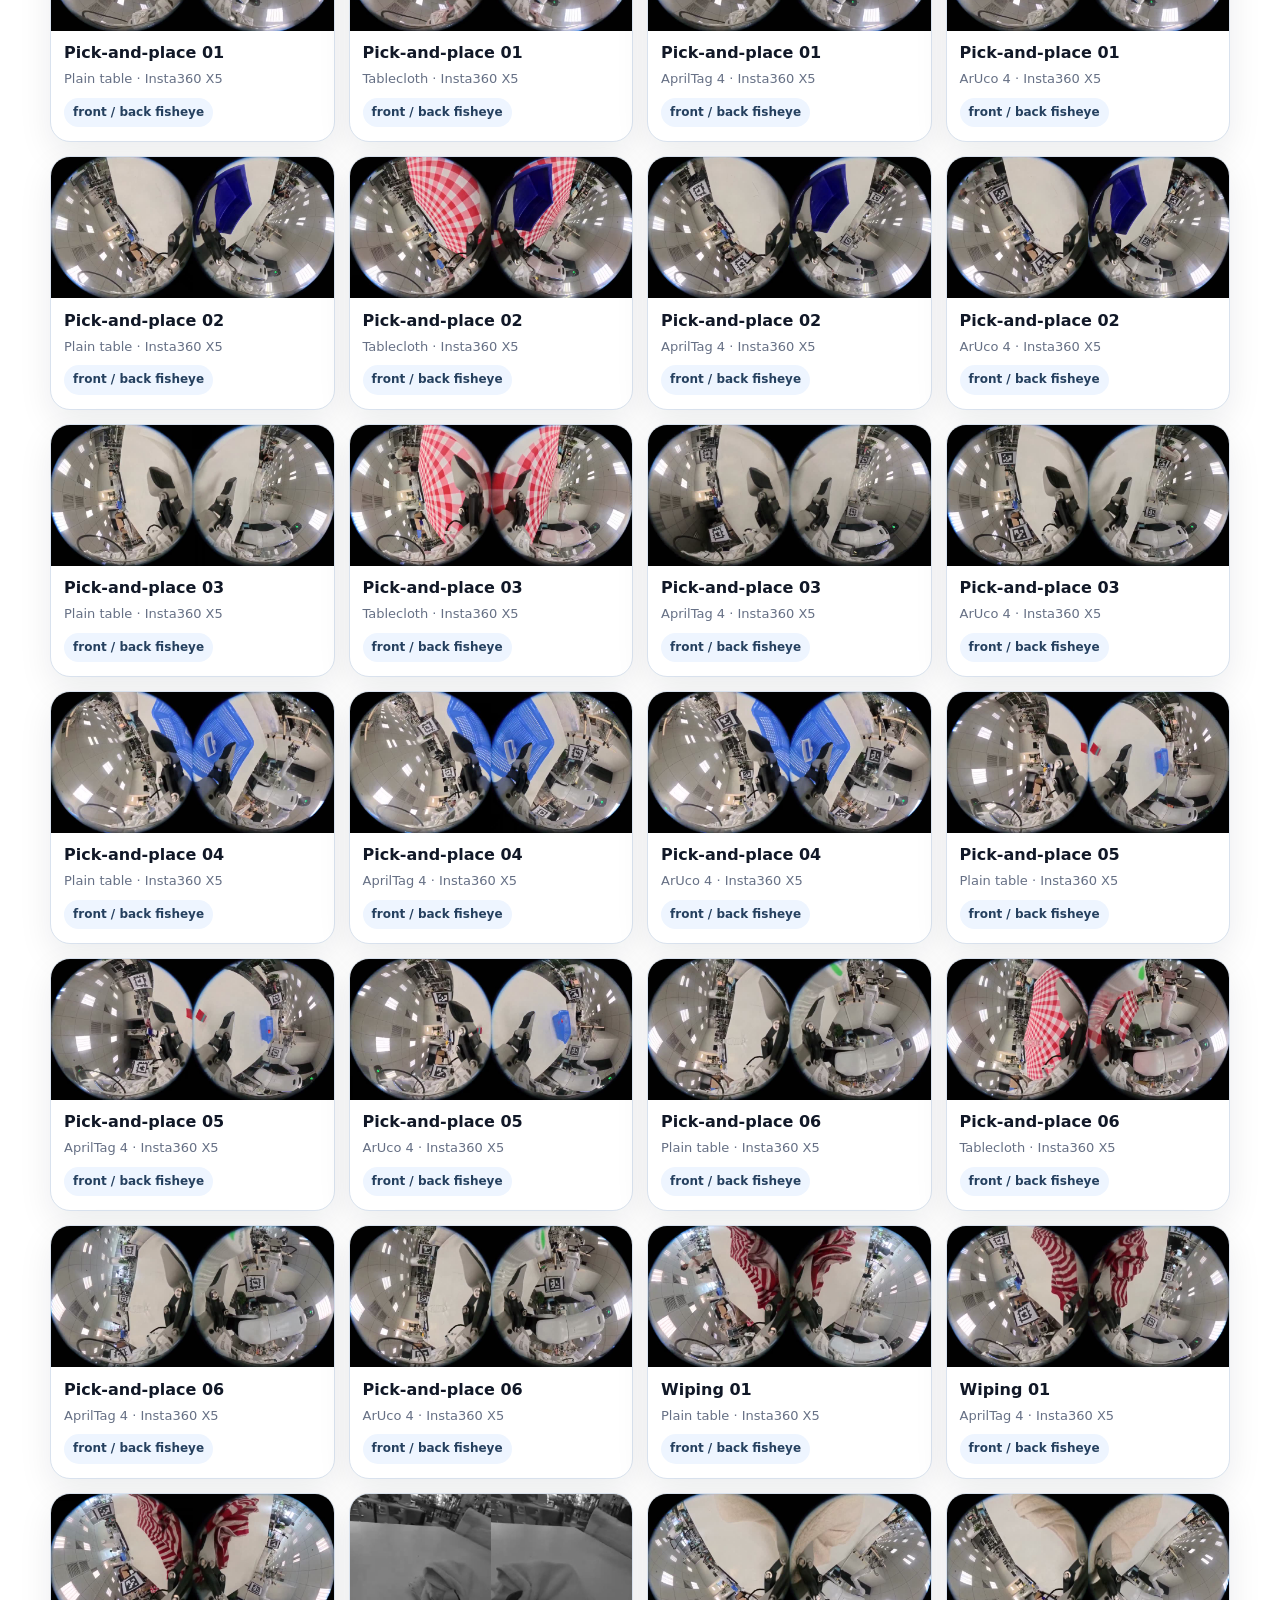
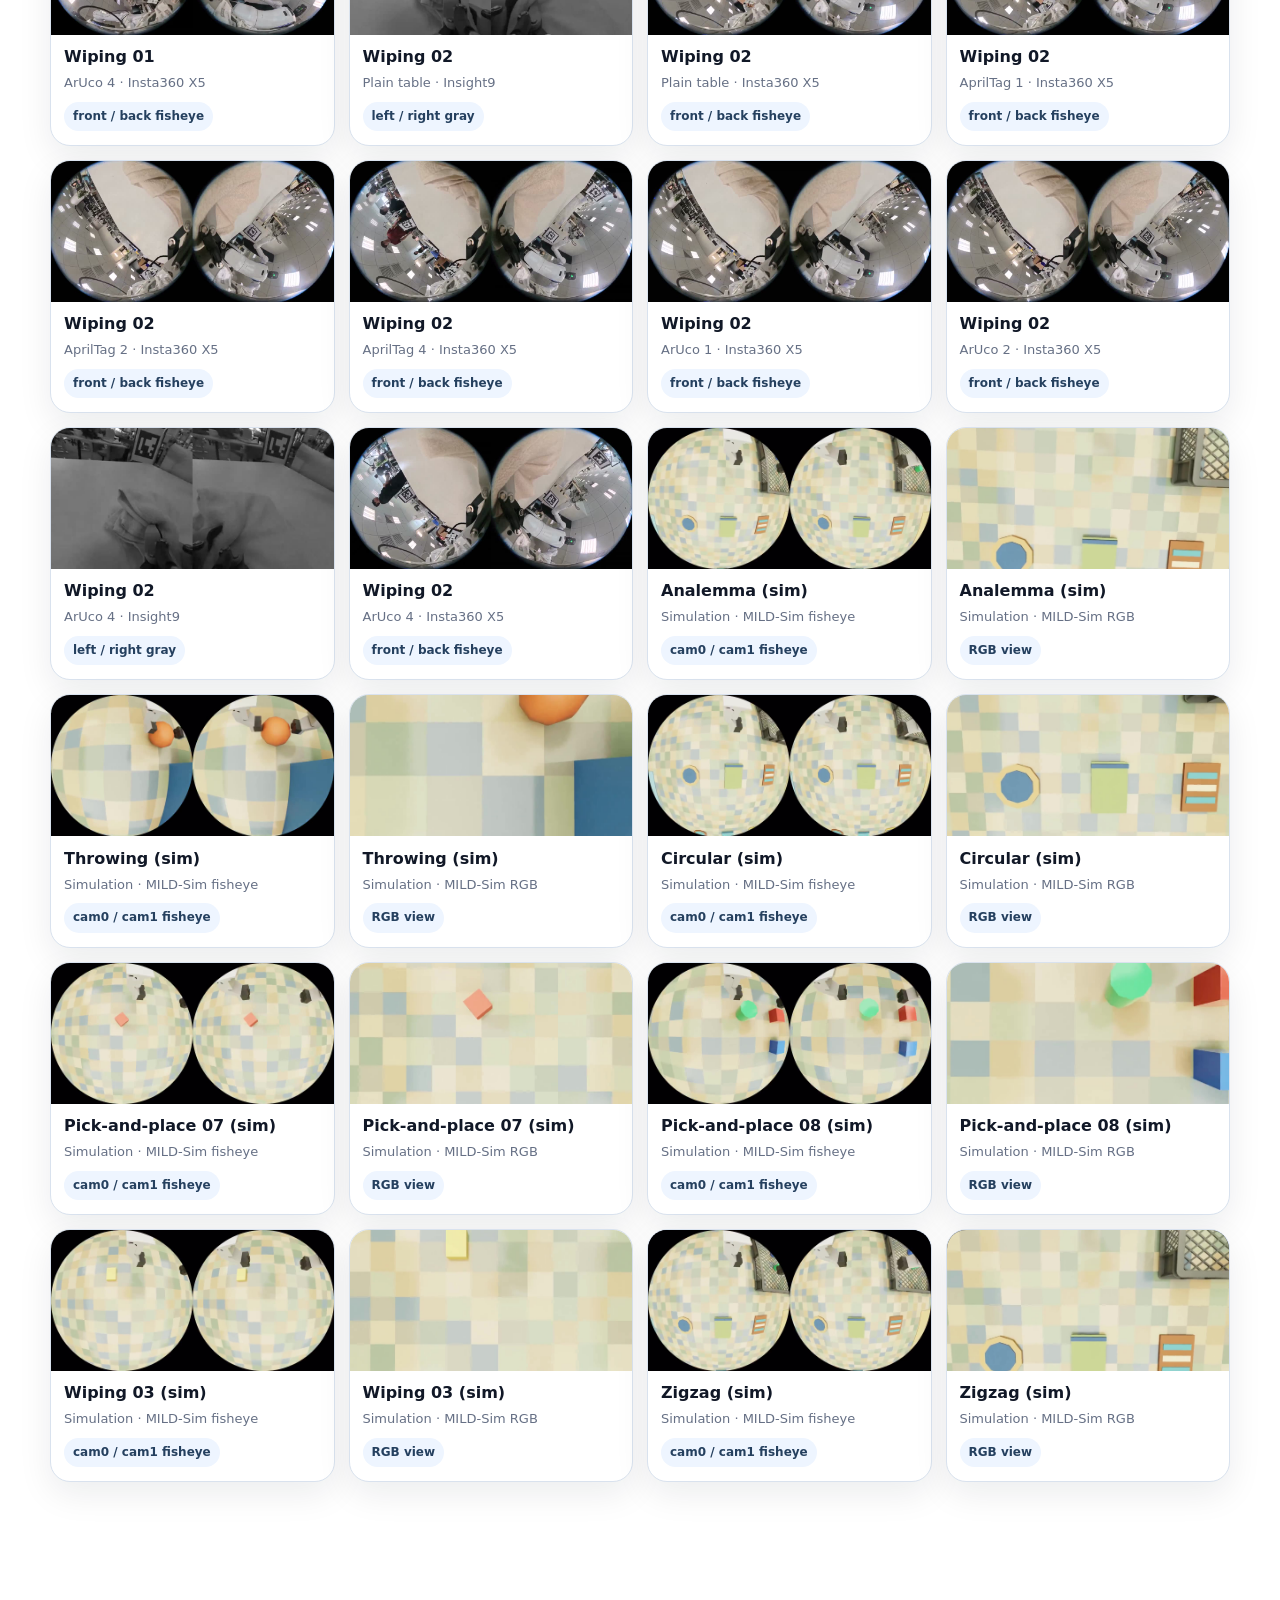
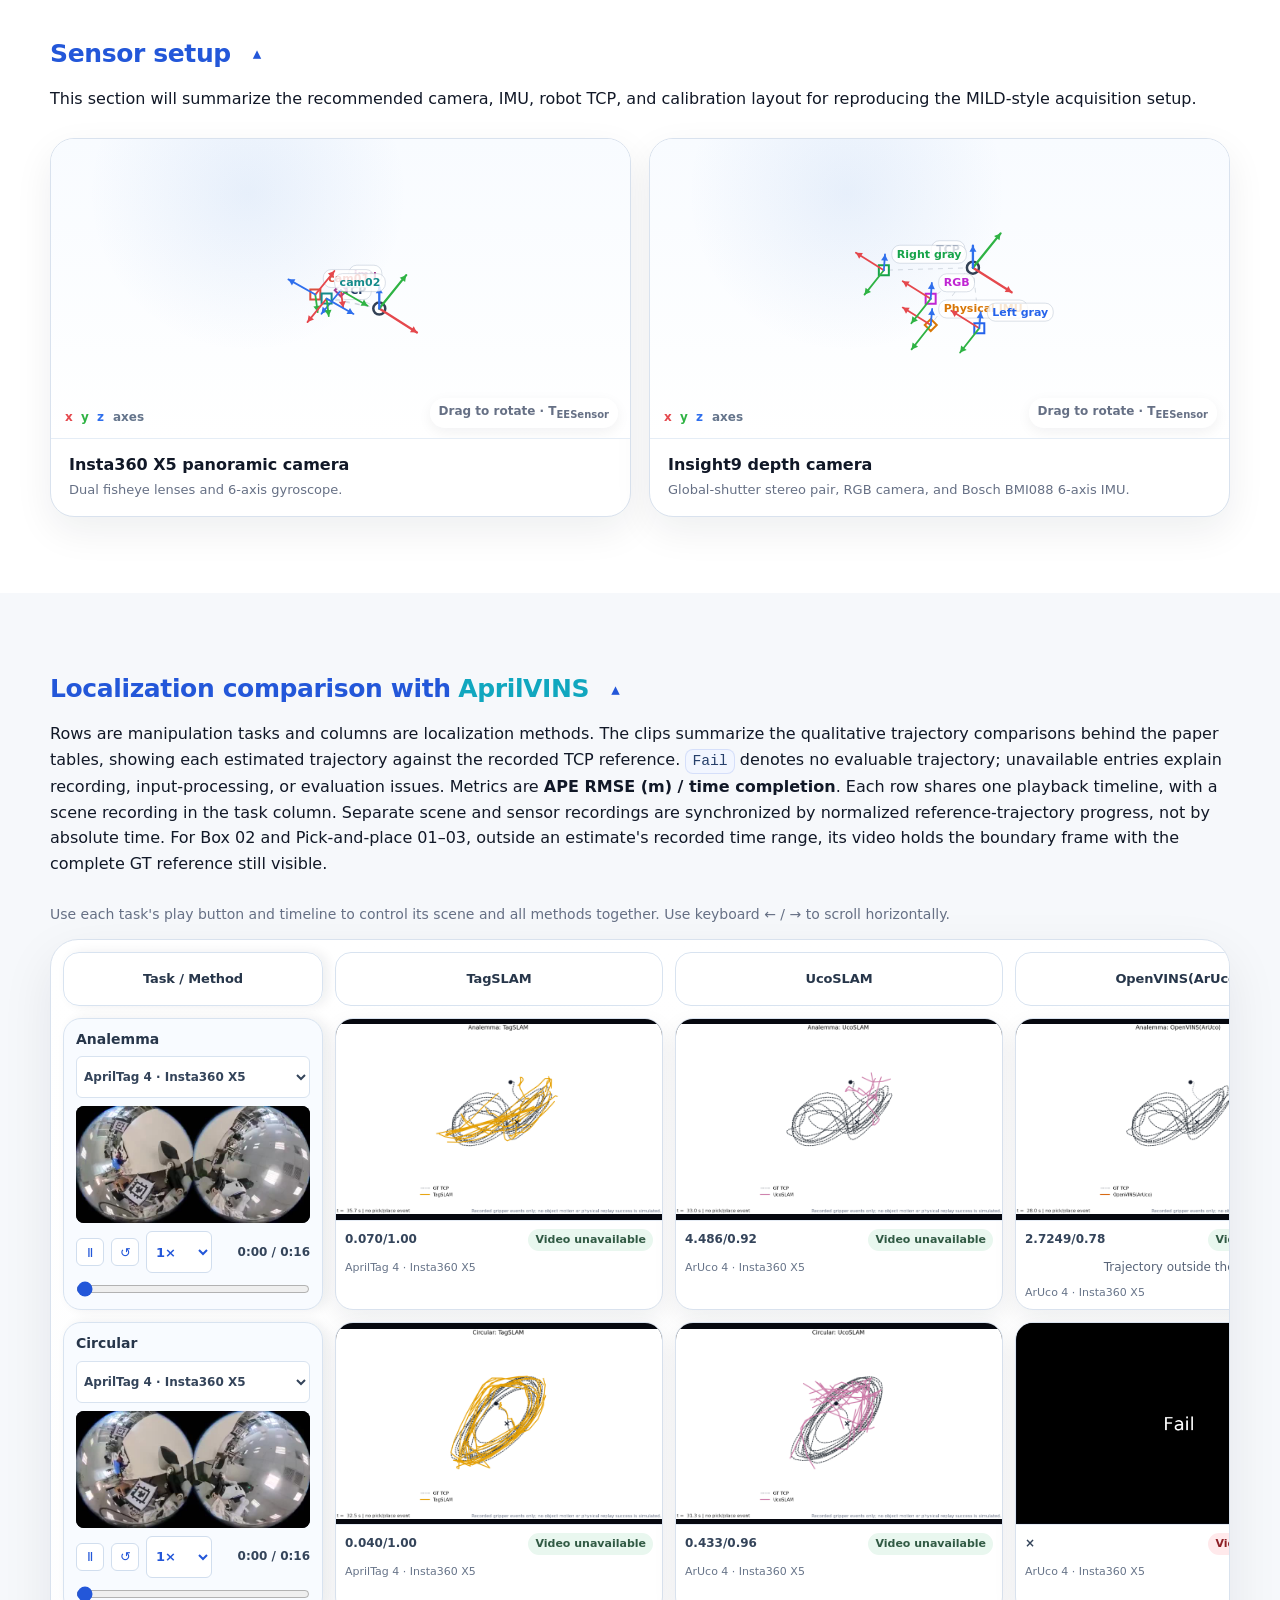
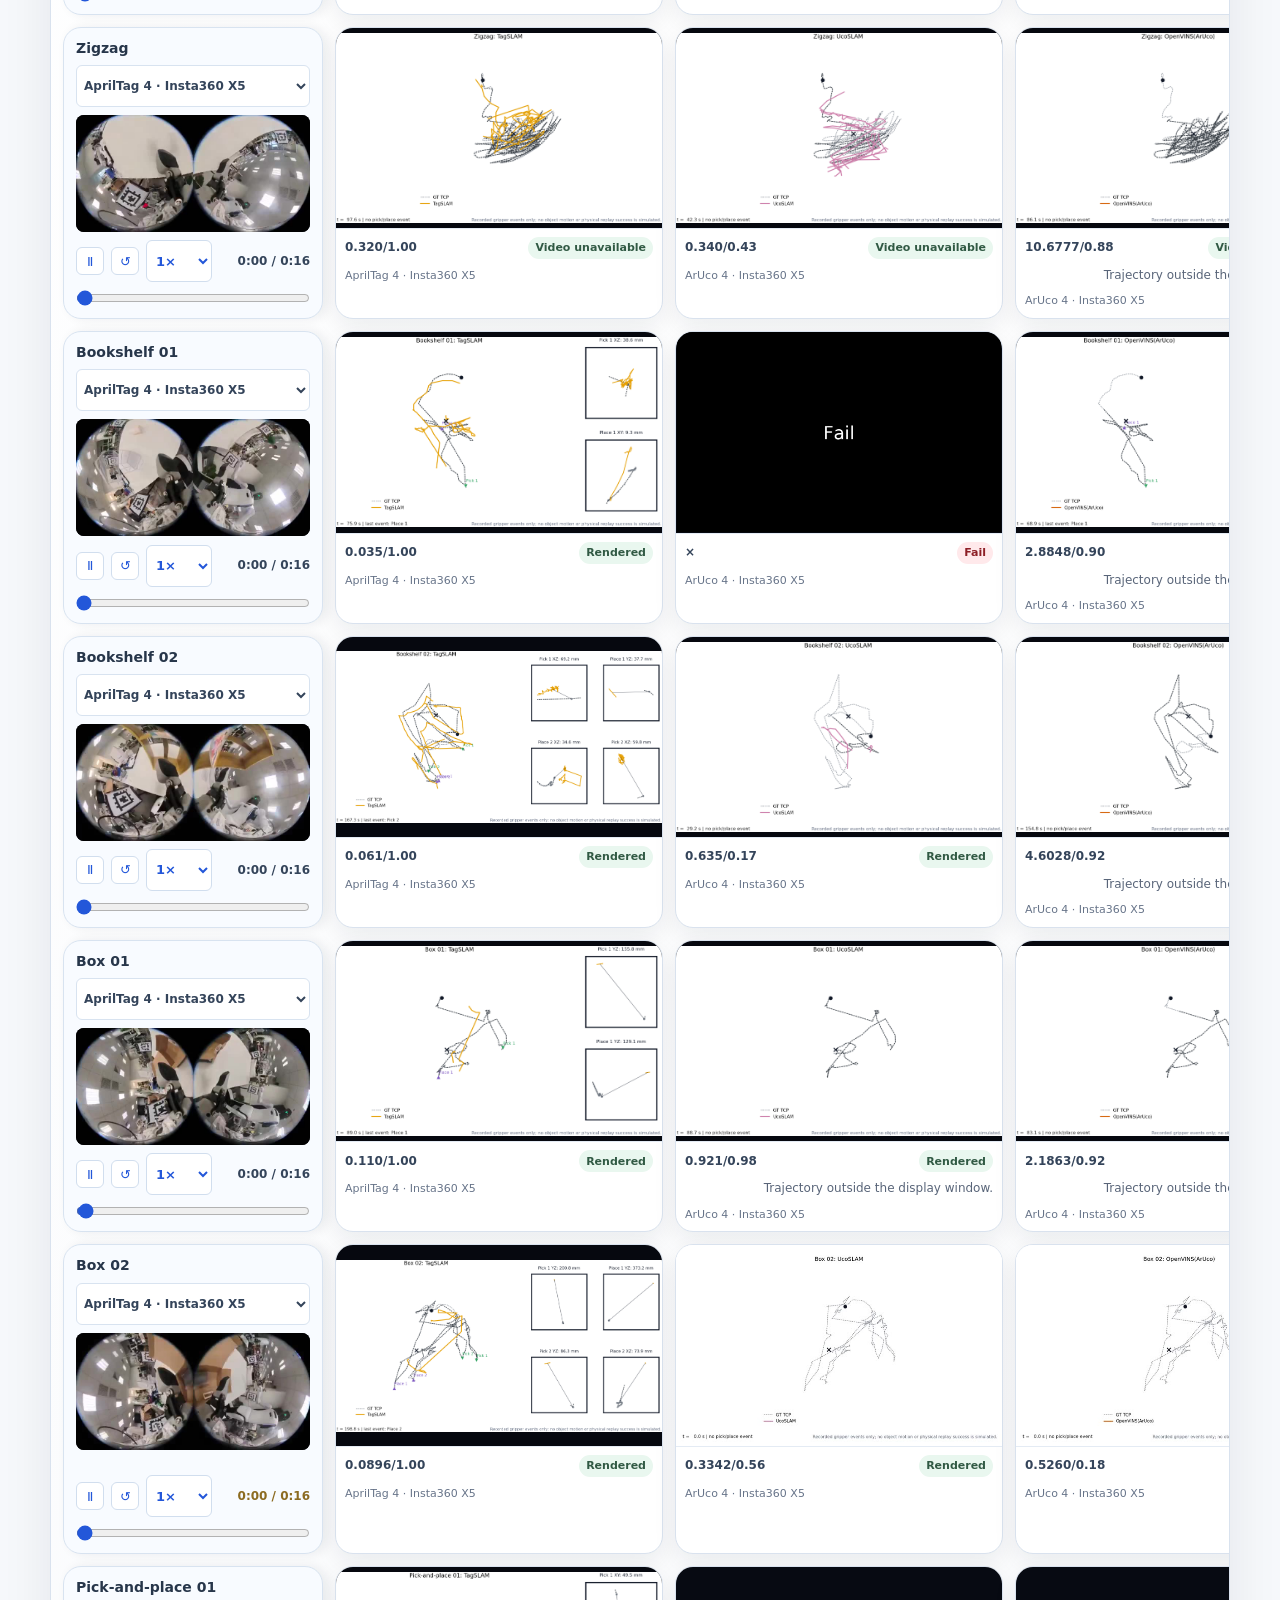
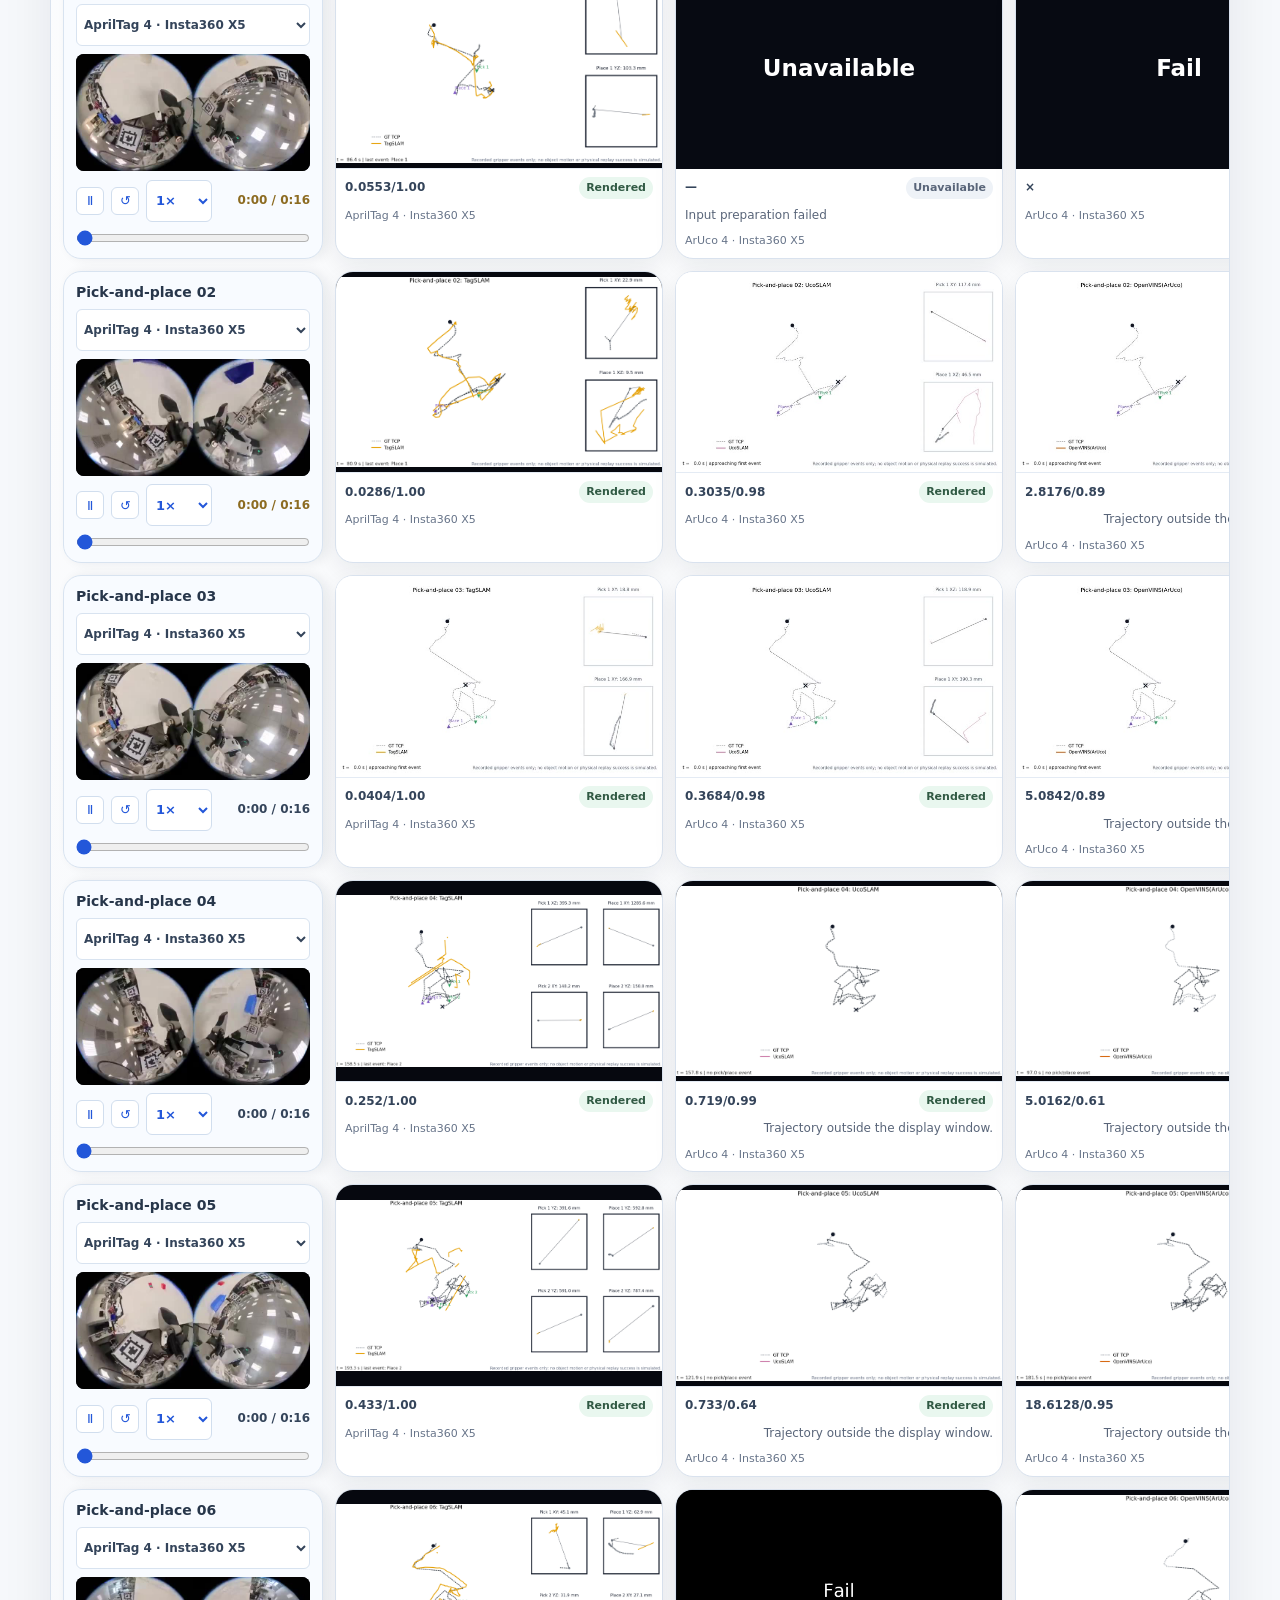
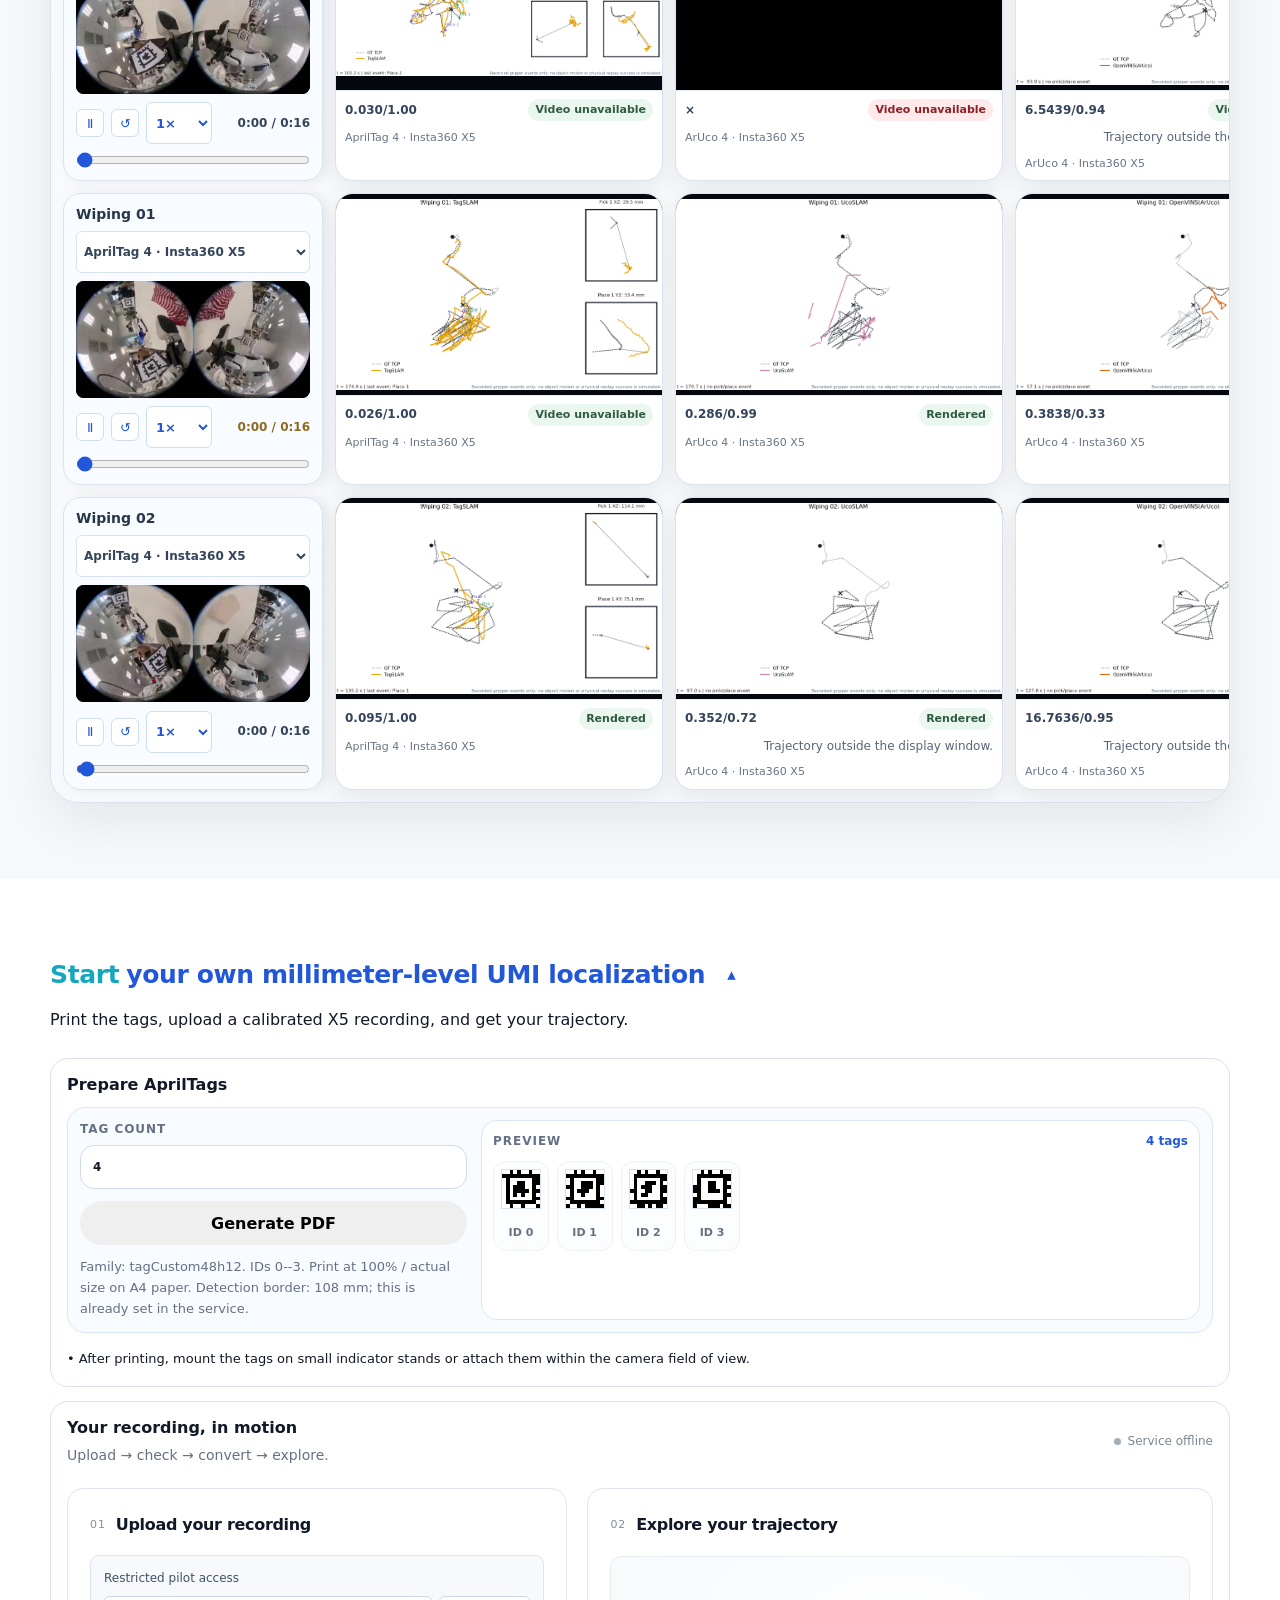
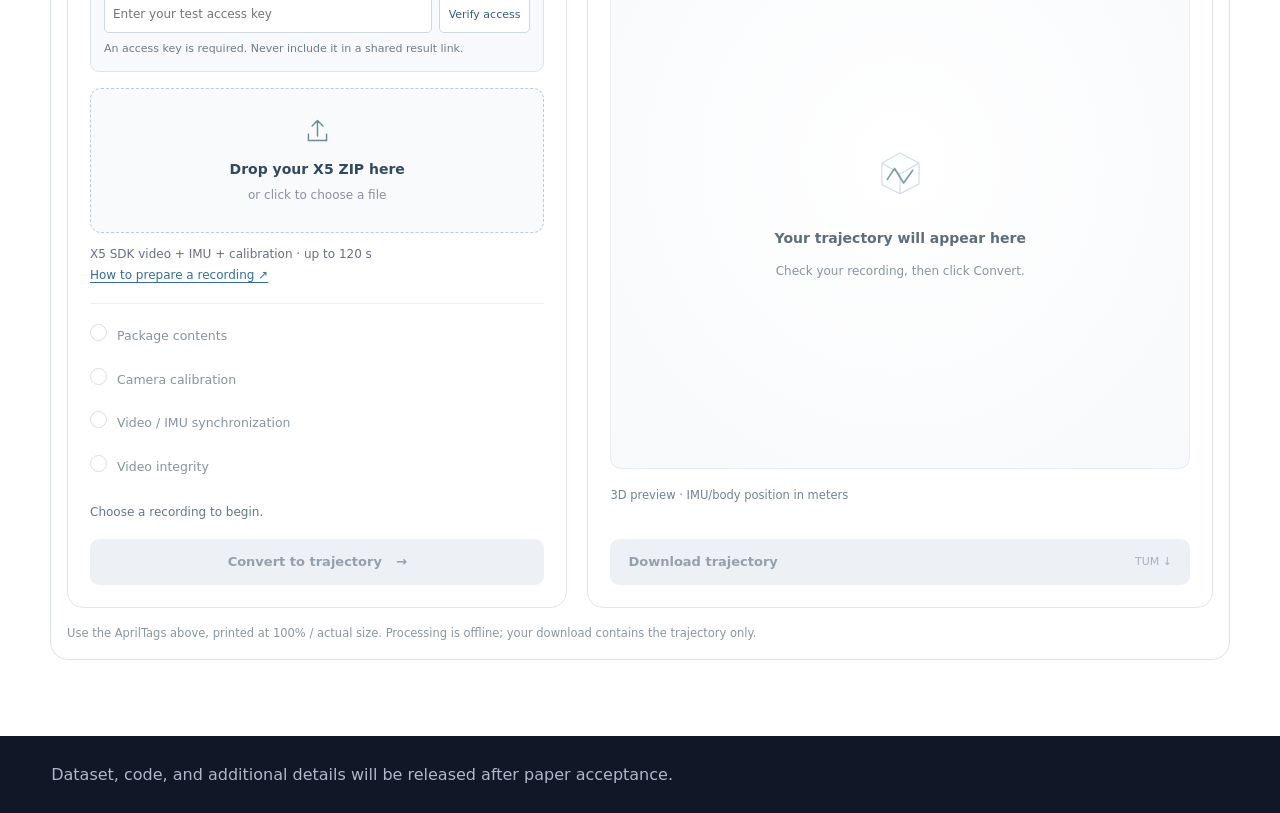
==== commit 769f81a9: "Add resumable authenticated recording uploads" ====
--- a/index.html
+++ b/index.html
@@ -21,7 +21,8 @@
   <script defer src="assets/js/apriltag-print.js?v=20260919-fixed-size-v1"></script>
   <script defer src="assets/js/service-config.js?v=20260924-pilot-v1"></script>
   <script defer src="assets/js/trajectory-viewer.js?v=20260919-simple-v1"></script>
-  <script defer src="assets/js/upload-runner.js?v=20261012-pilot-ui"></script>
+  <script defer src="assets/js/resumable-upload.js?v=20261023-chunks-v1"></script>
+  <script defer src="assets/js/upload-runner.js?v=20261023-chunks-v1"></script>
 </head>
 <body>
   <header id="top" class="hero hero-video">
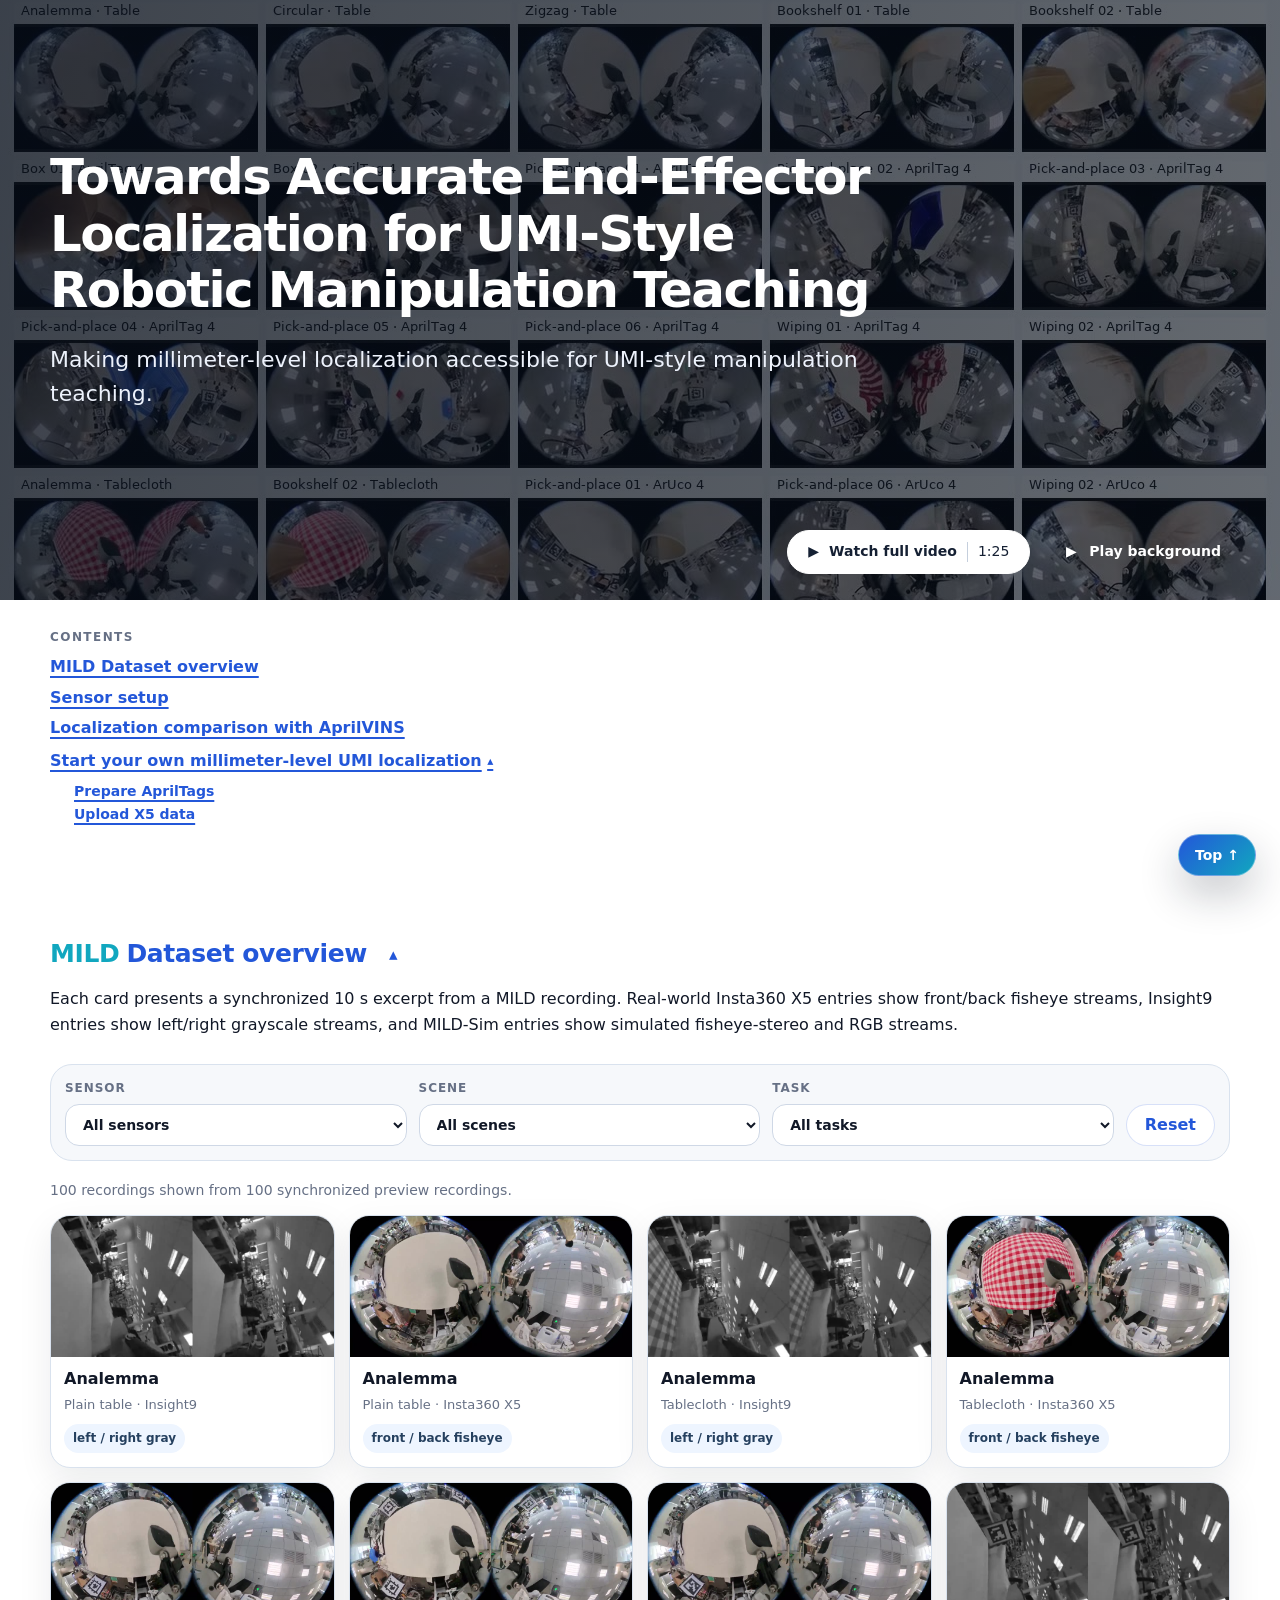
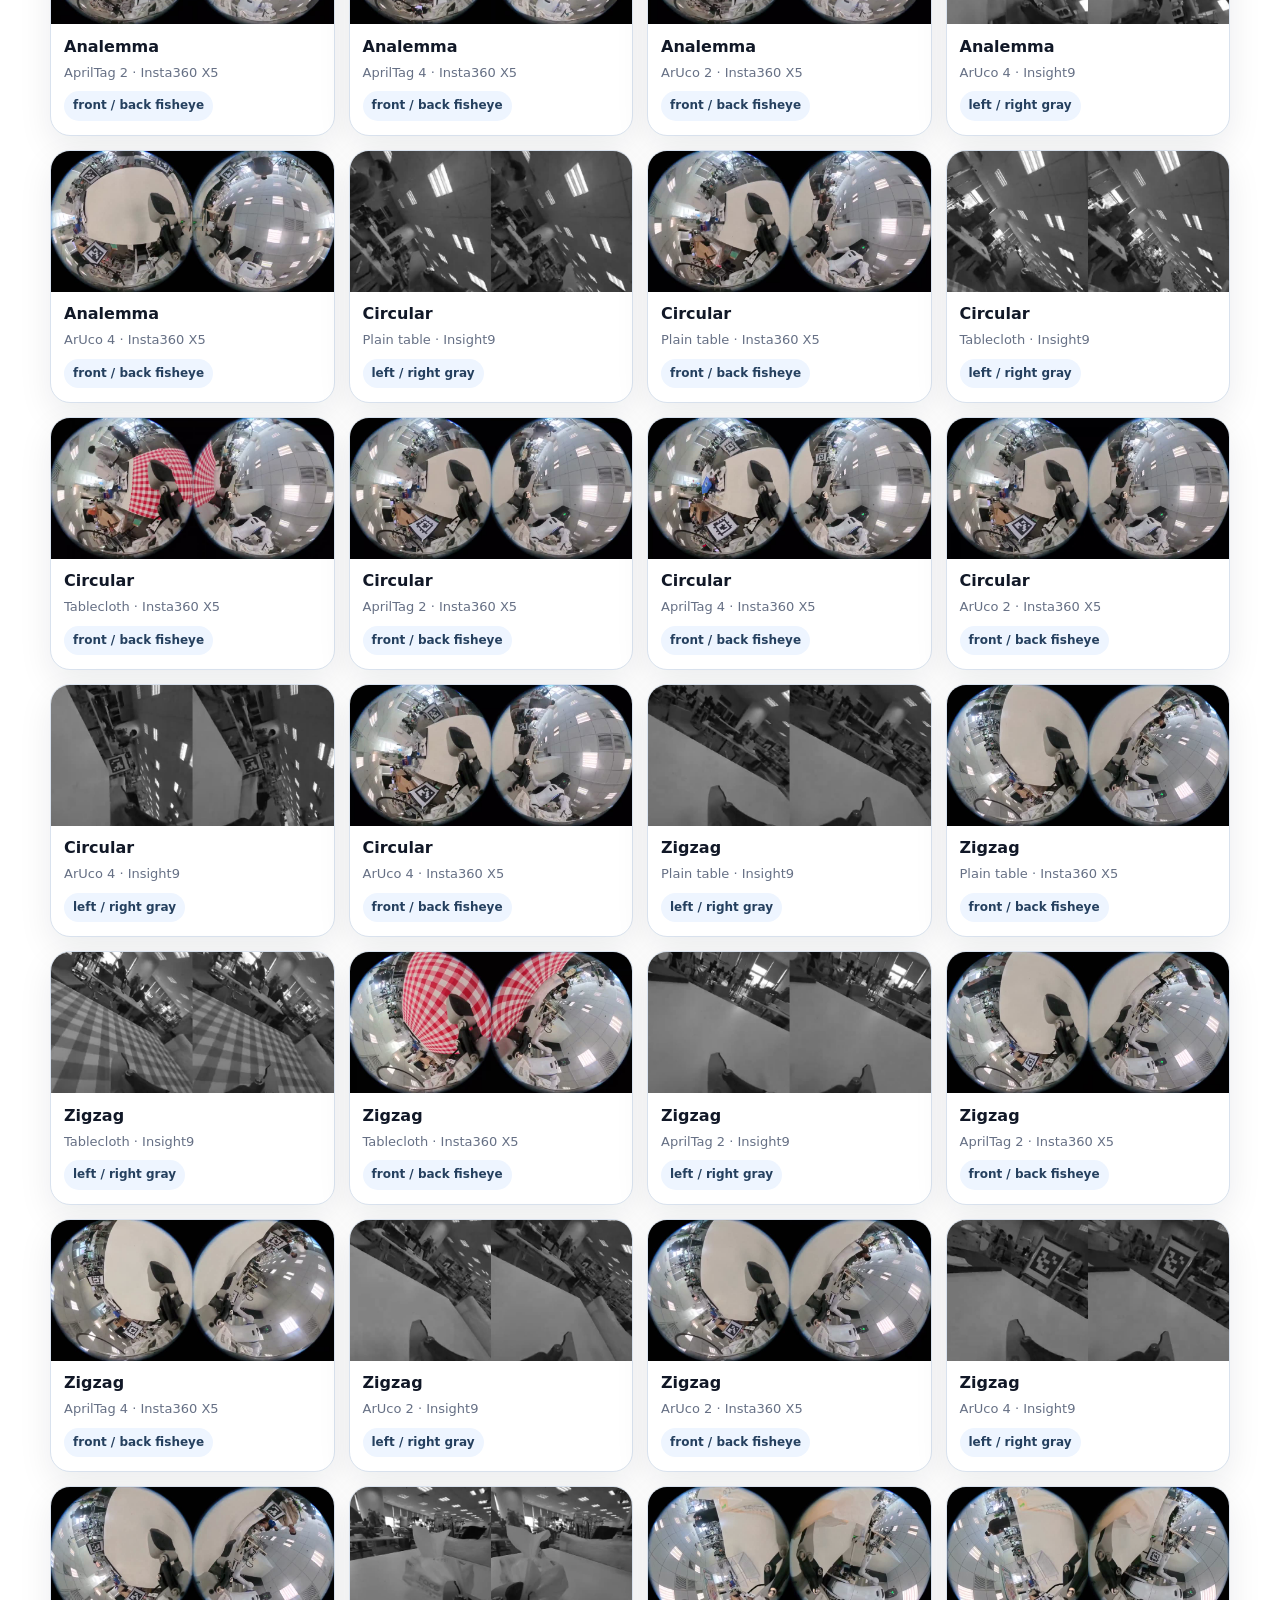
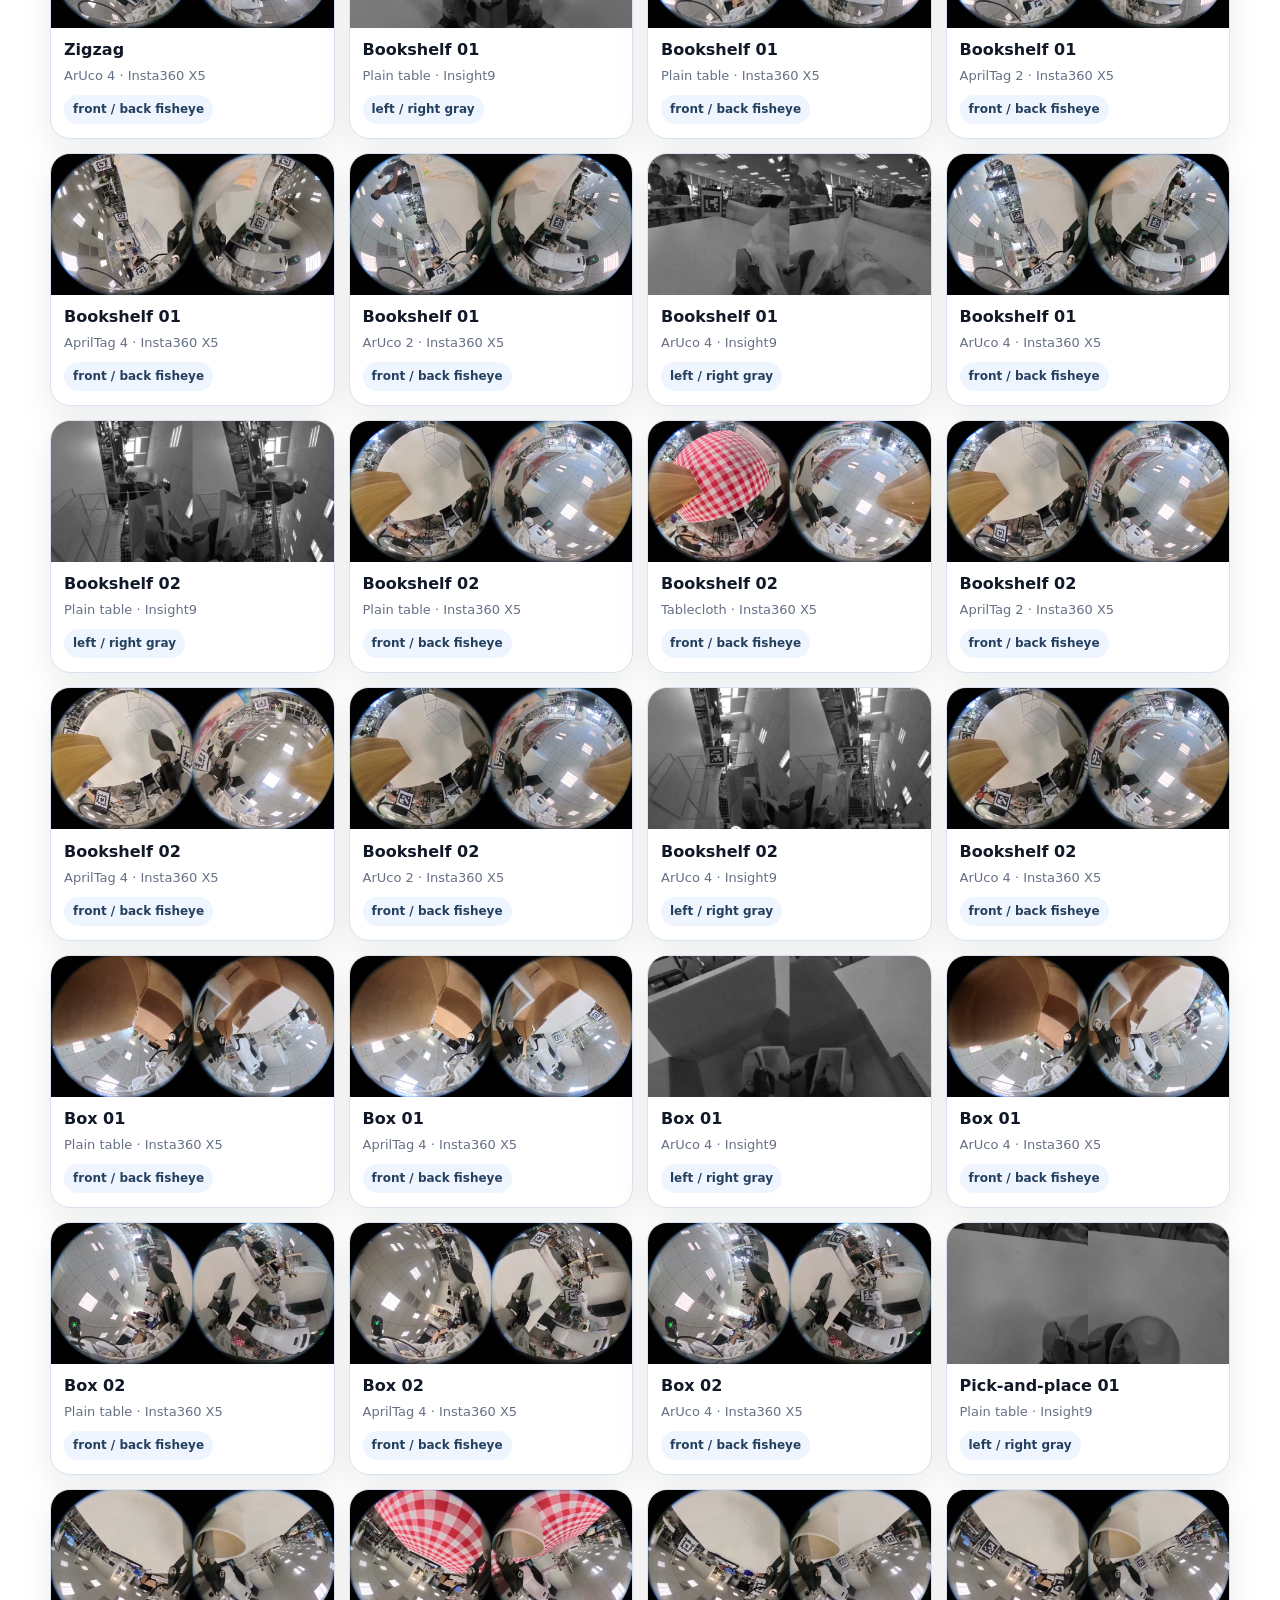
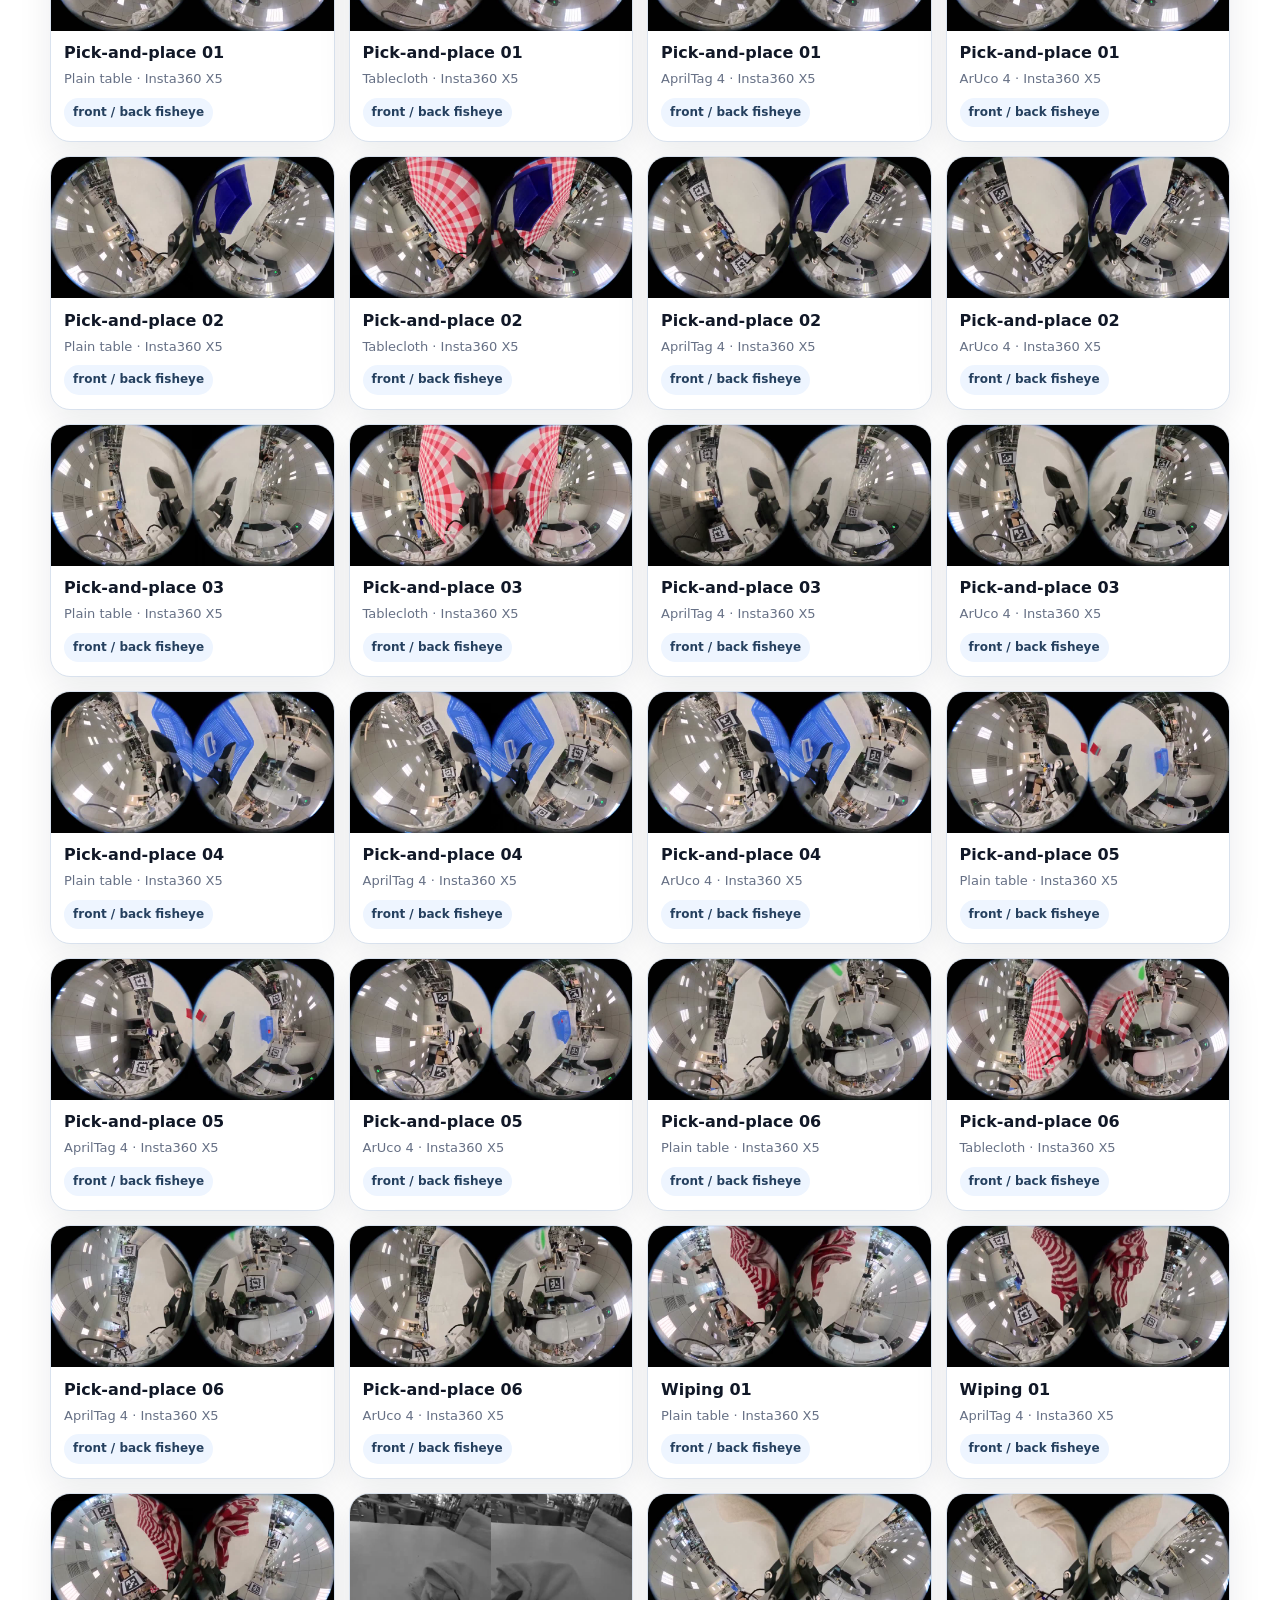
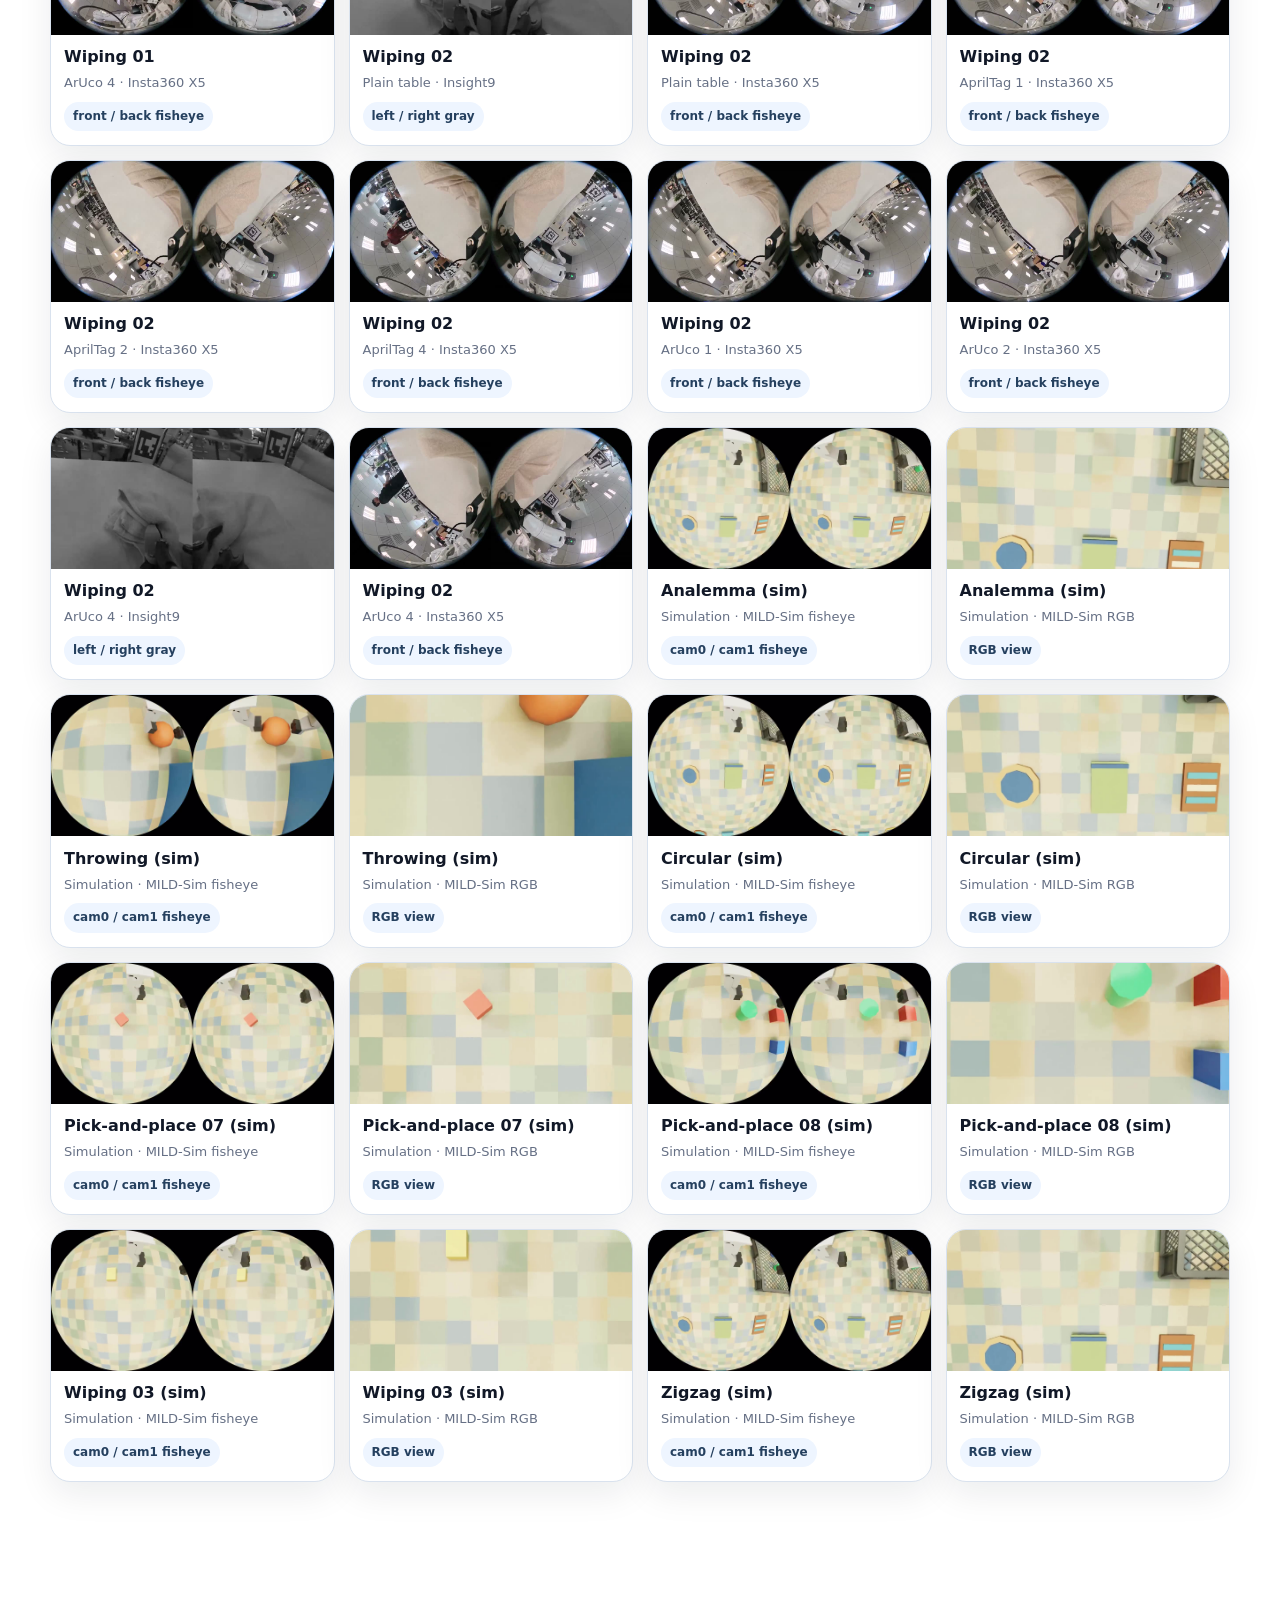
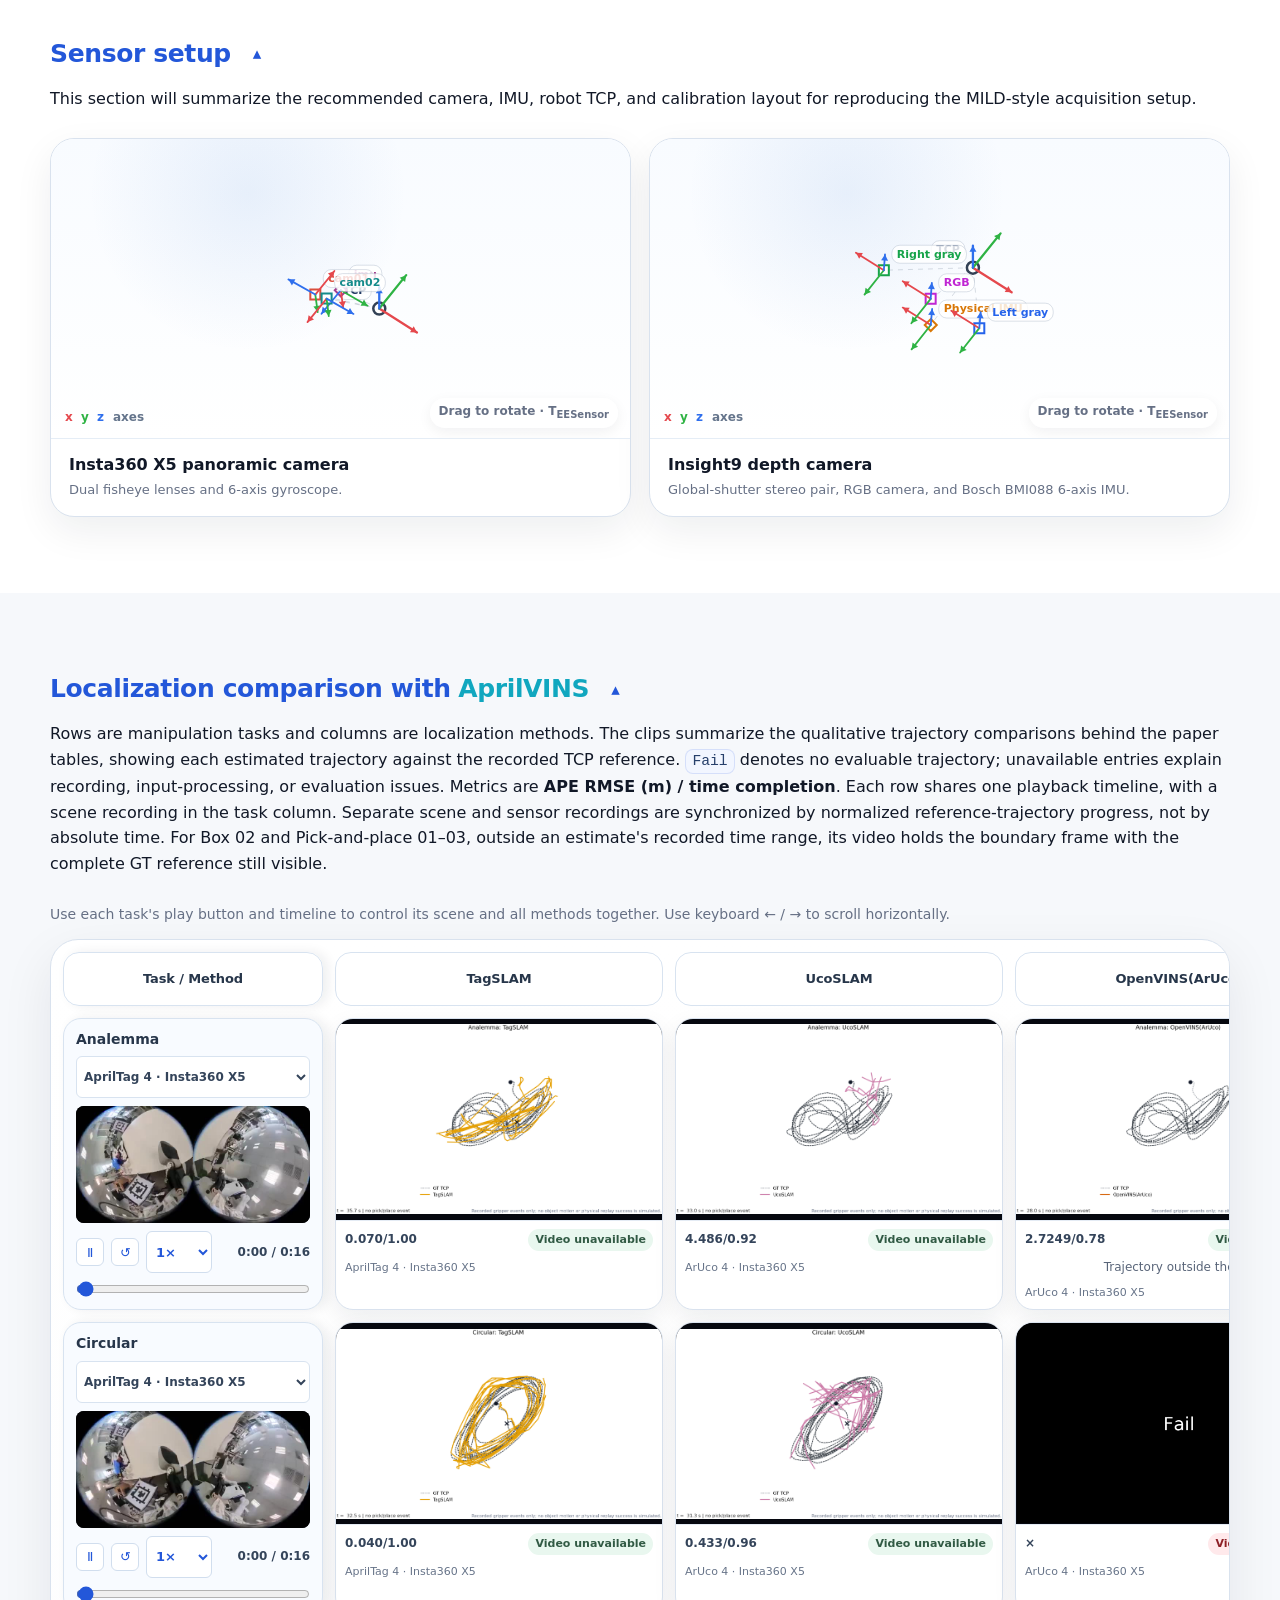
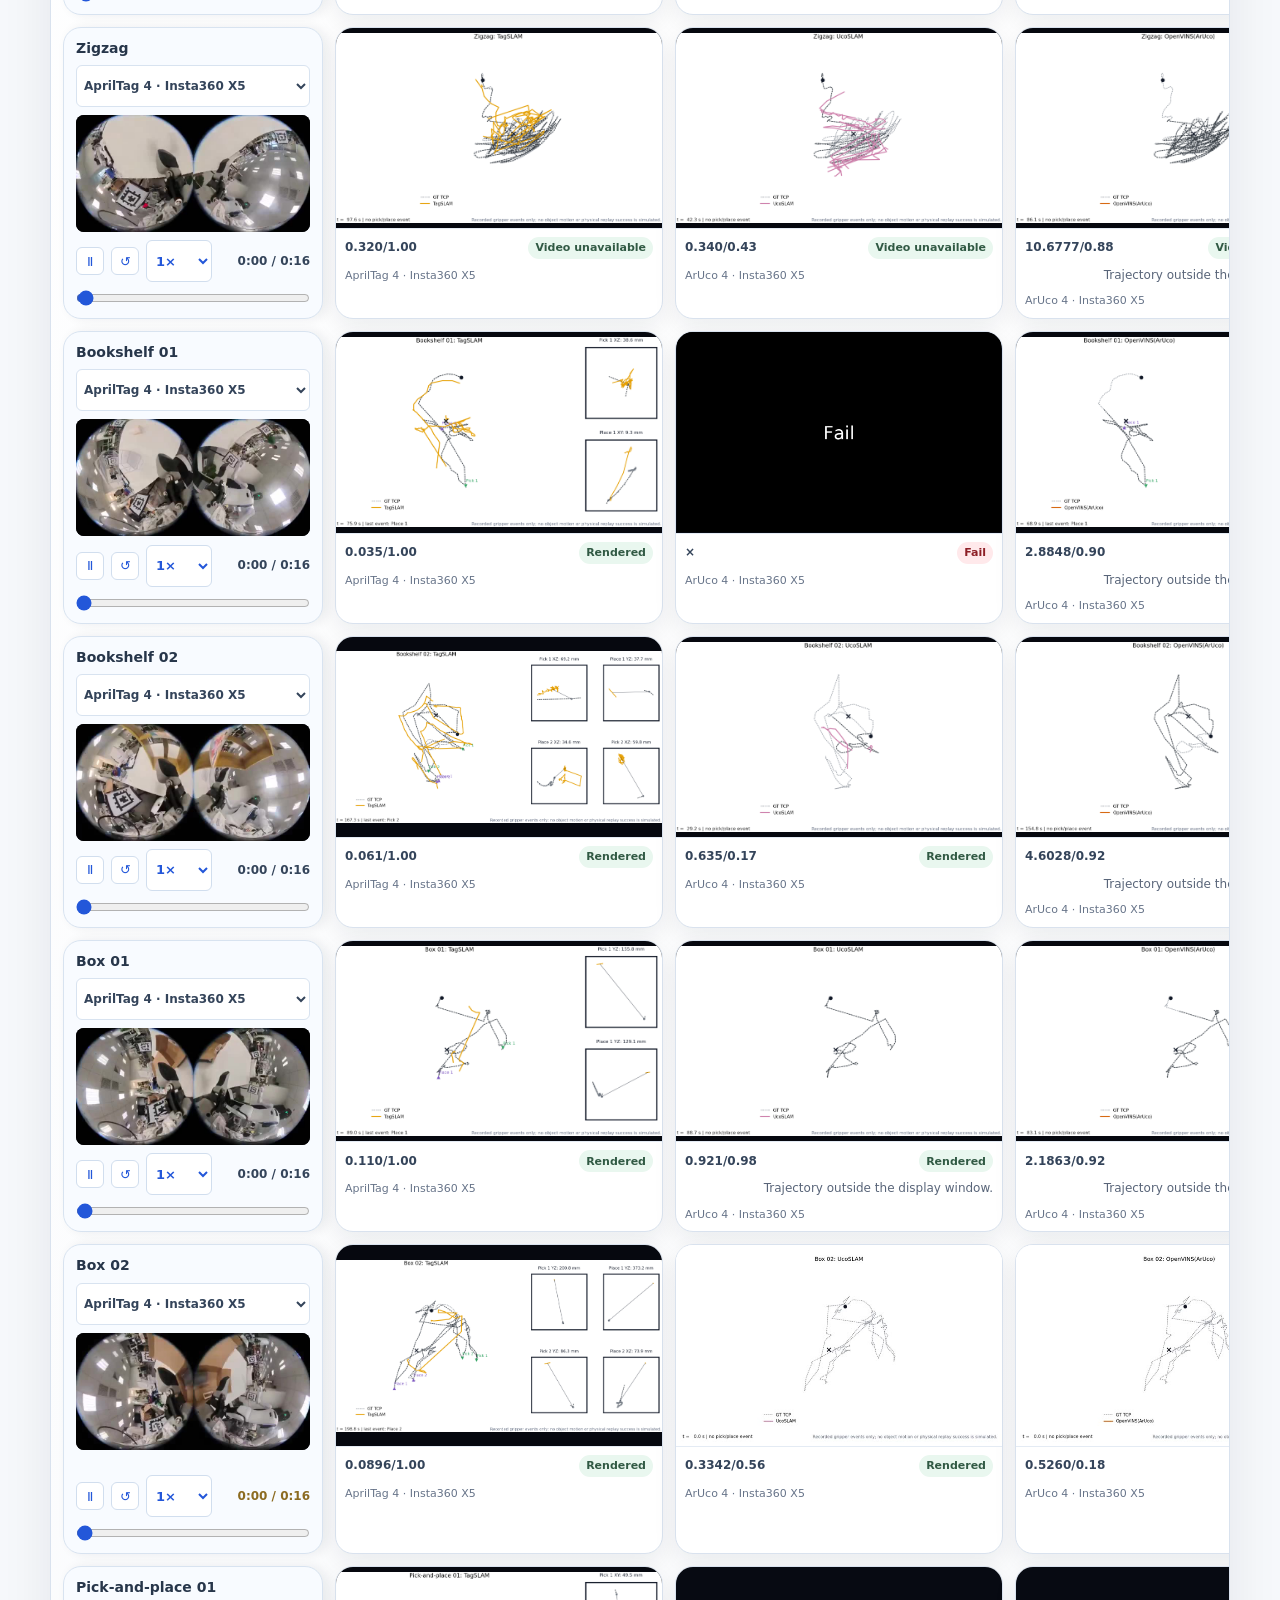
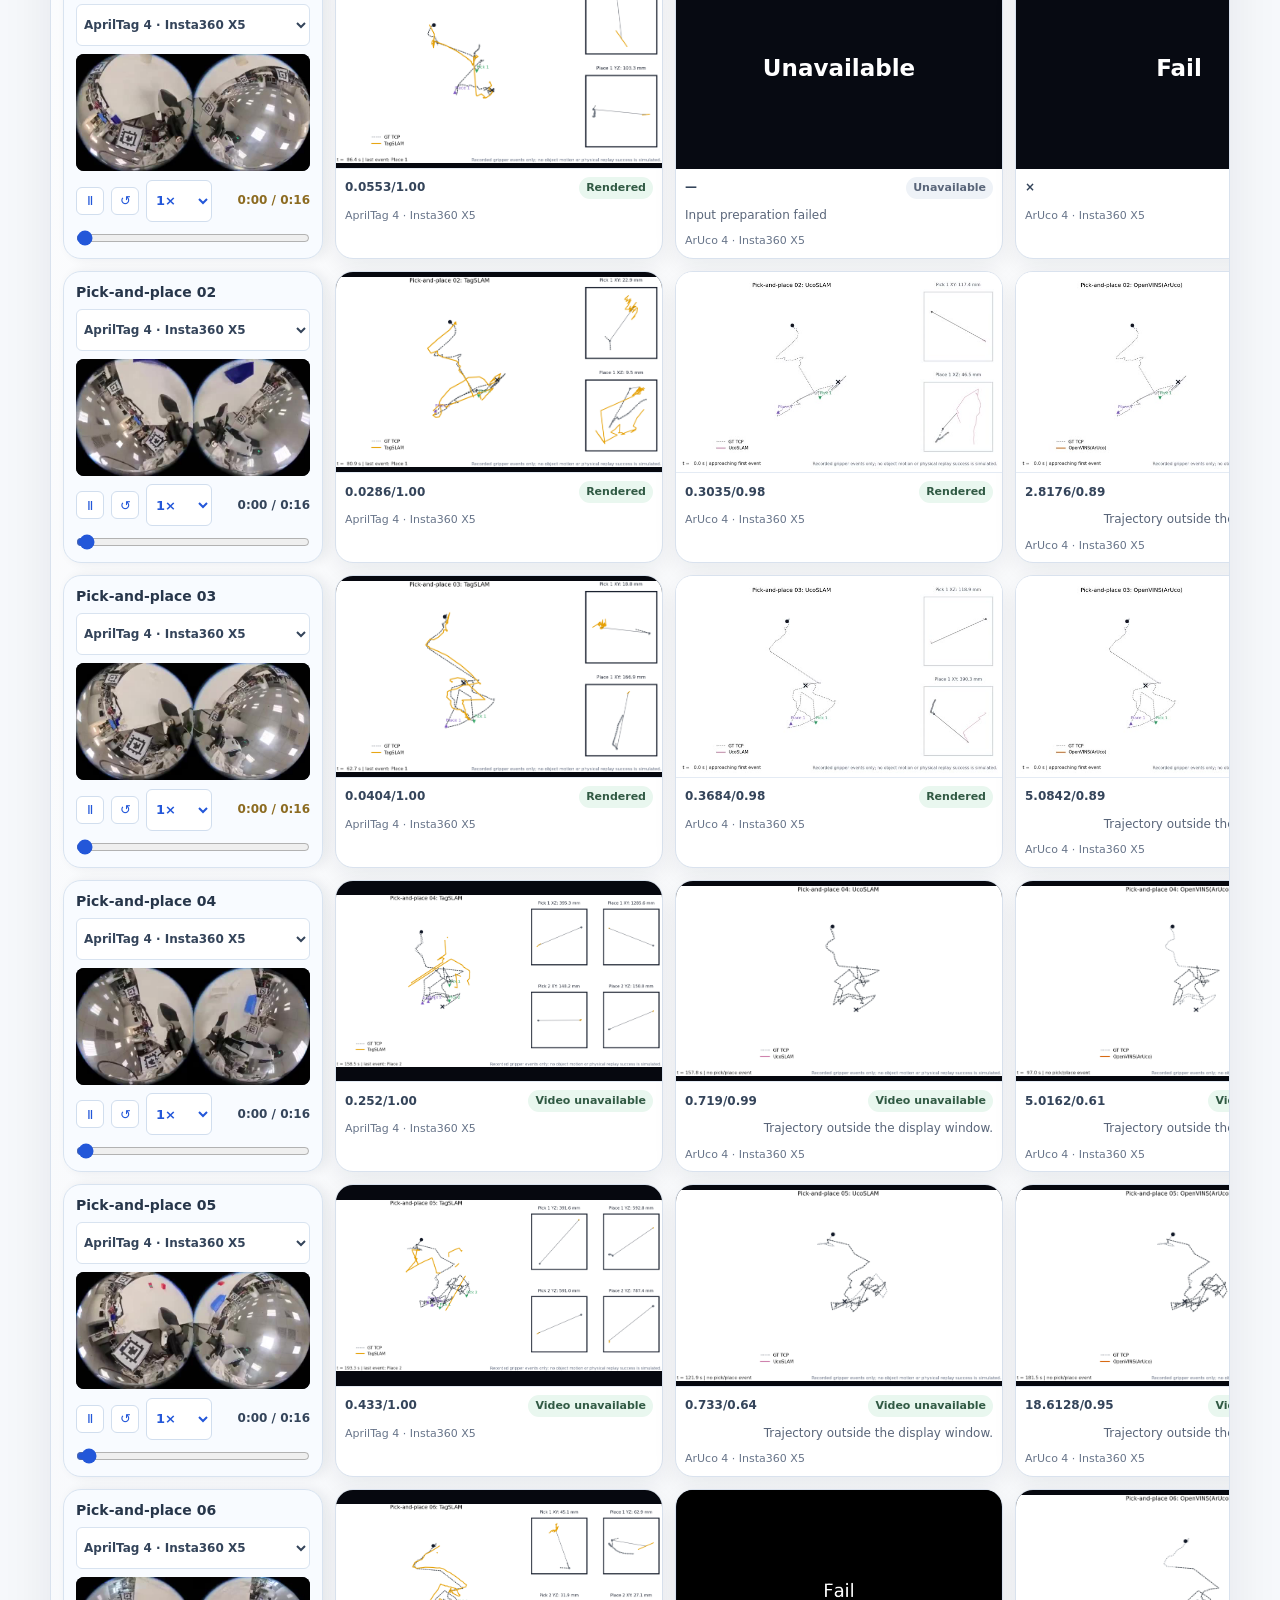
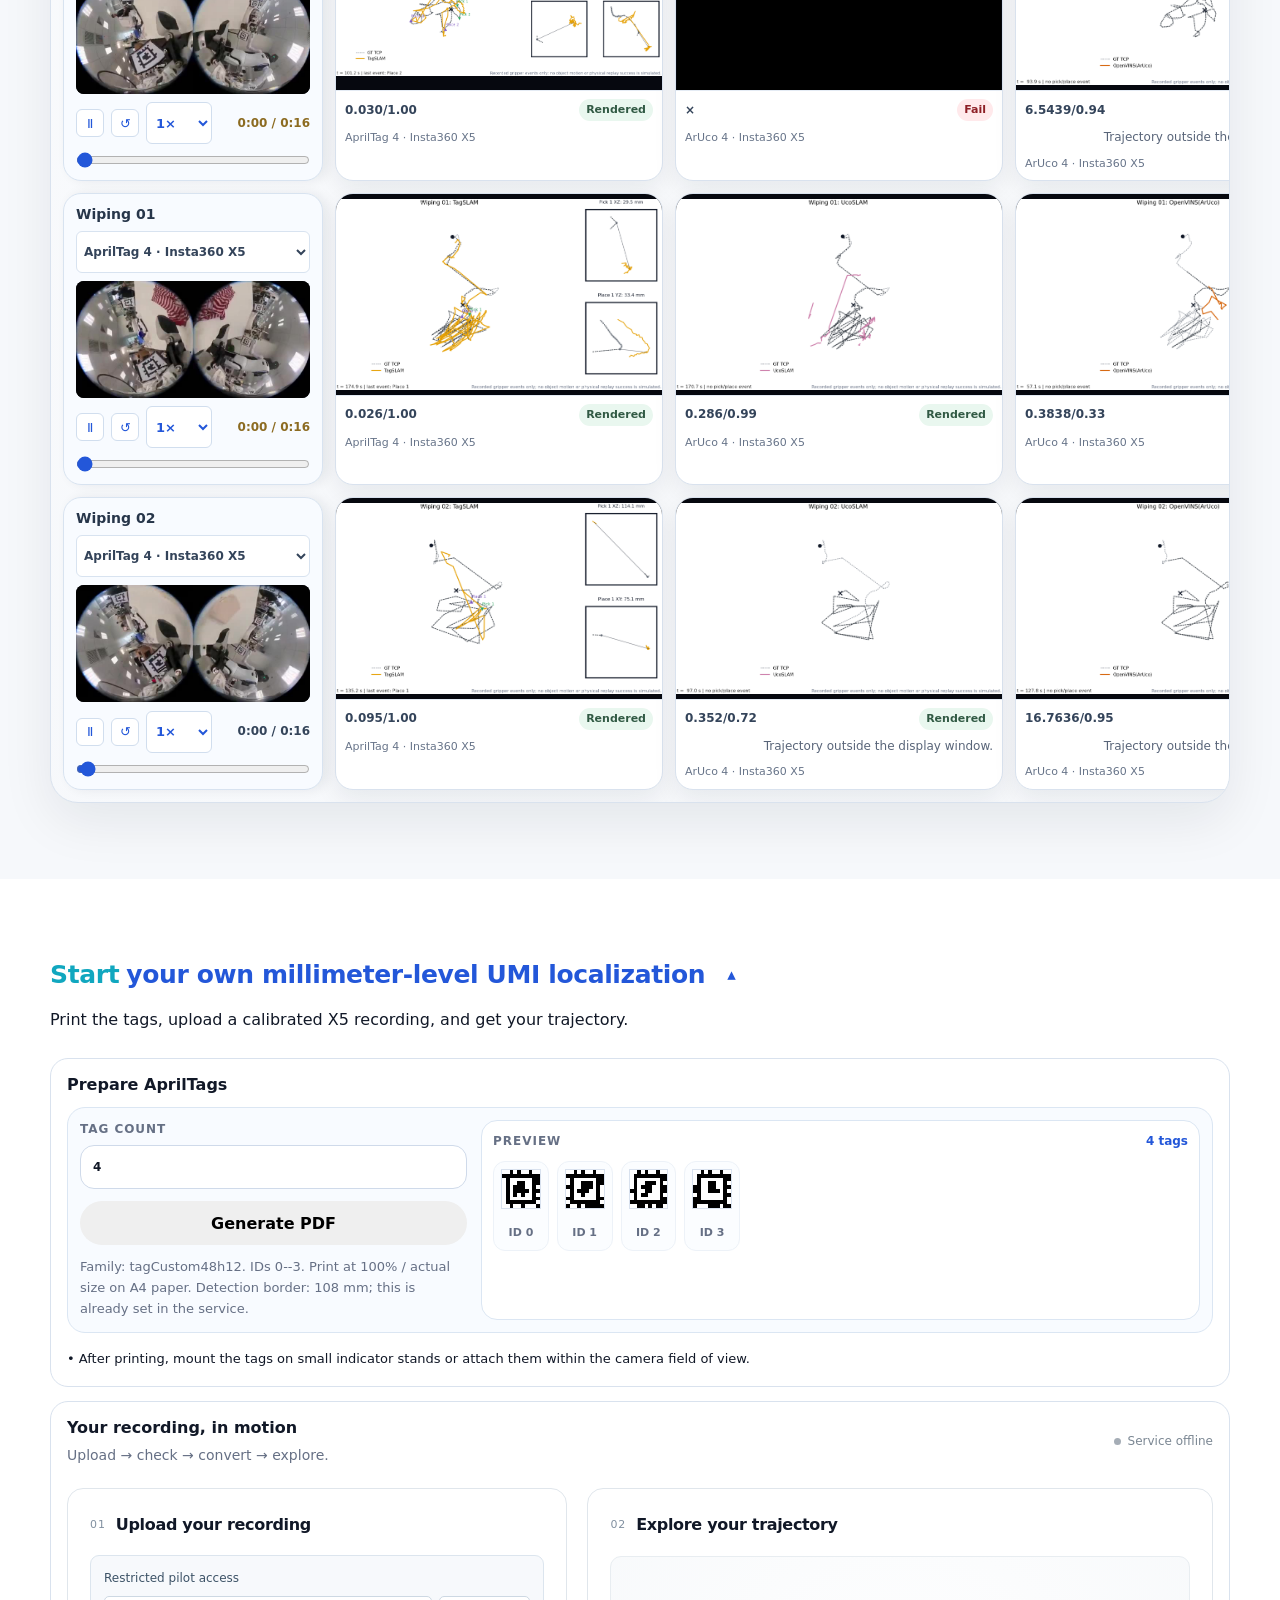
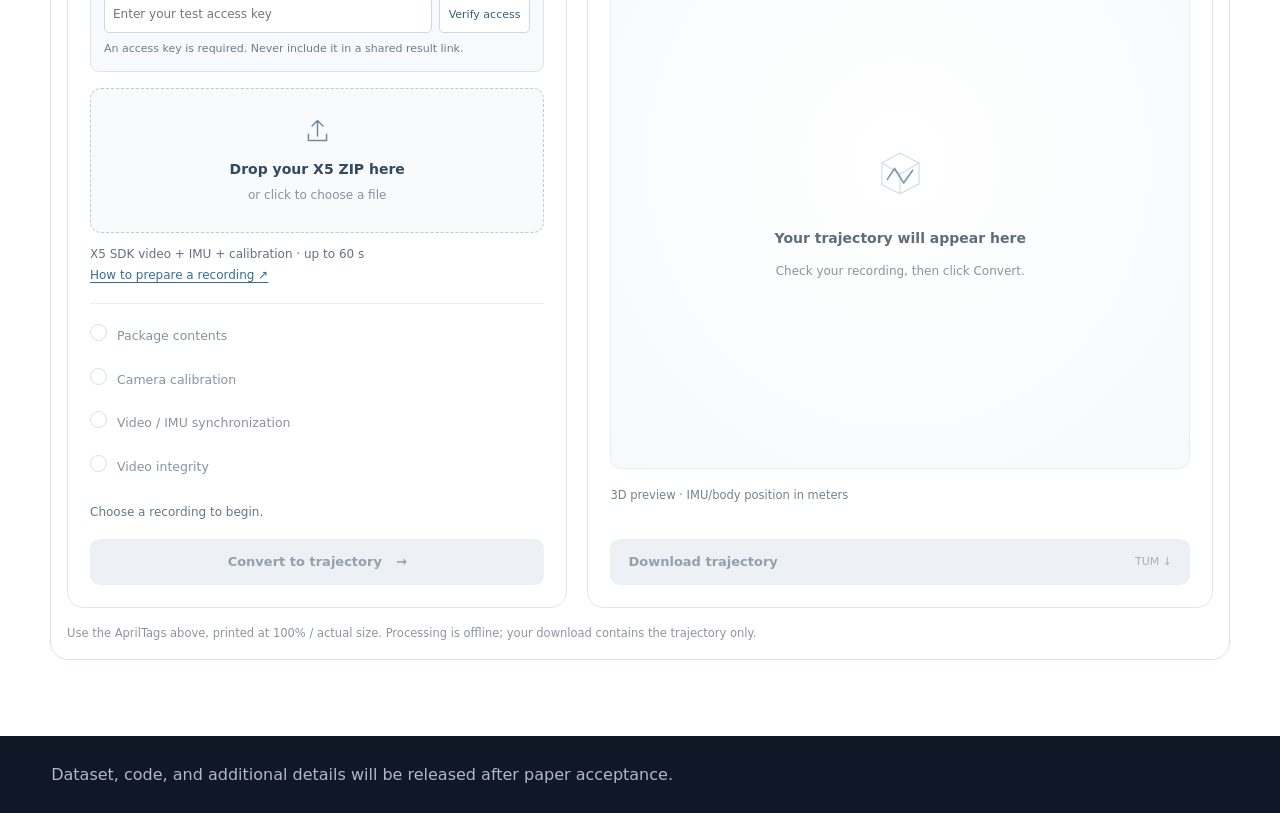
==== commit 3b145429: "Limit uploaded recordings to 60 seconds" ====
--- a/index.html
+++ b/index.html
@@ -242,7 +242,7 @@
                 <span id="uploadFileDetail">or click to choose a file</span>
                 <input id="uploadRecording" name="recording" type="file" accept=".zip,application/zip" aria-label="Choose an X5 SDK recording ZIP">
               </label>
-              <p class="recording-format">X5 SDK video + IMU + calibration · up to 120 s<br><a href="assets/docs/x5-upload-guide.html?v=20260924-pilot-v2">How to prepare a recording ↗</a></p>
+              <p class="recording-format">X5 SDK video + IMU + calibration · up to 60 s<br><a href="assets/docs/x5-upload-guide.html?v=20261024-60s-v1">How to prepare a recording ↗</a></p>
               <div class="recording-checks" id="uploadChecks" aria-label="Recording checks">
                 <div data-check="files" data-state="pending"><span class="check-icon" aria-hidden="true"></span><div><strong>Package contents</strong><small></small></div></div>
                 <div data-check="calibration" data-state="pending"><span class="check-icon" aria-hidden="true"></span><div><strong>Camera calibration</strong><small></small></div></div>
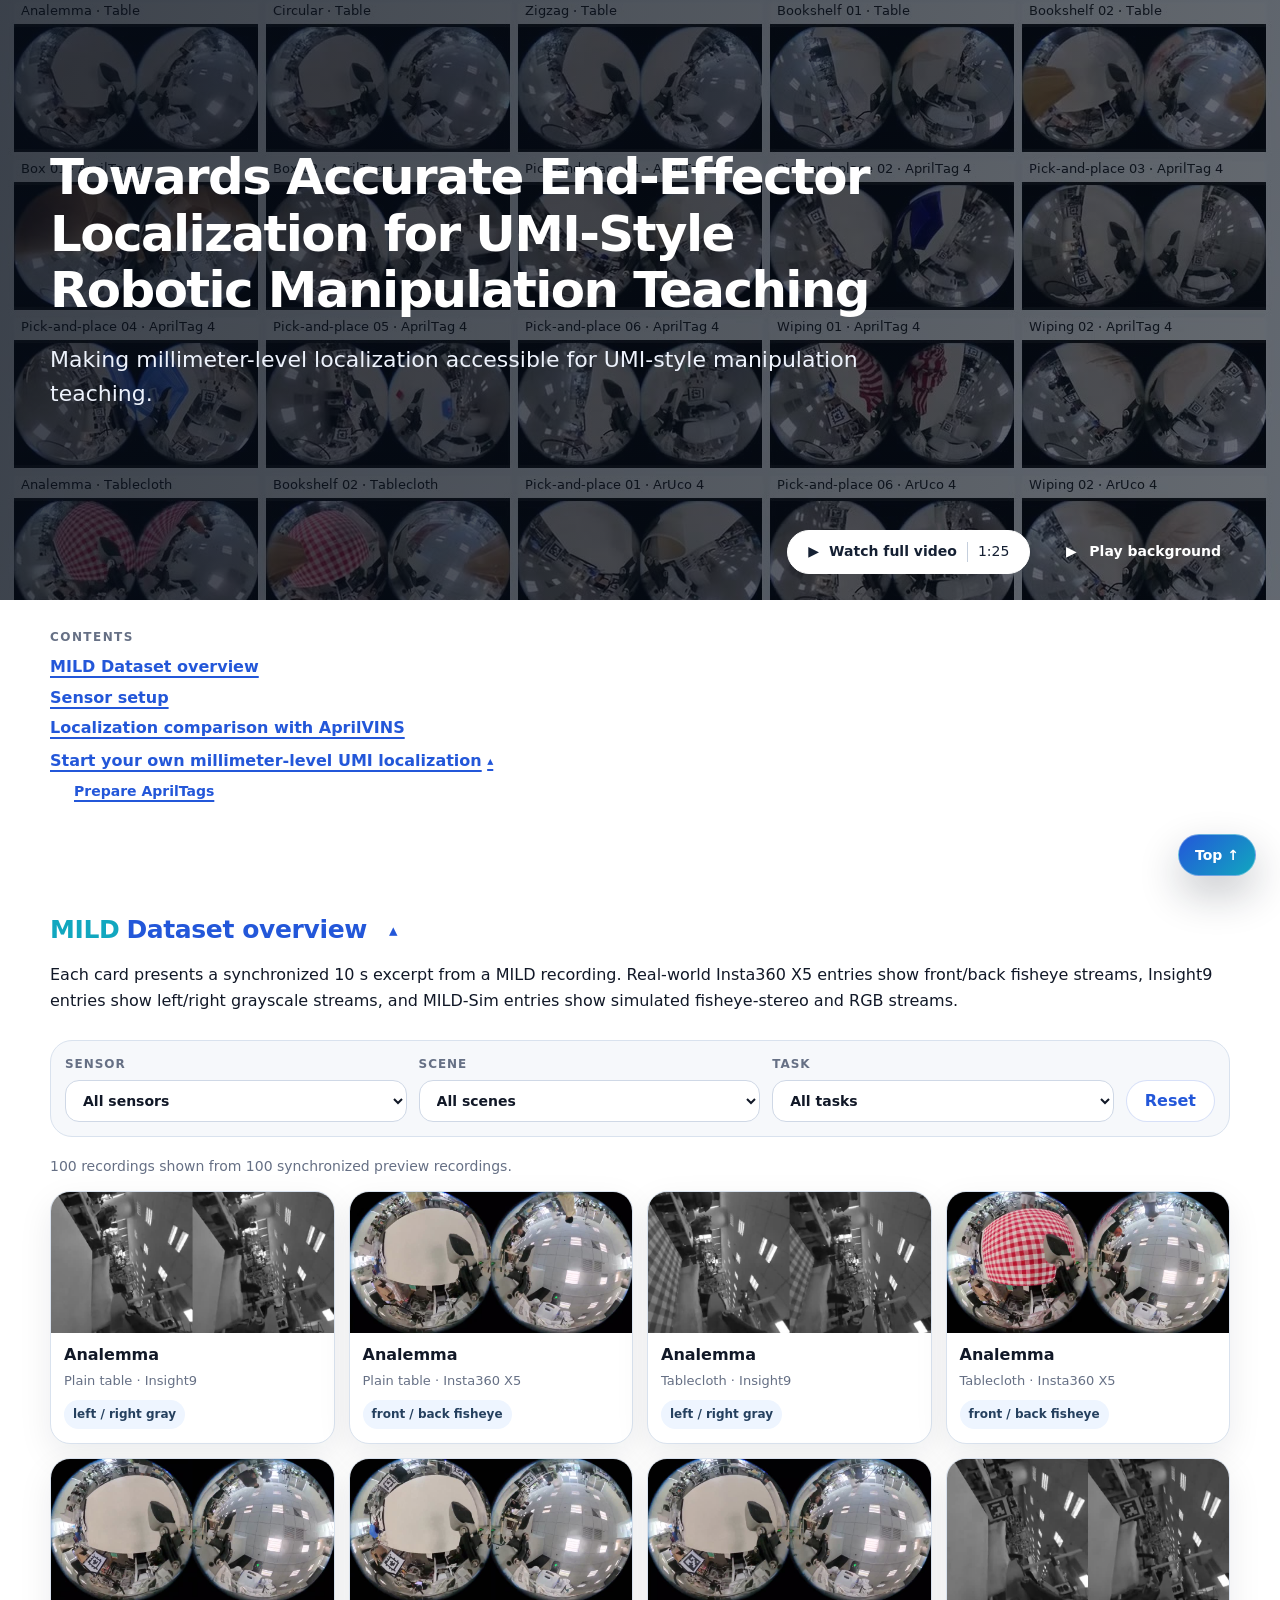
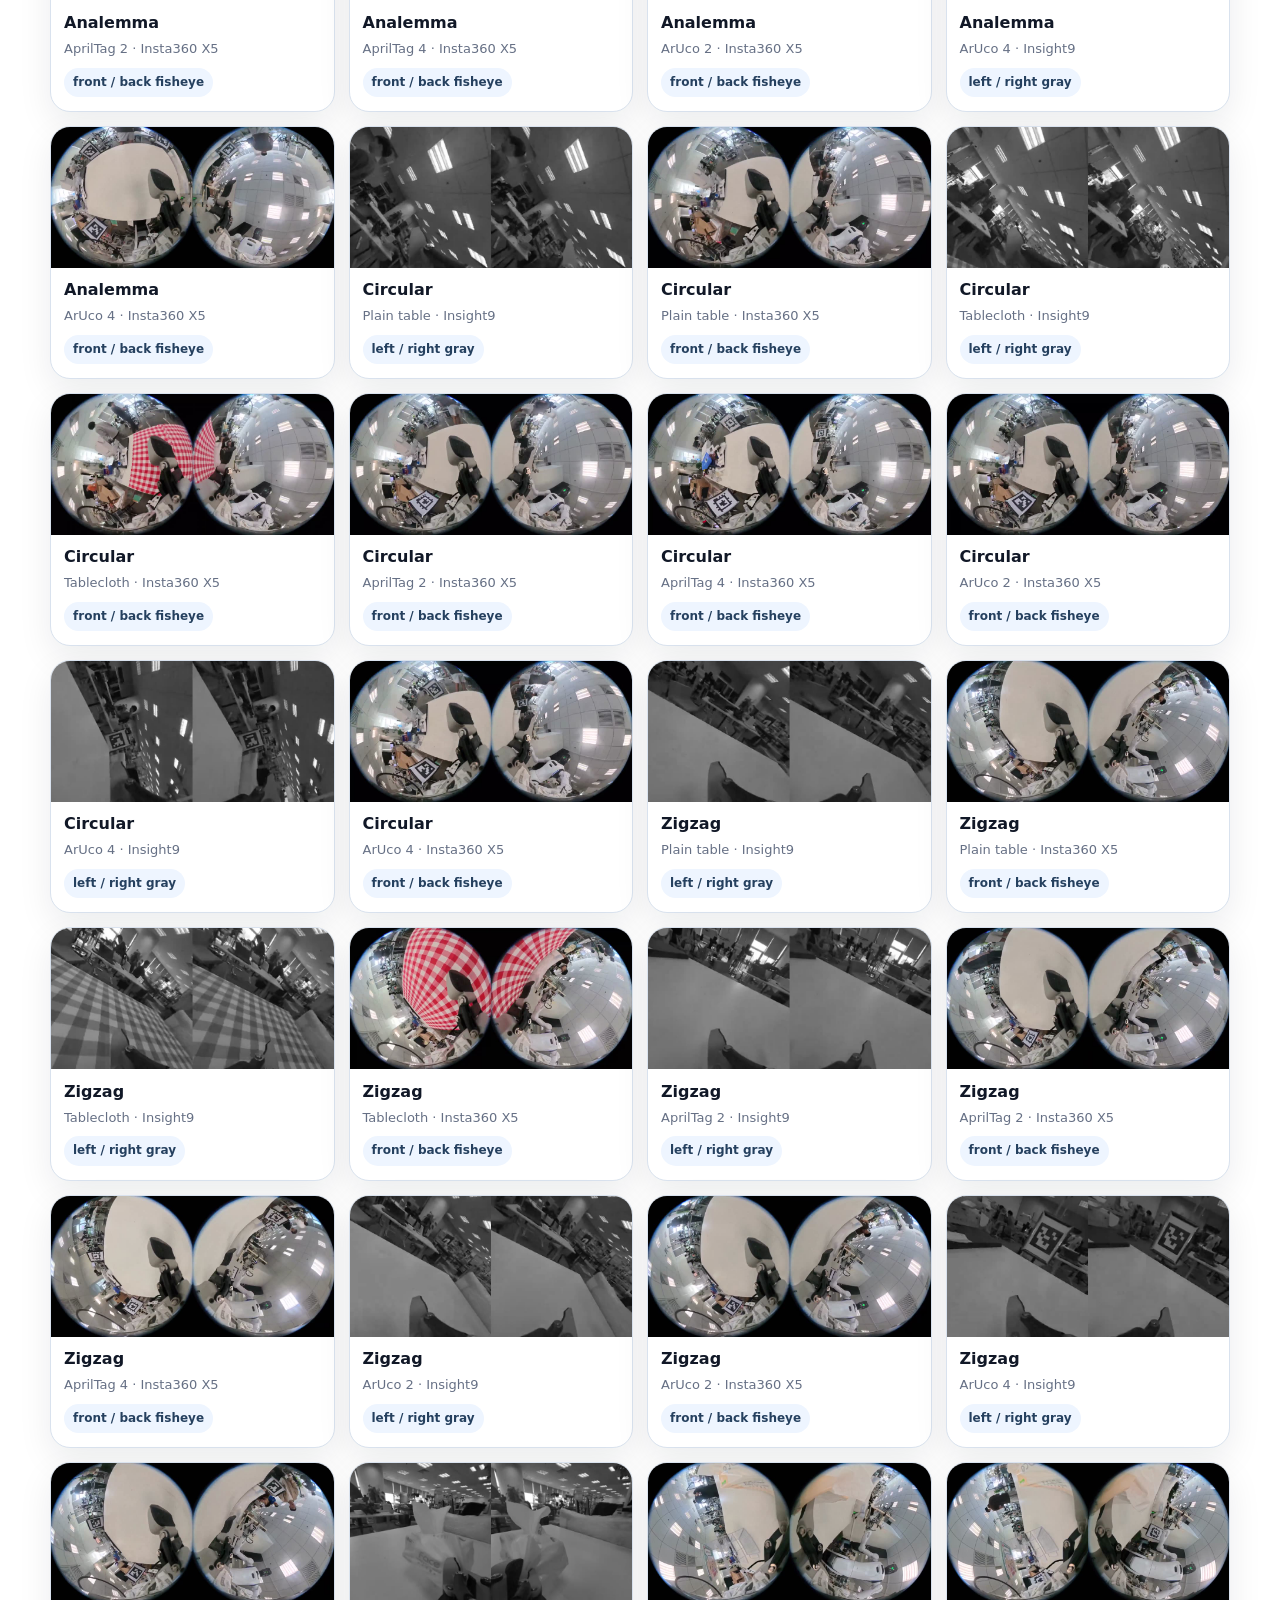
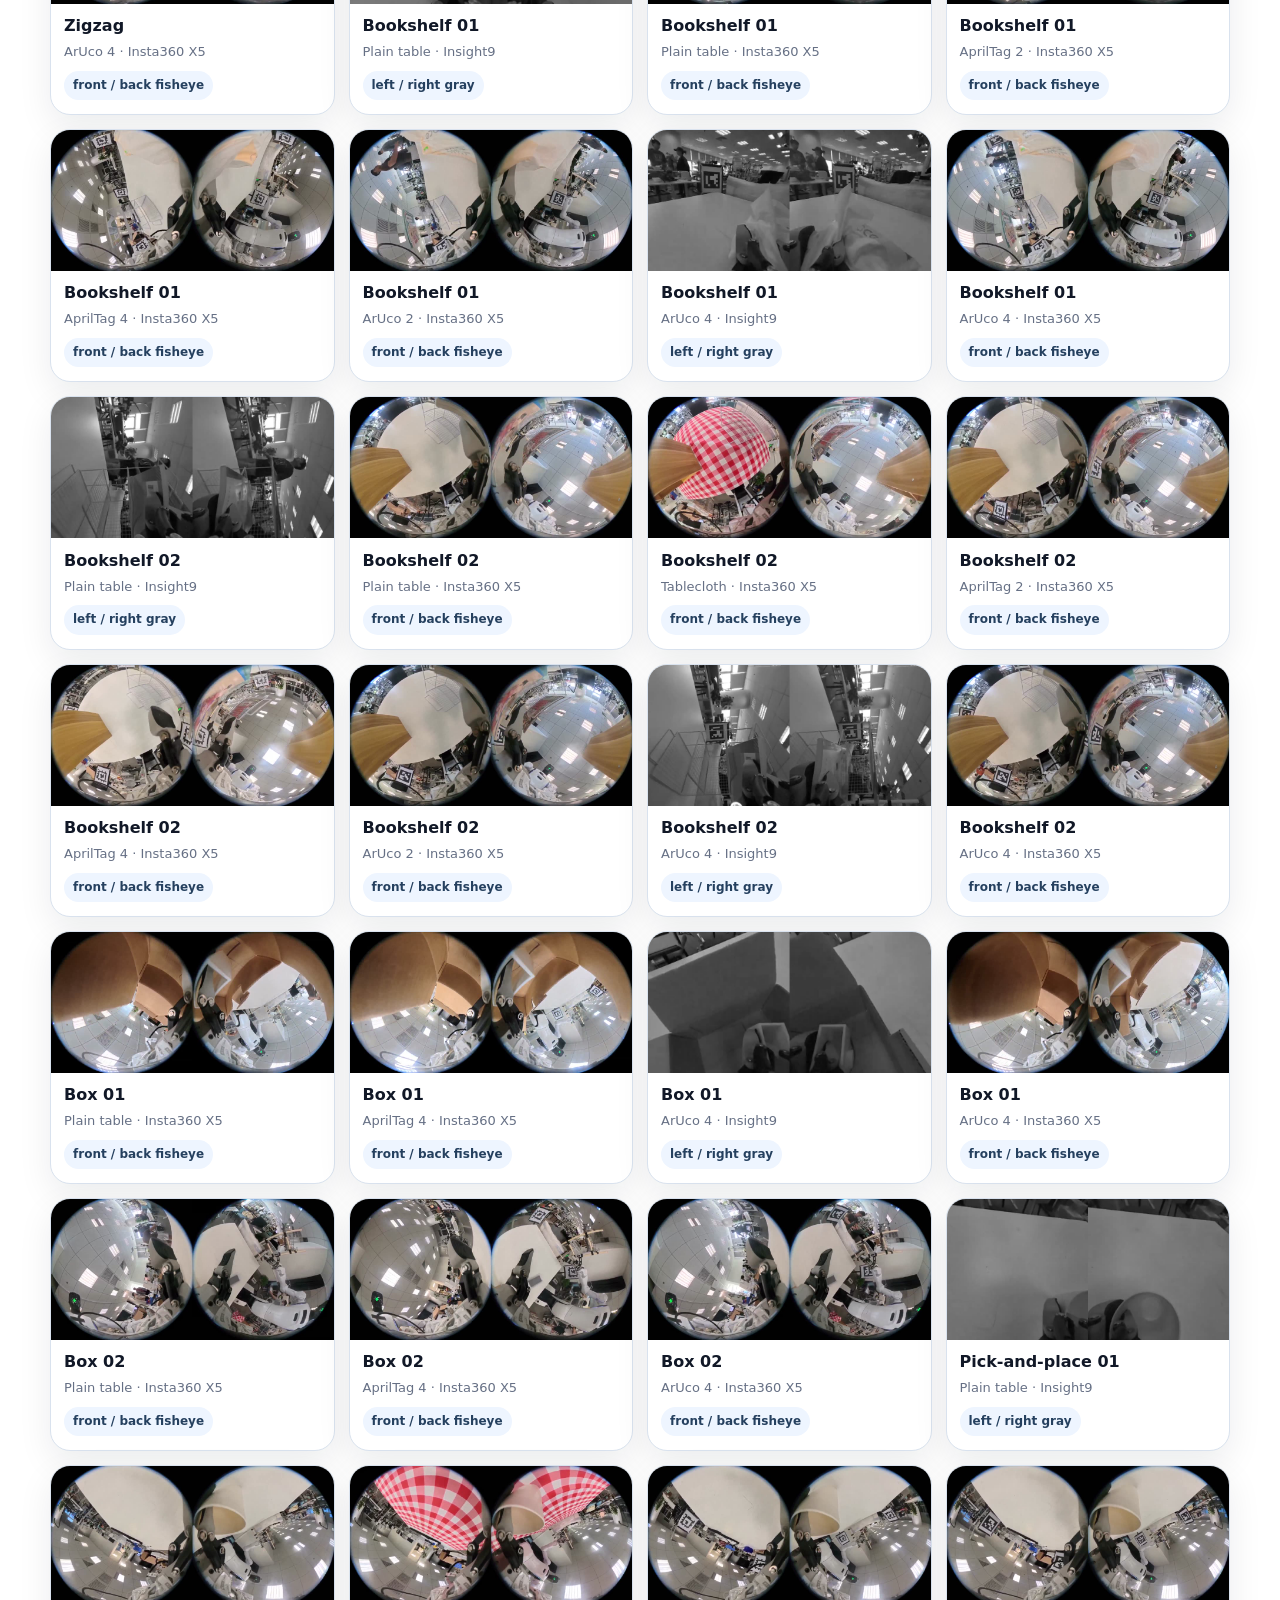
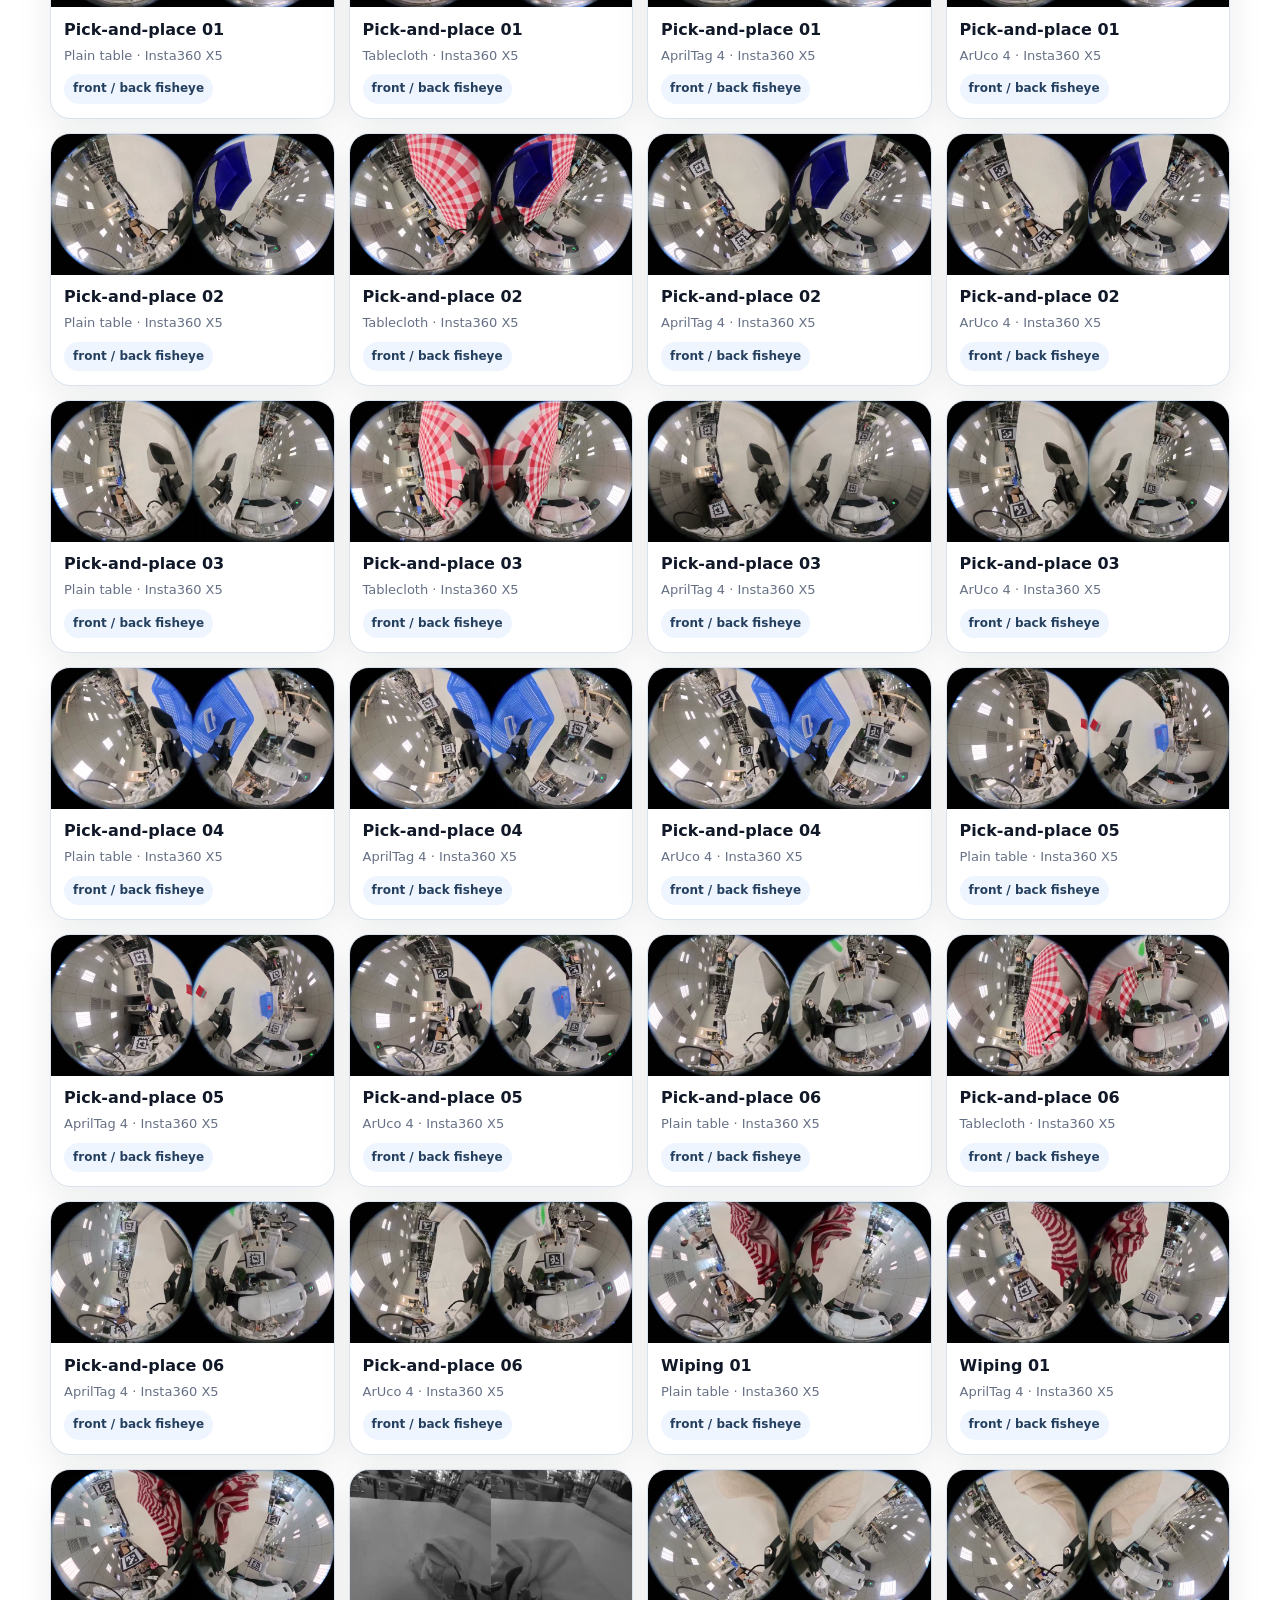
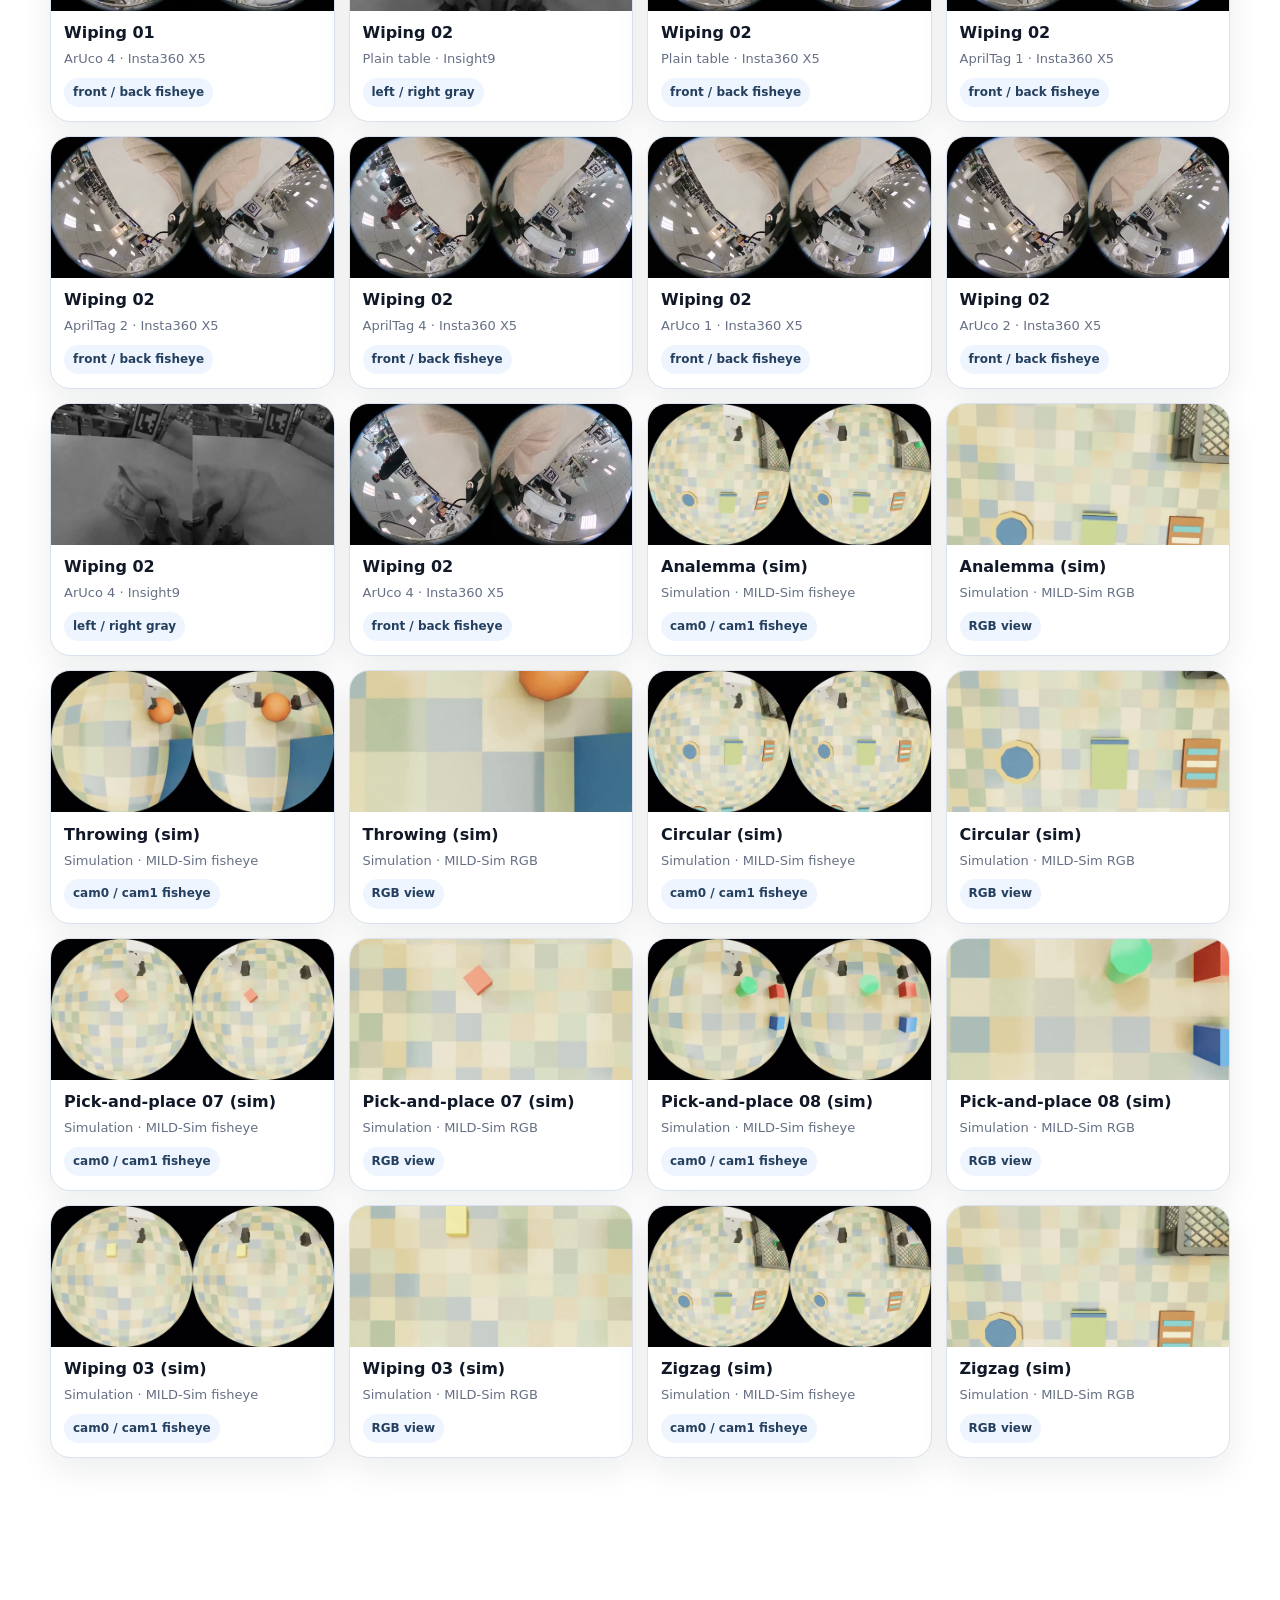
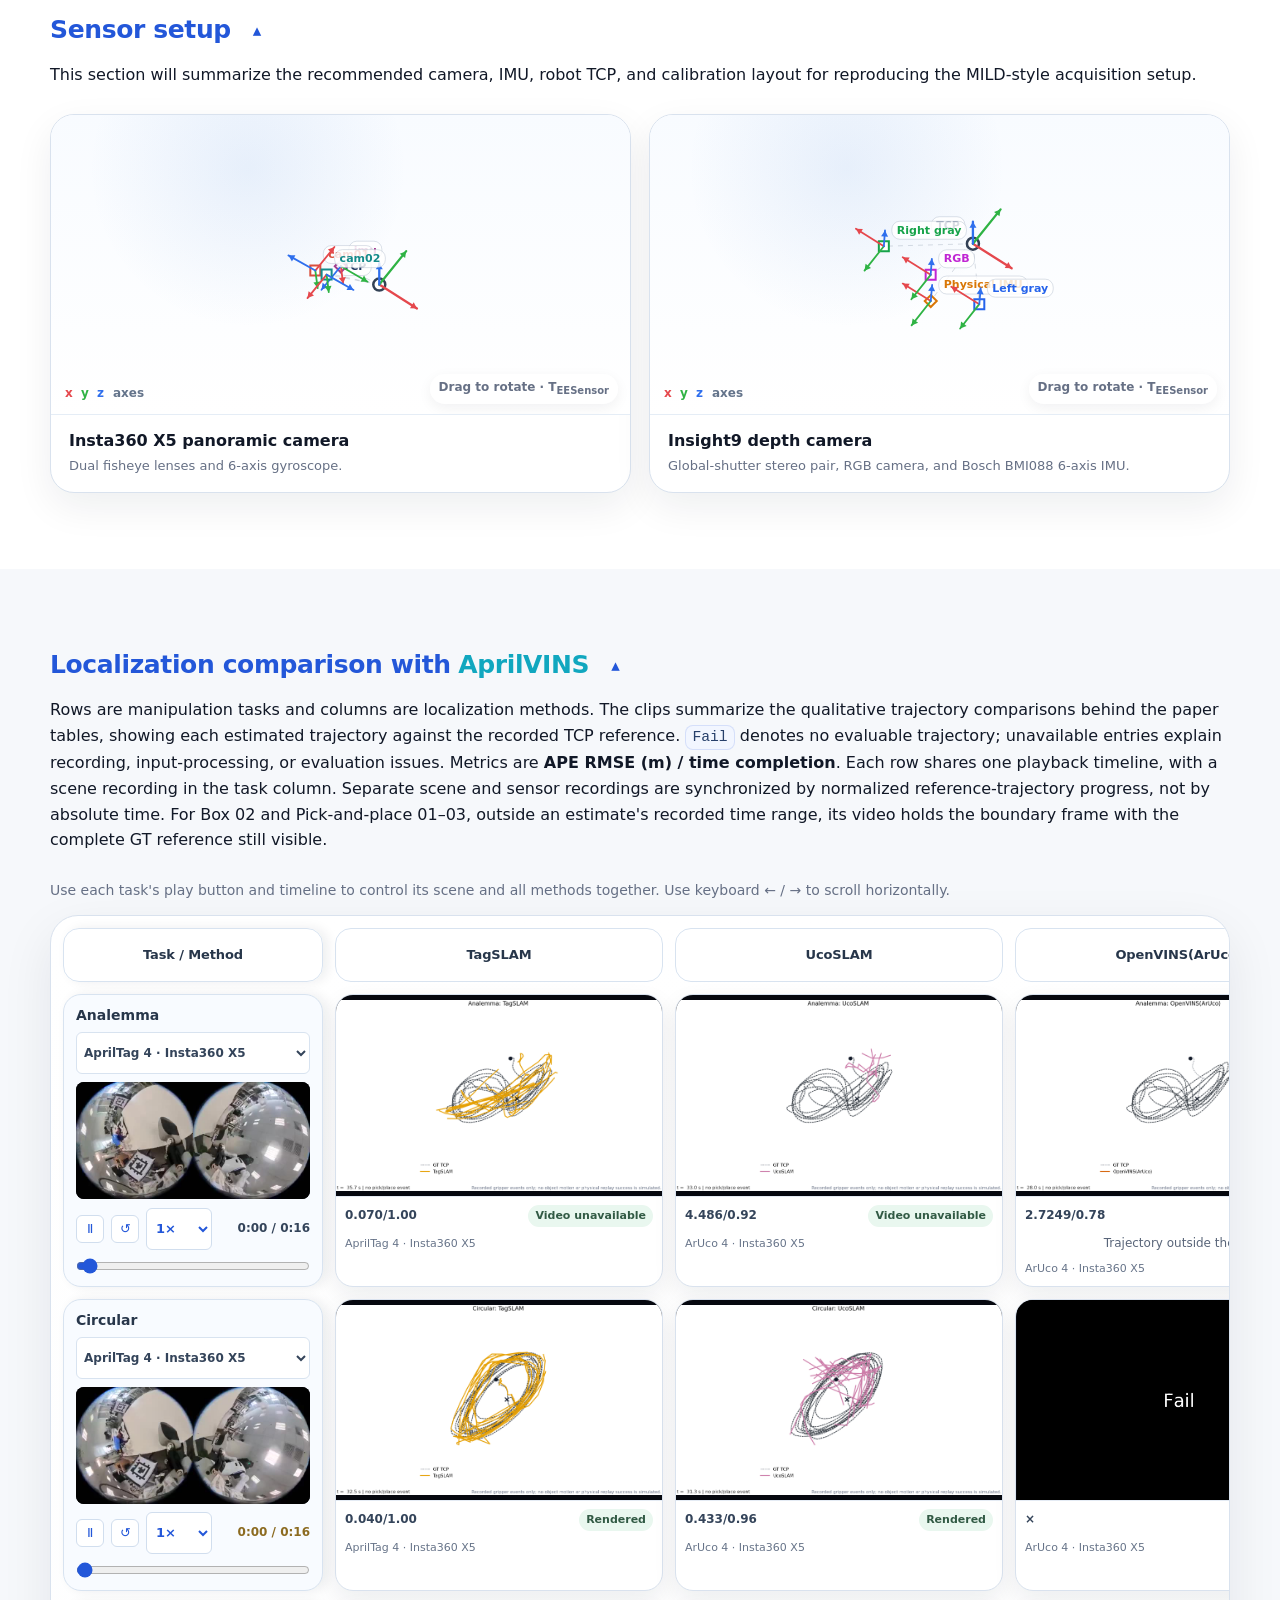
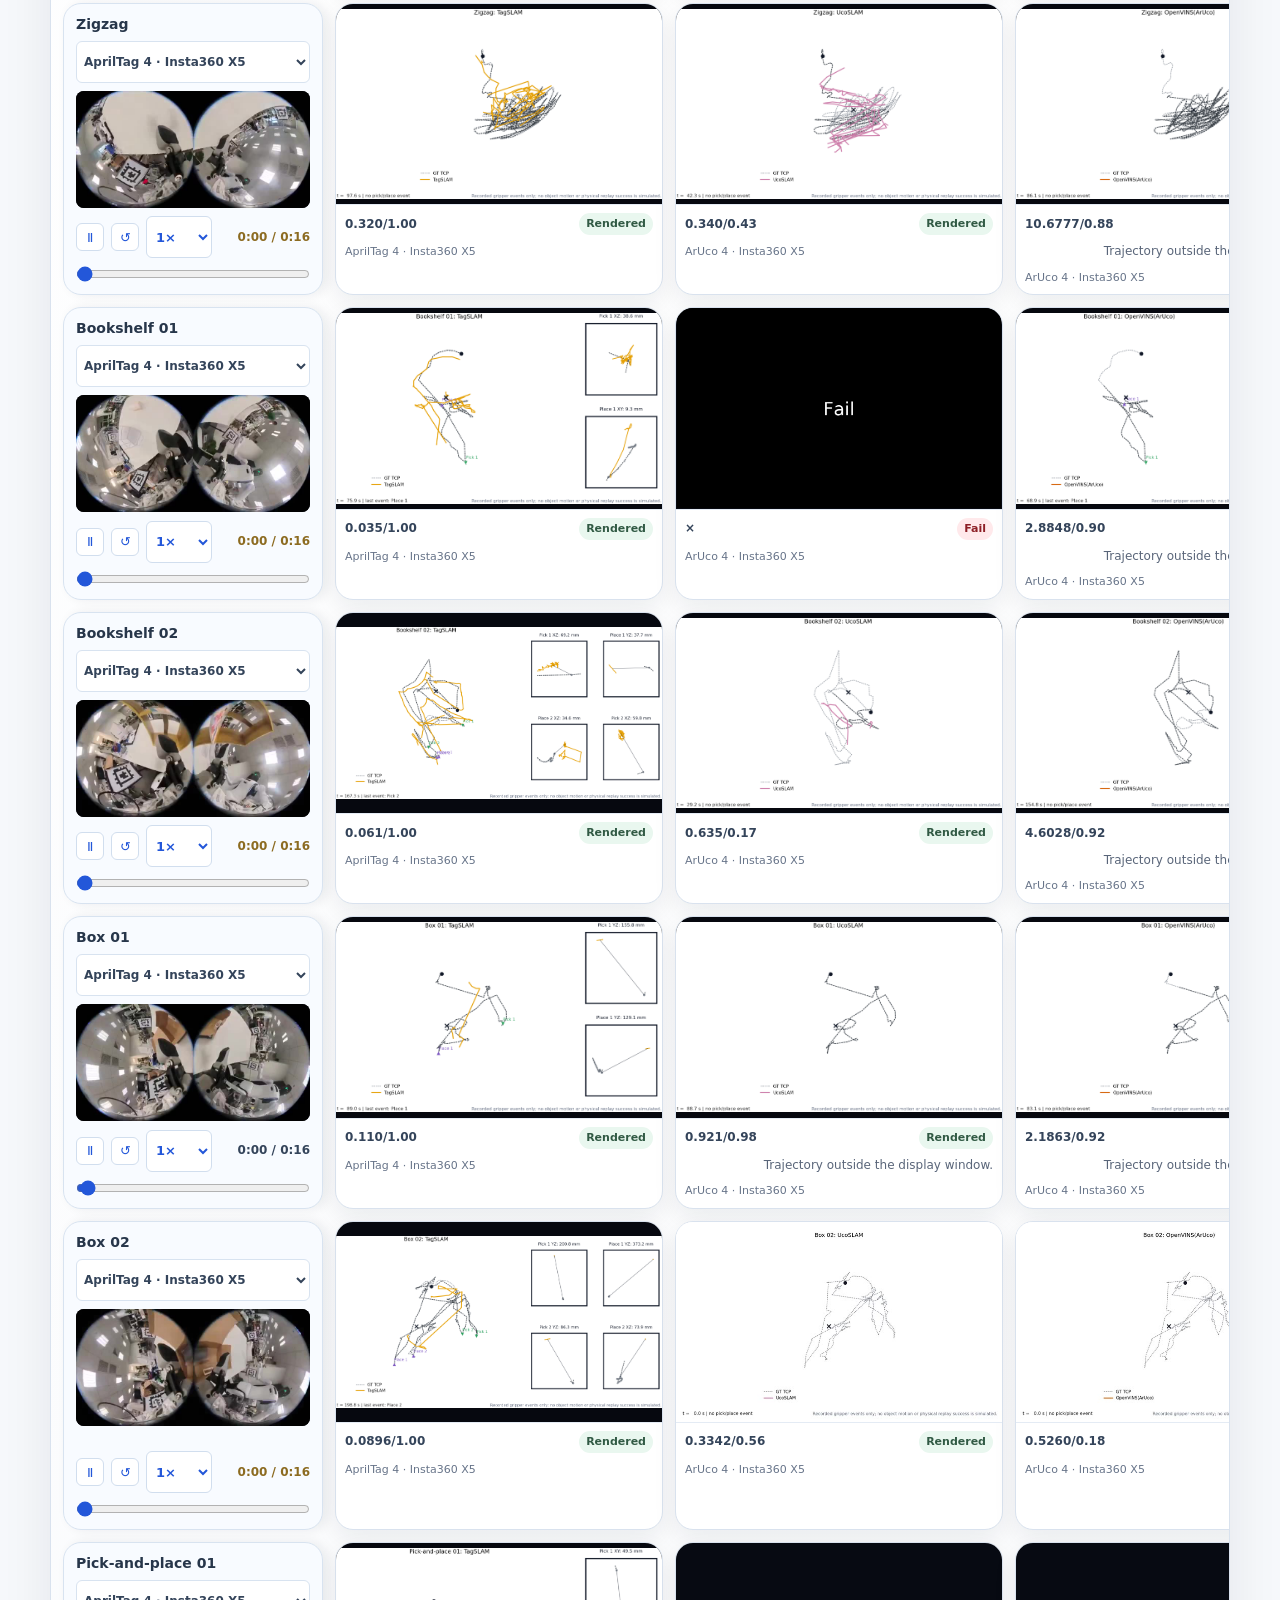
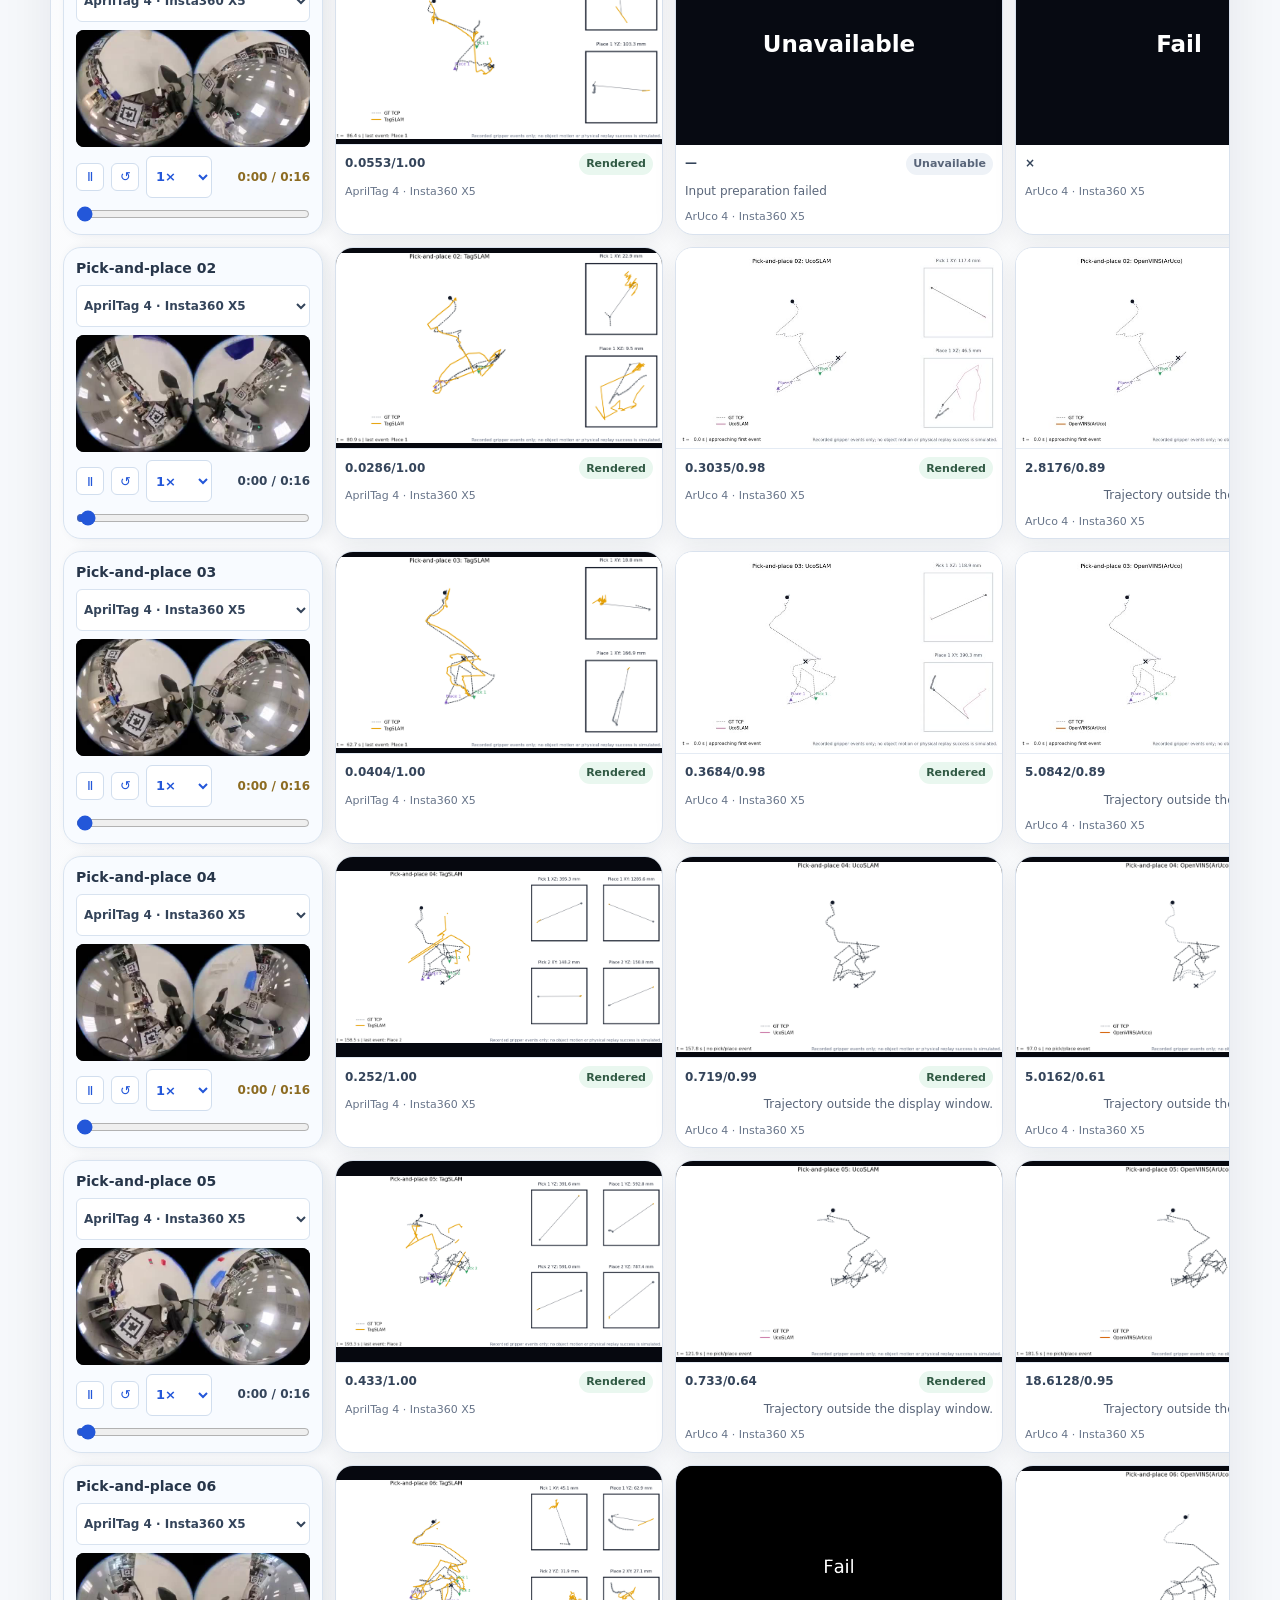
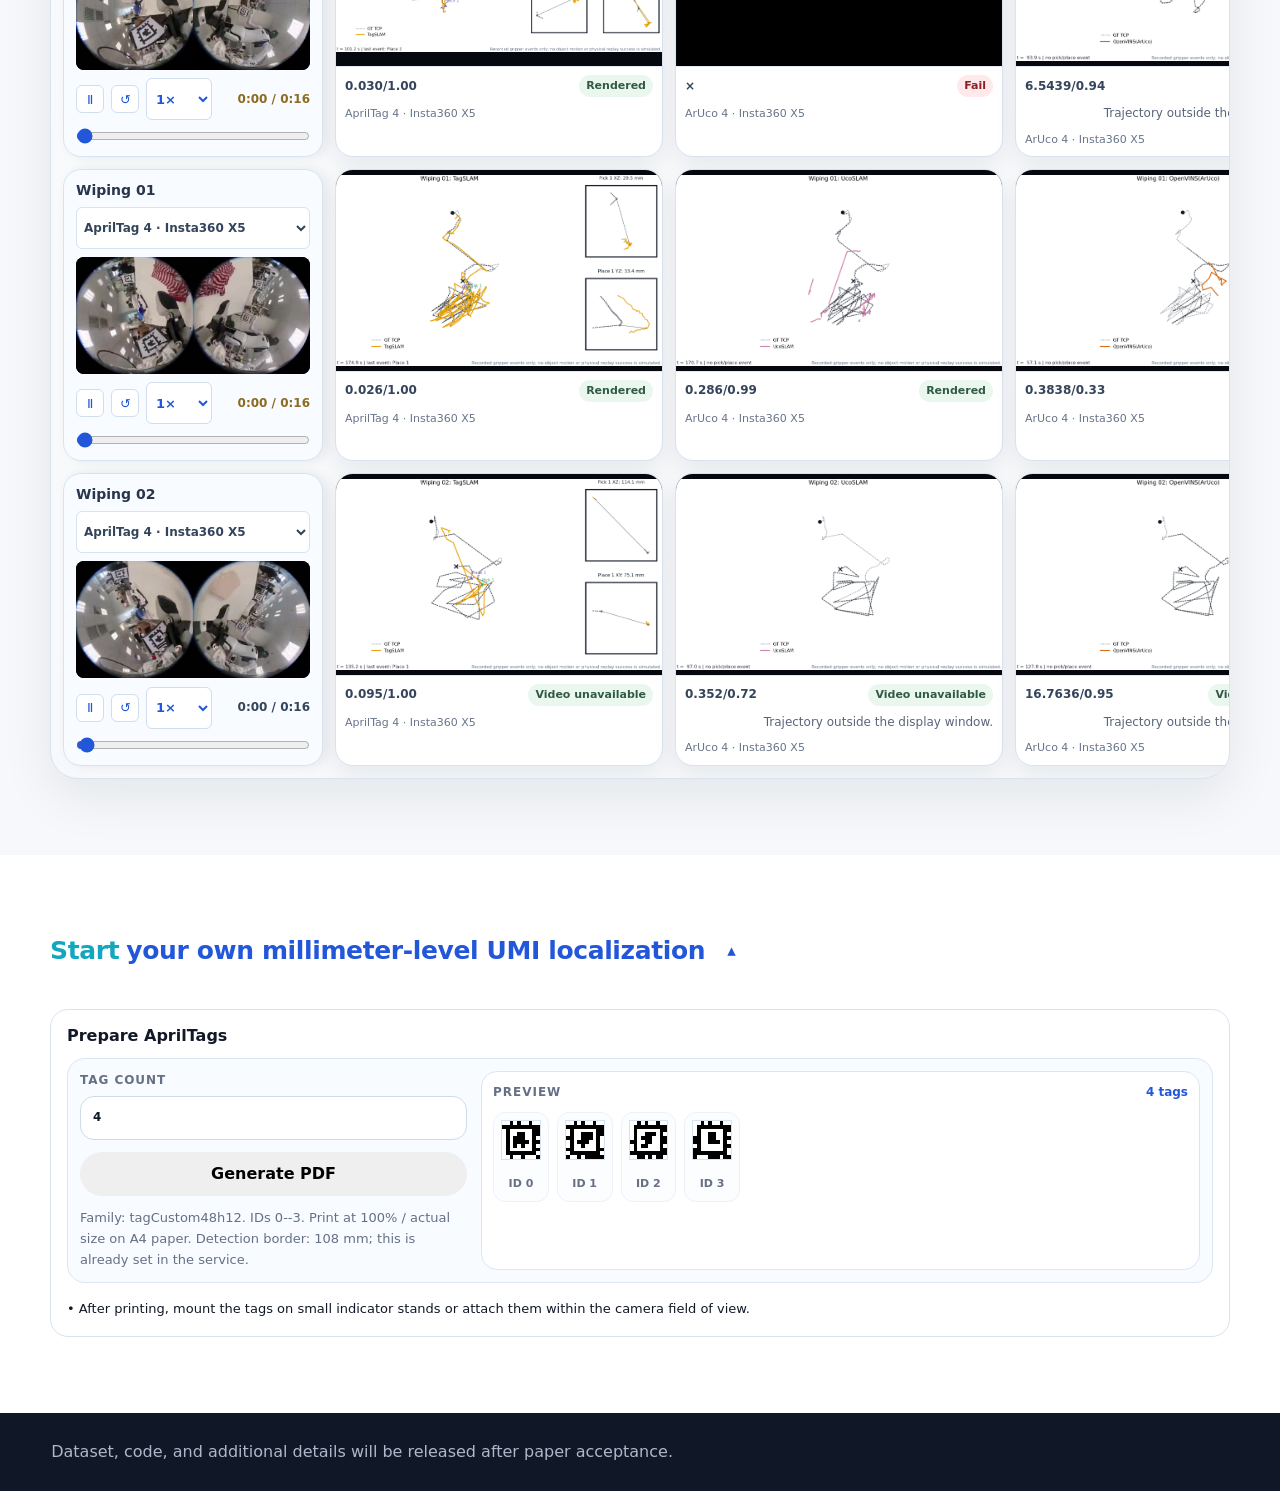
==== commit 29cd0829: "Temporarily remove recording upload service" ====
--- a/index.html
+++ b/index.html
@@ -9,7 +9,6 @@
   <title>Towards Accurate End-Effector Localization for UMI-Style Robotic Manipulation Teaching</title>
   <link rel="stylesheet" href="assets/css/styles.css?v=20260919-simple-v1">
   <link rel="stylesheet" href="assets/css/comparison.css?v=20261012-reason-labels-v8">
-  <link rel="stylesheet" href="assets/css/localization.css?v=20260924-pilot-v1">
   <link rel="stylesheet" href="assets/css/hero-video.css?v=20260923-v8-2">
   <script defer src="assets/js/hero-video.js?v=20260923-v8-1"></script>
   <script defer src="assets/js/collapsible-sections.js?v=20260917-default-collapsed-v1"></script>
@@ -19,10 +18,6 @@
   <script defer src="assets/js/replay-sticky-header.js?v=20261011-sticky-header-v1"></script>
   <script defer src="assets/js/tagCustom48h12-data.js?v=20260918-custom48h12-data-v1"></script>
   <script defer src="assets/js/apriltag-print.js?v=20260919-fixed-size-v1"></script>
-  <script defer src="assets/js/service-config.js?v=20260924-pilot-v1"></script>
-  <script defer src="assets/js/trajectory-viewer.js?v=20260919-simple-v1"></script>
-  <script defer src="assets/js/resumable-upload.js?v=20261023-chunks-v1"></script>
-  <script defer src="assets/js/upload-runner.js?v=20261023-chunks-v1"></script>
 </head>
 <body>
   <header id="top" class="hero hero-video">
@@ -67,7 +62,6 @@
       <summary>Start your own millimeter-level UMI localization</summary>
       <div class="contents-subitems">
         <a href="#print-apriltags">Prepare AprilTags</a>
-        <a href="#upload-x5-data">Upload X5 data</a>
       </div>
     </details>
   </nav>
@@ -190,9 +184,6 @@
           <span class="title-accent">Start</span><span>your own millimeter-level UMI localization</span>
           <button class="section-toggle" type="button" aria-expanded="true" aria-controls="start-localization-content" aria-label="Collapse start your own millimeter-level UMI localization"></button>
         </p>
-        <p>
-          Print the tags, upload a calibrated X5 recording, and get your trajectory.
-        </p>
       </div>
       <div class="section-content setup-steps" id="start-localization-content">
         <section id="print-apriltags">
@@ -219,56 +210,6 @@
           </div>
           <p class="apriltag-placement-note">• After printing, mount the tags on small indicator stands or attach them within the camera field of view.</p>
         </section>
-        <section id="upload-x5-data">
-          <div class="localization-heading">
-            <div><h3>Your recording, in motion</h3><p>Upload → check → convert → explore.</p></div>
-            <span class="service-indicator" id="serviceIndicator" data-state="connecting" role="status">Connecting…</span>
-          </div>
-          <div class="localization-workspace">
-            <form class="recording-panel" id="uploadRunnerForm">
-              <div class="workspace-panel-heading"><span class="workspace-step">01</span><h4>Upload your recording</h4></div>
-              <div class="pilot-access" id="pilotAccess" hidden>
-                <label for="pilotAccessKey">Restricted pilot access</label>
-                <div class="pilot-access-controls">
-                  <input id="pilotAccessKey" type="password" autocomplete="off" spellcheck="false" placeholder="Enter your test access key" aria-describedby="pilotAccessStatus">
-                  <button id="pilotAccessUnlock" type="button">Verify access</button>
-                </div>
-                <small id="pilotAccessStatus" role="status">An access key is required. Never include it in a shared result link.</small>
-                <button id="pilotAccessLock" type="button" hidden>Lock this session</button>
-              </div>
-              <label class="recording-dropzone" id="uploadDropzone" for="uploadRecording">
-                <svg viewBox="0 0 32 32" aria-hidden="true"><path d="M16 22V5m-6 6 6-6 6 6M6 20v7h20v-7"/></svg>
-                <strong id="uploadFileLabel">Drop your X5 ZIP here</strong>
-                <span id="uploadFileDetail">or click to choose a file</span>
-                <input id="uploadRecording" name="recording" type="file" accept=".zip,application/zip" aria-label="Choose an X5 SDK recording ZIP">
-              </label>
-              <p class="recording-format">X5 SDK video + IMU + calibration · up to 60 s<br><a href="assets/docs/x5-upload-guide.html?v=20261024-60s-v1">How to prepare a recording ↗</a></p>
-              <div class="recording-checks" id="uploadChecks" aria-label="Recording checks">
-                <div data-check="files" data-state="pending"><span class="check-icon" aria-hidden="true"></span><div><strong>Package contents</strong><small></small></div></div>
-                <div data-check="calibration" data-state="pending"><span class="check-icon" aria-hidden="true"></span><div><strong>Camera calibration</strong><small></small></div></div>
-                <div data-check="timing" data-state="pending"><span class="check-icon" aria-hidden="true"></span><div><strong>Video / IMU synchronization</strong><small></small></div></div>
-                <div data-check="video" data-state="pending"><span class="check-icon" aria-hidden="true"></span><div><strong>Video integrity</strong><small></small></div></div>
-              </div>
-              <p class="recording-status" id="uploadStatus" role="status" aria-live="polite">Choose a recording to begin.</p>
-              <button class="button recording-convert" id="uploadSubmit" type="submit" disabled>Convert to trajectory <span aria-hidden="true">→</span></button>
-            </form>
-            <div class="trajectory-panel">
-              <div class="workspace-panel-heading"><span class="workspace-step">02</span><h4>Explore your trajectory</h4><button type="button" class="trajectory-reset" id="trajectoryReset" hidden>Reset view</button></div>
-              <div class="trajectory-viewport" id="trajectoryViewport" data-state="empty">
-                <canvas id="trajectoryCanvas" hidden tabindex="0" role="img" aria-label="Interactive 3D trajectory. Drag to rotate; Shift-drag to pan; scroll to zoom. Arrow keys rotate, plus and minus zoom, R resets."></canvas>
-                <div class="trajectory-placeholder" id="trajectoryPlaceholder">
-                  <div class="trajectory-empty-icon" aria-hidden="true"><svg viewBox="0 0 64 64"><path d="M12 45 32 55 53 44V21L32 10 12 21v24m0-24 20 12 21-12M32 33v22"/><path class="trajectory-icon-line" d="m18 39 8-12 10 16 10-14"/></svg></div>
-                  <span class="trajectory-spinner" aria-hidden="true"></span>
-                  <strong id="trajectoryStateTitle">Your trajectory will appear here</strong>
-                  <p id="trajectoryStateDetail">Check your recording, then click Convert.</p>
-                </div>
-              </div>
-              <div class="trajectory-caption"><span id="trajectorySummary">3D preview · IMU/body position in meters</span><span id="trajectoryControlsHint" hidden>Drag to rotate · Shift-drag to pan · Scroll to zoom</span></div>
-              <div class="trajectory-actions"><a class="button trajectory-download" id="downloadTrajectory" aria-disabled="true" tabindex="-1">Download trajectory <span>TUM ↓</span></a><button class="trajectory-share" id="copyResultLink" type="button" hidden>Copy result link</button></div>
-            </div>
-          </div>
-          <p class="localization-footnote">Use the AprilTags above, printed at 100% / actual size. Processing is offline; your download contains the trajectory only.</p>
-        </section>
       </div>
     </section>
 
